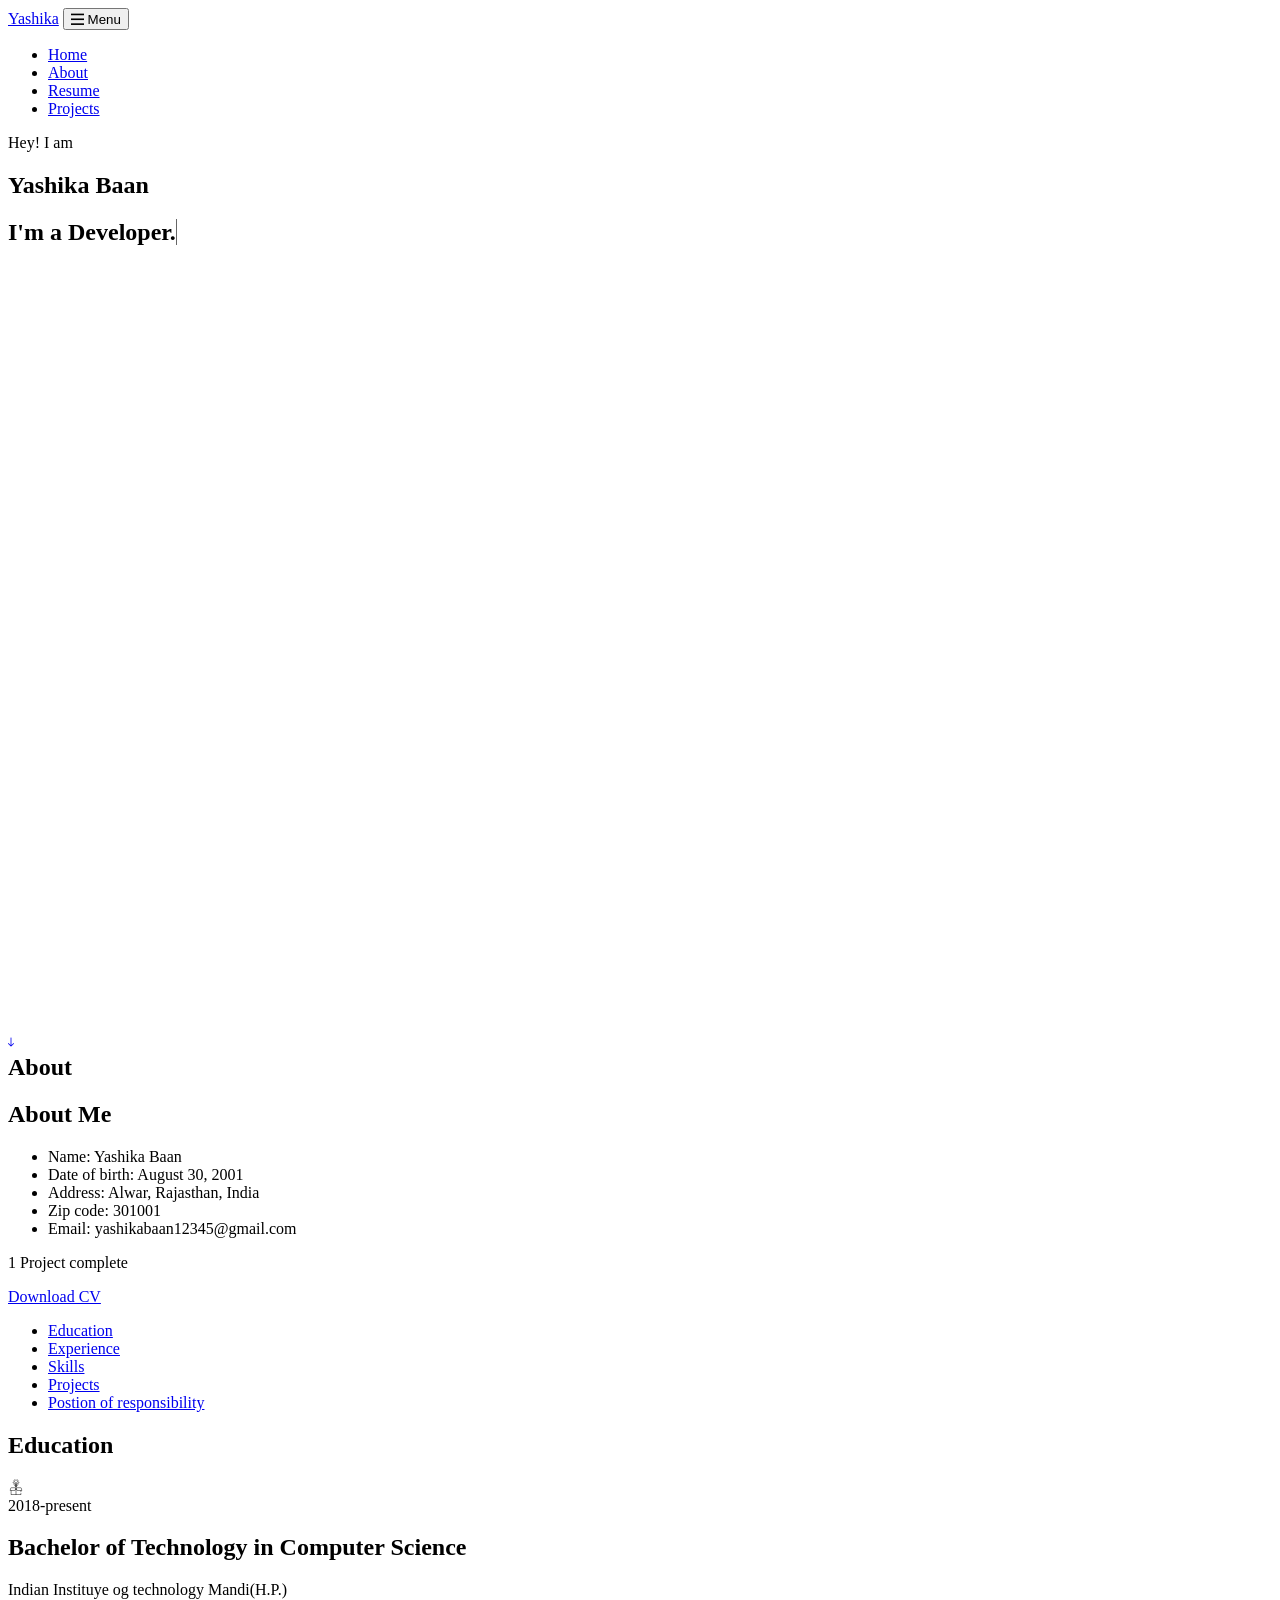
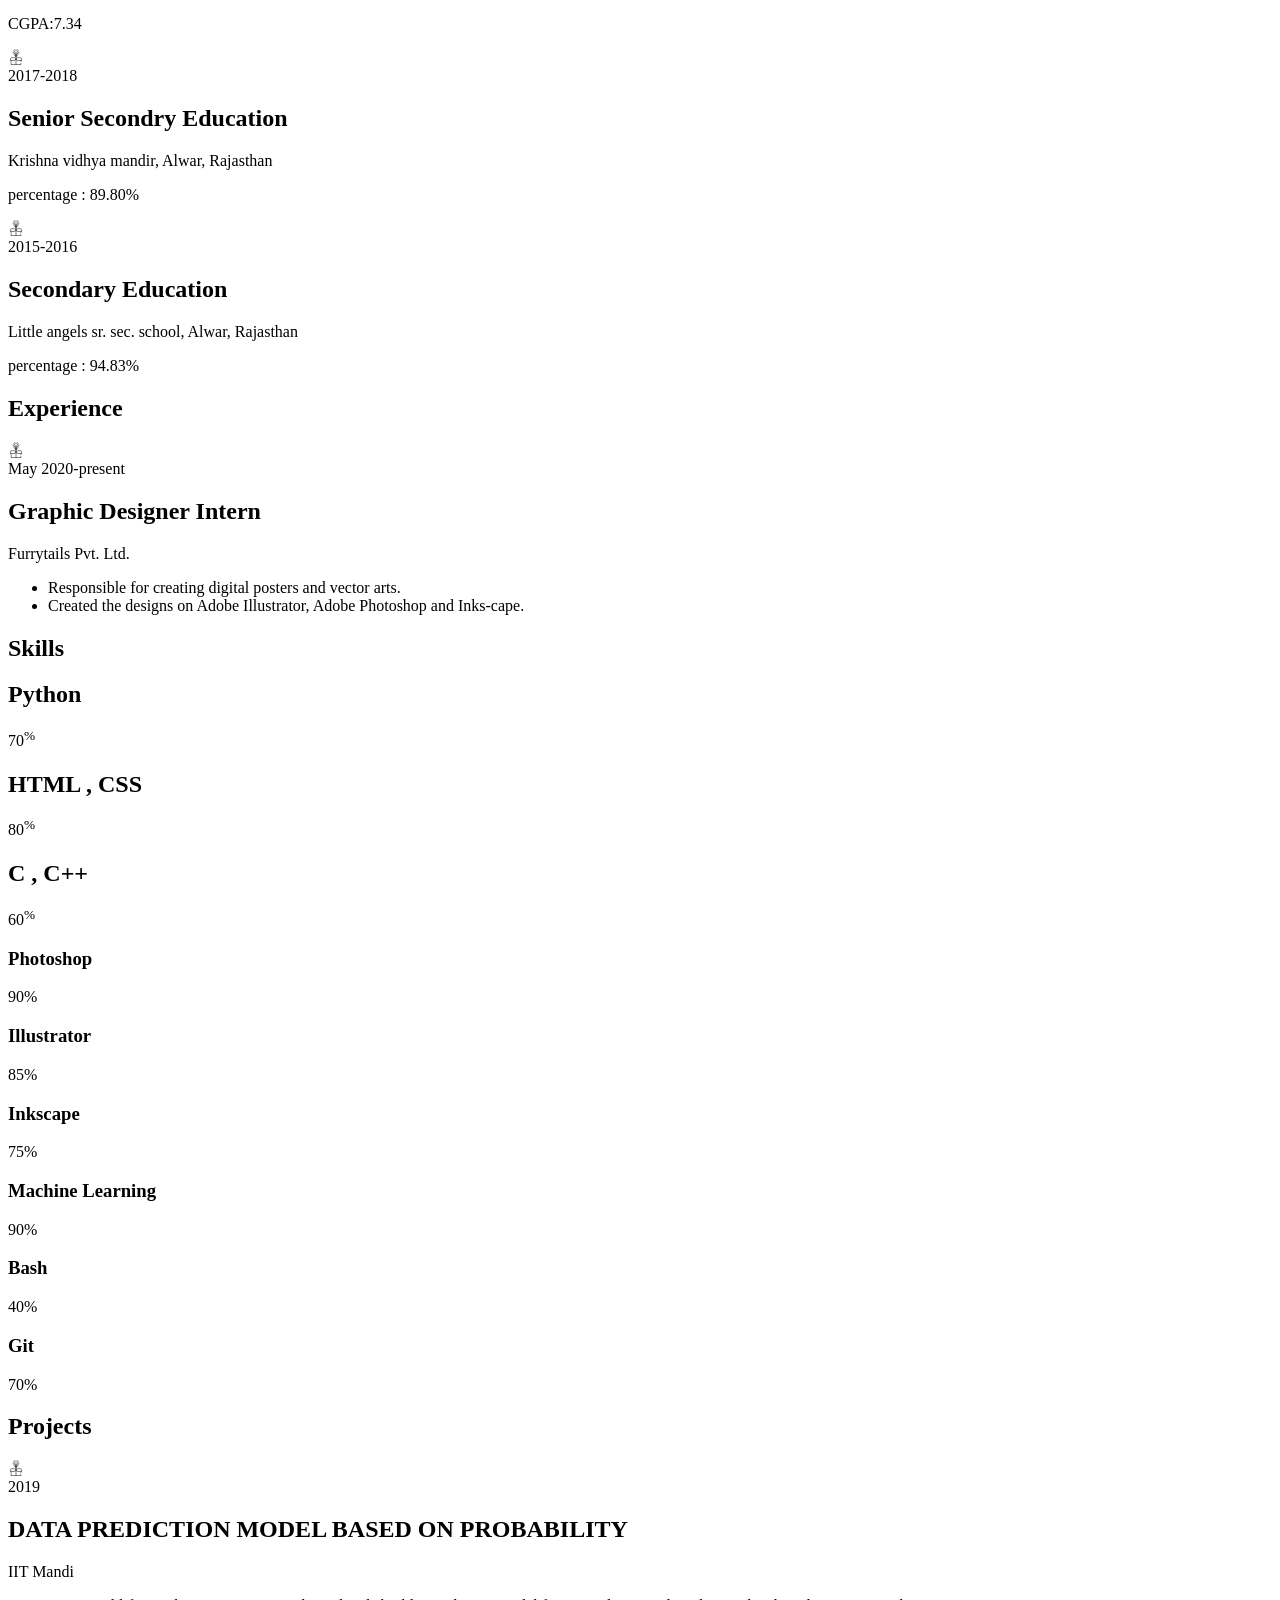
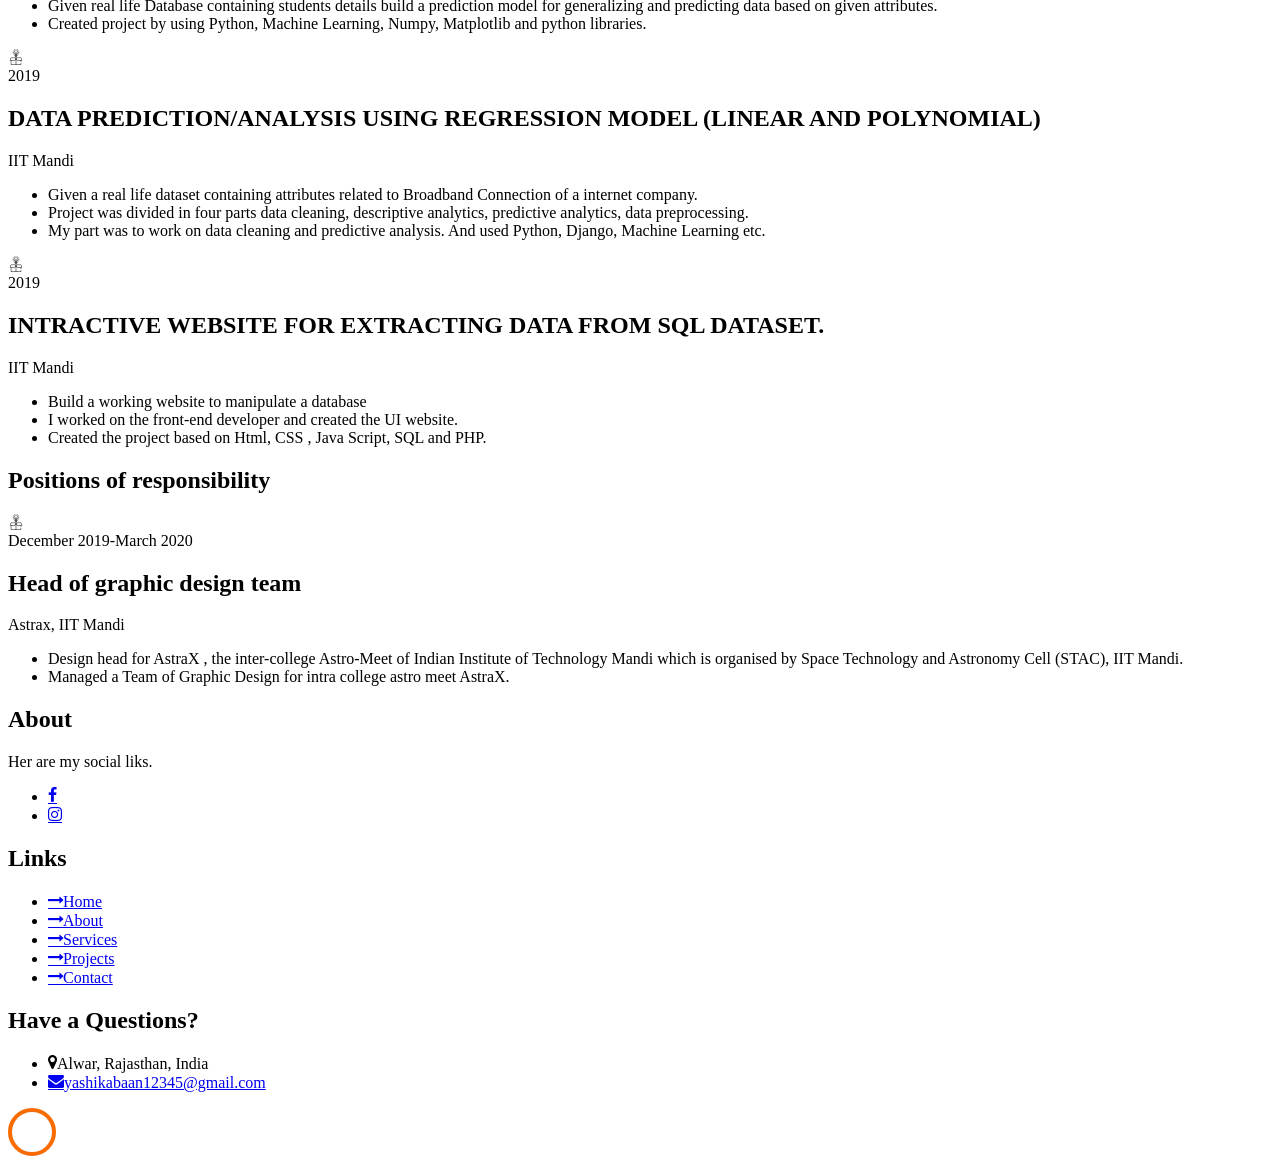
==== index.html @ afa915f3 "changes" ====
<!DOCTYPE html>
<html lang="en">
  <head>
    <title>yashika baan's portfolio</title>
    <meta charset="utf-8">
    <meta name="viewport" content="width=device-width, initial-scale=1, shrink-to-fit=no">
    
    <link href="https://fonts.googleapis.com/css?family=Poppins:100,200,300,400,500,600,700,800,900" rel="stylesheet">

    <link rel="stylesheet" href="css/open-iconic-bootstrap.min.css">
    <link rel="stylesheet" href="css/animate.css">
    
    <link rel="stylesheet" href="css/owl.carousel.min.css">
    <link rel="stylesheet" href="css/owl.theme.default.min.css">
    <link rel="stylesheet" href="css/magnific-popup.css">

    <link rel="stylesheet" href="css/aos.css">

    <link rel="stylesheet" href="css/ionicons.min.css">
    
    <link rel="stylesheet" href="css/flaticon.css">
    <link rel="stylesheet" href="css/icomoon.css">
    <link rel="stylesheet" href="css/style.css">
  </head>
  <body data-spy="scroll" data-target=".site-navbar-target" data-offset="300">
	  
	  
    <nav class="navbar navbar-expand-lg navbar-dark ftco_navbar ftco-navbar-light site-navbar-target" id="ftco-navbar">
	    <div class="container">
	      <a class="navbar-brand" href="index.html"><span>Yashika</span></a>
	      <button class="navbar-toggler js-fh5co-nav-toggle fh5co-nav-toggle" type="button" data-toggle="collapse" data-target="#ftco-nav" aria-controls="ftco-nav" aria-expanded="false" aria-label="Toggle navigation">
	        <span class="oi oi-menu"></span> Menu
	      </button>

	      <div class="collapse navbar-collapse" id="ftco-nav">
	        <ul class="navbar-nav nav ml-auto">
	          <li class="nav-item"><a href="#home-section" class="nav-link"><span>Home</span></a></li>
	          <li class="nav-item"><a href="#about-section" class="nav-link"><span>About</span></a></li>
	          <li class="nav-item"><a href="#images/yashika_baan's_Resume.pdf" class="nav-link"><span>Resume</span></a></li>
	          <li class="nav-item"><a href="#page-4" class="nav-link"><span>Projects</span></a></li>

	        </ul>
	      </div>
	    </div>
	  </nav>
	  <section class="hero-wrap js-fullheight">
      <div class="overlay"></div>
      <div class="container">
        <div class="row no-gutters slider-text js-fullheight justify-content-center align-items-center">
          <div class="col-lg-8 col-md-6 ftco-animate d-flex align-items-center">
          	<div class="text text-center">
          		<span class="subheading">Hey! I am</span>
		  				<h1>Yashika Baan</h1>
			  				<h2>I'm a 
								  <span
								     class="txt-rotate"
								     data-period="2000"
								     data-rotate='[ "Developer.","Graphic Designer.","Freelancer." ]'></span>
								</h2>
							</div>
            </div>
          </div>
        </div>
      </div>
      <div class="mouse">
				<a href="#" class="mouse-icon">
					<div class="mouse-wheel"><span class="ion-ios-arrow-round-down"></span></div>
				</a>
			</div>
    </section>

    <section class="ftco-about img ftco-section ftco-no-pt ftco-no-pb" id="about-section">
    	<div class="container">
    		<div class="row d-flex no-gutters">
    			<div class="col-md-6 col-lg-6 d-flex">
    				<div class="img-about img d-flex align-items-stretch">
    					<div class="overlay"></div>
	    				<div class="img d-flex align-self-stretch align-items-center" style="background-image:url(images/about.jpg);">
	    				</div>
    				</div>
    			</div>
    			<div class="col-md-6 col-lg-6 pl-md-5 py-5">
    				<div class="row justify-content-start pb-3">
		          <div class="col-md-12 heading-section ftco-animate">
		          	<h1 class="big">About</h1>
		            <h2 class="mb-4">About Me</h2>
		            <p></p>
		            <ul class="about-info mt-4 px-md-0 px-2">
		            	<li class="d-flex"><span>Name:</span> <span>Yashika Baan</span></li>
		            	<li class="d-flex"><span>Date of birth:</span> <span>August 30, 2001</span></li>
		            	<li class="d-flex"><span>Address:</span> <span>Alwar, Rajasthan, India</span></li>
		            	<li class="d-flex"><span>Zip code:</span> <span>301001</span></li>
		            	<li class="d-flex"><span>Email:</span> <span>yashikabaan12345@gmail.com</span></li>
		            </ul>
		          </div>
		        </div>
	          <div class="counter-wrap ftco-animate d-flex mt-md-3">
              <div class="text">
              	<p class="mb-4">
	                <span class="number" data-number="3">0</span>
	                <span>Project complete</span>
                </p>
                <p><a href="#" class="btn btn-primary py-3 px-3">Download CV</a></p>
              </div>
	          </div>
	        </div>
        </div>
    	</div>
    </section>

    <section class="ftco-section ftco-no-pb goto-here" id="resume-section">
    	<div class="container">
    		<div class="row">
    			<div class="col-md-3">
				    <nav id="navi">
					    <ul>
					      <li><a href="#page-1">Education</a></li>
					      <li><a href="#page-2">Experience</a></li>
					      <li><a href="#page-3">Skills</a></li>
						  <li><a href="#page-4">Projects</a></li>
						  <li><a href="#page-5">Postion of responsibility</a></li>
					    </ul>
					  </nav>
					</div>
					<div class="col-md-9">
					  <div id="page-1" class= "page one">
					  	<h2 class="heading">Education</h2>
					    <div class="resume-wrap d-flex ftco-animate">
					    	<div class="icon d-flex align-items-center justify-content-center">
					    		<span class="flaticon-ideas"></span>
					    	</div>
					    	<div class="text pl-3">
		    					<span class="date">2018-present</span>
		    					<h2>Bachelor of Technology in Computer Science</h2>
		    					<span class="position">Indian Instituye og technology Mandi(H.P.)</span>
		    					<p>CGPA:7.34</p>
	    					</div>
	    				</div>
	    				<div class="resume-wrap d-flex ftco-animate">
	    					<div class="icon d-flex align-items-center justify-content-center">
					    		<span class="flaticon-ideas"></span>
					    	</div>
					    	<div class="text pl-3">
		    					<span class="date">2017-2018</span>
		    					<h2>Senior Secondry Education</h2>
		    					<span class="position">Krishna vidhya mandir, Alwar, Rajasthan</span>
		    					<p>percentage : 89.80%</p>
		    				</div>
	    				</div>
	    				<div class="resume-wrap d-flex ftco-animate">
	    					<div class="icon d-flex align-items-center justify-content-center">
					    		<span class="flaticon-ideas"></span>
					    	</div>
					    	<div class="text pl-3">
		    					<span class="date">2015-2016</span>
		    					<h2>Secondary Education</h2>
		    					<span class="position">Little angels sr. sec. school, Alwar, Rajasthan</span>
		    					<p>percentage : 94.83%</p>
		    				</div>
	    				</div>

					  <div id="page-2" class= "page two">
					  	<h2 class="heading">Experience</h2>
					    <div class="resume-wrap d-flex ftco-animate">
					    	<div class="icon d-flex align-items-center justify-content-center">
					    		<span class="flaticon-ideas"></span>
					    	</div>
					    	<div class="text pl-3">
		    					<span class="date">May 2020-present</span>
		    					<h2>Graphic Designer Intern</h2>
								<span class="position">Furrytails Pvt. Ltd.</span>
								<ul>
								<li>Responsible for creating digital posters and vector arts.</li>
								<li>Created the designs on Adobe Illustrator, Adobe Photoshop and Inks-cape.</li>
							    </ul>
							</div>
						</div>
					  <div id="page-3" class= "page three">
					  	<h2 class="heading">Skills</h2>
					  	<div class="row progress-circle mb-5">
					  		<div class="col-lg-4 mb-4">
						      <div class="bg-white rounded-lg shadow p-4">
						        <h2 class="h5 font-weight-bold text-center mb-4">Python</h2>

						        <!-- Progress bar 1 -->
						        <div class="progress mx-auto" data-value='90'>
						          <span class="progress-left">
                        <span class="progress-bar border-primary"></span>
						          </span>
						          <span class="progress-right">
                        <span class="progress-bar border-primary"></span>
						          </span>
						          <div class="progress-value w-100 h-100 rounded-circle d-flex align-items-center justify-content-center">
						            <div class="h2 font-weight-bold">70<sup class="small">%</sup></div>
						          </div>
						        </div>
						      </div>
						    </div>

						    <div class="col-lg-4 mb-4">
						      <div class="bg-white rounded-lg shadow p-4">
						        <h2 class="h5 font-weight-bold text-center mb-4">HTML , CSS</h2>

						        <!-- Progress bar 1 -->
						        <div class="progress mx-auto" data-value='80'>
						          <span class="progress-left">
                        <span class="progress-bar border-primary"></span>
						          </span>
						          <span class="progress-right">
                        <span class="progress-bar border-primary"></span>
						          </span>
						          <div class="progress-value w-100 h-100 rounded-circle d-flex align-items-center justify-content-center">
						            <div class="h2 font-weight-bold">80<sup class="small">%</sup></div>
						          </div>
						        </div>
						        <!-- END -->

						      </div>
						    </div>

						    <div class="col-lg-4 mb-4">
						      <div class="bg-white rounded-lg shadow p-4">
						        <h2 class="h5 font-weight-bold text-center mb-4">C , C++</h2>

						        <!-- Progress bar 1 -->
						        <div class="progress mx-auto" data-value='75'>
						          <span class="progress-left">
                        <span class="progress-bar border-primary"></span>
						          </span>
						          <span class="progress-right">
                        <span class="progress-bar border-primary"></span>
						          </span>
						          <div class="progress-value w-100 h-100 rounded-circle d-flex align-items-center justify-content-center">
						            <div class="h2 font-weight-bold">60<sup class="small">%</sup></div>
						          </div>
						        </div>
						        <!-- END -->
						      </div>
						    </div>
						  </div>
						  
					  	<div class="row">
					  		<div class="col-md-6 animate-box">
									<div class="progress-wrap ftco-animate">
										<h3>Photoshop</h3>
										<div class="progress">
										 	<div class="progress-bar color-1" role="progressbar" aria-valuenow="90"
										  	aria-valuemin="0" aria-valuemax="100" style="width:90%">
										    <span>90%</span>
										  	</div>
										</div>
									</div>
								</div>
								<div class="col-md-6 animate-box">
									<div class="progress-wrap ftco-animate">
										<h3>Illustrator</h3>
										<div class="progress">
										 	<div class="progress-bar color-2" role="progressbar" aria-valuenow="85"
										  	aria-valuemin="0" aria-valuemax="100" style="width:85%">
										    <span>85%</span>
										  	</div>
										</div>
									</div>
								</div>
								<div class="col-md-6 animate-box">
									<div class="progress-wrap ftco-animate">
										<h3>Inkscape</h3>
										<div class="progress">
										 	<div class="progress-bar color-3" role="progressbar" aria-valuenow="95"
										  	aria-valuemin="0" aria-valuemax="100" style="width:95%">
										    <span>75%</span>
										  	</div>
										</div>
									</div>
								</div>
								<div class="col-md-6 animate-box">
									<div class="progress-wrap ftco-animate">
										<h3>Machine Learning</h3>
										<div class="progress">
										 	<div class="progress-bar color-4" role="progressbar" aria-valuenow="90"
										  	aria-valuemin="0" aria-valuemax="100" style="width:90%">
										    <span>90%</span>
										  	</div>
										</div>
									</div>
								</div>
								<div class="col-md-6 animate-box">
									<div class="progress-wrap ftco-animate">
										<h3>Bash</h3>
										<div class="progress">
										 	<div class="progress-bar color-5" role="progressbar" aria-valuenow="70"
										  	aria-valuemin="0" aria-valuemax="100" style="width:70%">
										    <span>40%</span>
										  	</div>
										</div>
									</div>
								</div>
								<div class="col-md-6 animate-box">
									<div class="progress-wrap ftco-animate">
										<h3>Git</h3>
										<div class="progress">
										 	<div class="progress-bar color-6" role="progressbar" aria-valuenow="80"
										  	aria-valuemin="0" aria-valuemax="100" style="width:80%">
										    <span>70%</span>
										  	</div>
										</div>
									</div>
								</div>
					  	</div>
					  </div>
					  <div id="page-4" class= "page four">
					    <h2 class="heading">Projects</h2>
					    <div class="resume-wrap d-flex ftco-animate">
					    	<div class="icon d-flex align-items-center justify-content-center">
					    		<span class="flaticon-ideas"></span>
					    	</div>
					    	<div class="text pl-3">
		    					<span class="date">2019</span>
		    					<h2>DATA PREDICTION MODEL BASED ON PROBABILITY</h2>
		    					<span class="position">IIT Mandi</span>
		    					<ul>
									<li>Given real life Database containing students details build a prediction model
										for generalizing and predicting data based on given attributes.</li>
									<li>Created project by using Python, Machine Learning, Numpy, Matplotlib and
										python libraries.</li>
								</ul>
	    					</div>
	    				</div>
	    				<div class="resume-wrap d-flex ftco-animate">
	    					<div class="icon d-flex align-items-center justify-content-center">
					    		<span class="flaticon-ideas"></span>
					    	</div>
					    	<div class="text pl-3">
		    					<span class="date">2019</span>
		    					<h2>DATA PREDICTION/ANALYSIS USING REGRESSION MODEL
									(LINEAR AND POLYNOMIAL)</h2>
		    					<span class="position">IIT Mandi</span>
								<ul>
									<li>Given a real life dataset containing attributes related to Broadband
										Connection of a internet company.</li>
									<li>Project was divided in four parts data cleaning, descriptive analytics,
										predictive analytics, data preprocessing.</li>
									<li>My part was to work on data cleaning and predictive analysis. And used
										Python, Django, Machine Learning etc.</li>
								</ul>
		    				</div>
	    				</div>
	    				<div class="resume-wrap d-flex ftco-animate">
	    					<div class="icon d-flex align-items-center justify-content-center">
					    		<span class="flaticon-ideas"></span>
					    	</div>
					    	<div class="text pl-3">
		    					<span class="date">2019</span>
		    					<h2>INTRACTIVE WEBSITE FOR EXTRACTING DATA FROM SQL DATASET.</h2>
		    					<span class="position">IIT Mandi</span>
								<ul>
									<li>Build a working website to manipulate a database</li>
									<li>I worked on the front-end developer and created the UI website.</li>
									<li>Created the project based on Html, CSS , Java Script, SQL and PHP.</li>
								</ul>
		    				</div>
						</div>
						<div id="page-5" class= "page five">
							<h2 class="heading">Positions of responsibility</h2>
						  <div class="resume-wrap d-flex ftco-animate">
							  <div class="icon d-flex align-items-center justify-content-center">
								  <span class="flaticon-ideas"></span>
							  </div>
							  <div class="text pl-3">
								  <span class="date">December 2019-March 2020</span>
								  <h2>Head of graphic design team</h2>
								  <span class="position">Astrax, IIT Mandi</span>
								  <ul>
								  <li>Design head for AstraX , the inter-college Astro-Meet of Indian Institute of
									Technology Mandi which is organised by Space Technology and Astronomy
									Cell (STAC), IIT Mandi.</li>
								  <li>Managed a Team of Graphic Design for intra college astro meet AstraX.</li>
								  </ul>
							  </div>

						  </div>
						  </div>
					  </div>
					</div>
			  </div>
    	</div>
    </section>

    <footer class="ftco-footer ftco-section">
      <div class="container">
        <div class="row mb-5">
          <div class="col-md">
            <div class="ftco-footer-widget mb-4">
              <h2 class="ftco-heading-2">About</h2>
              <p>Her are my social liks.</p>
              <ul class="ftco-footer-social list-unstyled float-md-left float-lft mt-5">
                <li class="ftco-animate"><a href="https://www.facebook.com/yashika.baan.73"><span class="icon-facebook"></span></a></li>
                <li class="ftco-animate"><a href="https://www.instagram.com/yashika_baan/"><span class="icon-instagram"></span></a></li>
              </ul>
            </div>
          </div>
          <div class="col-md">
            <div class="ftco-footer-widget mb-4 ml-md-4">
              <h2 class="ftco-heading-2">Links</h2>
              <ul class="list-unstyled">
                <li><a href="#"><span class="icon-long-arrow-right mr-2"></span>Home</a></li>
                <li><a href="#"><span class="icon-long-arrow-right mr-2"></span>About</a></li>
                <li><a href="#"><span class="icon-long-arrow-right mr-2"></span>Services</a></li>
                <li><a href="#"><span class="icon-long-arrow-right mr-2"></span>Projects</a></li>
                <li><a href="#"><span class="icon-long-arrow-right mr-2"></span>Contact</a></li>
              </ul>
            </div>
          </div>
          <div class="col-md">
            <div class="ftco-footer-widget mb-4">
            	<h2 class="ftco-heading-2">Have a Questions?</h2>
            	<div class="block-23 mb-3">
	              <ul>
	                <li><span class="icon icon-map-marker"></span><span class="text">Alwar, Rajasthan, India</span></li>
	                <li><a href="#"><span class="icon icon-envelope"></span><span class="text">yashikabaan12345@gmail.com</span></a></li>
	              </ul>
	            </div>
            </div>
          </div>
        </div>
        <div class="row">
          <div class="col-md-12 text-center">
        </div>
        </div>
      </div>
    </footer>
    
  

  <!-- loader -->
  <div id="ftco-loader" class="show fullscreen"><svg class="circular" width="48px" height="48px"><circle class="path-bg" cx="24" cy="24" r="22" fill="none" stroke-width="4" stroke="#eeeeee"/><circle class="path" cx="24" cy="24" r="22" fill="none" stroke-width="4" stroke-miterlimit="10" stroke="#F96D00"/></svg></div>


  <script src="js/jquery.min.js"></script>
  <script src="js/jquery-migrate-3.0.1.min.js"></script>
  <script src="js/popper.min.js"></script>
  <script src="js/bootstrap.min.js"></script>
  <script src="js/jquery.easing.1.3.js"></script>
  <script src="js/jquery.waypoints.min.js"></script>
  <script src="js/jquery.stellar.min.js"></script>
  <script src="js/owl.carousel.min.js"></script>
  <script src="js/jquery.magnific-popup.min.js"></script>
  <script src="js/aos.js"></script>
  <script src="js/jquery.animateNumber.min.js"></script>
  <script src="js/scrollax.min.js"></script>
  
  <script src="js/main.js"></script>
    
  </body>
</html>
---- css/flaticon.css ----
/*
  	Flaticon icon font: Flaticon
  	Creation date: 04/01/2019 13:45
  	*/


@font-face {
  font-family: "Flaticon";
  src: url("../fonts/flaticon/font/Flaticon.eot");
  src: url("../fonts/flaticon/font/Flaticon.eot?#iefix") format("embedded-opentype"),
       url("../fonts/flaticon/font/Flaticon.woff") format("woff"),
       url("../fonts/flaticon/font/Flaticon.ttf") format("truetype"),
       url("../fonts/flaticon/font/Flaticon.svg#Flaticon") format("svg");
  font-weight: normal;
  font-style: normal;
}

@media screen and (-webkit-min-device-pixel-ratio:0) {
  @font-face {
    font-family: "Flaticon";
    src: url("../fonts/flaticon/font/Flaticon.svg#Flaticon") format("svg");
  }
}

[class^="flaticon-"]:before, [class*=" flaticon-"]:before,
[class^="flaticon-"]:after, [class*=" flaticon-"]:after {   
  font-family: Flaticon;
  font-style: normal;
  font-weight: normal;
  font-variant: normal;
  text-transform: none;
  line-height: 1;

  /* Better Font Rendering =========== */
  -webkit-font-smoothing: antialiased;
  -moz-osx-font-smoothing: grayscale;
}

.flaticon-ideas:before { content: "\f100"; }
.flaticon-flasks:before { content: "\f101"; }
.flaticon-analysis:before { content: "\f102"; }
.flaticon-ux-design:before { content: "\f103"; }
.flaticon-web-design:before { content: "\f104"; }
.flaticon-idea:before { content: "\f105"; }
.flaticon-innovation:before { content: "\f106"; }
---- css/icomoon.css ----
@font-face {
  font-family: 'icomoon';
  src:  url('../fonts/icomoon/icomoon.eot?6tt51o');
  src:  url('../fonts/icomoon/icomoon.eot?6tt51o#iefix') format('embedded-opentype'),
    url('../fonts/icomoon/icomoon.ttf?6tt51o') format('truetype'),
    url('../fonts/icomoon/icomoon.woff?6tt51o') format('woff'),
    url('../fonts/icomoon/icomoon.svg?6tt51o#icomoon') format('svg');
  font-weight: normal;
  font-style: normal;
}

[class^="icon-"], [class*=" icon-"] {
  /* use !important to prevent issues with browser extensions that change fonts */
  font-family: 'icomoon' !important;
  speak: none;
  font-style: normal;
  font-weight: normal;
  font-variant: normal;
  text-transform: none;
  line-height: 1;

  /* Better Font Rendering =========== */
  -webkit-font-smoothing: antialiased;
  -moz-osx-font-smoothing: grayscale;
}

.icon-asterisk:before {
  content: "\f069";
}
.icon-plus:before {
  content: "\f067";
}
.icon-question:before {
  content: "\f128";
}
.icon-minus:before {
  content: "\f068";
}
.icon-glass:before {
  content: "\f000";
}
.icon-music:before {
  content: "\f001";
}
.icon-search:before {
  content: "\f002";
}
.icon-envelope-o:before {
  content: "\f003";
}
.icon-heart:before {
  content: "\f004";
}
.icon-star:before {
  content: "\f005";
}
.icon-star-o:before {
  content: "\f006";
}
.icon-user:before {
  content: "\f007";
}
.icon-film:before {
  content: "\f008";
}
.icon-th-large:before {
  content: "\f009";
}
.icon-th:before {
  content: "\f00a";
}
.icon-th-list:before {
  content: "\f00b";
}
.icon-check:before {
  content: "\f00c";
}
.icon-close:before {
  content: "\f00d";
}
.icon-remove:before {
  content: "\f00d";
}
.icon-times:before {
  content: "\f00d";
}
.icon-search-plus:before {
  content: "\f00e";
}
.icon-search-minus:before {
  content: "\f010";
}
.icon-power-off:before {
  content: "\f011";
}
.icon-signal:before {
  content: "\f012";
}
.icon-cog:before {
  content: "\f013";
}
.icon-gear:before {
  content: "\f013";
}
.icon-trash-o:before {
  content: "\f014";
}
.icon-home:before {
  content: "\f015";
}
.icon-file-o:before {
  content: "\f016";
}
.icon-clock-o:before {
  content: "\f017";
}
.icon-road:before {
  content: "\f018";
}
.icon-download:before {
  content: "\f019";
}
.icon-arrow-circle-o-down:before {
  content: "\f01a";
}
.icon-arrow-circle-o-up:before {
  content: "\f01b";
}
.icon-inbox:before {
  content: "\f01c";
}
.icon-play-circle-o:before {
  content: "\f01d";
}
.icon-repeat:before {
  content: "\f01e";
}
.icon-rotate-right:before {
  content: "\f01e";
}
.icon-refresh:before {
  content: "\f021";
}
.icon-list-alt:before {
  content: "\f022";
}
.icon-lock:before {
  content: "\f023";
}
.icon-flag:before {
  content: "\f024";
}
.icon-headphones:before {
  content: "\f025";
}
.icon-volume-off:before {
  content: "\f026";
}
.icon-volume-down:before {
  content: "\f027";
}
.icon-volume-up:before {
  content: "\f028";
}
.icon-qrcode:before {
  content: "\f029";
}
.icon-barcode:before {
  content: "\f02a";
}
.icon-tag:before {
  content: "\f02b";
}
.icon-tags:before {
  content: "\f02c";
}
.icon-book:before {
  content: "\f02d";
}
.icon-bookmark:before {
  content: "\f02e";
}
.icon-print:before {
  content: "\f02f";
}
.icon-camera:before {
  content: "\f030";
}
.icon-font:before {
  content: "\f031";
}
.icon-bold:before {
  content: "\f032";
}
.icon-italic:before {
  content: "\f033";
}
.icon-text-height:before {
  content: "\f034";
}
.icon-text-width:before {
  content: "\f035";
}
.icon-align-left:before {
  content: "\f036";
}
.icon-align-center:before {
  content: "\f037";
}
.icon-align-right:before {
  content: "\f038";
}
.icon-align-justify:before {
  content: "\f039";
}
.icon-list:before {
  content: "\f03a";
}
.icon-dedent:before {
  content: "\f03b";
}
.icon-outdent:before {
  content: "\f03b";
}
.icon-indent:before {
  content: "\f03c";
}
.icon-video-camera:before {
  content: "\f03d";
}
.icon-image:before {
  content: "\f03e";
}
.icon-photo:before {
  content: "\f03e";
}
.icon-picture-o:before {
  content: "\f03e";
}
.icon-pencil:before {
  content: "\f040";
}
.icon-map-marker:before {
  content: "\f041";
}
.icon-adjust:before {
  content: "\f042";
}
.icon-tint:before {
  content: "\f043";
}
.icon-edit:before {
  content: "\f044";
}
.icon-pencil-square-o:before {
  content: "\f044";
}
.icon-share-square-o:before {
  content: "\f045";
}
.icon-check-square-o:before {
  content: "\f046";
}
.icon-arrows:before {
  content: "\f047";
}
.icon-step-backward:before {
  content: "\f048";
}
.icon-fast-backward:before {
  content: "\f049";
}
.icon-backward:before {
  content: "\f04a";
}
.icon-play:before {
  content: "\f04b";
}
.icon-pause:before {
  content: "\f04c";
}
.icon-stop:before {
  content: "\f04d";
}
.icon-forward:before {
  content: "\f04e";
}
.icon-fast-forward:before {
  content: "\f050";
}
.icon-step-forward:before {
  content: "\f051";
}
.icon-eject:before {
  content: "\f052";
}
.icon-chevron-left:before {
  content: "\f053";
}
.icon-chevron-right:before {
  content: "\f054";
}
.icon-plus-circle:before {
  content: "\f055";
}
.icon-minus-circle:before {
  content: "\f056";
}
.icon-times-circle:before {
  content: "\f057";
}
.icon-check-circle:before {
  content: "\f058";
}
.icon-question-circle:before {
  content: "\f059";
}
.icon-info-circle:before {
  content: "\f05a";
}
.icon-crosshairs:before {
  content: "\f05b";
}
.icon-times-circle-o:before {
  content: "\f05c";
}
.icon-check-circle-o:before {
  content: "\f05d";
}
.icon-ban:before {
  content: "\f05e";
}
.icon-arrow-left:before {
  content: "\f060";
}
.icon-arrow-right:before {
  content: "\f061";
}
.icon-arrow-up:before {
  content: "\f062";
}
.icon-arrow-down:before {
  content: "\f063";
}
.icon-mail-forward:before {
  content: "\f064";
}
.icon-share:before {
  content: "\f064";
}
.icon-expand:before {
  content: "\f065";
}
.icon-compress:before {
  content: "\f066";
}
.icon-exclamation-circle:before {
  content: "\f06a";
}
.icon-gift:before {
  content: "\f06b";
}
.icon-leaf:before {
  content: "\f06c";
}
.icon-fire:before {
  content: "\f06d";
}
.icon-eye:before {
  content: "\f06e";
}
.icon-eye-slash:before {
  content: "\f070";
}
.icon-exclamation-triangle:before {
  content: "\f071";
}
.icon-warning:before {
  content: "\f071";
}
.icon-plane:before {
  content: "\f072";
}
.icon-calendar:before {
  content: "\f073";
}
.icon-random:before {
  content: "\f074";
}
.icon-comment:before {
  content: "\f075";
}
.icon-magnet:before {
  content: "\f076";
}
.icon-chevron-up:before {
  content: "\f077";
}
.icon-chevron-down:before {
  content: "\f078";
}
.icon-retweet:before {
  content: "\f079";
}
.icon-shopping-cart:before {
  content: "\f07a";
}
.icon-folder:before {
  content: "\f07b";
}
.icon-folder-open:before {
  content: "\f07c";
}
.icon-arrows-v:before {
  content: "\f07d";
}
.icon-arrows-h:before {
  content: "\f07e";
}
.icon-bar-chart:before {
  content: "\f080";
}
.icon-bar-chart-o:before {
  content: "\f080";
}
.icon-twitter-square:before {
  content: "\f081";
}
.icon-facebook-square:before {
  content: "\f082";
}
.icon-camera-retro:before {
  content: "\f083";
}
.icon-key:before {
  content: "\f084";
}
.icon-cogs:before {
  content: "\f085";
}
.icon-gears:before {
  content: "\f085";
}
.icon-comments:before {
  content: "\f086";
}
.icon-thumbs-o-up:before {
  content: "\f087";
}
.icon-thumbs-o-down:before {
  content: "\f088";
}
.icon-star-half:before {
  content: "\f089";
}
.icon-heart-o:before {
  content: "\f08a";
}
.icon-sign-out:before {
  content: "\f08b";
}
.icon-linkedin-square:before {
  content: "\f08c";
}
.icon-thumb-tack:before {
  content: "\f08d";
}
.icon-external-link:before {
  content: "\f08e";
}
.icon-sign-in:before {
  content: "\f090";
}
.icon-trophy:before {
  content: "\f091";
}
.icon-github-square:before {
  content: "\f092";
}
.icon-upload:before {
  content: "\f093";
}
.icon-lemon-o:before {
  content: "\f094";
}
.icon-phone:before {
  content: "\f095";
}
.icon-square-o:before {
  content: "\f096";
}
.icon-bookmark-o:before {
  content: "\f097";
}
.icon-phone-square:before {
  content: "\f098";
}
.icon-twitter:before {
  content: "\f099";
}
.icon-facebook:before {
  content: "\f09a";
}
.icon-facebook-f:before {
  content: "\f09a";
}
.icon-github:before {
  content: "\f09b";
}
.icon-unlock:before {
  content: "\f09c";
}
.icon-credit-card:before {
  content: "\f09d";
}
.icon-feed:before {
  content: "\f09e";
}
.icon-rss:before {
  content: "\f09e";
}
.icon-hdd-o:before {
  content: "\f0a0";
}
.icon-bullhorn:before {
  content: "\f0a1";
}
.icon-bell-o:before {
  content: "\f0a2";
}
.icon-certificate:before {
  content: "\f0a3";
}
.icon-hand-o-right:before {
  content: "\f0a4";
}
.icon-hand-o-left:before {
  content: "\f0a5";
}
.icon-hand-o-up:before {
  content: "\f0a6";
}
.icon-hand-o-down:before {
  content: "\f0a7";
}
.icon-arrow-circle-left:before {
  content: "\f0a8";
}
.icon-arrow-circle-right:before {
  content: "\f0a9";
}
.icon-arrow-circle-up:before {
  content: "\f0aa";
}
.icon-arrow-circle-down:before {
  content: "\f0ab";
}
.icon-globe:before {
  content: "\f0ac";
}
.icon-wrench:before {
  content: "\f0ad";
}
.icon-tasks:before {
  content: "\f0ae";
}
.icon-filter:before {
  content: "\f0b0";
}
.icon-briefcase:before {
  content: "\f0b1";
}
.icon-arrows-alt:before {
  content: "\f0b2";
}
.icon-group:before {
  content: "\f0c0";
}
.icon-users:before {
  content: "\f0c0";
}
.icon-chain:before {
  content: "\f0c1";
}
.icon-link:before {
  content: "\f0c1";
}
.icon-cloud:before {
  content: "\f0c2";
}
.icon-flask:before {
  content: "\f0c3";
}
.icon-cut:before {
  content: "\f0c4";
}
.icon-scissors:before {
  content: "\f0c4";
}
.icon-copy:before {
  content: "\f0c5";
}
.icon-files-o:before {
  content: "\f0c5";
}
.icon-paperclip:before {
  content: "\f0c6";
}
.icon-floppy-o:before {
  content: "\f0c7";
}
.icon-save:before {
  content: "\f0c7";
}
.icon-square:before {
  content: "\f0c8";
}
.icon-bars:before {
  content: "\f0c9";
}
.icon-navicon:before {
  content: "\f0c9";
}
.icon-reorder:before {
  content: "\f0c9";
}
.icon-list-ul:before {
  content: "\f0ca";
}
.icon-list-ol:before {
  content: "\f0cb";
}
.icon-strikethrough:before {
  content: "\f0cc";
}
.icon-underline:before {
  content: "\f0cd";
}
.icon-table:before {
  content: "\f0ce";
}
.icon-magic:before {
  content: "\f0d0";
}
.icon-truck:before {
  content: "\f0d1";
}
.icon-pinterest:before {
  content: "\f0d2";
}
.icon-pinterest-square:before {
  content: "\f0d3";
}
.icon-google-plus-square:before {
  content: "\f0d4";
}
.icon-google-plus:before {
  content: "\f0d5";
}
.icon-money:before {
  content: "\f0d6";
}
.icon-caret-down:before {
  content: "\f0d7";
}
.icon-caret-up:before {
  content: "\f0d8";
}
.icon-caret-left:before {
  content: "\f0d9";
}
.icon-caret-right:before {
  content: "\f0da";
}
.icon-columns:before {
  content: "\f0db";
}
.icon-sort:before {
  content: "\f0dc";
}
.icon-unsorted:before {
  content: "\f0dc";
}
.icon-sort-desc:before {
  content: "\f0dd";
}
.icon-sort-down:before {
  content: "\f0dd";
}
.icon-sort-asc:before {
  content: "\f0de";
}
.icon-sort-up:before {
  content: "\f0de";
}
.icon-envelope:before {
  content: "\f0e0";
}
.icon-linkedin:before {
  content: "\f0e1";
}
.icon-rotate-left:before {
  content: "\f0e2";
}
.icon-undo:before {
  content: "\f0e2";
}
.icon-gavel:before {
  content: "\f0e3";
}
.icon-legal:before {
  content: "\f0e3";
}
.icon-dashboard:before {
  content: "\f0e4";
}
.icon-tachometer:before {
  content: "\f0e4";
}
.icon-comment-o:before {
  content: "\f0e5";
}
.icon-comments-o:before {
  content: "\f0e6";
}
.icon-bolt:before {
  content: "\f0e7";
}
.icon-flash:before {
  content: "\f0e7";
}
.icon-sitemap:before {
  content: "\f0e8";
}
.icon-umbrella:before {
  content: "\f0e9";
}
.icon-clipboard:before {
  content: "\f0ea";
}
.icon-paste:before {
  content: "\f0ea";
}
.icon-lightbulb-o:before {
  content: "\f0eb";
}
.icon-exchange:before {
  content: "\f0ec";
}
.icon-cloud-download:before {
  content: "\f0ed";
}
.icon-cloud-upload:before {
  content: "\f0ee";
}
.icon-user-md:before {
  content: "\f0f0";
}
.icon-stethoscope:before {
  content: "\f0f1";
}
.icon-suitcase:before {
  content: "\f0f2";
}
.icon-bell:before {
  content: "\f0f3";
}
.icon-coffee:before {
  content: "\f0f4";
}
.icon-cutlery:before {
  content: "\f0f5";
}
.icon-file-text-o:before {
  content: "\f0f6";
}
.icon-building-o:before {
  content: "\f0f7";
}
.icon-hospital-o:before {
  content: "\f0f8";
}
.icon-ambulance:before {
  content: "\f0f9";
}
.icon-medkit:before {
  content: "\f0fa";
}
.icon-fighter-jet:before {
  content: "\f0fb";
}
.icon-beer:before {
  content: "\f0fc";
}
.icon-h-square:before {
  content: "\f0fd";
}
.icon-plus-square:before {
  content: "\f0fe";
}
.icon-angle-double-left:before {
  content: "\f100";
}
.icon-angle-double-right:before {
  content: "\f101";
}
.icon-angle-double-up:before {
  content: "\f102";
}
.icon-angle-double-down:before {
  content: "\f103";
}
.icon-angle-left:before {
  content: "\f104";
}
.icon-angle-right:before {
  content: "\f105";
}
.icon-angle-up:before {
  content: "\f106";
}
.icon-angle-down:before {
  content: "\f107";
}
.icon-desktop:before {
  content: "\f108";
}
.icon-laptop:before {
  content: "\f109";
}
.icon-tablet:before {
  content: "\f10a";
}
.icon-mobile:before {
  content: "\f10b";
}
.icon-mobile-phone:before {
  content: "\f10b";
}
.icon-circle-o:before {
  content: "\f10c";
}
.icon-quote-left:before {
  content: "\f10d";
}
.icon-quote-right:before {
  content: "\f10e";
}
.icon-spinner:before {
  content: "\f110";
}
.icon-circle:before {
  content: "\f111";
}
.icon-mail-reply:before {
  content: "\f112";
}
.icon-reply:before {
  content: "\f112";
}
.icon-github-alt:before {
  content: "\f113";
}
.icon-folder-o:before {
  content: "\f114";
}
.icon-folder-open-o:before {
  content: "\f115";
}
.icon-smile-o:before {
  content: "\f118";
}
.icon-frown-o:before {
  content: "\f119";
}
.icon-meh-o:before {
  content: "\f11a";
}
.icon-gamepad:before {
  content: "\f11b";
}
.icon-keyboard-o:before {
  content: "\f11c";
}
.icon-flag-o:before {
  content: "\f11d";
}
.icon-flag-checkered:before {
  content: "\f11e";
}
.icon-terminal:before {
  content: "\f120";
}
.icon-code:before {
  content: "\f121";
}
.icon-mail-reply-all:before {
  content: "\f122";
}
.icon-reply-all:before {
  content: "\f122";
}
.icon-star-half-empty:before {
  content: "\f123";
}
.icon-star-half-full:before {
  content: "\f123";
}
.icon-star-half-o:before {
  content: "\f123";
}
.icon-location-arrow:before {
  content: "\f124";
}
.icon-crop:before {
  content: "\f125";
}
.icon-code-fork:before {
  content: "\f126";
}
.icon-chain-broken:before {
  content: "\f127";
}
.icon-unlink:before {
  content: "\f127";
}
.icon-info:before {
  content: "\f129";
}
.icon-exclamation:before {
  content: "\f12a";
}
.icon-superscript:before {
  content: "\f12b";
}
.icon-subscript:before {
  content: "\f12c";
}
.icon-eraser:before {
  content: "\f12d";
}
.icon-puzzle-piece:before {
  content: "\f12e";
}
.icon-microphone:before {
  content: "\f130";
}
.icon-microphone-slash:before {
  content: "\f131";
}
.icon-shield:before {
  content: "\f132";
}
.icon-calendar-o:before {
  content: "\f133";
}
.icon-fire-extinguisher:before {
  content: "\f134";
}
.icon-rocket:before {
  content: "\f135";
}
.icon-maxcdn:before {
  content: "\f136";
}
.icon-chevron-circle-left:before {
  content: "\f137";
}
.icon-chevron-circle-right:before {
  content: "\f138";
}
.icon-chevron-circle-up:before {
  content: "\f139";
}
.icon-chevron-circle-down:before {
  content: "\f13a";
}
.icon-html5:before {
  content: "\f13b";
}
.icon-css3:before {
  content: "\f13c";
}
.icon-anchor:before {
  content: "\f13d";
}
.icon-unlock-alt:before {
  content: "\f13e";
}
.icon-bullseye:before {
  content: "\f140";
}
.icon-ellipsis-h:before {
  content: "\f141";
}
.icon-ellipsis-v:before {
  content: "\f142";
}
.icon-rss-square:before {
  content: "\f143";
}
.icon-play-circle:before {
  content: "\f144";
}
.icon-ticket:before {
  content: "\f145";
}
.icon-minus-square:before {
  content: "\f146";
}
.icon-minus-square-o:before {
  content: "\f147";
}
.icon-level-up:before {
  content: "\f148";
}
.icon-level-down:before {
  content: "\f149";
}
.icon-check-square:before {
  content: "\f14a";
}
.icon-pencil-square:before {
  content: "\f14b";
}
.icon-external-link-square:before {
  content: "\f14c";
}
.icon-share-square:before {
  content: "\f14d";
}
.icon-compass:before {
  content: "\f14e";
}
.icon-caret-square-o-down:before {
  content: "\f150";
}
.icon-toggle-down:before {
  content: "\f150";
}
.icon-caret-square-o-up:before {
  content: "\f151";
}
.icon-toggle-up:before {
  content: "\f151";
}
.icon-caret-square-o-right:before {
  content: "\f152";
}
.icon-toggle-right:before {
  content: "\f152";
}
.icon-eur:before {
  content: "\f153";
}
.icon-euro:before {
  content: "\f153";
}
.icon-gbp:before {
  content: "\f154";
}
.icon-dollar:before {
  content: "\f155";
}
.icon-usd:before {
  content: "\f155";
}
.icon-inr:before {
  content: "\f156";
}
.icon-rupee:before {
  content: "\f156";
}
.icon-cny:before {
  content: "\f157";
}
.icon-jpy:before {
  content: "\f157";
}
.icon-rmb:before {
  content: "\f157";
}
.icon-yen:before {
  content: "\f157";
}
.icon-rouble:before {
  content: "\f158";
}
.icon-rub:before {
  content: "\f158";
}
.icon-ruble:before {
  content: "\f158";
}
.icon-krw:before {
  content: "\f159";
}
.icon-won:before {
  content: "\f159";
}
.icon-bitcoin:before {
  content: "\f15a";
}
.icon-btc:before {
  content: "\f15a";
}
.icon-file:before {
  content: "\f15b";
}
.icon-file-text:before {
  content: "\f15c";
}
.icon-sort-alpha-asc:before {
  content: "\f15d";
}
.icon-sort-alpha-desc:before {
  content: "\f15e";
}
.icon-sort-amount-asc:before {
  content: "\f160";
}
.icon-sort-amount-desc:before {
  content: "\f161";
}
.icon-sort-numeric-asc:before {
  content: "\f162";
}
.icon-sort-numeric-desc:before {
  content: "\f163";
}
.icon-thumbs-up:before {
  content: "\f164";
}
.icon-thumbs-down:before {
  content: "\f165";
}
.icon-youtube-square:before {
  content: "\f166";
}
.icon-youtube:before {
  content: "\f167";
}
.icon-xing:before {
  content: "\f168";
}
.icon-xing-square:before {
  content: "\f169";
}
.icon-youtube-play:before {
  content: "\f16a";
}
.icon-dropbox:before {
  content: "\f16b";
}
.icon-stack-overflow:before {
  content: "\f16c";
}
.icon-instagram:before {
  content: "\f16d";
}
.icon-flickr:before {
  content: "\f16e";
}
.icon-adn:before {
  content: "\f170";
}
.icon-bitbucket:before {
  content: "\f171";
}
.icon-bitbucket-square:before {
  content: "\f172";
}
.icon-tumblr:before {
  content: "\f173";
}
.icon-tumblr-square:before {
  content: "\f174";
}
.icon-long-arrow-down:before {
  content: "\f175";
}
.icon-long-arrow-up:before {
  content: "\f176";
}
.icon-long-arrow-left:before {
  content: "\f177";
}
.icon-long-arrow-right:before {
  content: "\f178";
}
.icon-apple:before {
  content: "\f179";
}
.icon-windows:before {
  content: "\f17a";
}
.icon-android:before {
  content: "\f17b";
}
.icon-linux:before {
  content: "\f17c";
}
.icon-dribbble:before {
  content: "\f17d";
}
.icon-skype:before {
  content: "\f17e";
}
.icon-foursquare:before {
  content: "\f180";
}
.icon-trello:before {
  content: "\f181";
}
.icon-female:before {
  content: "\f182";
}
.icon-male:before {
  content: "\f183";
}
.icon-gittip:before {
  content: "\f184";
}
.icon-gratipay:before {
  content: "\f184";
}
.icon-sun-o:before {
  content: "\f185";
}
.icon-moon-o:before {
  content: "\f186";
}
.icon-archive:before {
  content: "\f187";
}
.icon-bug:before {
  content: "\f188";
}
.icon-vk:before {
  content: "\f189";
}
.icon-weibo:before {
  content: "\f18a";
}
.icon-renren:before {
  content: "\f18b";
}
.icon-pagelines:before {
  content: "\f18c";
}
.icon-stack-exchange:before {
  content: "\f18d";
}
.icon-arrow-circle-o-right:before {
  content: "\f18e";
}
.icon-arrow-circle-o-left:before {
  content: "\f190";
}
.icon-caret-square-o-left:before {
  content: "\f191";
}
.icon-toggle-left:before {
  content: "\f191";
}
.icon-dot-circle-o:before {
  content: "\f192";
}
.icon-wheelchair:before {
  content: "\f193";
}
.icon-vimeo-square:before {
  content: "\f194";
}
.icon-try:before {
  content: "\f195";
}
.icon-turkish-lira:before {
  content: "\f195";
}
.icon-plus-square-o:before {
  content: "\f196";
}
.icon-space-shuttle:before {
  content: "\f197";
}
.icon-slack:before {
  content: "\f198";
}
.icon-envelope-square:before {
  content: "\f199";
}
.icon-wordpress:before {
  content: "\f19a";
}
.icon-openid:before {
  content: "\f19b";
}
.icon-bank:before {
  content: "\f19c";
}
.icon-institution:before {
  content: "\f19c";
}
.icon-university:before {
  content: "\f19c";
}
.icon-graduation-cap:before {
  content: "\f19d";
}
.icon-mortar-board:before {
  content: "\f19d";
}
.icon-yahoo:before {
  content: "\f19e";
}
.icon-google:before {
  content: "\f1a0";
}
.icon-reddit:before {
  content: "\f1a1";
}
.icon-reddit-square:before {
  content: "\f1a2";
}
.icon-stumbleupon-circle:before {
  content: "\f1a3";
}
.icon-stumbleupon:before {
  content: "\f1a4";
}
.icon-delicious:before {
  content: "\f1a5";
}
.icon-digg:before {
  content: "\f1a6";
}
.icon-pied-piper-pp:before {
  content: "\f1a7";
}
.icon-pied-piper-alt:before {
  content: "\f1a8";
}
.icon-drupal:before {
  content: "\f1a9";
}
.icon-joomla:before {
  content: "\f1aa";
}
.icon-language:before {
  content: "\f1ab";
}
.icon-fax:before {
  content: "\f1ac";
}
.icon-building:before {
  content: "\f1ad";
}
.icon-child:before {
  content: "\f1ae";
}
.icon-paw:before {
  content: "\f1b0";
}
.icon-spoon:before {
  content: "\f1b1";
}
.icon-cube:before {
  content: "\f1b2";
}
.icon-cubes:before {
  content: "\f1b3";
}
.icon-behance:before {
  content: "\f1b4";
}
.icon-behance-square:before {
  content: "\f1b5";
}
.icon-steam:before {
  content: "\f1b6";
}
.icon-steam-square:before {
  content: "\f1b7";
}
.icon-recycle:before {
  content: "\f1b8";
}
.icon-automobile:before {
  content: "\f1b9";
}
.icon-car:before {
  content: "\f1b9";
}
.icon-cab:before {
  content: "\f1ba";
}
.icon-taxi:before {
  content: "\f1ba";
}
.icon-tree:before {
  content: "\f1bb";
}
.icon-spotify:before {
  content: "\f1bc";
}
.icon-deviantart:before {
  content: "\f1bd";
}
.icon-soundcloud:before {
  content: "\f1be";
}
.icon-database:before {
  content: "\f1c0";
}
.icon-file-pdf-o:before {
  content: "\f1c1";
}
.icon-file-word-o:before {
  content: "\f1c2";
}
.icon-file-excel-o:before {
  content: "\f1c3";
}
.icon-file-powerpoint-o:before {
  content: "\f1c4";
}
.icon-file-image-o:before {
  content: "\f1c5";
}
.icon-file-photo-o:before {
  content: "\f1c5";
}
.icon-file-picture-o:before {
  content: "\f1c5";
}
.icon-file-archive-o:before {
  content: "\f1c6";
}
.icon-file-zip-o:before {
  content: "\f1c6";
}
.icon-file-audio-o:before {
  content: "\f1c7";
}
.icon-file-sound-o:before {
  content: "\f1c7";
}
.icon-file-movie-o:before {
  content: "\f1c8";
}
.icon-file-video-o:before {
  content: "\f1c8";
}
.icon-file-code-o:before {
  content: "\f1c9";
}
.icon-vine:before {
  content: "\f1ca";
}
.icon-codepen:before {
  content: "\f1cb";
}
.icon-jsfiddle:before {
  content: "\f1cc";
}
.icon-life-bouy:before {
  content: "\f1cd";
}
.icon-life-buoy:before {
  content: "\f1cd";
}
.icon-life-ring:before {
  content: "\f1cd";
}
.icon-life-saver:before {
  content: "\f1cd";
}
.icon-support:before {
  content: "\f1cd";
}
.icon-circle-o-notch:before {
  content: "\f1ce";
}
.icon-ra:before {
  content: "\f1d0";
}
.icon-rebel:before {
  content: "\f1d0";
}
.icon-resistance:before {
  content: "\f1d0";
}
.icon-empire:before {
  content: "\f1d1";
}
.icon-ge:before {
  content: "\f1d1";
}
.icon-git-square:before {
  content: "\f1d2";
}
.icon-git:before {
  content: "\f1d3";
}
.icon-hacker-news:before {
  content: "\f1d4";
}
.icon-y-combinator-square:before {
  content: "\f1d4";
}
.icon-yc-square:before {
  content: "\f1d4";
}
.icon-tencent-weibo:before {
  content: "\f1d5";
}
.icon-qq:before {
  content: "\f1d6";
}
.icon-wechat:before {
  content: "\f1d7";
}
.icon-weixin:before {
  content: "\f1d7";
}
.icon-paper-plane:before {
  content: "\f1d8";
}
.icon-send:before {
  content: "\f1d8";
}
.icon-paper-plane-o:before {
  content: "\f1d9";
}
.icon-send-o:before {
  content: "\f1d9";
}
.icon-history:before {
  content: "\f1da";
}
.icon-circle-thin:before {
  content: "\f1db";
}
.icon-header:before {
  content: "\f1dc";
}
.icon-paragraph:before {
  content: "\f1dd";
}
.icon-sliders:before {
  content: "\f1de";
}
.icon-share-alt:before {
  content: "\f1e0";
}
.icon-share-alt-square:before {
  content: "\f1e1";
}
.icon-bomb:before {
  content: "\f1e2";
}
.icon-futbol-o:before {
  content: "\f1e3";
}
.icon-soccer-ball-o:before {
  content: "\f1e3";
}
.icon-tty:before {
  content: "\f1e4";
}
.icon-binoculars:before {
  content: "\f1e5";
}
.icon-plug:before {
  content: "\f1e6";
}
.icon-slideshare:before {
  content: "\f1e7";
}
.icon-twitch:before {
  content: "\f1e8";
}
.icon-yelp:before {
  content: "\f1e9";
}
.icon-newspaper-o:before {
  content: "\f1ea";
}
.icon-wifi:before {
  content: "\f1eb";
}
.icon-calculator:before {
  content: "\f1ec";
}
.icon-paypal:before {
  content: "\f1ed";
}
.icon-google-wallet:before {
  content: "\f1ee";
}
.icon-cc-visa:before {
  content: "\f1f0";
}
.icon-cc-mastercard:before {
  content: "\f1f1";
}
.icon-cc-discover:before {
  content: "\f1f2";
}
.icon-cc-amex:before {
  content: "\f1f3";
}
.icon-cc-paypal:before {
  content: "\f1f4";
}
.icon-cc-stripe:before {
  content: "\f1f5";
}
.icon-bell-slash:before {
  content: "\f1f6";
}
.icon-bell-slash-o:before {
  content: "\f1f7";
}
.icon-trash:before {
  content: "\f1f8";
}
.icon-copyright:before {
  content: "\f1f9";
}
.icon-at:before {
  content: "\f1fa";
}
.icon-eyedropper:before {
  content: "\f1fb";
}
.icon-paint-brush:before {
  content: "\f1fc";
}
.icon-birthday-cake:before {
  content: "\f1fd";
}
.icon-area-chart:before {
  content: "\f1fe";
}
.icon-pie-chart:before {
  content: "\f200";
}
.icon-line-chart:before {
  content: "\f201";
}
.icon-lastfm:before {
  content: "\f202";
}
.icon-lastfm-square:before {
  content: "\f203";
}
.icon-toggle-off:before {
  content: "\f204";
}
.icon-toggle-on:before {
  content: "\f205";
}
.icon-bicycle:before {
  content: "\f206";
}
.icon-bus:before {
  content: "\f207";
}
.icon-ioxhost:before {
  content: "\f208";
}
.icon-angellist:before {
  content: "\f209";
}
.icon-cc:before {
  content: "\f20a";
}
.icon-ils:before {
  content: "\f20b";
}
.icon-shekel:before {
  content: "\f20b";
}
.icon-sheqel:before {
  content: "\f20b";
}
.icon-meanpath:before {
  content: "\f20c";
}
.icon-buysellads:before {
  content: "\f20d";
}
.icon-connectdevelop:before {
  content: "\f20e";
}
.icon-dashcube:before {
  content: "\f210";
}
.icon-forumbee:before {
  content: "\f211";
}
.icon-leanpub:before {
  content: "\f212";
}
.icon-sellsy:before {
  content: "\f213";
}
.icon-shirtsinbulk:before {
  content: "\f214";
}
.icon-simplybuilt:before {
  content: "\f215";
}
.icon-skyatlas:before {
  content: "\f216";
}
.icon-cart-plus:before {
  content: "\f217";
}
.icon-cart-arrow-down:before {
  content: "\f218";
}
.icon-diamond:before {
  content: "\f219";
}
.icon-ship:before {
  content: "\f21a";
}
.icon-user-secret:before {
  content: "\f21b";
}
.icon-motorcycle:before {
  content: "\f21c";
}
.icon-street-view:before {
  content: "\f21d";
}
.icon-heartbeat:before {
  content: "\f21e";
}
.icon-venus:before {
  content: "\f221";
}
.icon-mars:before {
  content: "\f222";
}
.icon-mercury:before {
  content: "\f223";
}
.icon-intersex:before {
  content: "\f224";
}
.icon-transgender:before {
  content: "\f224";
}
.icon-transgender-alt:before {
  content: "\f225";
}
.icon-venus-double:before {
  content: "\f226";
}
.icon-mars-double:before {
  content: "\f227";
}
.icon-venus-mars:before {
  content: "\f228";
}
.icon-mars-stroke:before {
  content: "\f229";
}
.icon-mars-stroke-v:before {
  content: "\f22a";
}
.icon-mars-stroke-h:before {
  content: "\f22b";
}
.icon-neuter:before {
  content: "\f22c";
}
.icon-genderless:before {
  content: "\f22d";
}
.icon-facebook-official:before {
  content: "\f230";
}
.icon-pinterest-p:before {
  content: "\f231";
}
.icon-whatsapp:before {
  content: "\f232";
}
.icon-server:before {
  content: "\f233";
}
.icon-user-plus:before {
  content: "\f234";
}
.icon-user-times:before {
  content: "\f235";
}
.icon-bed:before {
  content: "\f236";
}
.icon-hotel:before {
  content: "\f236";
}
.icon-viacoin:before {
  content: "\f237";
}
.icon-train:before {
  content: "\f238";
}
.icon-subway:before {
  content: "\f239";
}
.icon-medium:before {
  content: "\f23a";
}
.icon-y-combinator:before {
  content: "\f23b";
}
.icon-yc:before {
  content: "\f23b";
}
.icon-optin-monster:before {
  content: "\f23c";
}
.icon-opencart:before {
  content: "\f23d";
}
.icon-expeditedssl:before {
  content: "\f23e";
}
.icon-battery:before {
  content: "\f240";
}
.icon-battery-4:before {
  content: "\f240";
}
.icon-battery-full:before {
  content: "\f240";
}
.icon-battery-3:before {
  content: "\f241";
}
.icon-battery-three-quarters:before {
  content: "\f241";
}
.icon-battery-2:before {
  content: "\f242";
}
.icon-battery-half:before {
  content: "\f242";
}
.icon-battery-1:before {
  content: "\f243";
}
.icon-battery-quarter:before {
  content: "\f243";
}
.icon-battery-0:before {
  content: "\f244";
}
.icon-battery-empty:before {
  content: "\f244";
}
.icon-mouse-pointer:before {
  content: "\f245";
}
.icon-i-cursor:before {
  content: "\f246";
}
.icon-object-group:before {
  content: "\f247";
}
.icon-object-ungroup:before {
  content: "\f248";
}
.icon-sticky-note:before {
  content: "\f249";
}
.icon-sticky-note-o:before {
  content: "\f24a";
}
.icon-cc-jcb:before {
  content: "\f24b";
}
.icon-cc-diners-club:before {
  content: "\f24c";
}
.icon-clone:before {
  content: "\f24d";
}
.icon-balance-scale:before {
  content: "\f24e";
}
.icon-hourglass-o:before {
  content: "\f250";
}
.icon-hourglass-1:before {
  content: "\f251";
}
.icon-hourglass-start:before {
  content: "\f251";
}
.icon-hourglass-2:before {
  content: "\f252";
}
.icon-hourglass-half:before {
  content: "\f252";
}
.icon-hourglass-3:before {
  content: "\f253";
}
.icon-hourglass-end:before {
  content: "\f253";
}
.icon-hourglass:before {
  content: "\f254";
}
.icon-hand-grab-o:before {
  content: "\f255";
}
.icon-hand-rock-o:before {
  content: "\f255";
}
.icon-hand-paper-o:before {
  content: "\f256";
}
.icon-hand-stop-o:before {
  content: "\f256";
}
.icon-hand-scissors-o:before {
  content: "\f257";
}
.icon-hand-lizard-o:before {
  content: "\f258";
}
.icon-hand-spock-o:before {
  content: "\f259";
}
.icon-hand-pointer-o:before {
  content: "\f25a";
}
.icon-hand-peace-o:before {
  content: "\f25b";
}
.icon-trademark:before {
  content: "\f25c";
}
.icon-registered:before {
  content: "\f25d";
}
.icon-creative-commons:before {
  content: "\f25e";
}
.icon-gg:before {
  content: "\f260";
}
.icon-gg-circle:before {
  content: "\f261";
}
.icon-tripadvisor:before {
  content: "\f262";
}
.icon-odnoklassniki:before {
  content: "\f263";
}
.icon-odnoklassniki-square:before {
  content: "\f264";
}
.icon-get-pocket:before {
  content: "\f265";
}
.icon-wikipedia-w:before {
  content: "\f266";
}
.icon-safari:before {
  content: "\f267";
}
.icon-chrome:before {
  content: "\f268";
}
.icon-firefox:before {
  content: "\f269";
}
.icon-opera:before {
  content: "\f26a";
}
.icon-internet-explorer:before {
  content: "\f26b";
}
.icon-television:before {
  content: "\f26c";
}
.icon-tv:before {
  content: "\f26c";
}
.icon-contao:before {
  content: "\f26d";
}
.icon-500px:before {
  content: "\f26e";
}
.icon-amazon:before {
  content: "\f270";
}
.icon-calendar-plus-o:before {
  content: "\f271";
}
.icon-calendar-minus-o:before {
  content: "\f272";
}
.icon-calendar-times-o:before {
  content: "\f273";
}
.icon-calendar-check-o:before {
  content: "\f274";
}
.icon-industry:before {
  content: "\f275";
}
.icon-map-pin:before {
  content: "\f276";
}
.icon-map-signs:before {
  content: "\f277";
}
.icon-map-o:before {
  content: "\f278";
}
.icon-map:before {
  content: "\f279";
}
.icon-commenting:before {
  content: "\f27a";
}
.icon-commenting-o:before {
  content: "\f27b";
}
.icon-houzz:before {
  content: "\f27c";
}
.icon-vimeo:before {
  content: "\f27d";
}
.icon-black-tie:before {
  content: "\f27e";
}
.icon-fonticons:before {
  content: "\f280";
}
.icon-reddit-alien:before {
  content: "\f281";
}
.icon-edge:before {
  content: "\f282";
}
.icon-credit-card-alt:before {
  content: "\f283";
}
.icon-codiepie:before {
  content: "\f284";
}
.icon-modx:before {
  content: "\f285";
}
.icon-fort-awesome:before {
  content: "\f286";
}
.icon-usb:before {
  content: "\f287";
}
.icon-product-hunt:before {
  content: "\f288";
}
.icon-mixcloud:before {
  content: "\f289";
}
.icon-scribd:before {
  content: "\f28a";
}
.icon-pause-circle:before {
  content: "\f28b";
}
.icon-pause-circle-o:before {
  content: "\f28c";
}
.icon-stop-circle:before {
  content: "\f28d";
}
.icon-stop-circle-o:before {
  content: "\f28e";
}
.icon-shopping-bag:before {
  content: "\f290";
}
.icon-shopping-basket:before {
  content: "\f291";
}
.icon-hashtag:before {
  content: "\f292";
}
.icon-bluetooth:before {
  content: "\f293";
}
.icon-bluetooth-b:before {
  content: "\f294";
}
.icon-percent:before {
  content: "\f295";
}
.icon-gitlab:before {
  content: "\f296";
}
.icon-wpbeginner:before {
  content: "\f297";
}
.icon-wpforms:before {
  content: "\f298";
}
.icon-envira:before {
  content: "\f299";
}
.icon-universal-access:before {
  content: "\f29a";
}
.icon-wheelchair-alt:before {
  content: "\f29b";
}
.icon-question-circle-o:before {
  content: "\f29c";
}
.icon-blind:before {
  content: "\f29d";
}
.icon-audio-description:before {
  content: "\f29e";
}
.icon-volume-control-phone:before {
  content: "\f2a0";
}
.icon-braille:before {
  content: "\f2a1";
}
.icon-assistive-listening-systems:before {
  content: "\f2a2";
}
.icon-american-sign-language-interpreting:before {
  content: "\f2a3";
}
.icon-asl-interpreting:before {
  content: "\f2a3";
}
.icon-deaf:before {
  content: "\f2a4";
}
.icon-deafness:before {
  content: "\f2a4";
}
.icon-hard-of-hearing:before {
  content: "\f2a4";
}
.icon-glide:before {
  content: "\f2a5";
}
.icon-glide-g:before {
  content: "\f2a6";
}
.icon-sign-language:before {
  content: "\f2a7";
}
.icon-signing:before {
  content: "\f2a7";
}
.icon-low-vision:before {
  content: "\f2a8";
}
.icon-viadeo:before {
  content: "\f2a9";
}
.icon-viadeo-square:before {
  content: "\f2aa";
}
.icon-snapchat:before {
  content: "\f2ab";
}
.icon-snapchat-ghost:before {
  content: "\f2ac";
}
.icon-snapchat-square:before {
  content: "\f2ad";
}
.icon-pied-piper:before {
  content: "\f2ae";
}
.icon-first-order:before {
  content: "\f2b0";
}
.icon-yoast:before {
  content: "\f2b1";
}
.icon-themeisle:before {
  content: "\f2b2";
}
.icon-google-plus-circle:before {
  content: "\f2b3";
}
.icon-google-plus-official:before {
  content: "\f2b3";
}
.icon-fa:before {
  content: "\f2b4";
}
.icon-font-awesome:before {
  content: "\f2b4";
}
.icon-handshake-o:before {
  content: "\f2b5";
}
.icon-envelope-open:before {
  content: "\f2b6";
}
.icon-envelope-open-o:before {
  content: "\f2b7";
}
.icon-linode:before {
  content: "\f2b8";
}
.icon-address-book:before {
  content: "\f2b9";
}
.icon-address-book-o:before {
  content: "\f2ba";
}
.icon-address-card:before {
  content: "\f2bb";
}
.icon-vcard:before {
  content: "\f2bb";
}
.icon-address-card-o:before {
  content: "\f2bc";
}
.icon-vcard-o:before {
  content: "\f2bc";
}
.icon-user-circle:before {
  content: "\f2bd";
}
.icon-user-circle-o:before {
  content: "\f2be";
}
.icon-user-o:before {
  content: "\f2c0";
}
.icon-id-badge:before {
  content: "\f2c1";
}
.icon-drivers-license:before {
  content: "\f2c2";
}
.icon-id-card:before {
  content: "\f2c2";
}
.icon-drivers-license-o:before {
  content: "\f2c3";
}
.icon-id-card-o:before {
  content: "\f2c3";
}
.icon-quora:before {
  content: "\f2c4";
}
.icon-free-code-camp:before {
  content: "\f2c5";
}
.icon-telegram:before {
  content: "\f2c6";
}
.icon-thermometer:before {
  content: "\f2c7";
}
.icon-thermometer-4:before {
  content: "\f2c7";
}
.icon-thermometer-full:before {
  content: "\f2c7";
}
.icon-thermometer-3:before {
  content: "\f2c8";
}
.icon-thermometer-three-quarters:before {
  content: "\f2c8";
}
.icon-thermometer-2:before {
  content: "\f2c9";
}
.icon-thermometer-half:before {
  content: "\f2c9";
}
.icon-thermometer-1:before {
  content: "\f2ca";
}
.icon-thermometer-quarter:before {
  content: "\f2ca";
}
.icon-thermometer-0:before {
  content: "\f2cb";
}
.icon-thermometer-empty:before {
  content: "\f2cb";
}
.icon-shower:before {
  content: "\f2cc";
}
.icon-bath:before {
  content: "\f2cd";
}
.icon-bathtub:before {
  content: "\f2cd";
}
.icon-s15:before {
  content: "\f2cd";
}
.icon-podcast:before {
  content: "\f2ce";
}
.icon-window-maximize:before {
  content: "\f2d0";
}
.icon-window-minimize:before {
  content: "\f2d1";
}
.icon-window-restore:before {
  content: "\f2d2";
}
.icon-times-rectangle:before {
  content: "\f2d3";
}
.icon-window-close:before {
  content: "\f2d3";
}
.icon-times-rectangle-o:before {
  content: "\f2d4";
}
.icon-window-close-o:before {
  content: "\f2d4";
}
.icon-bandcamp:before {
  content: "\f2d5";
}
.icon-grav:before {
  content: "\f2d6";
}
.icon-etsy:before {
  content: "\f2d7";
}
.icon-imdb:before {
  content: "\f2d8";
}
.icon-ravelry:before {
  content: "\f2d9";
}
.icon-eercast:before {
  content: "\f2da";
}
.icon-microchip:before {
  content: "\f2db";
}
.icon-snowflake-o:before {
  content: "\f2dc";
}
.icon-superpowers:before {
  content: "\f2dd";
}
.icon-wpexplorer:before {
  content: "\f2de";
}
.icon-meetup:before {
  content: "\f2e0";
}
.icon-3d_rotation:before {
  content: "\e84d";
}
.icon-ac_unit:before {
  content: "\eb3b";
}
.icon-alarm:before {
  content: "\e855";
}
.icon-access_alarms:before {
  content: "\e191";
}
.icon-schedule:before {
  content: "\e8b5";
}
.icon-accessibility:before {
  content: "\e84e";
}
.icon-accessible:before {
  content: "\e914";
}
.icon-account_balance:before {
  content: "\e84f";
}
.icon-account_balance_wallet:before {
  content: "\e850";
}
.icon-account_box:before {
  content: "\e851";
}
.icon-account_circle:before {
  content: "\e853";
}
.icon-adb:before {
  content: "\e60e";
}
.icon-add:before {
  content: "\e145";
}
.icon-add_a_photo:before {
  content: "\e439";
}
.icon-alarm_add:before {
  content: "\e856";
}
.icon-add_alert:before {
  content: "\e003";
}
.icon-add_box:before {
  content: "\e146";
}
.icon-add_circle:before {
  content: "\e147";
}
.icon-control_point:before {
  content: "\e3ba";
}
.icon-add_location:before {
  content: "\e567";
}
.icon-add_shopping_cart:before {
  content: "\e854";
}
.icon-queue:before {
  content: "\e03c";
}
.icon-add_to_queue:before {
  content: "\e05c";
}
.icon-adjust2:before {
  content: "\e39e";
}
.icon-airline_seat_flat:before {
  content: "\e630";
}
.icon-airline_seat_flat_angled:before {
  content: "\e631";
}
.icon-airline_seat_individual_suite:before {
  content: "\e632";
}
.icon-airline_seat_legroom_extra:before {
  content: "\e633";
}
.icon-airline_seat_legroom_normal:before {
  content: "\e634";
}
.icon-airline_seat_legroom_reduced:before {
  content: "\e635";
}
.icon-airline_seat_recline_extra:before {
  content: "\e636";
}
.icon-airline_seat_recline_normal:before {
  content: "\e637";
}
.icon-flight:before {
  content: "\e539";
}
.icon-airplanemode_inactive:before {
  content: "\e194";
}
.icon-airplay:before {
  content: "\e055";
}
.icon-airport_shuttle:before {
  content: "\eb3c";
}
.icon-alarm_off:before {
  content: "\e857";
}
.icon-alarm_on:before {
  content: "\e858";
}
.icon-album:before {
  content: "\e019";
}
.icon-all_inclusive:before {
  content: "\eb3d";
}
.icon-all_out:before {
  content: "\e90b";
}
.icon-android2:before {
  content: "\e859";
}
.icon-announcement:before {
  content: "\e85a";
}
.icon-apps:before {
  content: "\e5c3";
}
.icon-archive2:before {
  content: "\e149";
}
.icon-arrow_back:before {
  content: "\e5c4";
}
.icon-arrow_downward:before {
  content: "\e5db";
}
.icon-arrow_drop_down:before {
  content: "\e5c5";
}
.icon-arrow_drop_down_circle:before {
  content: "\e5c6";
}
.icon-arrow_drop_up:before {
  content: "\e5c7";
}
.icon-arrow_forward:before {
  content: "\e5c8";
}
.icon-arrow_upward:before {
  content: "\e5d8";
}
.icon-art_track:before {
  content: "\e060";
}
.icon-aspect_ratio:before {
  content: "\e85b";
}
.icon-poll:before {
  content: "\e801";
}
.icon-assignment:before {
  content: "\e85d";
}
.icon-assignment_ind:before {
  content: "\e85e";
}
.icon-assignment_late:before {
  content: "\e85f";
}
.icon-assignment_return:before {
  content: "\e860";
}
.icon-assignment_returned:before {
  content: "\e861";
}
.icon-assignment_turned_in:before {
  content: "\e862";
}
.icon-assistant:before {
  content: "\e39f";
}
.icon-flag2:before {
  content: "\e153";
}
.icon-attach_file:before {
  content: "\e226";
}
.icon-attach_money:before {
  content: "\e227";
}
.icon-attachment:before {
  content: "\e2bc";
}
.icon-audiotrack:before {
  content: "\e3a1";
}
.icon-autorenew:before {
  content: "\e863";
}
.icon-av_timer:before {
  content: "\e01b";
}
.icon-backspace:before {
  content: "\e14a";
}
.icon-cloud_upload:before {
  content: "\e2c3";
}
.icon-battery_alert:before {
  content: "\e19c";
}
.icon-battery_charging_full:before {
  content: "\e1a3";
}
.icon-battery_std:before {
  content: "\e1a5";
}
.icon-battery_unknown:before {
  content: "\e1a6";
}
.icon-beach_access:before {
  content: "\eb3e";
}
.icon-beenhere:before {
  content: "\e52d";
}
.icon-block:before {
  content: "\e14b";
}
.icon-bluetooth2:before {
  content: "\e1a7";
}
.icon-bluetooth_searching:before {
  content: "\e1aa";
}
.icon-bluetooth_connected:before {
  content: "\e1a8";
}
.icon-bluetooth_disabled:before {
  content: "\e1a9";
}
.icon-blur_circular:before {
  content: "\e3a2";
}
.icon-blur_linear:before {
  content: "\e3a3";
}
.icon-blur_off:before {
  content: "\e3a4";
}
.icon-blur_on:before {
  content: "\e3a5";
}
.icon-class:before {
  content: "\e86e";
}
.icon-turned_in:before {
  content: "\e8e6";
}
.icon-turned_in_not:before {
  content: "\e8e7";
}
.icon-border_all:before {
  content: "\e228";
}
.icon-border_bottom:before {
  content: "\e229";
}
.icon-border_clear:before {
  content: "\e22a";
}
.icon-border_color:before {
  content: "\e22b";
}
.icon-border_horizontal:before {
  content: "\e22c";
}
.icon-border_inner:before {
  content: "\e22d";
}
.icon-border_left:before {
  content: "\e22e";
}
.icon-border_outer:before {
  content: "\e22f";
}
.icon-border_right:before {
  content: "\e230";
}
.icon-border_style:before {
  content: "\e231";
}
.icon-border_top:before {
  content: "\e232";
}
.icon-border_vertical:before {
  content: "\e233";
}
.icon-branding_watermark:before {
  content: "\e06b";
}
.icon-brightness_1:before {
  content: "\e3a6";
}
.icon-brightness_2:before {
  content: "\e3a7";
}
.icon-brightness_3:before {
  content: "\e3a8";
}
.icon-brightness_4:before {
  content: "\e3a9";
}
.icon-brightness_low:before {
  content: "\e1ad";
}
.icon-brightness_medium:before {
  content: "\e1ae";
}
.icon-brightness_high:before {
  content: "\e1ac";
}
.icon-brightness_auto:before {
  content: "\e1ab";
}
.icon-broken_image:before {
  content: "\e3ad";
}
.icon-brush:before {
  content: "\e3ae";
}
.icon-bubble_chart:before {
  content: "\e6dd";
}
.icon-bug_report:before {
  content: "\e868";
}
.icon-build:before {
  content: "\e869";
}
.icon-burst_mode:before {
  content: "\e43c";
}
.icon-domain:before {
  content: "\e7ee";
}
.icon-business_center:before {
  content: "\eb3f";
}
.icon-cached:before {
  content: "\e86a";
}
.icon-cake:before {
  content: "\e7e9";
}
.icon-phone2:before {
  content: "\e0cd";
}
.icon-call_end:before {
  content: "\e0b1";
}
.icon-call_made:before {
  content: "\e0b2";
}
.icon-merge_type:before {
  content: "\e252";
}
.icon-call_missed:before {
  content: "\e0b4";
}
.icon-call_missed_outgoing:before {
  content: "\e0e4";
}
.icon-call_received:before {
  content: "\e0b5";
}
.icon-call_split:before {
  content: "\e0b6";
}
.icon-call_to_action:before {
  content: "\e06c";
}
.icon-camera2:before {
  content: "\e3af";
}
.icon-photo_camera:before {
  content: "\e412";
}
.icon-camera_enhance:before {
  content: "\e8fc";
}
.icon-camera_front:before {
  content: "\e3b1";
}
.icon-camera_rear:before {
  content: "\e3b2";
}
.icon-camera_roll:before {
  content: "\e3b3";
}
.icon-cancel:before {
  content: "\e5c9";
}
.icon-redeem:before {
  content: "\e8b1";
}
.icon-card_membership:before {
  content: "\e8f7";
}
.icon-card_travel:before {
  content: "\e8f8";
}
.icon-casino:before {
  content: "\eb40";
}
.icon-cast:before {
  content: "\e307";
}
.icon-cast_connected:before {
  content: "\e308";
}
.icon-center_focus_strong:before {
  content: "\e3b4";
}
.icon-center_focus_weak:before {
  content: "\e3b5";
}
.icon-change_history:before {
  content: "\e86b";
}
.icon-chat:before {
  content: "\e0b7";
}
.icon-chat_bubble:before {
  content: "\e0ca";
}
.icon-chat_bubble_outline:before {
  content: "\e0cb";
}
.icon-check2:before {
  content: "\e5ca";
}
.icon-check_box:before {
  content: "\e834";
}
.icon-check_box_outline_blank:before {
  content: "\e835";
}
.icon-check_circle:before {
  content: "\e86c";
}
.icon-navigate_before:before {
  content: "\e408";
}
.icon-navigate_next:before {
  content: "\e409";
}
.icon-child_care:before {
  content: "\eb41";
}
.icon-child_friendly:before {
  content: "\eb42";
}
.icon-chrome_reader_mode:before {
  content: "\e86d";
}
.icon-close2:before {
  content: "\e5cd";
}
.icon-clear_all:before {
  content: "\e0b8";
}
.icon-closed_caption:before {
  content: "\e01c";
}
.icon-wb_cloudy:before {
  content: "\e42d";
}
.icon-cloud_circle:before {
  content: "\e2be";
}
.icon-cloud_done:before {
  content: "\e2bf";
}
.icon-cloud_download:before {
  content: "\e2c0";
}
.icon-cloud_off:before {
  content: "\e2c1";
}
.icon-cloud_queue:before {
  content: "\e2c2";
}
.icon-code2:before {
  content: "\e86f";
}
.icon-photo_library:before {
  content: "\e413";
}
.icon-collections_bookmark:before {
  content: "\e431";
}
.icon-palette:before {
  content: "\e40a";
}
.icon-colorize:before {
  content: "\e3b8";
}
.icon-comment2:before {
  content: "\e0b9";
}
.icon-compare:before {
  content: "\e3b9";
}
.icon-compare_arrows:before {
  content: "\e915";
}
.icon-laptop2:before {
  content: "\e31e";
}
.icon-confirmation_number:before {
  content: "\e638";
}
.icon-contact_mail:before {
  content: "\e0d0";
}
.icon-contact_phone:before {
  content: "\e0cf";
}
.icon-contacts:before {
  content: "\e0ba";
}
.icon-content_copy:before {
  content: "\e14d";
}
.icon-content_cut:before {
  content: "\e14e";
}
.icon-content_paste:before {
  content: "\e14f";
}
.icon-control_point_duplicate:before {
  content: "\e3bb";
}
.icon-copyright2:before {
  content: "\e90c";
}
.icon-mode_edit:before {
  content: "\e254";
}
.icon-create_new_folder:before {
  content: "\e2cc";
}
.icon-payment:before {
  content: "\e8a1";
}
.icon-crop2:before {
  content: "\e3be";
}
.icon-crop_16_9:before {
  content: "\e3bc";
}
.icon-crop_3_2:before {
  content: "\e3bd";
}
.icon-crop_landscape:before {
  content: "\e3c3";
}
.icon-crop_7_5:before {
  content: "\e3c0";
}
.icon-crop_din:before {
  content: "\e3c1";
}
.icon-crop_free:before {
  content: "\e3c2";
}
.icon-crop_original:before {
  content: "\e3c4";
}
.icon-crop_portrait:before {
  content: "\e3c5";
}
.icon-crop_rotate:before {
  content: "\e437";
}
.icon-crop_square:before {
  content: "\e3c6";
}
.icon-dashboard2:before {
  content: "\e871";
}
.icon-data_usage:before {
  content: "\e1af";
}
.icon-date_range:before {
  content: "\e916";
}
.icon-dehaze:before {
  content: "\e3c7";
}
.icon-delete:before {
  content: "\e872";
}
.icon-delete_forever:before {
  content: "\e92b";
}
.icon-delete_sweep:before {
  content: "\e16c";
}
.icon-description:before {
  content: "\e873";
}
.icon-desktop_mac:before {
  content: "\e30b";
}
.icon-desktop_windows:before {
  content: "\e30c";
}
.icon-details:before {
  content: "\e3c8";
}
.icon-developer_board:before {
  content: "\e30d";
}
.icon-developer_mode:before {
  content: "\e1b0";
}
.icon-device_hub:before {
  content: "\e335";
}
.icon-phonelink:before {
  content: "\e326";
}
.icon-devices_other:before {
  content: "\e337";
}
.icon-dialer_sip:before {
  content: "\e0bb";
}
.icon-dialpad:before {
  content: "\e0bc";
}
.icon-directions:before {
  content: "\e52e";
}
.icon-directions_bike:before {
  content: "\e52f";
}
.icon-directions_boat:before {
  content: "\e532";
}
.icon-directions_bus:before {
  content: "\e530";
}
.icon-directions_car:before {
  content: "\e531";
}
.icon-directions_railway:before {
  content: "\e534";
}
.icon-directions_run:before {
  content: "\e566";
}
.icon-directions_transit:before {
  content: "\e535";
}
.icon-directions_walk:before {
  content: "\e536";
}
.icon-disc_full:before {
  content: "\e610";
}
.icon-dns:before {
  content: "\e875";
}
.icon-not_interested:before {
  content: "\e033";
}
.icon-do_not_disturb_alt:before {
  content: "\e611";
}
.icon-do_not_disturb_off:before {
  content: "\e643";
}
.icon-remove_circle:before {
  content: "\e15c";
}
.icon-dock:before {
  content: "\e30e";
}
.icon-done:before {
  content: "\e876";
}
.icon-done_all:before {
  content: "\e877";
}
.icon-donut_large:before {
  content: "\e917";
}
.icon-donut_small:before {
  content: "\e918";
}
.icon-drafts:before {
  content: "\e151";
}
.icon-drag_handle:before {
  content: "\e25d";
}
.icon-time_to_leave:before {
  content: "\e62c";
}
.icon-dvr:before {
  content: "\e1b2";
}
.icon-edit_location:before {
  content: "\e568";
}
.icon-eject2:before {
  content: "\e8fb";
}
.icon-markunread:before {
  content: "\e159";
}
.icon-enhanced_encryption:before {
  content: "\e63f";
}
.icon-equalizer:before {
  content: "\e01d";
}
.icon-error:before {
  content: "\e000";
}
.icon-error_outline:before {
  content: "\e001";
}
.icon-euro_symbol:before {
  content: "\e926";
}
.icon-ev_station:before {
  content: "\e56d";
}
.icon-insert_invitation:before {
  content: "\e24f";
}
.icon-event_available:before {
  content: "\e614";
}
.icon-event_busy:before {
  content: "\e615";
}
.icon-event_note:before {
  content: "\e616";
}
.icon-event_seat:before {
  content: "\e903";
}
.icon-exit_to_app:before {
  content: "\e879";
}
.icon-expand_less:before {
  content: "\e5ce";
}
.icon-expand_more:before {
  content: "\e5cf";
}
.icon-explicit:before {
  content: "\e01e";
}
.icon-explore:before {
  content: "\e87a";
}
.icon-exposure:before {
  content: "\e3ca";
}
.icon-exposure_neg_1:before {
  content: "\e3cb";
}
.icon-exposure_neg_2:before {
  content: "\e3cc";
}
.icon-exposure_plus_1:before {
  content: "\e3cd";
}
.icon-exposure_plus_2:before {
  content: "\e3ce";
}
.icon-exposure_zero:before {
  content: "\e3cf";
}
.icon-extension:before {
  content: "\e87b";
}
.icon-face:before {
  content: "\e87c";
}
.icon-fast_forward:before {
  content: "\e01f";
}
.icon-fast_rewind:before {
  content: "\e020";
}
.icon-favorite:before {
  content: "\e87d";
}
.icon-favorite_border:before {
  content: "\e87e";
}
.icon-featured_play_list:before {
  content: "\e06d";
}
.icon-featured_video:before {
  content: "\e06e";
}
.icon-sms_failed:before {
  content: "\e626";
}
.icon-fiber_dvr:before {
  content: "\e05d";
}
.icon-fiber_manual_record:before {
  content: "\e061";
}
.icon-fiber_new:before {
  content: "\e05e";
}
.icon-fiber_pin:before {
  content: "\e06a";
}
.icon-fiber_smart_record:before {
  content: "\e062";
}
.icon-get_app:before {
  content: "\e884";
}
.icon-file_upload:before {
  content: "\e2c6";
}
.icon-filter2:before {
  content: "\e3d3";
}
.icon-filter_1:before {
  content: "\e3d0";
}
.icon-filter_2:before {
  content: "\e3d1";
}
.icon-filter_3:before {
  content: "\e3d2";
}
.icon-filter_4:before {
  content: "\e3d4";
}
.icon-filter_5:before {
  content: "\e3d5";
}
.icon-filter_6:before {
  content: "\e3d6";
}
.icon-filter_7:before {
  content: "\e3d7";
}
.icon-filter_8:before {
  content: "\e3d8";
}
.icon-filter_9:before {
  content: "\e3d9";
}
.icon-filter_9_plus:before {
  content: "\e3da";
}
.icon-filter_b_and_w:before {
  content: "\e3db";
}
.icon-filter_center_focus:before {
  content: "\e3dc";
}
.icon-filter_drama:before {
  content: "\e3dd";
}
.icon-filter_frames:before {
  content: "\e3de";
}
.icon-terrain:before {
  content: "\e564";
}
.icon-filter_list:before {
  content: "\e152";
}
.icon-filter_none:before {
  content: "\e3e0";
}
.icon-filter_tilt_shift:before {
  content: "\e3e2";
}
.icon-filter_vintage:before {
  content: "\e3e3";
}
.icon-find_in_page:before {
  content: "\e880";
}
.icon-find_replace:before {
  content: "\e881";
}
.icon-fingerprint:before {
  content: "\e90d";
}
.icon-first_page:before {
  content: "\e5dc";
}
.icon-fitness_center:before {
  content: "\eb43";
}
.icon-flare:before {
  content: "\e3e4";
}
.icon-flash_auto:before {
  content: "\e3e5";
}
.icon-flash_off:before {
  content: "\e3e6";
}
.icon-flash_on:before {
  content: "\e3e7";
}
.icon-flight_land:before {
  content: "\e904";
}
.icon-flight_takeoff:before {
  content: "\e905";
}
.icon-flip:before {
  content: "\e3e8";
}
.icon-flip_to_back:before {
  content: "\e882";
}
.icon-flip_to_front:before {
  content: "\e883";
}
.icon-folder2:before {
  content: "\e2c7";
}
.icon-folder_open:before {
  content: "\e2c8";
}
.icon-folder_shared:before {
  content: "\e2c9";
}
.icon-folder_special:before {
  content: "\e617";
}
.icon-font_download:before {
  content: "\e167";
}
.icon-format_align_center:before {
  content: "\e234";
}
.icon-format_align_justify:before {
  content: "\e235";
}
.icon-format_align_left:before {
  content: "\e236";
}
.icon-format_align_right:before {
  content: "\e237";
}
.icon-format_bold:before {
  content: "\e238";
}
.icon-format_clear:before {
  content: "\e239";
}
.icon-format_color_fill:before {
  content: "\e23a";
}
.icon-format_color_reset:before {
  content: "\e23b";
}
.icon-format_color_text:before {
  content: "\e23c";
}
.icon-format_indent_decrease:before {
  content: "\e23d";
}
.icon-format_indent_increase:before {
  content: "\e23e";
}
.icon-format_italic:before {
  content: "\e23f";
}
.icon-format_line_spacing:before {
  content: "\e240";
}
.icon-format_list_bulleted:before {
  content: "\e241";
}
.icon-format_list_numbered:before {
  content: "\e242";
}
.icon-format_paint:before {
  content: "\e243";
}
.icon-format_quote:before {
  content: "\e244";
}
.icon-format_shapes:before {
  content: "\e25e";
}
.icon-format_size:before {
  content: "\e245";
}
.icon-format_strikethrough:before {
  content: "\e246";
}
.icon-format_textdirection_l_to_r:before {
  content: "\e247";
}
.icon-format_textdirection_r_to_l:before {
  content: "\e248";
}
.icon-format_underlined:before {
  content: "\e249";
}
.icon-question_answer:before {
  content: "\e8af";
}
.icon-forward2:before {
  content: "\e154";
}
.icon-forward_10:before {
  content: "\e056";
}
.icon-forward_30:before {
  content: "\e057";
}
.icon-forward_5:before {
  content: "\e058";
}
.icon-free_breakfast:before {
  content: "\eb44";
}
.icon-fullscreen:before {
  content: "\e5d0";
}
.icon-fullscreen_exit:before {
  content: "\e5d1";
}
.icon-functions:before {
  content: "\e24a";
}
.icon-g_translate:before {
  content: "\e927";
}
.icon-games:before {
  content: "\e021";
}
.icon-gavel2:before {
  content: "\e90e";
}
.icon-gesture:before {
  content: "\e155";
}
.icon-gif:before {
  content: "\e908";
}
.icon-goat:before {
  content: "\e900";
}
.icon-golf_course:before {
  content: "\eb45";
}
.icon-my_location:before {
  content: "\e55c";
}
.icon-location_searching:before {
  content: "\e1b7";
}
.icon-location_disabled:before {
  content: "\e1b6";
}
.icon-star2:before {
  content: "\e838";
}
.icon-gradient:before {
  content: "\e3e9";
}
.icon-grain:before {
  content: "\e3ea";
}
.icon-graphic_eq:before {
  content: "\e1b8";
}
.icon-grid_off:before {
  content: "\e3eb";
}
.icon-grid_on:before {
  content: "\e3ec";
}
.icon-people:before {
  content: "\e7fb";
}
.icon-group_add:before {
  content: "\e7f0";
}
.icon-group_work:before {
  content: "\e886";
}
.icon-hd:before {
  content: "\e052";
}
.icon-hdr_off:before {
  content: "\e3ed";
}
.icon-hdr_on:before {
  content: "\e3ee";
}
.icon-hdr_strong:before {
  content: "\e3f1";
}
.icon-hdr_weak:before {
  content: "\e3f2";
}
.icon-headset:before {
  content: "\e310";
}
.icon-headset_mic:before {
  content: "\e311";
}
.icon-healing:before {
  content: "\e3f3";
}
.icon-hearing:before {
  content: "\e023";
}
.icon-help:before {
  content: "\e887";
}
.icon-help_outline:before {
  content: "\e8fd";
}
.icon-high_quality:before {
  content: "\e024";
}
.icon-highlight:before {
  content: "\e25f";
}
.icon-highlight_off:before {
  content: "\e888";
}
.icon-restore:before {
  content: "\e8b3";
}
.icon-home2:before {
  content: "\e88a";
}
.icon-hot_tub:before {
  content: "\eb46";
}
.icon-local_hotel:before {
  content: "\e549";
}
.icon-hourglass_empty:before {
  content: "\e88b";
}
.icon-hourglass_full:before {
  content: "\e88c";
}
.icon-http:before {
  content: "\e902";
}
.icon-lock2:before {
  content: "\e897";
}
.icon-photo2:before {
  content: "\e410";
}
.icon-image_aspect_ratio:before {
  content: "\e3f5";
}
.icon-import_contacts:before {
  content: "\e0e0";
}
.icon-import_export:before {
  content: "\e0c3";
}
.icon-important_devices:before {
  content: "\e912";
}
.icon-inbox2:before {
  content: "\e156";
}
.icon-indeterminate_check_box:before {
  content: "\e909";
}
.icon-info2:before {
  content: "\e88e";
}
.icon-info_outline:before {
  content: "\e88f";
}
.icon-input:before {
  content: "\e890";
}
.icon-insert_comment:before {
  content: "\e24c";
}
.icon-insert_drive_file:before {
  content: "\e24d";
}
.icon-tag_faces:before {
  content: "\e420";
}
.icon-link2:before {
  content: "\e157";
}
.icon-invert_colors:before {
  content: "\e891";
}
.icon-invert_colors_off:before {
  content: "\e0c4";
}
.icon-iso:before {
  content: "\e3f6";
}
.icon-keyboard:before {
  content: "\e312";
}
.icon-keyboard_arrow_down:before {
  content: "\e313";
}
.icon-keyboard_arrow_left:before {
  content: "\e314";
}
.icon-keyboard_arrow_right:before {
  content: "\e315";
}
.icon-keyboard_arrow_up:before {
  content: "\e316";
}
.icon-keyboard_backspace:before {
  content: "\e317";
}
.icon-keyboard_capslock:before {
  content: "\e318";
}
.icon-keyboard_hide:before {
  content: "\e31a";
}
.icon-keyboard_return:before {
  content: "\e31b";
}
.icon-keyboard_tab:before {
  content: "\e31c";
}
.icon-keyboard_voice:before {
  content: "\e31d";
}
.icon-kitchen:before {
  content: "\eb47";
}
.icon-label:before {
  content: "\e892";
}
.icon-label_outline:before {
  content: "\e893";
}
.icon-language2:before {
  content: "\e894";
}
.icon-laptop_chromebook:before {
  content: "\e31f";
}
.icon-laptop_mac:before {
  content: "\e320";
}
.icon-laptop_windows:before {
  content: "\e321";
}
.icon-last_page:before {
  content: "\e5dd";
}
.icon-open_in_new:before {
  content: "\e89e";
}
.icon-layers:before {
  content: "\e53b";
}
.icon-layers_clear:before {
  content: "\e53c";
}
.icon-leak_add:before {
  content: "\e3f8";
}
.icon-leak_remove:before {
  content: "\e3f9";
}
.icon-lens:before {
  content: "\e3fa";
}
.icon-library_books:before {
  content: "\e02f";
}
.icon-library_music:before {
  content: "\e030";
}
.icon-lightbulb_outline:before {
  content: "\e90f";
}
.icon-line_style:before {
  content: "\e919";
}
.icon-line_weight:before {
  content: "\e91a";
}
.icon-linear_scale:before {
  content: "\e260";
}
.icon-linked_camera:before {
  content: "\e438";
}
.icon-list2:before {
  content: "\e896";
}
.icon-live_help:before {
  content: "\e0c6";
}
.icon-live_tv:before {
  content: "\e639";
}
.icon-local_play:before {
  content: "\e553";
}
.icon-local_airport:before {
  content: "\e53d";
}
.icon-local_atm:before {
  content: "\e53e";
}
.icon-local_bar:before {
  content: "\e540";
}
.icon-local_cafe:before {
  content: "\e541";
}
.icon-local_car_wash:before {
  content: "\e542";
}
.icon-local_convenience_store:before {
  content: "\e543";
}
.icon-restaurant_menu:before {
  content: "\e561";
}
.icon-local_drink:before {
  content: "\e544";
}
.icon-local_florist:before {
  content: "\e545";
}
.icon-local_gas_station:before {
  content: "\e546";
}
.icon-shopping_cart:before {
  content: "\e8cc";
}
.icon-local_hospital:before {
  content: "\e548";
}
.icon-local_laundry_service:before {
  content: "\e54a";
}
.icon-local_library:before {
  content: "\e54b";
}
.icon-local_mall:before {
  content: "\e54c";
}
.icon-theaters:before {
  content: "\e8da";
}
.icon-local_offer:before {
  content: "\e54e";
}
.icon-local_parking:before {
  content: "\e54f";
}
.icon-local_pharmacy:before {
  content: "\e550";
}
.icon-local_pizza:before {
  content: "\e552";
}
.icon-print2:before {
  content: "\e8ad";
}
.icon-local_shipping:before {
  content: "\e558";
}
.icon-local_taxi:before {
  content: "\e559";
}
.icon-location_city:before {
  content: "\e7f1";
}
.icon-location_off:before {
  content: "\e0c7";
}
.icon-room:before {
  content: "\e8b4";
}
.icon-lock_open:before {
  content: "\e898";
}
.icon-lock_outline:before {
  content: "\e899";
}
.icon-looks:before {
  content: "\e3fc";
}
.icon-looks_3:before {
  content: "\e3fb";
}
.icon-looks_4:before {
  content: "\e3fd";
}
.icon-looks_5:before {
  content: "\e3fe";
}
.icon-looks_6:before {
  content: "\e3ff";
}
.icon-looks_one:before {
  content: "\e400";
}
.icon-looks_two:before {
  content: "\e401";
}
.icon-sync:before {
  content: "\e627";
}
.icon-loupe:before {
  content: "\e402";
}
.icon-low_priority:before {
  content: "\e16d";
}
.icon-loyalty:before {
  content: "\e89a";
}
.icon-mail_outline:before {
  content: "\e0e1";
}
.icon-map2:before {
  content: "\e55b";
}
.icon-markunread_mailbox:before {
  content: "\e89b";
}
.icon-memory:before {
  content: "\e322";
}
.icon-menu:before {
  content: "\e5d2";
}
.icon-message:before {
  content: "\e0c9";
}
.icon-mic:before {
  content: "\e029";
}
.icon-mic_none:before {
  content: "\e02a";
}
.icon-mic_off:before {
  content: "\e02b";
}
.icon-mms:before {
  content: "\e618";
}
.icon-mode_comment:before {
  content: "\e253";
}
.icon-monetization_on:before {
  content: "\e263";
}
.icon-money_off:before {
  content: "\e25c";
}
.icon-monochrome_photos:before {
  content: "\e403";
}
.icon-mood_bad:before {
  content: "\e7f3";
}
.icon-more:before {
  content: "\e619";
}
.icon-more_horiz:before {
  content: "\e5d3";
}
.icon-more_vert:before {
  content: "\e5d4";
}
.icon-motorcycle2:before {
  content: "\e91b";
}
.icon-mouse:before {
  content: "\e323";
}
.icon-move_to_inbox:before {
  content: "\e168";
}
.icon-movie_creation:before {
  content: "\e404";
}
.icon-movie_filter:before {
  content: "\e43a";
}
.icon-multiline_chart:before {
  content: "\e6df";
}
.icon-music_note:before {
  content: "\e405";
}
.icon-music_video:before {
  content: "\e063";
}
.icon-nature:before {
  content: "\e406";
}
.icon-nature_people:before {
  content: "\e407";
}
.icon-navigation:before {
  content: "\e55d";
}
.icon-near_me:before {
  content: "\e569";
}
.icon-network_cell:before {
  content: "\e1b9";
}
.icon-network_check:before {
  content: "\e640";
}
.icon-network_locked:before {
  content: "\e61a";
}
.icon-network_wifi:before {
  content: "\e1ba";
}
.icon-new_releases:before {
  content: "\e031";
}
.icon-next_week:before {
  content: "\e16a";
}
.icon-nfc:before {
  content: "\e1bb";
}
.icon-no_encryption:before {
  content: "\e641";
}
.icon-signal_cellular_no_sim:before {
  content: "\e1ce";
}
.icon-note:before {
  content: "\e06f";
}
.icon-note_add:before {
  content: "\e89c";
}
.icon-notifications:before {
  content: "\e7f4";
}
.icon-notifications_active:before {
  content: "\e7f7";
}
.icon-notifications_none:before {
  content: "\e7f5";
}
.icon-notifications_off:before {
  content: "\e7f6";
}
.icon-notifications_paused:before {
  content: "\e7f8";
}
.icon-offline_pin:before {
  content: "\e90a";
}
.icon-ondemand_video:before {
  content: "\e63a";
}
.icon-opacity:before {
  content: "\e91c";
}
.icon-open_in_browser:before {
  content: "\e89d";
}
.icon-open_with:before {
  content: "\e89f";
}
.icon-pages:before {
  content: "\e7f9";
}
.icon-pageview:before {
  content: "\e8a0";
}
.icon-pan_tool:before {
  content: "\e925";
}
.icon-panorama:before {
  content: "\e40b";
}
.icon-radio_button_unchecked:before {
  content: "\e836";
}
.icon-panorama_horizontal:before {
  content: "\e40d";
}
.icon-panorama_vertical:before {
  content: "\e40e";
}
.icon-panorama_wide_angle:before {
  content: "\e40f";
}
.icon-party_mode:before {
  content: "\e7fa";
}
.icon-pause2:before {
  content: "\e034";
}
.icon-pause_circle_filled:before {
  content: "\e035";
}
.icon-pause_circle_outline:before {
  content: "\e036";
}
.icon-people_outline:before {
  content: "\e7fc";
}
.icon-perm_camera_mic:before {
  content: "\e8a2";
}
.icon-perm_contact_calendar:before {
  content: "\e8a3";
}
.icon-perm_data_setting:before {
  content: "\e8a4";
}
.icon-perm_device_information:before {
  content: "\e8a5";
}
.icon-person_outline:before {
  content: "\e7ff";
}
.icon-perm_media:before {
  content: "\e8a7";
}
.icon-perm_phone_msg:before {
  content: "\e8a8";
}
.icon-perm_scan_wifi:before {
  content: "\e8a9";
}
.icon-person:before {
  content: "\e7fd";
}
.icon-person_add:before {
  content: "\e7fe";
}
.icon-person_pin:before {
  content: "\e55a";
}
.icon-person_pin_circle:before {
  content: "\e56a";
}
.icon-personal_video:before {
  content: "\e63b";
}
.icon-pets:before {
  content: "\e91d";
}
.icon-phone_android:before {
  content: "\e324";
}
.icon-phone_bluetooth_speaker:before {
  content: "\e61b";
}
.icon-phone_forwarded:before {
  content: "\e61c";
}
.icon-phone_in_talk:before {
  content: "\e61d";
}
.icon-phone_iphone:before {
  content: "\e325";
}
.icon-phone_locked:before {
  content: "\e61e";
}
.icon-phone_missed:before {
  content: "\e61f";
}
.icon-phone_paused:before {
  content: "\e620";
}
.icon-phonelink_erase:before {
  content: "\e0db";
}
.icon-phonelink_lock:before {
  content: "\e0dc";
}
.icon-phonelink_off:before {
  content: "\e327";
}
.icon-phonelink_ring:before {
  content: "\e0dd";
}
.icon-phonelink_setup:before {
  content: "\e0de";
}
.icon-photo_album:before {
  content: "\e411";
}
.icon-photo_filter:before {
  content: "\e43b";
}
.icon-photo_size_select_actual:before {
  content: "\e432";
}
.icon-photo_size_select_large:before {
  content: "\e433";
}
.icon-photo_size_select_small:before {
  content: "\e434";
}
.icon-picture_as_pdf:before {
  content: "\e415";
}
.icon-picture_in_picture:before {
  content: "\e8aa";
}
.icon-picture_in_picture_alt:before {
  content: "\e911";
}
.icon-pie_chart:before {
  content: "\e6c4";
}
.icon-pie_chart_outlined:before {
  content: "\e6c5";
}
.icon-pin_drop:before {
  content: "\e55e";
}
.icon-play_arrow:before {
  content: "\e037";
}
.icon-play_circle_filled:before {
  content: "\e038";
}
.icon-play_circle_outline:before {
  content: "\e039";
}
.icon-play_for_work:before {
  content: "\e906";
}
.icon-playlist_add:before {
  content: "\e03b";
}
.icon-playlist_add_check:before {
  content: "\e065";
}
.icon-playlist_play:before {
  content: "\e05f";
}
.icon-plus_one:before {
  content: "\e800";
}
.icon-polymer:before {
  content: "\e8ab";
}
.icon-pool:before {
  content: "\eb48";
}
.icon-portable_wifi_off:before {
  content: "\e0ce";
}
.icon-portrait:before {
  content: "\e416";
}
.icon-power:before {
  content: "\e63c";
}
.icon-power_input:before {
  content: "\e336";
}
.icon-power_settings_new:before {
  content: "\e8ac";
}
.icon-pregnant_woman:before {
  content: "\e91e";
}
.icon-present_to_all:before {
  content: "\e0df";
}
.icon-priority_high:before {
  content: "\e645";
}
.icon-public:before {
  content: "\e80b";
}
.icon-publish:before {
  content: "\e255";
}
.icon-queue_music:before {
  content: "\e03d";
}
.icon-queue_play_next:before {
  content: "\e066";
}
.icon-radio:before {
  content: "\e03e";
}
.icon-radio_button_checked:before {
  content: "\e837";
}
.icon-rate_review:before {
  content: "\e560";
}
.icon-receipt:before {
  content: "\e8b0";
}
.icon-recent_actors:before {
  content: "\e03f";
}
.icon-record_voice_over:before {
  content: "\e91f";
}
.icon-redo:before {
  content: "\e15a";
}
.icon-refresh2:before {
  content: "\e5d5";
}
.icon-remove2:before {
  content: "\e15b";
}
.icon-remove_circle_outline:before {
  content: "\e15d";
}
.icon-remove_from_queue:before {
  content: "\e067";
}
.icon-visibility:before {
  content: "\e8f4";
}
.icon-remove_shopping_cart:before {
  content: "\e928";
}
.icon-reorder2:before {
  content: "\e8fe";
}
.icon-repeat2:before {
  content: "\e040";
}
.icon-repeat_one:before {
  content: "\e041";
}
.icon-replay:before {
  content: "\e042";
}
.icon-replay_10:before {
  content: "\e059";
}
.icon-replay_30:before {
  content: "\e05a";
}
.icon-replay_5:before {
  content: "\e05b";
}
.icon-reply2:before {
  content: "\e15e";
}
.icon-reply_all:before {
  content: "\e15f";
}
.icon-report:before {
  content: "\e160";
}
.icon-warning2:before {
  content: "\e002";
}
.icon-restaurant:before {
  content: "\e56c";
}
.icon-restore_page:before {
  content: "\e929";
}
.icon-ring_volume:before {
  content: "\e0d1";
}
.icon-room_service:before {
  content: "\eb49";
}
.icon-rotate_90_degrees_ccw:before {
  content: "\e418";
}
.icon-rotate_left:before {
  content: "\e419";
}
.icon-rotate_right:before {
  content: "\e41a";
}
.icon-rounded_corner:before {
  content: "\e920";
}
.icon-router:before {
  content: "\e328";
}
.icon-rowing:before {
  content: "\e921";
}
.icon-rss_feed:before {
  content: "\e0e5";
}
.icon-rv_hookup:before {
  content: "\e642";
}
.icon-satellite:before {
  content: "\e562";
}
.icon-save2:before {
  content: "\e161";
}
.icon-scanner:before {
  content: "\e329";
}
.icon-school:before {
  content: "\e80c";
}
.icon-screen_lock_landscape:before {
  content: "\e1be";
}
.icon-screen_lock_portrait:before {
  content: "\e1bf";
}
.icon-screen_lock_rotation:before {
  content: "\e1c0";
}
.icon-screen_rotation:before {
  content: "\e1c1";
}
.icon-screen_share:before {
  content: "\e0e2";
}
.icon-sd_storage:before {
  content: "\e1c2";
}
.icon-search2:before {
  content: "\e8b6";
}
.icon-security:before {
  content: "\e32a";
}
.icon-select_all:before {
  content: "\e162";
}
.icon-send2:before {
  content: "\e163";
}
.icon-sentiment_dissatisfied:before {
  content: "\e811";
}
.icon-sentiment_neutral:before {
  content: "\e812";
}
.icon-sentiment_satisfied:before {
  content: "\e813";
}
.icon-sentiment_very_dissatisfied:before {
  content: "\e814";
}
.icon-sentiment_very_satisfied:before {
  content: "\e815";
}
.icon-settings:before {
  content: "\e8b8";
}
.icon-settings_applications:before {
  content: "\e8b9";
}
.icon-settings_backup_restore:before {
  content: "\e8ba";
}
.icon-settings_bluetooth:before {
  content: "\e8bb";
}
.icon-settings_brightness:before {
  content: "\e8bd";
}
.icon-settings_cell:before {
  content: "\e8bc";
}
.icon-settings_ethernet:before {
  content: "\e8be";
}
.icon-settings_input_antenna:before {
  content: "\e8bf";
}
.icon-settings_input_composite:before {
  content: "\e8c1";
}
.icon-settings_input_hdmi:before {
  content: "\e8c2";
}
.icon-settings_input_svideo:before {
  content: "\e8c3";
}
.icon-settings_overscan:before {
  content: "\e8c4";
}
.icon-settings_phone:before {
  content: "\e8c5";
}
.icon-settings_power:before {
  content: "\e8c6";
}
.icon-settings_remote:before {
  content: "\e8c7";
}
.icon-settings_system_daydream:before {
  content: "\e1c3";
}
.icon-settings_voice:before {
  content: "\e8c8";
}
.icon-share2:before {
  content: "\e80d";
}
.icon-shop:before {
  content: "\e8c9";
}
.icon-shop_two:before {
  content: "\e8ca";
}
.icon-shopping_basket:before {
  content: "\e8cb";
}
.icon-short_text:before {
  content: "\e261";
}
.icon-show_chart:before {
  content: "\e6e1";
}
.icon-shuffle:before {
  content: "\e043";
}
.icon-signal_cellular_4_bar:before {
  content: "\e1c8";
}
.icon-signal_cellular_connected_no_internet_4_bar:before {
  content: "\e1cd";
}
.icon-signal_cellular_null:before {
  content: "\e1cf";
}
.icon-signal_cellular_off:before {
  content: "\e1d0";
}
.icon-signal_wifi_4_bar:before {
  content: "\e1d8";
}
.icon-signal_wifi_4_bar_lock:before {
  content: "\e1d9";
}
.icon-signal_wifi_off:before {
  content: "\e1da";
}
.icon-sim_card:before {
  content: "\e32b";
}
.icon-sim_card_alert:before {
  content: "\e624";
}
.icon-skip_next:before {
  content: "\e044";
}
.icon-skip_previous:before {
  content: "\e045";
}
.icon-slideshow:before {
  content: "\e41b";
}
.icon-slow_motion_video:before {
  content: "\e068";
}
.icon-stay_primary_portrait:before {
  content: "\e0d6";
}
.icon-smoke_free:before {
  content: "\eb4a";
}
.icon-smoking_rooms:before {
  content: "\eb4b";
}
.icon-textsms:before {
  content: "\e0d8";
}
.icon-snooze:before {
  content: "\e046";
}
.icon-sort2:before {
  content: "\e164";
}
.icon-sort_by_alpha:before {
  content: "\e053";
}
.icon-spa:before {
  content: "\eb4c";
}
.icon-space_bar:before {
  content: "\e256";
}
.icon-speaker:before {
  content: "\e32d";
}
.icon-speaker_group:before {
  content: "\e32e";
}
.icon-speaker_notes:before {
  content: "\e8cd";
}
.icon-speaker_notes_off:before {
  content: "\e92a";
}
.icon-speaker_phone:before {
  content: "\e0d2";
}
.icon-spellcheck:before {
  content: "\e8ce";
}
.icon-star_border:before {
  content: "\e83a";
}
.icon-star_half:before {
  content: "\e839";
}
.icon-stars:before {
  content: "\e8d0";
}
.icon-stay_primary_landscape:before {
  content: "\e0d5";
}
.icon-stop2:before {
  content: "\e047";
}
.icon-stop_screen_share:before {
  content: "\e0e3";
}
.icon-storage:before {
  content: "\e1db";
}
.icon-store_mall_directory:before {
  content: "\e563";
}
.icon-straighten:before {
  content: "\e41c";
}
.icon-streetview:before {
  content: "\e56e";
}
.icon-strikethrough_s:before {
  content: "\e257";
}
.icon-style:before {
  content: "\e41d";
}
.icon-subdirectory_arrow_left:before {
  content: "\e5d9";
}
.icon-subdirectory_arrow_right:before {
  content: "\e5da";
}
.icon-subject:before {
  content: "\e8d2";
}
.icon-subscriptions:before {
  content: "\e064";
}
.icon-subtitles:before {
  content: "\e048";
}
.icon-subway2:before {
  content: "\e56f";
}
.icon-supervisor_account:before {
  content: "\e8d3";
}
.icon-surround_sound:before {
  content: "\e049";
}
.icon-swap_calls:before {
  content: "\e0d7";
}
.icon-swap_horiz:before {
  content: "\e8d4";
}
.icon-swap_vert:before {
  content: "\e8d5";
}
.icon-swap_vertical_circle:before {
  content: "\e8d6";
}
.icon-switch_camera:before {
  content: "\e41e";
}
.icon-switch_video:before {
  content: "\e41f";
}
.icon-sync_disabled:before {
  content: "\e628";
}
.icon-sync_problem:before {
  content: "\e629";
}
.icon-system_update:before {
  content: "\e62a";
}
.icon-system_update_alt:before {
  content: "\e8d7";
}
.icon-tab:before {
  content: "\e8d8";
}
.icon-tab_unselected:before {
  content: "\e8d9";
}
.icon-tablet2:before {
  content: "\e32f";
}
.icon-tablet_android:before {
  content: "\e330";
}
.icon-tablet_mac:before {
  content: "\e331";
}
.icon-tap_and_play:before {
  content: "\e62b";
}
.icon-text_fields:before {
  content: "\e262";
}
.icon-text_format:before {
  content: "\e165";
}
.icon-texture:before {
  content: "\e421";
}
.icon-thumb_down:before {
  content: "\e8db";
}
.icon-thumb_up:before {
  content: "\e8dc";
}
.icon-thumbs_up_down:before {
  content: "\e8dd";
}
.icon-timelapse:before {
  content: "\e422";
}
.icon-timeline:before {
  content: "\e922";
}
.icon-timer:before {
  content: "\e425";
}
.icon-timer_10:before {
  content: "\e423";
}
.icon-timer_3:before {
  content: "\e424";
}
.icon-timer_off:before {
  content: "\e426";
}
.icon-title:before {
  content: "\e264";
}
.icon-toc:before {
  content: "\e8de";
}
.icon-today:before {
  content: "\e8df";
}
.icon-toll:before {
  content: "\e8e0";
}
.icon-tonality:before {
  content: "\e427";
}
.icon-touch_app:before {
  content: "\e913";
}
.icon-toys:before {
  content: "\e332";
}
.icon-track_changes:before {
  content: "\e8e1";
}
.icon-traffic:before {
  content: "\e565";
}
.icon-train2:before {
  content: "\e570";
}
.icon-tram:before {
  content: "\e571";
}
.icon-transfer_within_a_station:before {
  content: "\e572";
}
.icon-transform:before {
  content: "\e428";
}
.icon-translate:before {
  content: "\e8e2";
}
.icon-trending_down:before {
  content: "\e8e3";
}
.icon-trending_flat:before {
  content: "\e8e4";
}
.icon-trending_up:before {
  content: "\e8e5";
}
.icon-tune:before {
  content: "\e429";
}
.icon-tv2:before {
  content: "\e333";
}
.icon-unarchive:before {
  content: "\e169";
}
.icon-undo2:before {
  content: "\e166";
}
.icon-unfold_less:before {
  content: "\e5d6";
}
.icon-unfold_more:before {
  content: "\e5d7";
}
.icon-update:before {
  content: "\e923";
}
.icon-usb2:before {
  content: "\e1e0";
}
.icon-verified_user:before {
  content: "\e8e8";
}
.icon-vertical_align_bottom:before {
  content: "\e258";
}
.icon-vertical_align_center:before {
  content: "\e259";
}
.icon-vertical_align_top:before {
  content: "\e25a";
}
.icon-vibration:before {
  content: "\e62d";
}
.icon-video_call:before {
  content: "\e070";
}
.icon-video_label:before {
  content: "\e071";
}
.icon-video_library:before {
  content: "\e04a";
}
.icon-videocam:before {
  content: "\e04b";
}
.icon-videocam_off:before {
  content: "\e04c";
}
.icon-videogame_asset:before {
  content: "\e338";
}
.icon-view_agenda:before {
  content: "\e8e9";
}
.icon-view_array:before {
  content: "\e8ea";
}
.icon-view_carousel:before {
  content: "\e8eb";
}
.icon-view_column:before {
  content: "\e8ec";
}
.icon-view_comfy:before {
  content: "\e42a";
}
.icon-view_compact:before {
  content: "\e42b";
}
.icon-view_day:before {
  content: "\e8ed";
}
.icon-view_headline:before {
  content: "\e8ee";
}
.icon-view_list:before {
  content: "\e8ef";
}
.icon-view_module:before {
  content: "\e8f0";
}
.icon-view_quilt:before {
  content: "\e8f1";
}
.icon-view_stream:before {
  content: "\e8f2";
}
.icon-view_week:before {
  content: "\e8f3";
}
.icon-vignette:before {
  content: "\e435";
}
.icon-visibility_off:before {
  content: "\e8f5";
}
.icon-voice_chat:before {
  content: "\e62e";
}
.icon-voicemail:before {
  content: "\e0d9";
}
.icon-volume_down:before {
  content: "\e04d";
}
.icon-volume_mute:before {
  content: "\e04e";
}
.icon-volume_off:before {
  content: "\e04f";
}
.icon-volume_up:before {
  content: "\e050";
}
.icon-vpn_key:before {
  content: "\e0da";
}
.icon-vpn_lock:before {
  content: "\e62f";
}
.icon-wallpaper:before {
  content: "\e1bc";
}
.icon-watch:before {
  content: "\e334";
}
.icon-watch_later:before {
  content: "\e924";
}
.icon-wb_auto:before {
  content: "\e42c";
}
.icon-wb_incandescent:before {
  content: "\e42e";
}
.icon-wb_iridescent:before {
  content: "\e436";
}
.icon-wb_sunny:before {
  content: "\e430";
}
.icon-wc:before {
  content: "\e63d";
}
.icon-web:before {
  content: "\e051";
}
.icon-web_asset:before {
  content: "\e069";
}
.icon-weekend:before {
  content: "\e16b";
}
.icon-whatshot:before {
  content: "\e80e";
}
.icon-widgets:before {
  content: "\e1bd";
}
.icon-wifi2:before {
  content: "\e63e";
}
.icon-wifi_lock:before {
  content: "\e1e1";
}
.icon-wifi_tethering:before {
  content: "\e1e2";
}
.icon-work:before {
  content: "\e8f9";
}
.icon-wrap_text:before {
  content: "\e25b";
}
.icon-youtube_searched_for:before {
  content: "\e8fa";
}
.icon-zoom_in:before {
  content: "\e8ff";
}
.icon-zoom_out:before {
  content: "\e901";
}
.icon-zoom_out_map:before {
  content: "\e56b";
}
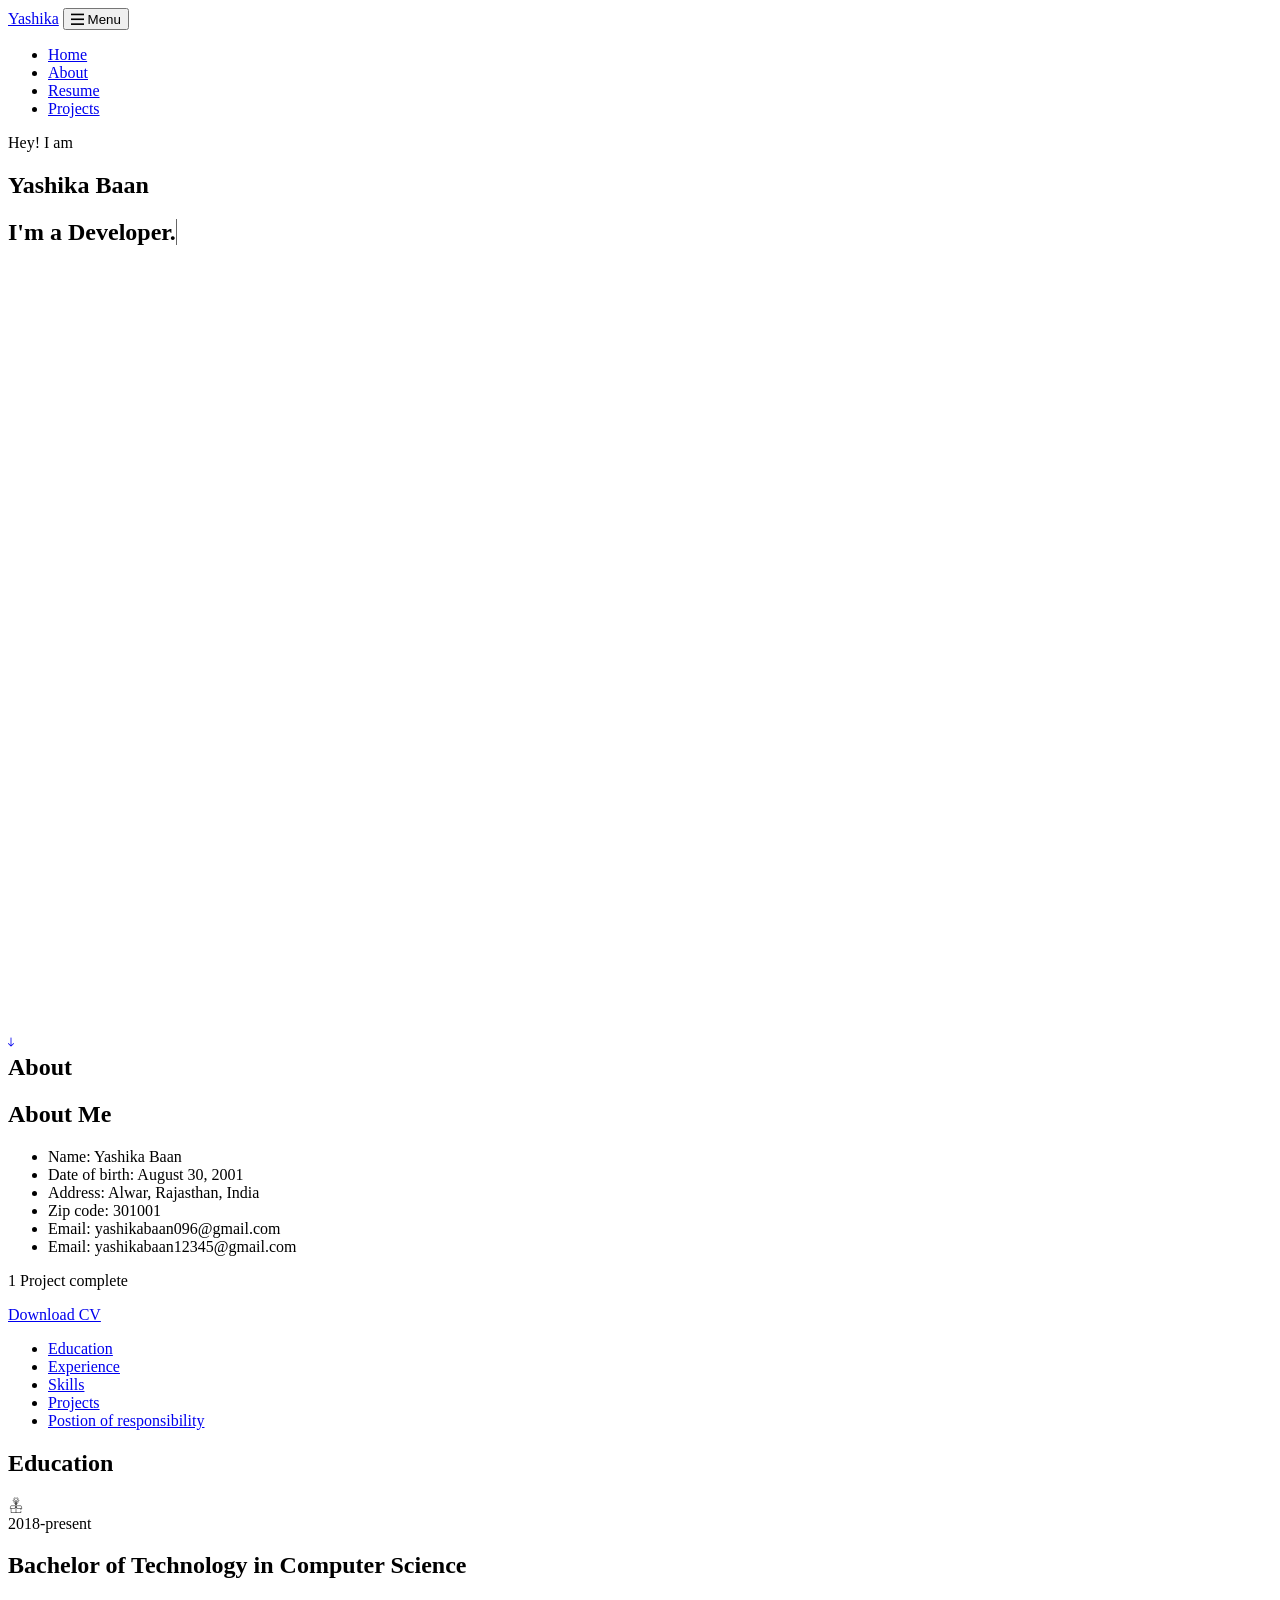
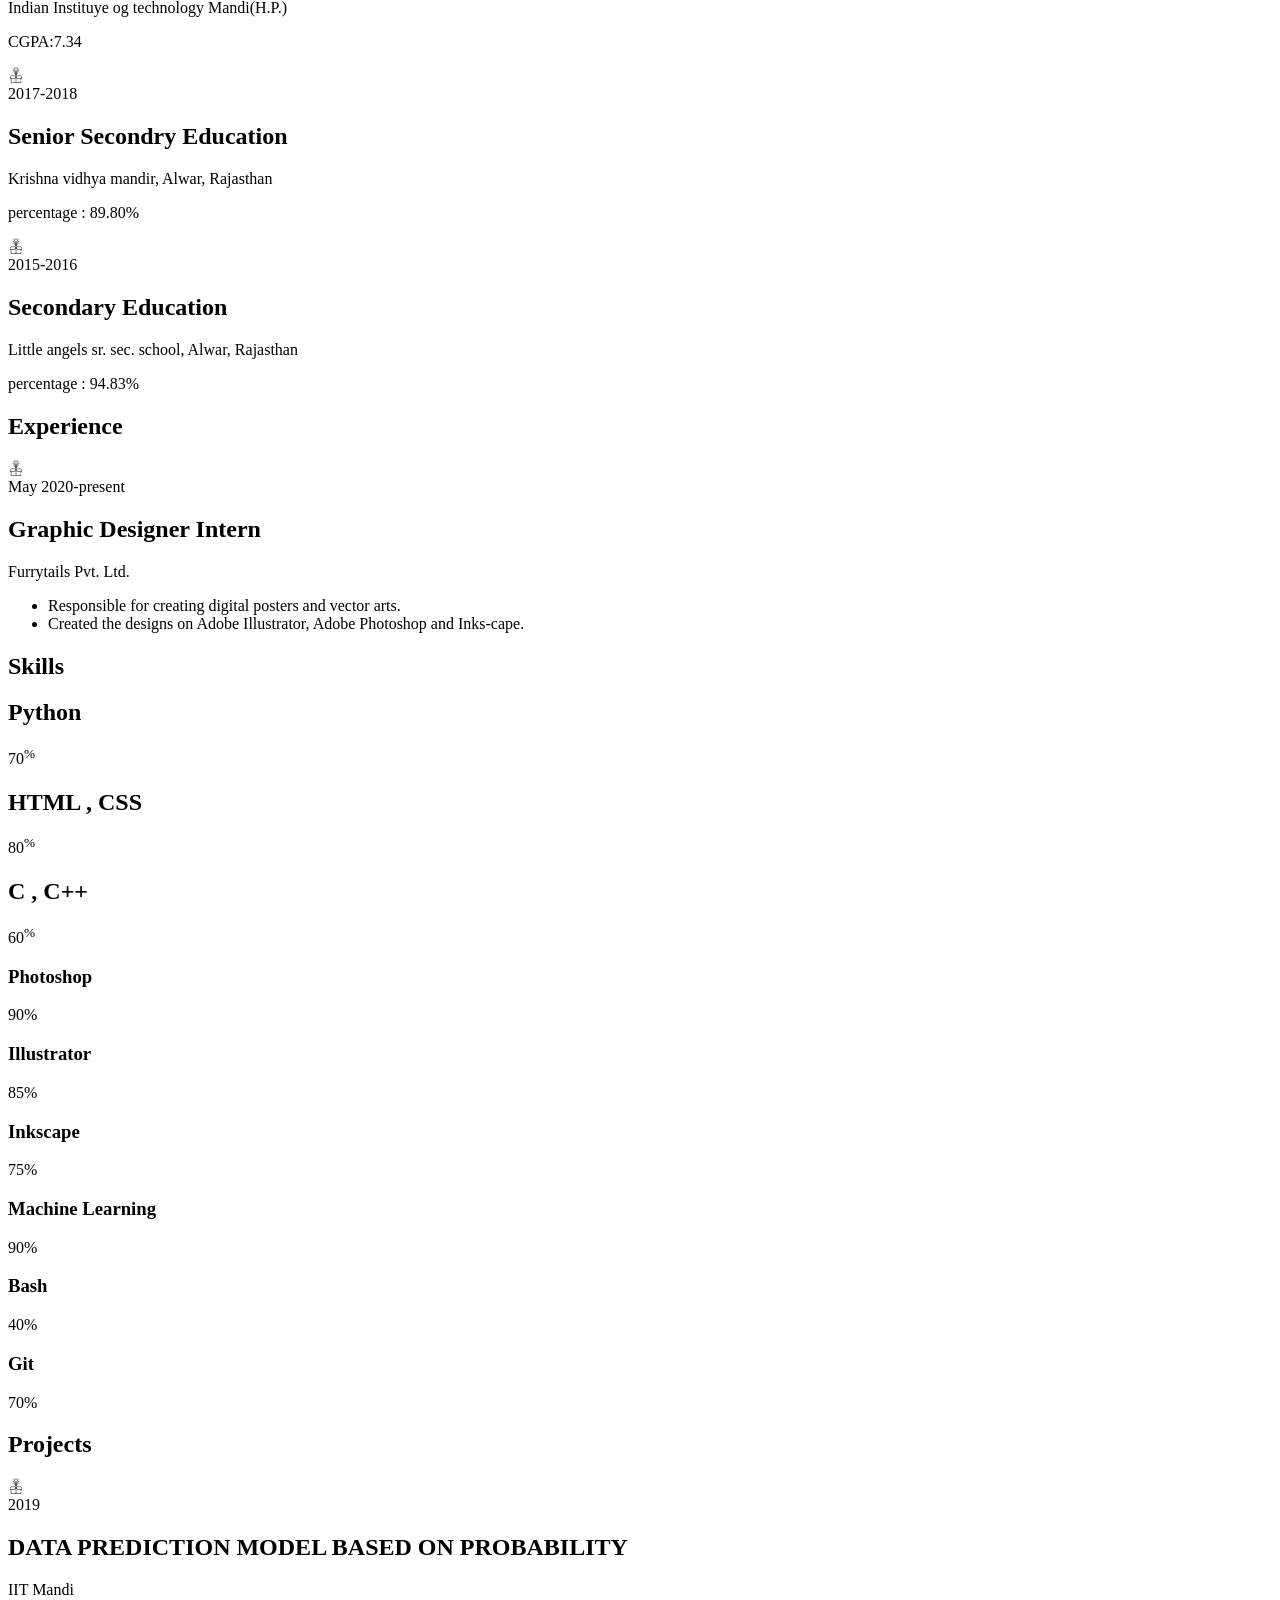
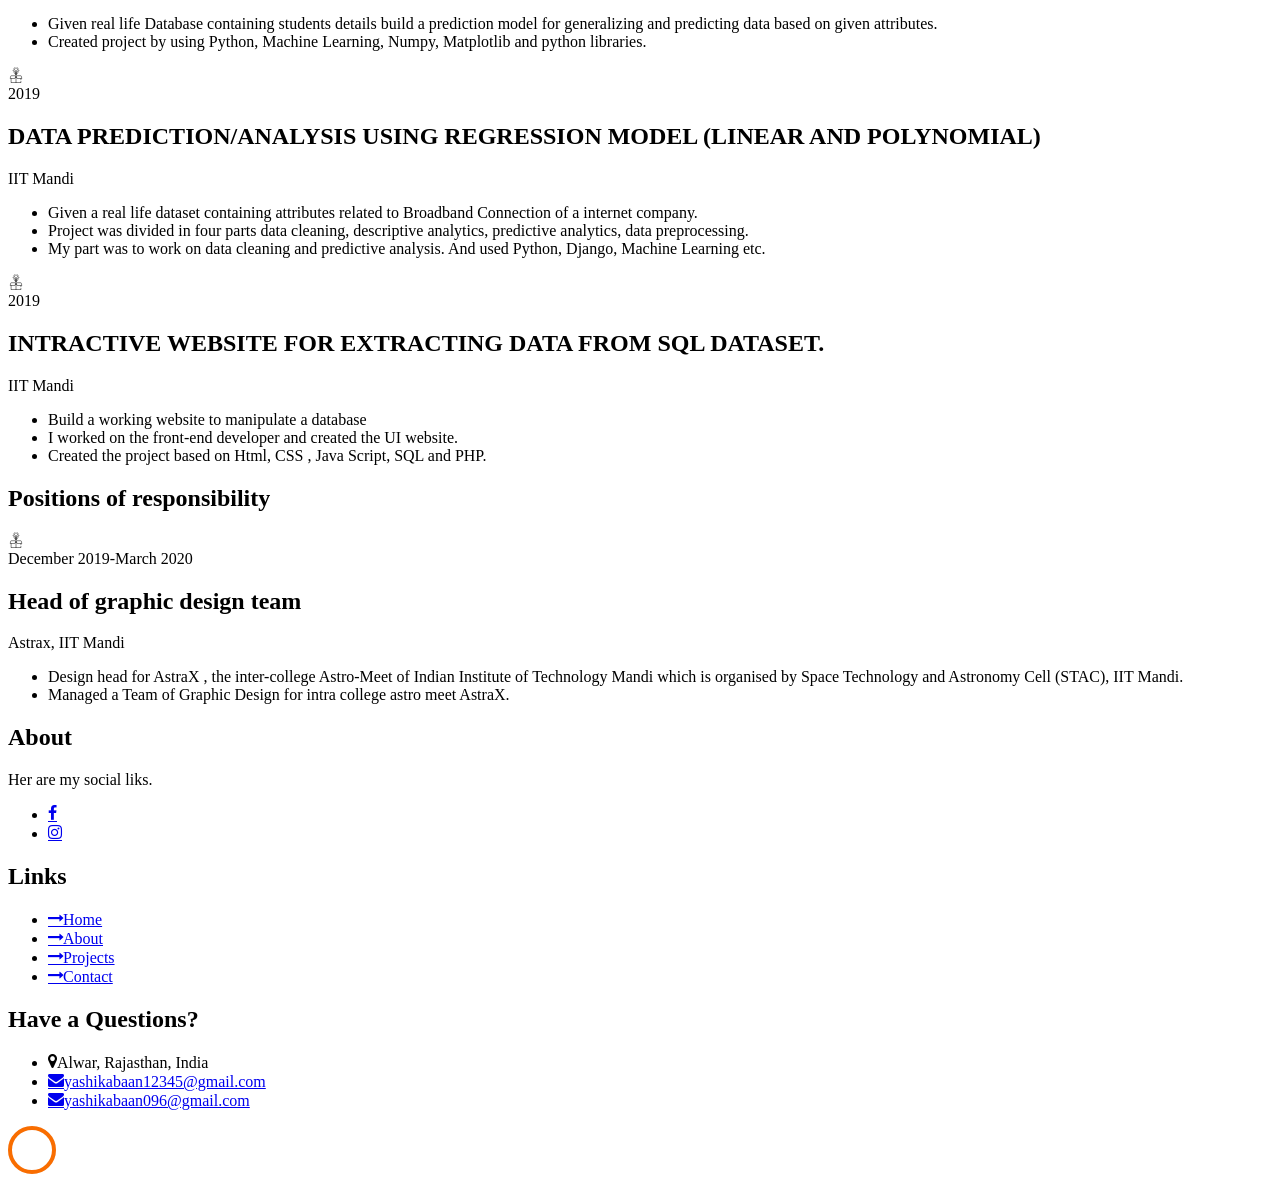
==== commit 7e7db168: "Changes in index.html file" ====
--- a/index.html
+++ b/index.html
@@ -55,7 +55,7 @@
 								  <span
 								     class="txt-rotate"
 								     data-period="2000"
-								     data-rotate='[ "Developer.","Graphic Designer.","Freelancer." ]'></span>
+								     data-rotate='[ "Developer.","Graphic Designer." ]'></span>
 								</h2>
 							</div>
             </div>
@@ -90,7 +90,8 @@
 		            	<li class="d-flex"><span>Date of birth:</span> <span>August 30, 2001</span></li>
 		            	<li class="d-flex"><span>Address:</span> <span>Alwar, Rajasthan, India</span></li>
 		            	<li class="d-flex"><span>Zip code:</span> <span>301001</span></li>
-		            	<li class="d-flex"><span>Email:</span> <span>yashikabaan12345@gmail.com</span></li>
+		            	<li class="d-flex"><span>Email:</span> <span>yashikabaan096@gmail.com</span></li>
+				<li class="d-flex"><span>Email:</span> <span>yashikabaan12345@gmail.com</span></li>
 		            </ul>
 		          </div>
 		        </div>
@@ -405,7 +406,6 @@
               <ul class="list-unstyled">
                 <li><a href="#"><span class="icon-long-arrow-right mr-2"></span>Home</a></li>
                 <li><a href="#"><span class="icon-long-arrow-right mr-2"></span>About</a></li>
-                <li><a href="#"><span class="icon-long-arrow-right mr-2"></span>Services</a></li>
                 <li><a href="#"><span class="icon-long-arrow-right mr-2"></span>Projects</a></li>
                 <li><a href="#"><span class="icon-long-arrow-right mr-2"></span>Contact</a></li>
               </ul>
@@ -418,6 +418,7 @@
 	              <ul>
 	                <li><span class="icon icon-map-marker"></span><span class="text">Alwar, Rajasthan, India</span></li>
 	                <li><a href="#"><span class="icon icon-envelope"></span><span class="text">yashikabaan12345@gmail.com</span></a></li>
+	                <li><a href="#"><span class="icon icon-envelope"></span><span class="text">yashikabaan096@gmail.com</span></a></li>
 	              </ul>
 	            </div>
             </div>
@@ -452,4 +453,4 @@
   <script src="js/main.js"></script>
     
   </body>
-</html>+</html>
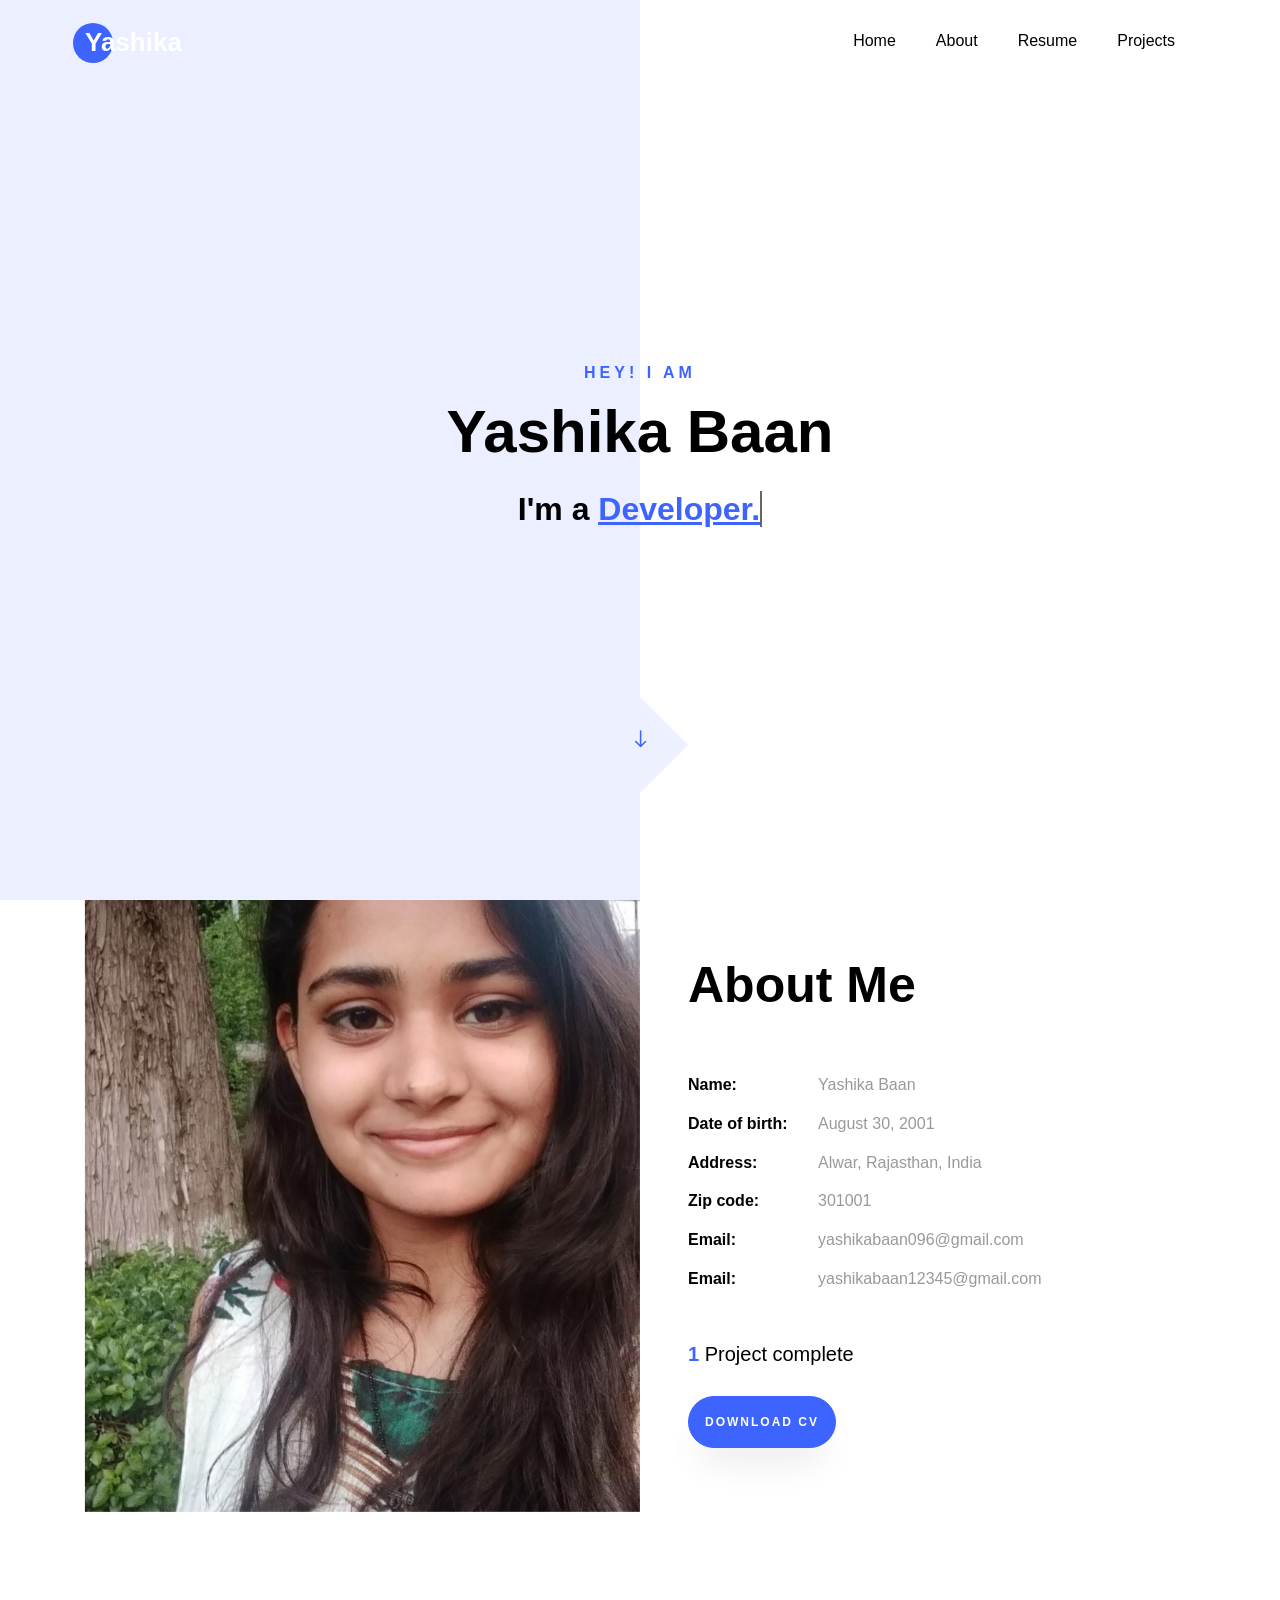
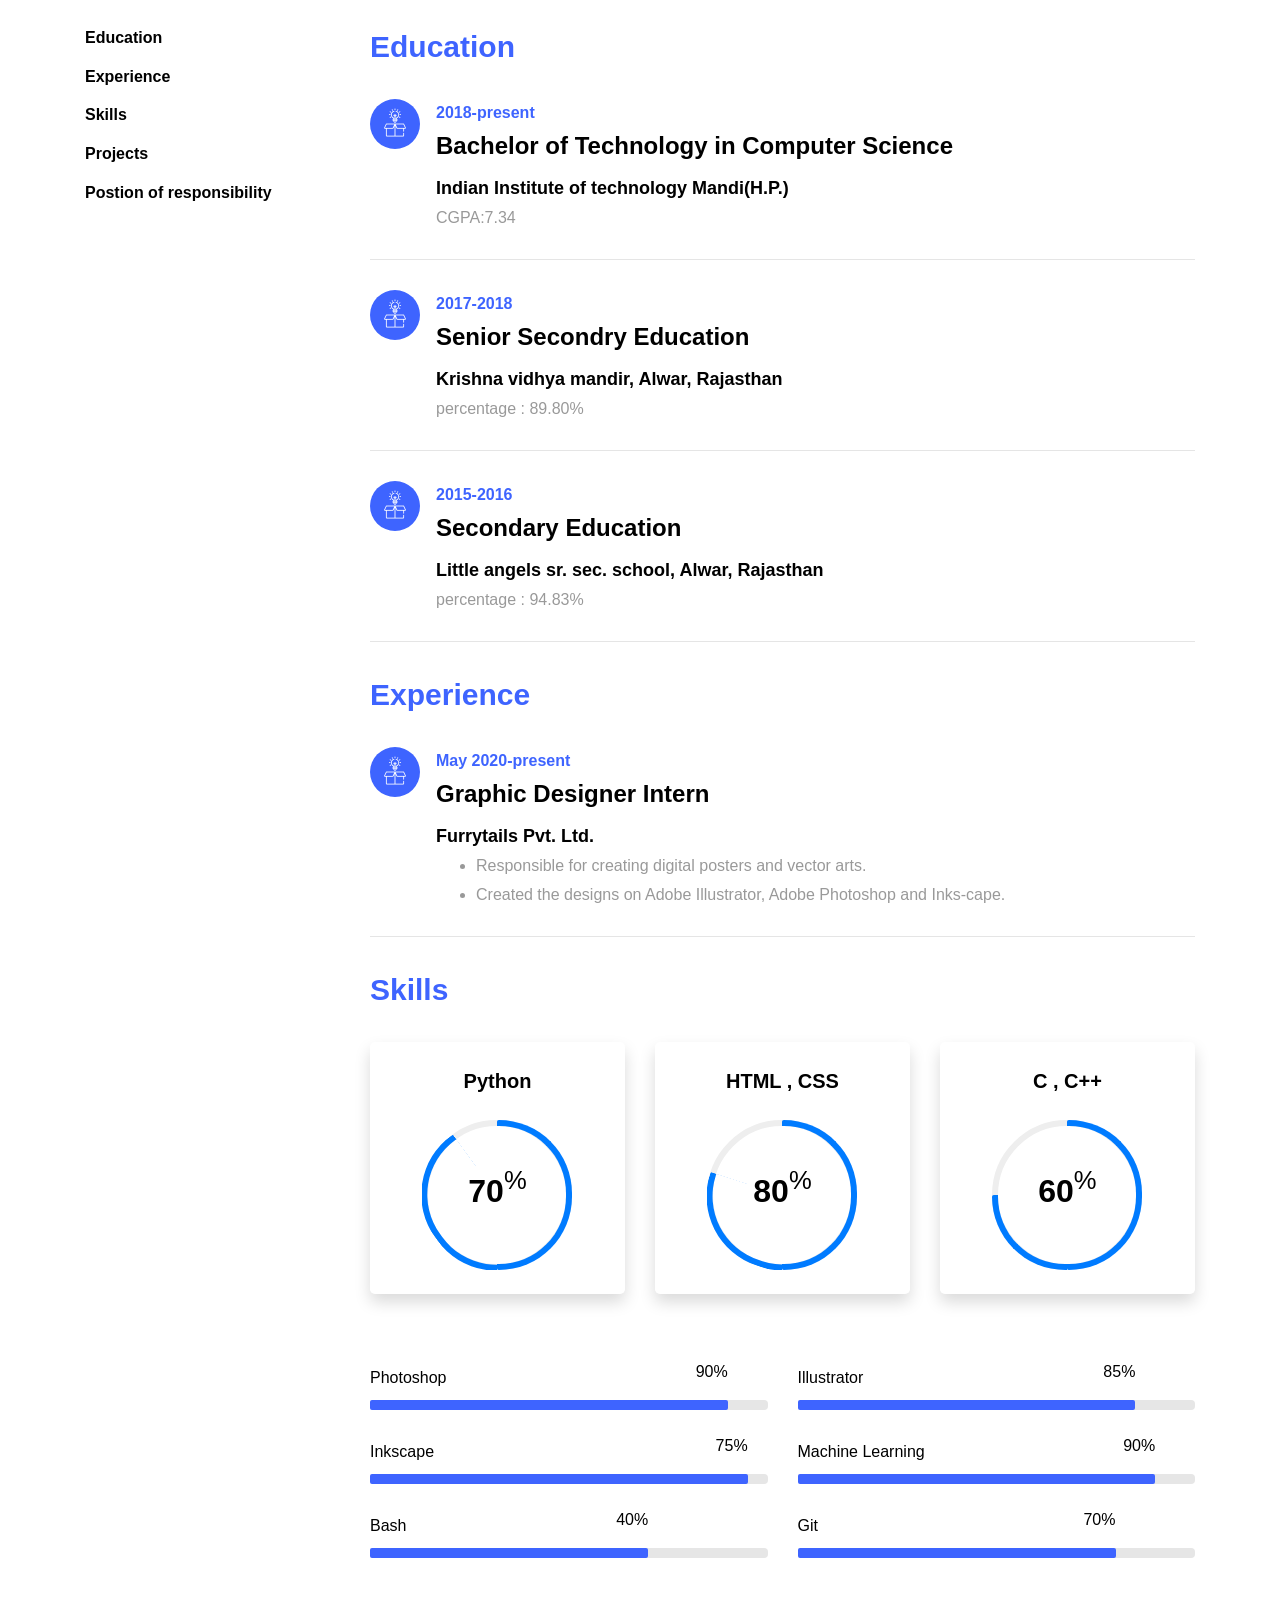
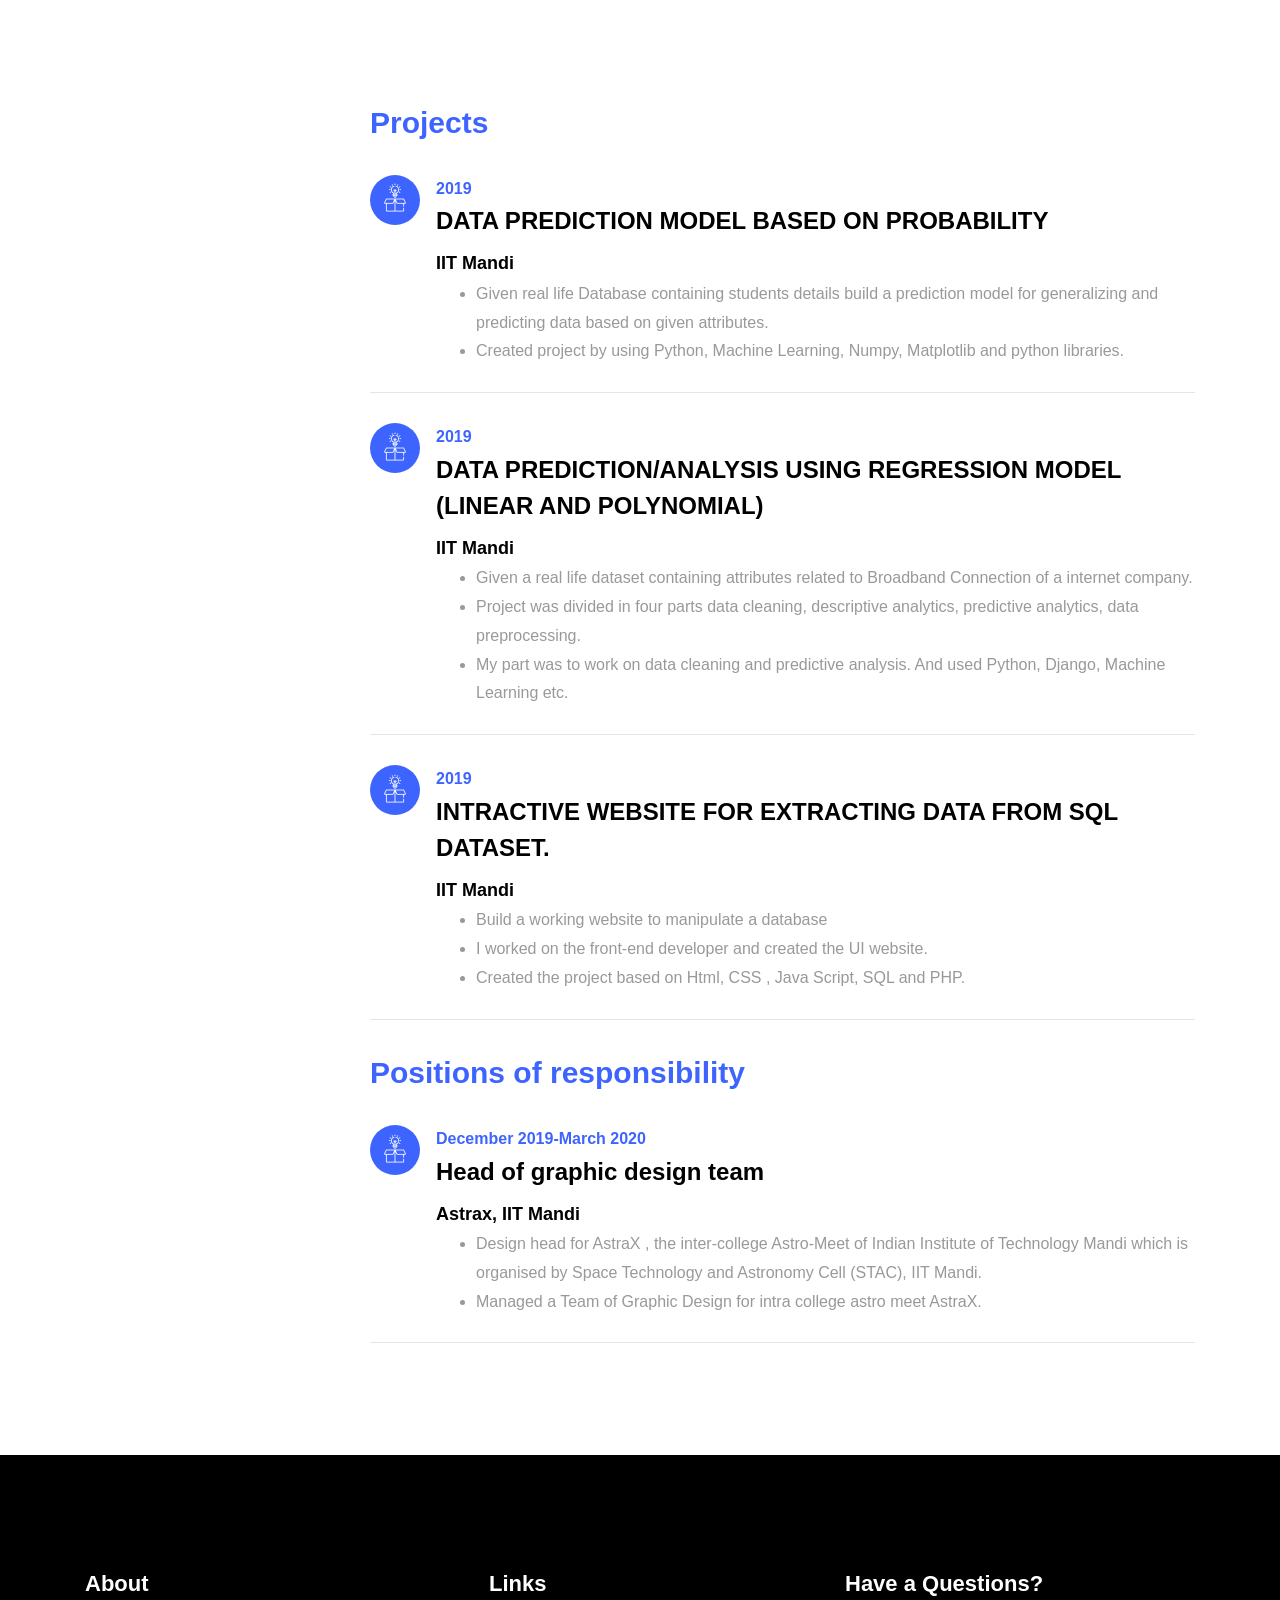
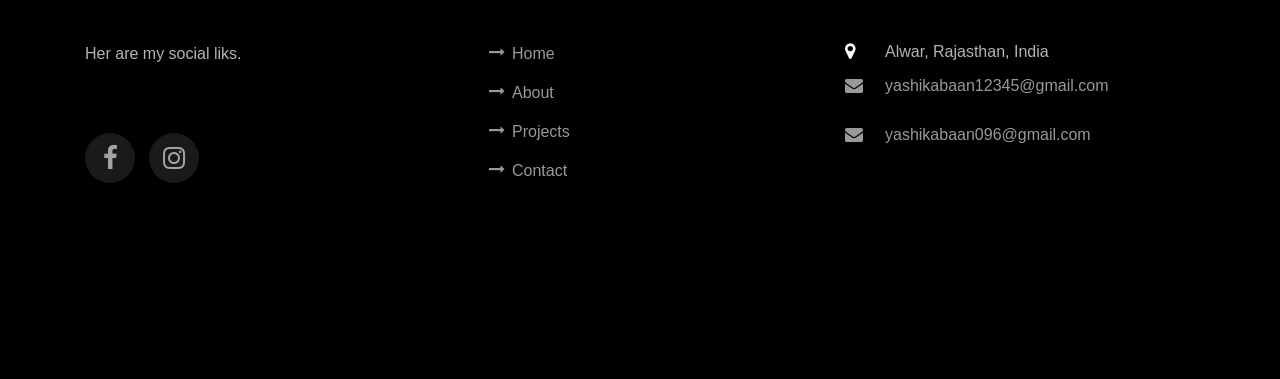
==== commit 0fbe0dca: "Update index.html" ====
--- a/index.html
+++ b/index.html
@@ -133,7 +133,7 @@
 					    	<div class="text pl-3">
 		    					<span class="date">2018-present</span>
 		    					<h2>Bachelor of Technology in Computer Science</h2>
-		    					<span class="position">Indian Instituye og technology Mandi(H.P.)</span>
+		    					<span class="position">Indian Institute of technology Mandi(H.P.)</span>
 		    					<p>CGPA:7.34</p>
 	    					</div>
 	    				</div>
--- a/css/style.css
+++ b/css/style.css
@@ -0,0 +1,9668 @@
+:root {
+  --blue: #007bff;
+  --indigo: #6610f2;
+  --purple: #6f42c1;
+  --pink: #e83e8c;
+  --red: #dc3545;
+  --orange: #fd7e14;
+  --yellow: #ffc107;
+  --green: #28a745;
+  --teal: #20c997;
+  --cyan: #17a2b8;
+  --white: #fff;
+  --gray: #6c757d;
+  --gray-dark: #343a40;
+  --primary: #007bff;
+  --secondary: #6c757d;
+  --success: #28a745;
+  --info: #17a2b8;
+  --warning: #ffc107;
+  --danger: #dc3545;
+  --light: #f8f9fa;
+  --dark: #343a40;
+  --breakpoint-xs: 0;
+  --breakpoint-sm: 576px;
+  --breakpoint-md: 768px;
+  --breakpoint-lg: 992px;
+  --breakpoint-xl: 1200px;
+  --font-family-sans-serif: -apple-system, BlinkMacSystemFont, "Segoe UI", Roboto, "Helvetica Neue", Arial, "Noto Sans", sans-serif, "Apple Color Emoji", "Segoe UI Emoji", "Segoe UI Symbol", "Noto Color Emoji";
+  --font-family-monospace: SFMono-Regular, Menlo, Monaco, Consolas, "Liberation Mono", "Courier New", monospace; }
+
+*,
+*::before,
+*::after {
+  -webkit-box-sizing: border-box;
+  box-sizing: border-box; }
+
+html {
+  font-family: sans-serif;
+  line-height: 1.15;
+  -webkit-text-size-adjust: 100%;
+  -webkit-tap-highlight-color: rgba(0, 0, 0, 0); }
+
+article, aside, figcaption, figure, footer, header, hgroup, main, nav, section {
+  display: block; }
+
+body {
+  margin: 0;
+  font-family: -apple-system, BlinkMacSystemFont, "Segoe UI", Roboto, "Helvetica Neue", Arial, "Noto Sans", sans-serif, "Apple Color Emoji", "Segoe UI Emoji", "Segoe UI Symbol", "Noto Color Emoji";
+  font-size: 1rem;
+  font-weight: 400;
+  line-height: 1.5;
+  color: #212529;
+  text-align: left;
+  background-color: #fff; }
+
+[tabindex="-1"]:focus {
+  outline: 0 !important; }
+
+hr {
+  -webkit-box-sizing: content-box;
+  box-sizing: content-box;
+  height: 0;
+  overflow: visible; }
+
+h1, h2, h3, h4, h5, h6 {
+  margin-top: 0;
+  margin-bottom: 0.5rem; }
+
+p {
+  margin-top: 0;
+  margin-bottom: 1rem; }
+
+abbr[title],
+abbr[data-original-title] {
+  text-decoration: underline;
+  -webkit-text-decoration: underline dotted;
+  text-decoration: underline dotted;
+  cursor: help;
+  border-bottom: 0;
+  text-decoration-skip-ink: none; }
+
+address {
+  margin-bottom: 1rem;
+  font-style: normal;
+  line-height: inherit; }
+
+ol,
+ul,
+dl {
+  margin-top: 0;
+  margin-bottom: 1rem; }
+
+ol ol,
+ul ul,
+ol ul,
+ul ol {
+  margin-bottom: 0; }
+
+dt {
+  font-weight: 700; }
+
+dd {
+  margin-bottom: .5rem;
+  margin-left: 0; }
+
+blockquote {
+  margin: 0 0 1rem; }
+
+b,
+strong {
+  font-weight: bolder; }
+
+small {
+  font-size: 80%; }
+
+sub,
+sup {
+  position: relative;
+  font-size: 75%;
+  line-height: 0;
+  vertical-align: baseline; }
+
+sub {
+  bottom: -.25em; }
+
+sup {
+  top: -.5em; }
+
+a {
+  color: #007bff;
+  text-decoration: none;
+  background-color: transparent; }
+  a:hover {
+    color: #0056b3;
+    text-decoration: underline; }
+
+a:not([href]):not([tabindex]) {
+  color: inherit;
+  text-decoration: none; }
+  a:not([href]):not([tabindex]):hover, a:not([href]):not([tabindex]):focus {
+    color: inherit;
+    text-decoration: none; }
+  a:not([href]):not([tabindex]):focus {
+    outline: 0; }
+
+pre,
+code,
+kbd,
+samp {
+  font-family: SFMono-Regular, Menlo, Monaco, Consolas, "Liberation Mono", "Courier New", monospace;
+  font-size: 1em; }
+
+pre {
+  margin-top: 0;
+  margin-bottom: 1rem;
+  overflow: auto; }
+
+figure {
+  margin: 0 0 1rem; }
+
+img {
+  vertical-align: middle;
+  border-style: none; }
+
+svg {
+  overflow: hidden;
+  vertical-align: middle; }
+
+table {
+  border-collapse: collapse; }
+
+caption {
+  padding-top: 0.75rem;
+  padding-bottom: 0.75rem;
+  color: #6c757d;
+  text-align: left;
+  caption-side: bottom; }
+
+th {
+  text-align: inherit; }
+
+label {
+  display: inline-block;
+  margin-bottom: 0.5rem; }
+
+button {
+  border-radius: 0; }
+
+button:focus {
+  outline: 1px dotted;
+  outline: 5px auto -webkit-focus-ring-color; }
+
+input,
+button,
+select,
+optgroup,
+textarea {
+  margin: 0;
+  font-family: inherit;
+  font-size: inherit;
+  line-height: inherit; }
+
+button,
+input {
+  overflow: visible; }
+
+button,
+select {
+  text-transform: none; }
+
+select {
+  word-wrap: normal; }
+
+button,
+[type="button"],
+[type="reset"],
+[type="submit"] {
+  -webkit-appearance: button; }
+
+button:not(:disabled),
+[type="button"]:not(:disabled),
+[type="reset"]:not(:disabled),
+[type="submit"]:not(:disabled) {
+  cursor: pointer; }
+
+button::-moz-focus-inner,
+[type="button"]::-moz-focus-inner,
+[type="reset"]::-moz-focus-inner,
+[type="submit"]::-moz-focus-inner {
+  padding: 0;
+  border-style: none; }
+
+input[type="radio"],
+input[type="checkbox"] {
+  -webkit-box-sizing: border-box;
+  box-sizing: border-box;
+  padding: 0; }
+
+input[type="date"],
+input[type="time"],
+input[type="datetime-local"],
+input[type="month"] {
+  -webkit-appearance: listbox; }
+
+textarea {
+  overflow: auto;
+  resize: vertical; }
+
+fieldset {
+  min-width: 0;
+  padding: 0;
+  margin: 0;
+  border: 0; }
+
+legend {
+  display: block;
+  width: 100%;
+  max-width: 100%;
+  padding: 0;
+  margin-bottom: .5rem;
+  font-size: 1.5rem;
+  line-height: inherit;
+  color: inherit;
+  white-space: normal; }
+
+progress {
+  vertical-align: baseline; }
+
+[type="number"]::-webkit-inner-spin-button,
+[type="number"]::-webkit-outer-spin-button {
+  height: auto; }
+
+[type="search"] {
+  outline-offset: -2px;
+  -webkit-appearance: none; }
+
+[type="search"]::-webkit-search-decoration {
+  -webkit-appearance: none; }
+
+::-webkit-file-upload-button {
+  font: inherit;
+  -webkit-appearance: button; }
+
+output {
+  display: inline-block; }
+
+summary {
+  display: list-item;
+  cursor: pointer; }
+
+template {
+  display: none; }
+
+[hidden] {
+  display: none !important; }
+
+h1, h2, h3, h4, h5, h6,
+.h1, .h2, .h3, .h4, .h5, .h6 {
+  margin-bottom: 0.5rem;
+  font-weight: 500;
+  line-height: 1.2; }
+
+h1, .h1 {
+  font-size: 2.5rem; }
+
+h2, .h2 {
+  font-size: 2rem; }
+
+h3, .h3 {
+  font-size: 1.75rem; }
+
+h4, .h4 {
+  font-size: 1.5rem; }
+
+h5, .h5 {
+  font-size: 1.25rem; }
+
+h6, .h6 {
+  font-size: 1rem; }
+
+.lead {
+  font-size: 1.25rem;
+  font-weight: 300; }
+
+.display-1 {
+  font-size: 6rem;
+  font-weight: 300;
+  line-height: 1.2; }
+
+.display-2 {
+  font-size: 5.5rem;
+  font-weight: 300;
+  line-height: 1.2; }
+
+.display-3 {
+  font-size: 4.5rem;
+  font-weight: 300;
+  line-height: 1.2; }
+
+.display-4 {
+  font-size: 3.5rem;
+  font-weight: 300;
+  line-height: 1.2; }
+
+hr {
+  margin-top: 1rem;
+  margin-bottom: 1rem;
+  border: 0;
+  border-top: 1px solid rgba(0, 0, 0, 0.1); }
+
+small,
+.small {
+  font-size: 80%;
+  font-weight: 400; }
+
+mark,
+.mark {
+  padding: 0.2em;
+  background-color: #fcf8e3; }
+
+.list-unstyled {
+  padding-left: 0;
+  list-style: none; }
+
+.list-inline {
+  padding-left: 0;
+  list-style: none; }
+
+.list-inline-item {
+  display: inline-block; }
+  .list-inline-item:not(:last-child) {
+    margin-right: 0.5rem; }
+
+.initialism {
+  font-size: 90%;
+  text-transform: uppercase; }
+
+.blockquote {
+  margin-bottom: 1rem;
+  font-size: 1.25rem; }
+
+.blockquote-footer {
+  display: block;
+  font-size: 80%;
+  color: #6c757d; }
+  .blockquote-footer::before {
+    content: "\2014\00A0"; }
+
+.img-fluid {
+  max-width: 100%;
+  height: auto; }
+
+.img-thumbnail {
+  padding: 0.25rem;
+  background-color: #fff;
+  border: 1px solid #dee2e6;
+  border-radius: 0.25rem;
+  max-width: 100%;
+  height: auto; }
+
+.figure {
+  display: inline-block; }
+
+.figure-img {
+  margin-bottom: 0.5rem;
+  line-height: 1; }
+
+.figure-caption {
+  font-size: 90%;
+  color: #6c757d; }
+
+code {
+  font-size: 87.5%;
+  color: #e83e8c;
+  word-break: break-word; }
+  a > code {
+    color: inherit; }
+
+kbd {
+  padding: 0.2rem 0.4rem;
+  font-size: 87.5%;
+  color: #fff;
+  background-color: #212529;
+  border-radius: 0.2rem; }
+  kbd kbd {
+    padding: 0;
+    font-size: 100%;
+    font-weight: 700; }
+
+pre {
+  display: block;
+  font-size: 87.5%;
+  color: #212529; }
+  pre code {
+    font-size: inherit;
+    color: inherit;
+    word-break: normal; }
+
+.pre-scrollable {
+  max-height: 340px;
+  overflow-y: scroll; }
+
+.container {
+  width: 100%;
+  padding-right: 15px;
+  padding-left: 15px;
+  margin-right: auto;
+  margin-left: auto; }
+  @media (min-width: 576px) {
+    .container {
+      max-width: 540px; } }
+  @media (min-width: 768px) {
+    .container {
+      max-width: 720px; } }
+  @media (min-width: 992px) {
+    .container {
+      max-width: 960px; } }
+  @media (min-width: 1200px) {
+    .container {
+      max-width: 1140px; } }
+
+.container-fluid {
+  width: 100%;
+  padding-right: 15px;
+  padding-left: 15px;
+  margin-right: auto;
+  margin-left: auto; }
+
+.row {
+  display: -webkit-box;
+  display: -ms-flexbox;
+  display: flex;
+  -ms-flex-wrap: wrap;
+  flex-wrap: wrap;
+  margin-right: -15px;
+  margin-left: -15px; }
+
+.no-gutters {
+  margin-right: 0;
+  margin-left: 0; }
+  .no-gutters > .col,
+  .no-gutters > [class*="col-"] {
+    padding-right: 0;
+    padding-left: 0; }
+
+.col-1, .col-2, .col-3, .col-4, .col-5, .col-6, .col-7, .col-8, .col-9, .col-10, .col-11, .col-12, .col,
+.col-auto, .col-sm-1, .col-sm-2, .col-sm-3, .col-sm-4, .col-sm-5, .col-sm-6, .col-sm-7, .col-sm-8, .col-sm-9, .col-sm-10, .col-sm-11, .col-sm-12, .col-sm,
+.col-sm-auto, .col-md-1, .col-md-2, .col-md-3, .col-md-4, .col-md-5, .col-md-6, .col-md-7, .col-md-8, .col-md-9, .col-md-10, .col-md-11, .col-md-12, .col-md,
+.col-md-auto, .col-lg-1, .col-lg-2, .col-lg-3, .col-lg-4, .col-lg-5, .col-lg-6, .col-lg-7, .col-lg-8, .col-lg-9, .col-lg-10, .col-lg-11, .col-lg-12, .col-lg,
+.col-lg-auto, .col-xl-1, .col-xl-2, .col-xl-3, .col-xl-4, .col-xl-5, .col-xl-6, .col-xl-7, .col-xl-8, .col-xl-9, .col-xl-10, .col-xl-11, .col-xl-12, .col-xl,
+.col-xl-auto {
+  position: relative;
+  width: 100%;
+  padding-right: 15px;
+  padding-left: 15px; }
+
+.col {
+  -ms-flex-preferred-size: 0;
+  flex-basis: 0;
+  -webkit-box-flex: 1;
+  -ms-flex-positive: 1;
+  flex-grow: 1;
+  max-width: 100%; }
+
+.col-auto {
+  -webkit-box-flex: 0;
+  -ms-flex: 0 0 auto;
+  flex: 0 0 auto;
+  width: auto;
+  max-width: 100%; }
+
+.col-1 {
+  -webkit-box-flex: 0;
+  -ms-flex: 0 0 8.33333%;
+  flex: 0 0 8.33333%;
+  max-width: 8.33333%; }
+
+.col-2 {
+  -webkit-box-flex: 0;
+  -ms-flex: 0 0 16.66667%;
+  flex: 0 0 16.66667%;
+  max-width: 16.66667%; }
+
+.col-3 {
+  -webkit-box-flex: 0;
+  -ms-flex: 0 0 25%;
+  flex: 0 0 25%;
+  max-width: 25%; }
+
+.col-4 {
+  -webkit-box-flex: 0;
+  -ms-flex: 0 0 33.33333%;
+  flex: 0 0 33.33333%;
+  max-width: 33.33333%; }
+
+.col-5 {
+  -webkit-box-flex: 0;
+  -ms-flex: 0 0 41.66667%;
+  flex: 0 0 41.66667%;
+  max-width: 41.66667%; }
+
+.col-6 {
+  -webkit-box-flex: 0;
+  -ms-flex: 0 0 50%;
+  flex: 0 0 50%;
+  max-width: 50%; }
+
+.col-7 {
+  -webkit-box-flex: 0;
+  -ms-flex: 0 0 58.33333%;
+  flex: 0 0 58.33333%;
+  max-width: 58.33333%; }
+
+.col-8 {
+  -webkit-box-flex: 0;
+  -ms-flex: 0 0 66.66667%;
+  flex: 0 0 66.66667%;
+  max-width: 66.66667%; }
+
+.col-9 {
+  -webkit-box-flex: 0;
+  -ms-flex: 0 0 75%;
+  flex: 0 0 75%;
+  max-width: 75%; }
+
+.col-10 {
+  -webkit-box-flex: 0;
+  -ms-flex: 0 0 83.33333%;
+  flex: 0 0 83.33333%;
+  max-width: 83.33333%; }
+
+.col-11 {
+  -webkit-box-flex: 0;
+  -ms-flex: 0 0 91.66667%;
+  flex: 0 0 91.66667%;
+  max-width: 91.66667%; }
+
+.col-12 {
+  -webkit-box-flex: 0;
+  -ms-flex: 0 0 100%;
+  flex: 0 0 100%;
+  max-width: 100%; }
+
+.order-first {
+  -webkit-box-ordinal-group: 0;
+  -ms-flex-order: -1;
+  order: -1; }
+
+.order-last {
+  -webkit-box-ordinal-group: 14;
+  -ms-flex-order: 13;
+  order: 13; }
+
+.order-0 {
+  -webkit-box-ordinal-group: 1;
+  -ms-flex-order: 0;
+  order: 0; }
+
+.order-1 {
+  -webkit-box-ordinal-group: 2;
+  -ms-flex-order: 1;
+  order: 1; }
+
+.order-2 {
+  -webkit-box-ordinal-group: 3;
+  -ms-flex-order: 2;
+  order: 2; }
+
+.order-3 {
+  -webkit-box-ordinal-group: 4;
+  -ms-flex-order: 3;
+  order: 3; }
+
+.order-4 {
+  -webkit-box-ordinal-group: 5;
+  -ms-flex-order: 4;
+  order: 4; }
+
+.order-5 {
+  -webkit-box-ordinal-group: 6;
+  -ms-flex-order: 5;
+  order: 5; }
+
+.order-6 {
+  -webkit-box-ordinal-group: 7;
+  -ms-flex-order: 6;
+  order: 6; }
+
+.order-7 {
+  -webkit-box-ordinal-group: 8;
+  -ms-flex-order: 7;
+  order: 7; }
+
+.order-8 {
+  -webkit-box-ordinal-group: 9;
+  -ms-flex-order: 8;
+  order: 8; }
+
+.order-9 {
+  -webkit-box-ordinal-group: 10;
+  -ms-flex-order: 9;
+  order: 9; }
+
+.order-10 {
+  -webkit-box-ordinal-group: 11;
+  -ms-flex-order: 10;
+  order: 10; }
+
+.order-11 {
+  -webkit-box-ordinal-group: 12;
+  -ms-flex-order: 11;
+  order: 11; }
+
+.order-12 {
+  -webkit-box-ordinal-group: 13;
+  -ms-flex-order: 12;
+  order: 12; }
+
+.offset-1 {
+  margin-left: 8.33333%; }
+
+.offset-2 {
+  margin-left: 16.66667%; }
+
+.offset-3 {
+  margin-left: 25%; }
+
+.offset-4 {
+  margin-left: 33.33333%; }
+
+.offset-5 {
+  margin-left: 41.66667%; }
+
+.offset-6 {
+  margin-left: 50%; }
+
+.offset-7 {
+  margin-left: 58.33333%; }
+
+.offset-8 {
+  margin-left: 66.66667%; }
+
+.offset-9 {
+  margin-left: 75%; }
+
+.offset-10 {
+  margin-left: 83.33333%; }
+
+.offset-11 {
+  margin-left: 91.66667%; }
+
+@media (min-width: 576px) {
+  .col-sm {
+    -ms-flex-preferred-size: 0;
+    flex-basis: 0;
+    -webkit-box-flex: 1;
+    -ms-flex-positive: 1;
+    flex-grow: 1;
+    max-width: 100%; }
+  .col-sm-auto {
+    -webkit-box-flex: 0;
+    -ms-flex: 0 0 auto;
+    flex: 0 0 auto;
+    width: auto;
+    max-width: 100%; }
+  .col-sm-1 {
+    -webkit-box-flex: 0;
+    -ms-flex: 0 0 8.33333%;
+    flex: 0 0 8.33333%;
+    max-width: 8.33333%; }
+  .col-sm-2 {
+    -webkit-box-flex: 0;
+    -ms-flex: 0 0 16.66667%;
+    flex: 0 0 16.66667%;
+    max-width: 16.66667%; }
+  .col-sm-3 {
+    -webkit-box-flex: 0;
+    -ms-flex: 0 0 25%;
+    flex: 0 0 25%;
+    max-width: 25%; }
+  .col-sm-4 {
+    -webkit-box-flex: 0;
+    -ms-flex: 0 0 33.33333%;
+    flex: 0 0 33.33333%;
+    max-width: 33.33333%; }
+  .col-sm-5 {
+    -webkit-box-flex: 0;
+    -ms-flex: 0 0 41.66667%;
+    flex: 0 0 41.66667%;
+    max-width: 41.66667%; }
+  .col-sm-6 {
+    -webkit-box-flex: 0;
+    -ms-flex: 0 0 50%;
+    flex: 0 0 50%;
+    max-width: 50%; }
+  .col-sm-7 {
+    -webkit-box-flex: 0;
+    -ms-flex: 0 0 58.33333%;
+    flex: 0 0 58.33333%;
+    max-width: 58.33333%; }
+  .col-sm-8 {
+    -webkit-box-flex: 0;
+    -ms-flex: 0 0 66.66667%;
+    flex: 0 0 66.66667%;
+    max-width: 66.66667%; }
+  .col-sm-9 {
+    -webkit-box-flex: 0;
+    -ms-flex: 0 0 75%;
+    flex: 0 0 75%;
+    max-width: 75%; }
+  .col-sm-10 {
+    -webkit-box-flex: 0;
+    -ms-flex: 0 0 83.33333%;
+    flex: 0 0 83.33333%;
+    max-width: 83.33333%; }
+  .col-sm-11 {
+    -webkit-box-flex: 0;
+    -ms-flex: 0 0 91.66667%;
+    flex: 0 0 91.66667%;
+    max-width: 91.66667%; }
+  .col-sm-12 {
+    -webkit-box-flex: 0;
+    -ms-flex: 0 0 100%;
+    flex: 0 0 100%;
+    max-width: 100%; }
+  .order-sm-first {
+    -webkit-box-ordinal-group: 0;
+    -ms-flex-order: -1;
+    order: -1; }
+  .order-sm-last {
+    -webkit-box-ordinal-group: 14;
+    -ms-flex-order: 13;
+    order: 13; }
+  .order-sm-0 {
+    -webkit-box-ordinal-group: 1;
+    -ms-flex-order: 0;
+    order: 0; }
+  .order-sm-1 {
+    -webkit-box-ordinal-group: 2;
+    -ms-flex-order: 1;
+    order: 1; }
+  .order-sm-2 {
+    -webkit-box-ordinal-group: 3;
+    -ms-flex-order: 2;
+    order: 2; }
+  .order-sm-3 {
+    -webkit-box-ordinal-group: 4;
+    -ms-flex-order: 3;
+    order: 3; }
+  .order-sm-4 {
+    -webkit-box-ordinal-group: 5;
+    -ms-flex-order: 4;
+    order: 4; }
+  .order-sm-5 {
+    -webkit-box-ordinal-group: 6;
+    -ms-flex-order: 5;
+    order: 5; }
+  .order-sm-6 {
+    -webkit-box-ordinal-group: 7;
+    -ms-flex-order: 6;
+    order: 6; }
+  .order-sm-7 {
+    -webkit-box-ordinal-group: 8;
+    -ms-flex-order: 7;
+    order: 7; }
+  .order-sm-8 {
+    -webkit-box-ordinal-group: 9;
+    -ms-flex-order: 8;
+    order: 8; }
+  .order-sm-9 {
+    -webkit-box-ordinal-group: 10;
+    -ms-flex-order: 9;
+    order: 9; }
+  .order-sm-10 {
+    -webkit-box-ordinal-group: 11;
+    -ms-flex-order: 10;
+    order: 10; }
+  .order-sm-11 {
+    -webkit-box-ordinal-group: 12;
+    -ms-flex-order: 11;
+    order: 11; }
+  .order-sm-12 {
+    -webkit-box-ordinal-group: 13;
+    -ms-flex-order: 12;
+    order: 12; }
+  .offset-sm-0 {
+    margin-left: 0; }
+  .offset-sm-1 {
+    margin-left: 8.33333%; }
+  .offset-sm-2 {
+    margin-left: 16.66667%; }
+  .offset-sm-3 {
+    margin-left: 25%; }
+  .offset-sm-4 {
+    margin-left: 33.33333%; }
+  .offset-sm-5 {
+    margin-left: 41.66667%; }
+  .offset-sm-6 {
+    margin-left: 50%; }
+  .offset-sm-7 {
+    margin-left: 58.33333%; }
+  .offset-sm-8 {
+    margin-left: 66.66667%; }
+  .offset-sm-9 {
+    margin-left: 75%; }
+  .offset-sm-10 {
+    margin-left: 83.33333%; }
+  .offset-sm-11 {
+    margin-left: 91.66667%; } }
+
+@media (min-width: 768px) {
+  .col-md {
+    -ms-flex-preferred-size: 0;
+    flex-basis: 0;
+    -webkit-box-flex: 1;
+    -ms-flex-positive: 1;
+    flex-grow: 1;
+    max-width: 100%; }
+  .col-md-auto {
+    -webkit-box-flex: 0;
+    -ms-flex: 0 0 auto;
+    flex: 0 0 auto;
+    width: auto;
+    max-width: 100%; }
+  .col-md-1 {
+    -webkit-box-flex: 0;
+    -ms-flex: 0 0 8.33333%;
+    flex: 0 0 8.33333%;
+    max-width: 8.33333%; }
+  .col-md-2 {
+    -webkit-box-flex: 0;
+    -ms-flex: 0 0 16.66667%;
+    flex: 0 0 16.66667%;
+    max-width: 16.66667%; }
+  .col-md-3 {
+    -webkit-box-flex: 0;
+    -ms-flex: 0 0 25%;
+    flex: 0 0 25%;
+    max-width: 25%; }
+  .col-md-4 {
+    -webkit-box-flex: 0;
+    -ms-flex: 0 0 33.33333%;
+    flex: 0 0 33.33333%;
+    max-width: 33.33333%; }
+  .col-md-5 {
+    -webkit-box-flex: 0;
+    -ms-flex: 0 0 41.66667%;
+    flex: 0 0 41.66667%;
+    max-width: 41.66667%; }
+  .col-md-6 {
+    -webkit-box-flex: 0;
+    -ms-flex: 0 0 50%;
+    flex: 0 0 50%;
+    max-width: 50%; }
+  .col-md-7 {
+    -webkit-box-flex: 0;
+    -ms-flex: 0 0 58.33333%;
+    flex: 0 0 58.33333%;
+    max-width: 58.33333%; }
+  .col-md-8 {
+    -webkit-box-flex: 0;
+    -ms-flex: 0 0 66.66667%;
+    flex: 0 0 66.66667%;
+    max-width: 66.66667%; }
+  .col-md-9 {
+    -webkit-box-flex: 0;
+    -ms-flex: 0 0 75%;
+    flex: 0 0 75%;
+    max-width: 75%; }
+  .col-md-10 {
+    -webkit-box-flex: 0;
+    -ms-flex: 0 0 83.33333%;
+    flex: 0 0 83.33333%;
+    max-width: 83.33333%; }
+  .col-md-11 {
+    -webkit-box-flex: 0;
+    -ms-flex: 0 0 91.66667%;
+    flex: 0 0 91.66667%;
+    max-width: 91.66667%; }
+  .col-md-12 {
+    -webkit-box-flex: 0;
+    -ms-flex: 0 0 100%;
+    flex: 0 0 100%;
+    max-width: 100%; }
+  .order-md-first {
+    -webkit-box-ordinal-group: 0;
+    -ms-flex-order: -1;
+    order: -1; }
+  .order-md-last {
+    -webkit-box-ordinal-group: 14;
+    -ms-flex-order: 13;
+    order: 13; }
+  .order-md-0 {
+    -webkit-box-ordinal-group: 1;
+    -ms-flex-order: 0;
+    order: 0; }
+  .order-md-1 {
+    -webkit-box-ordinal-group: 2;
+    -ms-flex-order: 1;
+    order: 1; }
+  .order-md-2 {
+    -webkit-box-ordinal-group: 3;
+    -ms-flex-order: 2;
+    order: 2; }
+  .order-md-3 {
+    -webkit-box-ordinal-group: 4;
+    -ms-flex-order: 3;
+    order: 3; }
+  .order-md-4 {
+    -webkit-box-ordinal-group: 5;
+    -ms-flex-order: 4;
+    order: 4; }
+  .order-md-5 {
+    -webkit-box-ordinal-group: 6;
+    -ms-flex-order: 5;
+    order: 5; }
+  .order-md-6 {
+    -webkit-box-ordinal-group: 7;
+    -ms-flex-order: 6;
+    order: 6; }
+  .order-md-7 {
+    -webkit-box-ordinal-group: 8;
+    -ms-flex-order: 7;
+    order: 7; }
+  .order-md-8 {
+    -webkit-box-ordinal-group: 9;
+    -ms-flex-order: 8;
+    order: 8; }
+  .order-md-9 {
+    -webkit-box-ordinal-group: 10;
+    -ms-flex-order: 9;
+    order: 9; }
+  .order-md-10 {
+    -webkit-box-ordinal-group: 11;
+    -ms-flex-order: 10;
+    order: 10; }
+  .order-md-11 {
+    -webkit-box-ordinal-group: 12;
+    -ms-flex-order: 11;
+    order: 11; }
+  .order-md-12 {
+    -webkit-box-ordinal-group: 13;
+    -ms-flex-order: 12;
+    order: 12; }
+  .offset-md-0 {
+    margin-left: 0; }
+  .offset-md-1 {
+    margin-left: 8.33333%; }
+  .offset-md-2 {
+    margin-left: 16.66667%; }
+  .offset-md-3 {
+    margin-left: 25%; }
+  .offset-md-4 {
+    margin-left: 33.33333%; }
+  .offset-md-5 {
+    margin-left: 41.66667%; }
+  .offset-md-6 {
+    margin-left: 50%; }
+  .offset-md-7 {
+    margin-left: 58.33333%; }
+  .offset-md-8 {
+    margin-left: 66.66667%; }
+  .offset-md-9 {
+    margin-left: 75%; }
+  .offset-md-10 {
+    margin-left: 83.33333%; }
+  .offset-md-11 {
+    margin-left: 91.66667%; } }
+
+@media (min-width: 992px) {
+  .col-lg {
+    -ms-flex-preferred-size: 0;
+    flex-basis: 0;
+    -webkit-box-flex: 1;
+    -ms-flex-positive: 1;
+    flex-grow: 1;
+    max-width: 100%; }
+  .col-lg-auto {
+    -webkit-box-flex: 0;
+    -ms-flex: 0 0 auto;
+    flex: 0 0 auto;
+    width: auto;
+    max-width: 100%; }
+  .col-lg-1 {
+    -webkit-box-flex: 0;
+    -ms-flex: 0 0 8.33333%;
+    flex: 0 0 8.33333%;
+    max-width: 8.33333%; }
+  .col-lg-2 {
+    -webkit-box-flex: 0;
+    -ms-flex: 0 0 16.66667%;
+    flex: 0 0 16.66667%;
+    max-width: 16.66667%; }
+  .col-lg-3 {
+    -webkit-box-flex: 0;
+    -ms-flex: 0 0 25%;
+    flex: 0 0 25%;
+    max-width: 25%; }
+  .col-lg-4 {
+    -webkit-box-flex: 0;
+    -ms-flex: 0 0 33.33333%;
+    flex: 0 0 33.33333%;
+    max-width: 33.33333%; }
+  .col-lg-5 {
+    -webkit-box-flex: 0;
+    -ms-flex: 0 0 41.66667%;
+    flex: 0 0 41.66667%;
+    max-width: 41.66667%; }
+  .col-lg-6 {
+    -webkit-box-flex: 0;
+    -ms-flex: 0 0 50%;
+    flex: 0 0 50%;
+    max-width: 50%; }
+  .col-lg-7 {
+    -webkit-box-flex: 0;
+    -ms-flex: 0 0 58.33333%;
+    flex: 0 0 58.33333%;
+    max-width: 58.33333%; }
+  .col-lg-8 {
+    -webkit-box-flex: 0;
+    -ms-flex: 0 0 66.66667%;
+    flex: 0 0 66.66667%;
+    max-width: 66.66667%; }
+  .col-lg-9 {
+    -webkit-box-flex: 0;
+    -ms-flex: 0 0 75%;
+    flex: 0 0 75%;
+    max-width: 75%; }
+  .col-lg-10 {
+    -webkit-box-flex: 0;
+    -ms-flex: 0 0 83.33333%;
+    flex: 0 0 83.33333%;
+    max-width: 83.33333%; }
+  .col-lg-11 {
+    -webkit-box-flex: 0;
+    -ms-flex: 0 0 91.66667%;
+    flex: 0 0 91.66667%;
+    max-width: 91.66667%; }
+  .col-lg-12 {
+    -webkit-box-flex: 0;
+    -ms-flex: 0 0 100%;
+    flex: 0 0 100%;
+    max-width: 100%; }
+  .order-lg-first {
+    -webkit-box-ordinal-group: 0;
+    -ms-flex-order: -1;
+    order: -1; }
+  .order-lg-last {
+    -webkit-box-ordinal-group: 14;
+    -ms-flex-order: 13;
+    order: 13; }
+  .order-lg-0 {
+    -webkit-box-ordinal-group: 1;
+    -ms-flex-order: 0;
+    order: 0; }
+  .order-lg-1 {
+    -webkit-box-ordinal-group: 2;
+    -ms-flex-order: 1;
+    order: 1; }
+  .order-lg-2 {
+    -webkit-box-ordinal-group: 3;
+    -ms-flex-order: 2;
+    order: 2; }
+  .order-lg-3 {
+    -webkit-box-ordinal-group: 4;
+    -ms-flex-order: 3;
+    order: 3; }
+  .order-lg-4 {
+    -webkit-box-ordinal-group: 5;
+    -ms-flex-order: 4;
+    order: 4; }
+  .order-lg-5 {
+    -webkit-box-ordinal-group: 6;
+    -ms-flex-order: 5;
+    order: 5; }
+  .order-lg-6 {
+    -webkit-box-ordinal-group: 7;
+    -ms-flex-order: 6;
+    order: 6; }
+  .order-lg-7 {
+    -webkit-box-ordinal-group: 8;
+    -ms-flex-order: 7;
+    order: 7; }
+  .order-lg-8 {
+    -webkit-box-ordinal-group: 9;
+    -ms-flex-order: 8;
+    order: 8; }
+  .order-lg-9 {
+    -webkit-box-ordinal-group: 10;
+    -ms-flex-order: 9;
+    order: 9; }
+  .order-lg-10 {
+    -webkit-box-ordinal-group: 11;
+    -ms-flex-order: 10;
+    order: 10; }
+  .order-lg-11 {
+    -webkit-box-ordinal-group: 12;
+    -ms-flex-order: 11;
+    order: 11; }
+  .order-lg-12 {
+    -webkit-box-ordinal-group: 13;
+    -ms-flex-order: 12;
+    order: 12; }
+  .offset-lg-0 {
+    margin-left: 0; }
+  .offset-lg-1 {
+    margin-left: 8.33333%; }
+  .offset-lg-2 {
+    margin-left: 16.66667%; }
+  .offset-lg-3 {
+    margin-left: 25%; }
+  .offset-lg-4 {
+    margin-left: 33.33333%; }
+  .offset-lg-5 {
+    margin-left: 41.66667%; }
+  .offset-lg-6 {
+    margin-left: 50%; }
+  .offset-lg-7 {
+    margin-left: 58.33333%; }
+  .offset-lg-8 {
+    margin-left: 66.66667%; }
+  .offset-lg-9 {
+    margin-left: 75%; }
+  .offset-lg-10 {
+    margin-left: 83.33333%; }
+  .offset-lg-11 {
+    margin-left: 91.66667%; } }
+
+@media (min-width: 1200px) {
+  .col-xl {
+    -ms-flex-preferred-size: 0;
+    flex-basis: 0;
+    -webkit-box-flex: 1;
+    -ms-flex-positive: 1;
+    flex-grow: 1;
+    max-width: 100%; }
+  .col-xl-auto {
+    -webkit-box-flex: 0;
+    -ms-flex: 0 0 auto;
+    flex: 0 0 auto;
+    width: auto;
+    max-width: 100%; }
+  .col-xl-1 {
+    -webkit-box-flex: 0;
+    -ms-flex: 0 0 8.33333%;
+    flex: 0 0 8.33333%;
+    max-width: 8.33333%; }
+  .col-xl-2 {
+    -webkit-box-flex: 0;
+    -ms-flex: 0 0 16.66667%;
+    flex: 0 0 16.66667%;
+    max-width: 16.66667%; }
+  .col-xl-3 {
+    -webkit-box-flex: 0;
+    -ms-flex: 0 0 25%;
+    flex: 0 0 25%;
+    max-width: 25%; }
+  .col-xl-4 {
+    -webkit-box-flex: 0;
+    -ms-flex: 0 0 33.33333%;
+    flex: 0 0 33.33333%;
+    max-width: 33.33333%; }
+  .col-xl-5 {
+    -webkit-box-flex: 0;
+    -ms-flex: 0 0 41.66667%;
+    flex: 0 0 41.66667%;
+    max-width: 41.66667%; }
+  .col-xl-6 {
+    -webkit-box-flex: 0;
+    -ms-flex: 0 0 50%;
+    flex: 0 0 50%;
+    max-width: 50%; }
+  .col-xl-7 {
+    -webkit-box-flex: 0;
+    -ms-flex: 0 0 58.33333%;
+    flex: 0 0 58.33333%;
+    max-width: 58.33333%; }
+  .col-xl-8 {
+    -webkit-box-flex: 0;
+    -ms-flex: 0 0 66.66667%;
+    flex: 0 0 66.66667%;
+    max-width: 66.66667%; }
+  .col-xl-9 {
+    -webkit-box-flex: 0;
+    -ms-flex: 0 0 75%;
+    flex: 0 0 75%;
+    max-width: 75%; }
+  .col-xl-10 {
+    -webkit-box-flex: 0;
+    -ms-flex: 0 0 83.33333%;
+    flex: 0 0 83.33333%;
+    max-width: 83.33333%; }
+  .col-xl-11 {
+    -webkit-box-flex: 0;
+    -ms-flex: 0 0 91.66667%;
+    flex: 0 0 91.66667%;
+    max-width: 91.66667%; }
+  .col-xl-12 {
+    -webkit-box-flex: 0;
+    -ms-flex: 0 0 100%;
+    flex: 0 0 100%;
+    max-width: 100%; }
+  .order-xl-first {
+    -webkit-box-ordinal-group: 0;
+    -ms-flex-order: -1;
+    order: -1; }
+  .order-xl-last {
+    -webkit-box-ordinal-group: 14;
+    -ms-flex-order: 13;
+    order: 13; }
+  .order-xl-0 {
+    -webkit-box-ordinal-group: 1;
+    -ms-flex-order: 0;
+    order: 0; }
+  .order-xl-1 {
+    -webkit-box-ordinal-group: 2;
+    -ms-flex-order: 1;
+    order: 1; }
+  .order-xl-2 {
+    -webkit-box-ordinal-group: 3;
+    -ms-flex-order: 2;
+    order: 2; }
+  .order-xl-3 {
+    -webkit-box-ordinal-group: 4;
+    -ms-flex-order: 3;
+    order: 3; }
+  .order-xl-4 {
+    -webkit-box-ordinal-group: 5;
+    -ms-flex-order: 4;
+    order: 4; }
+  .order-xl-5 {
+    -webkit-box-ordinal-group: 6;
+    -ms-flex-order: 5;
+    order: 5; }
+  .order-xl-6 {
+    -webkit-box-ordinal-group: 7;
+    -ms-flex-order: 6;
+    order: 6; }
+  .order-xl-7 {
+    -webkit-box-ordinal-group: 8;
+    -ms-flex-order: 7;
+    order: 7; }
+  .order-xl-8 {
+    -webkit-box-ordinal-group: 9;
+    -ms-flex-order: 8;
+    order: 8; }
+  .order-xl-9 {
+    -webkit-box-ordinal-group: 10;
+    -ms-flex-order: 9;
+    order: 9; }
+  .order-xl-10 {
+    -webkit-box-ordinal-group: 11;
+    -ms-flex-order: 10;
+    order: 10; }
+  .order-xl-11 {
+    -webkit-box-ordinal-group: 12;
+    -ms-flex-order: 11;
+    order: 11; }
+  .order-xl-12 {
+    -webkit-box-ordinal-group: 13;
+    -ms-flex-order: 12;
+    order: 12; }
+  .offset-xl-0 {
+    margin-left: 0; }
+  .offset-xl-1 {
+    margin-left: 8.33333%; }
+  .offset-xl-2 {
+    margin-left: 16.66667%; }
+  .offset-xl-3 {
+    margin-left: 25%; }
+  .offset-xl-4 {
+    margin-left: 33.33333%; }
+  .offset-xl-5 {
+    margin-left: 41.66667%; }
+  .offset-xl-6 {
+    margin-left: 50%; }
+  .offset-xl-7 {
+    margin-left: 58.33333%; }
+  .offset-xl-8 {
+    margin-left: 66.66667%; }
+  .offset-xl-9 {
+    margin-left: 75%; }
+  .offset-xl-10 {
+    margin-left: 83.33333%; }
+  .offset-xl-11 {
+    margin-left: 91.66667%; } }
+
+.table {
+  width: 100%;
+  margin-bottom: 1rem;
+  color: #212529; }
+  .table th,
+  .table td {
+    padding: 0.75rem;
+    vertical-align: top;
+    border-top: 1px solid #dee2e6; }
+  .table thead th {
+    vertical-align: bottom;
+    border-bottom: 2px solid #dee2e6; }
+  .table tbody + tbody {
+    border-top: 2px solid #dee2e6; }
+
+.table-sm th,
+.table-sm td {
+  padding: 0.3rem; }
+
+.table-bordered {
+  border: 1px solid #dee2e6; }
+  .table-bordered th,
+  .table-bordered td {
+    border: 1px solid #dee2e6; }
+  .table-bordered thead th,
+  .table-bordered thead td {
+    border-bottom-width: 2px; }
+
+.table-borderless th,
+.table-borderless td,
+.table-borderless thead th,
+.table-borderless tbody + tbody {
+  border: 0; }
+
+.table-striped tbody tr:nth-of-type(odd) {
+  background-color: rgba(0, 0, 0, 0.05); }
+
+.table-hover tbody tr:hover {
+  color: #212529;
+  background-color: rgba(0, 0, 0, 0.075); }
+
+.table-primary,
+.table-primary > th,
+.table-primary > td {
+  background-color: #b8daff; }
+
+.table-primary th,
+.table-primary td,
+.table-primary thead th,
+.table-primary tbody + tbody {
+  border-color: #7abaff; }
+
+.table-hover .table-primary:hover {
+  background-color: #9fcdff; }
+  .table-hover .table-primary:hover > td,
+  .table-hover .table-primary:hover > th {
+    background-color: #9fcdff; }
+
+.table-secondary,
+.table-secondary > th,
+.table-secondary > td {
+  background-color: #d6d8db; }
+
+.table-secondary th,
+.table-secondary td,
+.table-secondary thead th,
+.table-secondary tbody + tbody {
+  border-color: #b3b7bb; }
+
+.table-hover .table-secondary:hover {
+  background-color: #c8cbcf; }
+  .table-hover .table-secondary:hover > td,
+  .table-hover .table-secondary:hover > th {
+    background-color: #c8cbcf; }
+
+.table-success,
+.table-success > th,
+.table-success > td {
+  background-color: #c3e6cb; }
+
+.table-success th,
+.table-success td,
+.table-success thead th,
+.table-success tbody + tbody {
+  border-color: #8fd19e; }
+
+.table-hover .table-success:hover {
+  background-color: #b1dfbb; }
+  .table-hover .table-success:hover > td,
+  .table-hover .table-success:hover > th {
+    background-color: #b1dfbb; }
+
+.table-info,
+.table-info > th,
+.table-info > td {
+  background-color: #bee5eb; }
+
+.table-info th,
+.table-info td,
+.table-info thead th,
+.table-info tbody + tbody {
+  border-color: #86cfda; }
+
+.table-hover .table-info:hover {
+  background-color: #abdde5; }
+  .table-hover .table-info:hover > td,
+  .table-hover .table-info:hover > th {
+    background-color: #abdde5; }
+
+.table-warning,
+.table-warning > th,
+.table-warning > td {
+  background-color: #ffeeba; }
+
+.table-warning th,
+.table-warning td,
+.table-warning thead th,
+.table-warning tbody + tbody {
+  border-color: #ffdf7e; }
+
+.table-hover .table-warning:hover {
+  background-color: #ffe8a1; }
+  .table-hover .table-warning:hover > td,
+  .table-hover .table-warning:hover > th {
+    background-color: #ffe8a1; }
+
+.table-danger,
+.table-danger > th,
+.table-danger > td {
+  background-color: #f5c6cb; }
+
+.table-danger th,
+.table-danger td,
+.table-danger thead th,
+.table-danger tbody + tbody {
+  border-color: #ed969e; }
+
+.table-hover .table-danger:hover {
+  background-color: #f1b0b7; }
+  .table-hover .table-danger:hover > td,
+  .table-hover .table-danger:hover > th {
+    background-color: #f1b0b7; }
+
+.table-light,
+.table-light > th,
+.table-light > td {
+  background-color: #fdfdfe; }
+
+.table-light th,
+.table-light td,
+.table-light thead th,
+.table-light tbody + tbody {
+  border-color: #fbfcfc; }
+
+.table-hover .table-light:hover {
+  background-color: #ececf6; }
+  .table-hover .table-light:hover > td,
+  .table-hover .table-light:hover > th {
+    background-color: #ececf6; }
+
+.table-dark,
+.table-dark > th,
+.table-dark > td {
+  background-color: #c6c8ca; }
+
+.table-dark th,
+.table-dark td,
+.table-dark thead th,
+.table-dark tbody + tbody {
+  border-color: #95999c; }
+
+.table-hover .table-dark:hover {
+  background-color: #b9bbbe; }
+  .table-hover .table-dark:hover > td,
+  .table-hover .table-dark:hover > th {
+    background-color: #b9bbbe; }
+
+.table-active,
+.table-active > th,
+.table-active > td {
+  background-color: rgba(0, 0, 0, 0.075); }
+
+.table-hover .table-active:hover {
+  background-color: rgba(0, 0, 0, 0.075); }
+  .table-hover .table-active:hover > td,
+  .table-hover .table-active:hover > th {
+    background-color: rgba(0, 0, 0, 0.075); }
+
+.table .thead-dark th {
+  color: #fff;
+  background-color: #343a40;
+  border-color: #454d55; }
+
+.table .thead-light th {
+  color: #495057;
+  background-color: #e9ecef;
+  border-color: #dee2e6; }
+
+.table-dark {
+  color: #fff;
+  background-color: #343a40; }
+  .table-dark th,
+  .table-dark td,
+  .table-dark thead th {
+    border-color: #454d55; }
+  .table-dark.table-bordered {
+    border: 0; }
+  .table-dark.table-striped tbody tr:nth-of-type(odd) {
+    background-color: rgba(255, 255, 255, 0.05); }
+  .table-dark.table-hover tbody tr:hover {
+    color: #fff;
+    background-color: rgba(255, 255, 255, 0.075); }
+
+@media (max-width: 575.98px) {
+  .table-responsive-sm {
+    display: block;
+    width: 100%;
+    overflow-x: auto;
+    -webkit-overflow-scrolling: touch; }
+    .table-responsive-sm > .table-bordered {
+      border: 0; } }
+
+@media (max-width: 767.98px) {
+  .table-responsive-md {
+    display: block;
+    width: 100%;
+    overflow-x: auto;
+    -webkit-overflow-scrolling: touch; }
+    .table-responsive-md > .table-bordered {
+      border: 0; } }
+
+@media (max-width: 991.98px) {
+  .table-responsive-lg {
+    display: block;
+    width: 100%;
+    overflow-x: auto;
+    -webkit-overflow-scrolling: touch; }
+    .table-responsive-lg > .table-bordered {
+      border: 0; } }
+
+@media (max-width: 1199.98px) {
+  .table-responsive-xl {
+    display: block;
+    width: 100%;
+    overflow-x: auto;
+    -webkit-overflow-scrolling: touch; }
+    .table-responsive-xl > .table-bordered {
+      border: 0; } }
+
+.table-responsive {
+  display: block;
+  width: 100%;
+  overflow-x: auto;
+  -webkit-overflow-scrolling: touch; }
+  .table-responsive > .table-bordered {
+    border: 0; }
+
+.form-control {
+  display: block;
+  width: 100%;
+  height: calc(1.5em + 0.75rem + 2px);
+  padding: 0.375rem 0.75rem;
+  font-size: 1rem;
+  font-weight: 400;
+  line-height: 1.5;
+  color: #495057;
+  background-color: #fff;
+  background-clip: padding-box;
+  border: 1px solid #ced4da;
+  border-radius: 0.25rem;
+  -webkit-transition: border-color 0.15s ease-in-out, -webkit-box-shadow 0.15s ease-in-out;
+  transition: border-color 0.15s ease-in-out, -webkit-box-shadow 0.15s ease-in-out;
+  -o-transition: border-color 0.15s ease-in-out, box-shadow 0.15s ease-in-out;
+  transition: border-color 0.15s ease-in-out, box-shadow 0.15s ease-in-out;
+  transition: border-color 0.15s ease-in-out, box-shadow 0.15s ease-in-out, -webkit-box-shadow 0.15s ease-in-out; }
+  @media (prefers-reduced-motion: reduce) {
+    .form-control {
+      -webkit-transition: none;
+      -o-transition: none;
+      transition: none; } }
+  .form-control::-ms-expand {
+    background-color: transparent;
+    border: 0; }
+  .form-control:focus {
+    color: #495057;
+    background-color: #fff;
+    border-color: #80bdff;
+    outline: 0;
+    -webkit-box-shadow: 0 0 0 0.2rem rgba(0, 123, 255, 0.25);
+    box-shadow: 0 0 0 0.2rem rgba(0, 123, 255, 0.25); }
+  .form-control::-webkit-input-placeholder {
+    color: #6c757d;
+    opacity: 1; }
+  .form-control:-ms-input-placeholder {
+    color: #6c757d;
+    opacity: 1; }
+  .form-control::-ms-input-placeholder {
+    color: #6c757d;
+    opacity: 1; }
+  .form-control::placeholder {
+    color: #6c757d;
+    opacity: 1; }
+  .form-control:disabled, .form-control[readonly] {
+    background-color: #e9ecef;
+    opacity: 1; }
+
+select.form-control:focus::-ms-value {
+  color: #495057;
+  background-color: #fff; }
+
+.form-control-file,
+.form-control-range {
+  display: block;
+  width: 100%; }
+
+.col-form-label {
+  padding-top: calc(0.375rem + 1px);
+  padding-bottom: calc(0.375rem + 1px);
+  margin-bottom: 0;
+  font-size: inherit;
+  line-height: 1.5; }
+
+.col-form-label-lg {
+  padding-top: calc(0.5rem + 1px);
+  padding-bottom: calc(0.5rem + 1px);
+  font-size: 1.25rem;
+  line-height: 1.5; }
+
+.col-form-label-sm {
+  padding-top: calc(0.25rem + 1px);
+  padding-bottom: calc(0.25rem + 1px);
+  font-size: 0.875rem;
+  line-height: 1.5; }
+
+.form-control-plaintext {
+  display: block;
+  width: 100%;
+  padding-top: 0.375rem;
+  padding-bottom: 0.375rem;
+  margin-bottom: 0;
+  line-height: 1.5;
+  color: #212529;
+  background-color: transparent;
+  border: solid transparent;
+  border-width: 1px 0; }
+  .form-control-plaintext.form-control-sm, .form-control-plaintext.form-control-lg {
+    padding-right: 0;
+    padding-left: 0; }
+
+.form-control-sm {
+  height: calc(1.5em + 0.5rem + 2px);
+  padding: 0.25rem 0.5rem;
+  font-size: 0.875rem;
+  line-height: 1.5;
+  border-radius: 0.2rem; }
+
+.form-control-lg {
+  height: calc(1.5em + 1rem + 2px);
+  padding: 0.5rem 1rem;
+  font-size: 1.25rem;
+  line-height: 1.5;
+  border-radius: 0.3rem; }
+
+select.form-control[size], select.form-control[multiple] {
+  height: auto; }
+
+textarea.form-control {
+  height: auto; }
+
+.form-group {
+  margin-bottom: 1rem; }
+
+.form-text {
+  display: block;
+  margin-top: 0.25rem; }
+
+.form-row {
+  display: -webkit-box;
+  display: -ms-flexbox;
+  display: flex;
+  -ms-flex-wrap: wrap;
+  flex-wrap: wrap;
+  margin-right: -5px;
+  margin-left: -5px; }
+  .form-row > .col,
+  .form-row > [class*="col-"] {
+    padding-right: 5px;
+    padding-left: 5px; }
+
+.form-check {
+  position: relative;
+  display: block;
+  padding-left: 1.25rem; }
+
+.form-check-input {
+  position: absolute;
+  margin-top: 0.3rem;
+  margin-left: -1.25rem; }
+  .form-check-input:disabled ~ .form-check-label {
+    color: #6c757d; }
+
+.form-check-label {
+  margin-bottom: 0; }
+
+.form-check-inline {
+  display: -webkit-inline-box;
+  display: -ms-inline-flexbox;
+  display: inline-flex;
+  -webkit-box-align: center;
+  -ms-flex-align: center;
+  align-items: center;
+  padding-left: 0;
+  margin-right: 0.75rem; }
+  .form-check-inline .form-check-input {
+    position: static;
+    margin-top: 0;
+    margin-right: 0.3125rem;
+    margin-left: 0; }
+
+.valid-feedback {
+  display: none;
+  width: 100%;
+  margin-top: 0.25rem;
+  font-size: 80%;
+  color: #28a745; }
+
+.valid-tooltip {
+  position: absolute;
+  top: 100%;
+  z-index: 5;
+  display: none;
+  max-width: 100%;
+  padding: 0.25rem 0.5rem;
+  margin-top: .1rem;
+  font-size: 0.875rem;
+  line-height: 1.5;
+  color: #fff;
+  background-color: rgba(40, 167, 69, 0.9);
+  border-radius: 0.25rem; }
+
+.was-validated .form-control:valid, .form-control.is-valid {
+  border-color: #28a745;
+  padding-right: calc(1.5em + 0.75rem);
+  background-image: url("data:image/svg+xml,%3csvg xmlns='http://www.w3.org/2000/svg' viewBox='0 0 8 8'%3e%3cpath fill='%2328a745' d='M2.3 6.73L.6 4.53c-.4-1.04.46-1.4 1.1-.8l1.1 1.4 3.4-3.8c.6-.63 1.6-.27 1.2.7l-4 4.6c-.43.5-.8.4-1.1.1z'/%3e%3c/svg%3e");
+  background-repeat: no-repeat;
+  background-position: center right calc(0.375em + 0.1875rem);
+  background-size: calc(0.75em + 0.375rem) calc(0.75em + 0.375rem); }
+  .was-validated .form-control:valid:focus, .form-control.is-valid:focus {
+    border-color: #28a745;
+    -webkit-box-shadow: 0 0 0 0.2rem rgba(40, 167, 69, 0.25);
+    box-shadow: 0 0 0 0.2rem rgba(40, 167, 69, 0.25); }
+  .was-validated .form-control:valid ~ .valid-feedback,
+  .was-validated .form-control:valid ~ .valid-tooltip, .form-control.is-valid ~ .valid-feedback,
+  .form-control.is-valid ~ .valid-tooltip {
+    display: block; }
+
+.was-validated textarea.form-control:valid, textarea.form-control.is-valid {
+  padding-right: calc(1.5em + 0.75rem);
+  background-position: top calc(0.375em + 0.1875rem) right calc(0.375em + 0.1875rem); }
+
+.was-validated .custom-select:valid, .custom-select.is-valid {
+  border-color: #28a745;
+  padding-right: calc((1em + 0.75rem) * 3 / 4 + 1.75rem);
+  background: url("data:image/svg+xml,%3csvg xmlns='http://www.w3.org/2000/svg' viewBox='0 0 4 5'%3e%3cpath fill='%23343a40' d='M2 0L0 2h4zm0 5L0 3h4z'/%3e%3c/svg%3e") no-repeat right 0.75rem center/8px 10px, url("data:image/svg+xml,%3csvg xmlns='http://www.w3.org/2000/svg' viewBox='0 0 8 8'%3e%3cpath fill='%2328a745' d='M2.3 6.73L.6 4.53c-.4-1.04.46-1.4 1.1-.8l1.1 1.4 3.4-3.8c.6-.63 1.6-.27 1.2.7l-4 4.6c-.43.5-.8.4-1.1.1z'/%3e%3c/svg%3e") #fff no-repeat center right 1.75rem/calc(0.75em + 0.375rem) calc(0.75em + 0.375rem); }
+  .was-validated .custom-select:valid:focus, .custom-select.is-valid:focus {
+    border-color: #28a745;
+    -webkit-box-shadow: 0 0 0 0.2rem rgba(40, 167, 69, 0.25);
+    box-shadow: 0 0 0 0.2rem rgba(40, 167, 69, 0.25); }
+  .was-validated .custom-select:valid ~ .valid-feedback,
+  .was-validated .custom-select:valid ~ .valid-tooltip, .custom-select.is-valid ~ .valid-feedback,
+  .custom-select.is-valid ~ .valid-tooltip {
+    display: block; }
+
+.was-validated .form-control-file:valid ~ .valid-feedback,
+.was-validated .form-control-file:valid ~ .valid-tooltip, .form-control-file.is-valid ~ .valid-feedback,
+.form-control-file.is-valid ~ .valid-tooltip {
+  display: block; }
+
+.was-validated .form-check-input:valid ~ .form-check-label, .form-check-input.is-valid ~ .form-check-label {
+  color: #28a745; }
+
+.was-validated .form-check-input:valid ~ .valid-feedback,
+.was-validated .form-check-input:valid ~ .valid-tooltip, .form-check-input.is-valid ~ .valid-feedback,
+.form-check-input.is-valid ~ .valid-tooltip {
+  display: block; }
+
+.was-validated .custom-control-input:valid ~ .custom-control-label, .custom-control-input.is-valid ~ .custom-control-label {
+  color: #28a745; }
+  .was-validated .custom-control-input:valid ~ .custom-control-label::before, .custom-control-input.is-valid ~ .custom-control-label::before {
+    border-color: #28a745; }
+
+.was-validated .custom-control-input:valid ~ .valid-feedback,
+.was-validated .custom-control-input:valid ~ .valid-tooltip, .custom-control-input.is-valid ~ .valid-feedback,
+.custom-control-input.is-valid ~ .valid-tooltip {
+  display: block; }
+
+.was-validated .custom-control-input:valid:checked ~ .custom-control-label::before, .custom-control-input.is-valid:checked ~ .custom-control-label::before {
+  border-color: #34ce57;
+  background-color: #34ce57; }
+
+.was-validated .custom-control-input:valid:focus ~ .custom-control-label::before, .custom-control-input.is-valid:focus ~ .custom-control-label::before {
+  -webkit-box-shadow: 0 0 0 0.2rem rgba(40, 167, 69, 0.25);
+  box-shadow: 0 0 0 0.2rem rgba(40, 167, 69, 0.25); }
+
+.was-validated .custom-control-input:valid:focus:not(:checked) ~ .custom-control-label::before, .custom-control-input.is-valid:focus:not(:checked) ~ .custom-control-label::before {
+  border-color: #28a745; }
+
+.was-validated .custom-file-input:valid ~ .custom-file-label, .custom-file-input.is-valid ~ .custom-file-label {
+  border-color: #28a745; }
+
+.was-validated .custom-file-input:valid ~ .valid-feedback,
+.was-validated .custom-file-input:valid ~ .valid-tooltip, .custom-file-input.is-valid ~ .valid-feedback,
+.custom-file-input.is-valid ~ .valid-tooltip {
+  display: block; }
+
+.was-validated .custom-file-input:valid:focus ~ .custom-file-label, .custom-file-input.is-valid:focus ~ .custom-file-label {
+  border-color: #28a745;
+  -webkit-box-shadow: 0 0 0 0.2rem rgba(40, 167, 69, 0.25);
+  box-shadow: 0 0 0 0.2rem rgba(40, 167, 69, 0.25); }
+
+.invalid-feedback {
+  display: none;
+  width: 100%;
+  margin-top: 0.25rem;
+  font-size: 80%;
+  color: #dc3545; }
+
+.invalid-tooltip {
+  position: absolute;
+  top: 100%;
+  z-index: 5;
+  display: none;
+  max-width: 100%;
+  padding: 0.25rem 0.5rem;
+  margin-top: .1rem;
+  font-size: 0.875rem;
+  line-height: 1.5;
+  color: #fff;
+  background-color: rgba(220, 53, 69, 0.9);
+  border-radius: 0.25rem; }
+
+.was-validated .form-control:invalid, .form-control.is-invalid {
+  border-color: #dc3545;
+  padding-right: calc(1.5em + 0.75rem);
+  background-image: url("data:image/svg+xml,%3csvg xmlns='http://www.w3.org/2000/svg' fill='%23dc3545' viewBox='-2 -2 7 7'%3e%3cpath stroke='%23dc3545' d='M0 0l3 3m0-3L0 3'/%3e%3ccircle r='.5'/%3e%3ccircle cx='3' r='.5'/%3e%3ccircle cy='3' r='.5'/%3e%3ccircle cx='3' cy='3' r='.5'/%3e%3c/svg%3E");
+  background-repeat: no-repeat;
+  background-position: center right calc(0.375em + 0.1875rem);
+  background-size: calc(0.75em + 0.375rem) calc(0.75em + 0.375rem); }
+  .was-validated .form-control:invalid:focus, .form-control.is-invalid:focus {
+    border-color: #dc3545;
+    -webkit-box-shadow: 0 0 0 0.2rem rgba(220, 53, 69, 0.25);
+    box-shadow: 0 0 0 0.2rem rgba(220, 53, 69, 0.25); }
+  .was-validated .form-control:invalid ~ .invalid-feedback,
+  .was-validated .form-control:invalid ~ .invalid-tooltip, .form-control.is-invalid ~ .invalid-feedback,
+  .form-control.is-invalid ~ .invalid-tooltip {
+    display: block; }
+
+.was-validated textarea.form-control:invalid, textarea.form-control.is-invalid {
+  padding-right: calc(1.5em + 0.75rem);
+  background-position: top calc(0.375em + 0.1875rem) right calc(0.375em + 0.1875rem); }
+
+.was-validated .custom-select:invalid, .custom-select.is-invalid {
+  border-color: #dc3545;
+  padding-right: calc((1em + 0.75rem) * 3 / 4 + 1.75rem);
+  background: url("data:image/svg+xml,%3csvg xmlns='http://www.w3.org/2000/svg' viewBox='0 0 4 5'%3e%3cpath fill='%23343a40' d='M2 0L0 2h4zm0 5L0 3h4z'/%3e%3c/svg%3e") no-repeat right 0.75rem center/8px 10px, url("data:image/svg+xml,%3csvg xmlns='http://www.w3.org/2000/svg' fill='%23dc3545' viewBox='-2 -2 7 7'%3e%3cpath stroke='%23dc3545' d='M0 0l3 3m0-3L0 3'/%3e%3ccircle r='.5'/%3e%3ccircle cx='3' r='.5'/%3e%3ccircle cy='3' r='.5'/%3e%3ccircle cx='3' cy='3' r='.5'/%3e%3c/svg%3E") #fff no-repeat center right 1.75rem/calc(0.75em + 0.375rem) calc(0.75em + 0.375rem); }
+  .was-validated .custom-select:invalid:focus, .custom-select.is-invalid:focus {
+    border-color: #dc3545;
+    -webkit-box-shadow: 0 0 0 0.2rem rgba(220, 53, 69, 0.25);
+    box-shadow: 0 0 0 0.2rem rgba(220, 53, 69, 0.25); }
+  .was-validated .custom-select:invalid ~ .invalid-feedback,
+  .was-validated .custom-select:invalid ~ .invalid-tooltip, .custom-select.is-invalid ~ .invalid-feedback,
+  .custom-select.is-invalid ~ .invalid-tooltip {
+    display: block; }
+
+.was-validated .form-control-file:invalid ~ .invalid-feedback,
+.was-validated .form-control-file:invalid ~ .invalid-tooltip, .form-control-file.is-invalid ~ .invalid-feedback,
+.form-control-file.is-invalid ~ .invalid-tooltip {
+  display: block; }
+
+.was-validated .form-check-input:invalid ~ .form-check-label, .form-check-input.is-invalid ~ .form-check-label {
+  color: #dc3545; }
+
+.was-validated .form-check-input:invalid ~ .invalid-feedback,
+.was-validated .form-check-input:invalid ~ .invalid-tooltip, .form-check-input.is-invalid ~ .invalid-feedback,
+.form-check-input.is-invalid ~ .invalid-tooltip {
+  display: block; }
+
+.was-validated .custom-control-input:invalid ~ .custom-control-label, .custom-control-input.is-invalid ~ .custom-control-label {
+  color: #dc3545; }
+  .was-validated .custom-control-input:invalid ~ .custom-control-label::before, .custom-control-input.is-invalid ~ .custom-control-label::before {
+    border-color: #dc3545; }
+
+.was-validated .custom-control-input:invalid ~ .invalid-feedback,
+.was-validated .custom-control-input:invalid ~ .invalid-tooltip, .custom-control-input.is-invalid ~ .invalid-feedback,
+.custom-control-input.is-invalid ~ .invalid-tooltip {
+  display: block; }
+
+.was-validated .custom-control-input:invalid:checked ~ .custom-control-label::before, .custom-control-input.is-invalid:checked ~ .custom-control-label::before {
+  border-color: #e4606d;
+  background-color: #e4606d; }
+
+.was-validated .custom-control-input:invalid:focus ~ .custom-control-label::before, .custom-control-input.is-invalid:focus ~ .custom-control-label::before {
+  -webkit-box-shadow: 0 0 0 0.2rem rgba(220, 53, 69, 0.25);
+  box-shadow: 0 0 0 0.2rem rgba(220, 53, 69, 0.25); }
+
+.was-validated .custom-control-input:invalid:focus:not(:checked) ~ .custom-control-label::before, .custom-control-input.is-invalid:focus:not(:checked) ~ .custom-control-label::before {
+  border-color: #dc3545; }
+
+.was-validated .custom-file-input:invalid ~ .custom-file-label, .custom-file-input.is-invalid ~ .custom-file-label {
+  border-color: #dc3545; }
+
+.was-validated .custom-file-input:invalid ~ .invalid-feedback,
+.was-validated .custom-file-input:invalid ~ .invalid-tooltip, .custom-file-input.is-invalid ~ .invalid-feedback,
+.custom-file-input.is-invalid ~ .invalid-tooltip {
+  display: block; }
+
+.was-validated .custom-file-input:invalid:focus ~ .custom-file-label, .custom-file-input.is-invalid:focus ~ .custom-file-label {
+  border-color: #dc3545;
+  -webkit-box-shadow: 0 0 0 0.2rem rgba(220, 53, 69, 0.25);
+  box-shadow: 0 0 0 0.2rem rgba(220, 53, 69, 0.25); }
+
+.form-inline {
+  display: -webkit-box;
+  display: -ms-flexbox;
+  display: flex;
+  -webkit-box-orient: horizontal;
+  -webkit-box-direction: normal;
+  -ms-flex-flow: row wrap;
+  flex-flow: row wrap;
+  -webkit-box-align: center;
+  -ms-flex-align: center;
+  align-items: center; }
+  .form-inline .form-check {
+    width: 100%; }
+  @media (min-width: 576px) {
+    .form-inline label {
+      display: -webkit-box;
+      display: -ms-flexbox;
+      display: flex;
+      -webkit-box-align: center;
+      -ms-flex-align: center;
+      align-items: center;
+      -webkit-box-pack: center;
+      -ms-flex-pack: center;
+      justify-content: center;
+      margin-bottom: 0; }
+    .form-inline .form-group {
+      display: -webkit-box;
+      display: -ms-flexbox;
+      display: flex;
+      -webkit-box-flex: 0;
+      -ms-flex: 0 0 auto;
+      flex: 0 0 auto;
+      -webkit-box-orient: horizontal;
+      -webkit-box-direction: normal;
+      -ms-flex-flow: row wrap;
+      flex-flow: row wrap;
+      -webkit-box-align: center;
+      -ms-flex-align: center;
+      align-items: center;
+      margin-bottom: 0; }
+    .form-inline .form-control {
+      display: inline-block;
+      width: auto;
+      vertical-align: middle; }
+    .form-inline .form-control-plaintext {
+      display: inline-block; }
+    .form-inline .input-group,
+    .form-inline .custom-select {
+      width: auto; }
+    .form-inline .form-check {
+      display: -webkit-box;
+      display: -ms-flexbox;
+      display: flex;
+      -webkit-box-align: center;
+      -ms-flex-align: center;
+      align-items: center;
+      -webkit-box-pack: center;
+      -ms-flex-pack: center;
+      justify-content: center;
+      width: auto;
+      padding-left: 0; }
+    .form-inline .form-check-input {
+      position: relative;
+      -ms-flex-negative: 0;
+      flex-shrink: 0;
+      margin-top: 0;
+      margin-right: 0.25rem;
+      margin-left: 0; }
+    .form-inline .custom-control {
+      -webkit-box-align: center;
+      -ms-flex-align: center;
+      align-items: center;
+      -webkit-box-pack: center;
+      -ms-flex-pack: center;
+      justify-content: center; }
+    .form-inline .custom-control-label {
+      margin-bottom: 0; } }
+
+.btn {
+  display: inline-block;
+  font-weight: 400;
+  color: #212529;
+  text-align: center;
+  vertical-align: middle;
+  -webkit-user-select: none;
+  -moz-user-select: none;
+  -ms-user-select: none;
+  user-select: none;
+  background-color: transparent;
+  border: 1px solid transparent;
+  padding: 0.375rem 0.75rem;
+  font-size: 1rem;
+  line-height: 1.5;
+  border-radius: 0.25rem;
+  -webkit-transition: color 0.15s ease-in-out, background-color 0.15s ease-in-out, border-color 0.15s ease-in-out, -webkit-box-shadow 0.15s ease-in-out;
+  transition: color 0.15s ease-in-out, background-color 0.15s ease-in-out, border-color 0.15s ease-in-out, -webkit-box-shadow 0.15s ease-in-out;
+  -o-transition: color 0.15s ease-in-out, background-color 0.15s ease-in-out, border-color 0.15s ease-in-out, box-shadow 0.15s ease-in-out;
+  transition: color 0.15s ease-in-out, background-color 0.15s ease-in-out, border-color 0.15s ease-in-out, box-shadow 0.15s ease-in-out;
+  transition: color 0.15s ease-in-out, background-color 0.15s ease-in-out, border-color 0.15s ease-in-out, box-shadow 0.15s ease-in-out, -webkit-box-shadow 0.15s ease-in-out; }
+  @media (prefers-reduced-motion: reduce) {
+    .btn {
+      -webkit-transition: none;
+      -o-transition: none;
+      transition: none; } }
+  .btn:hover {
+    color: #212529;
+    text-decoration: none; }
+  .btn:focus, .btn.focus {
+    outline: 0;
+    -webkit-box-shadow: 0 0 0 0.2rem rgba(0, 123, 255, 0.25);
+    box-shadow: 0 0 0 0.2rem rgba(0, 123, 255, 0.25); }
+  .btn.disabled, .btn:disabled {
+    opacity: 0.65; }
+
+a.btn.disabled,
+fieldset:disabled a.btn {
+  pointer-events: none; }
+
+.btn-primary {
+  color: #fff;
+  background-color: #007bff;
+  border-color: #007bff; }
+  .btn-primary:hover {
+    color: #fff;
+    background-color: #0069d9;
+    border-color: #0062cc; }
+  .btn-primary:focus, .btn-primary.focus {
+    -webkit-box-shadow: 0 0 0 0.2rem rgba(38, 143, 255, 0.5);
+    box-shadow: 0 0 0 0.2rem rgba(38, 143, 255, 0.5); }
+  .btn-primary.disabled, .btn-primary:disabled {
+    color: #fff;
+    background-color: #007bff;
+    border-color: #007bff; }
+  .btn-primary:not(:disabled):not(.disabled):active, .btn-primary:not(:disabled):not(.disabled).active,
+  .show > .btn-primary.dropdown-toggle {
+    color: #fff;
+    background-color: #0062cc;
+    border-color: #005cbf; }
+    .btn-primary:not(:disabled):not(.disabled):active:focus, .btn-primary:not(:disabled):not(.disabled).active:focus,
+    .show > .btn-primary.dropdown-toggle:focus {
+      -webkit-box-shadow: 0 0 0 0.2rem rgba(38, 143, 255, 0.5);
+      box-shadow: 0 0 0 0.2rem rgba(38, 143, 255, 0.5); }
+
+.btn-secondary {
+  color: #fff;
+  background-color: #6c757d;
+  border-color: #6c757d; }
+  .btn-secondary:hover {
+    color: #fff;
+    background-color: #5a6268;
+    border-color: #545b62; }
+  .btn-secondary:focus, .btn-secondary.focus {
+    -webkit-box-shadow: 0 0 0 0.2rem rgba(130, 138, 145, 0.5);
+    box-shadow: 0 0 0 0.2rem rgba(130, 138, 145, 0.5); }
+  .btn-secondary.disabled, .btn-secondary:disabled {
+    color: #fff;
+    background-color: #6c757d;
+    border-color: #6c757d; }
+  .btn-secondary:not(:disabled):not(.disabled):active, .btn-secondary:not(:disabled):not(.disabled).active,
+  .show > .btn-secondary.dropdown-toggle {
+    color: #fff;
+    background-color: #545b62;
+    border-color: #4e555b; }
+    .btn-secondary:not(:disabled):not(.disabled):active:focus, .btn-secondary:not(:disabled):not(.disabled).active:focus,
+    .show > .btn-secondary.dropdown-toggle:focus {
+      -webkit-box-shadow: 0 0 0 0.2rem rgba(130, 138, 145, 0.5);
+      box-shadow: 0 0 0 0.2rem rgba(130, 138, 145, 0.5); }
+
+.btn-success {
+  color: #fff;
+  background-color: #28a745;
+  border-color: #28a745; }
+  .btn-success:hover {
+    color: #fff;
+    background-color: #218838;
+    border-color: #1e7e34; }
+  .btn-success:focus, .btn-success.focus {
+    -webkit-box-shadow: 0 0 0 0.2rem rgba(72, 180, 97, 0.5);
+    box-shadow: 0 0 0 0.2rem rgba(72, 180, 97, 0.5); }
+  .btn-success.disabled, .btn-success:disabled {
+    color: #fff;
+    background-color: #28a745;
+    border-color: #28a745; }
+  .btn-success:not(:disabled):not(.disabled):active, .btn-success:not(:disabled):not(.disabled).active,
+  .show > .btn-success.dropdown-toggle {
+    color: #fff;
+    background-color: #1e7e34;
+    border-color: #1c7430; }
+    .btn-success:not(:disabled):not(.disabled):active:focus, .btn-success:not(:disabled):not(.disabled).active:focus,
+    .show > .btn-success.dropdown-toggle:focus {
+      -webkit-box-shadow: 0 0 0 0.2rem rgba(72, 180, 97, 0.5);
+      box-shadow: 0 0 0 0.2rem rgba(72, 180, 97, 0.5); }
+
+.btn-info {
+  color: #fff;
+  background-color: #17a2b8;
+  border-color: #17a2b8; }
+  .btn-info:hover {
+    color: #fff;
+    background-color: #138496;
+    border-color: #117a8b; }
+  .btn-info:focus, .btn-info.focus {
+    -webkit-box-shadow: 0 0 0 0.2rem rgba(58, 176, 195, 0.5);
+    box-shadow: 0 0 0 0.2rem rgba(58, 176, 195, 0.5); }
+  .btn-info.disabled, .btn-info:disabled {
+    color: #fff;
+    background-color: #17a2b8;
+    border-color: #17a2b8; }
+  .btn-info:not(:disabled):not(.disabled):active, .btn-info:not(:disabled):not(.disabled).active,
+  .show > .btn-info.dropdown-toggle {
+    color: #fff;
+    background-color: #117a8b;
+    border-color: #10707f; }
+    .btn-info:not(:disabled):not(.disabled):active:focus, .btn-info:not(:disabled):not(.disabled).active:focus,
+    .show > .btn-info.dropdown-toggle:focus {
+      -webkit-box-shadow: 0 0 0 0.2rem rgba(58, 176, 195, 0.5);
+      box-shadow: 0 0 0 0.2rem rgba(58, 176, 195, 0.5); }
+
+.btn-warning {
+  color: #212529;
+  background-color: #ffc107;
+  border-color: #ffc107; }
+  .btn-warning:hover {
+    color: #212529;
+    background-color: #e0a800;
+    border-color: #d39e00; }
+  .btn-warning:focus, .btn-warning.focus {
+    -webkit-box-shadow: 0 0 0 0.2rem rgba(222, 170, 12, 0.5);
+    box-shadow: 0 0 0 0.2rem rgba(222, 170, 12, 0.5); }
+  .btn-warning.disabled, .btn-warning:disabled {
+    color: #212529;
+    background-color: #ffc107;
+    border-color: #ffc107; }
+  .btn-warning:not(:disabled):not(.disabled):active, .btn-warning:not(:disabled):not(.disabled).active,
+  .show > .btn-warning.dropdown-toggle {
+    color: #212529;
+    background-color: #d39e00;
+    border-color: #c69500; }
+    .btn-warning:not(:disabled):not(.disabled):active:focus, .btn-warning:not(:disabled):not(.disabled).active:focus,
+    .show > .btn-warning.dropdown-toggle:focus {
+      -webkit-box-shadow: 0 0 0 0.2rem rgba(222, 170, 12, 0.5);
+      box-shadow: 0 0 0 0.2rem rgba(222, 170, 12, 0.5); }
+
+.btn-danger {
+  color: #fff;
+  background-color: #dc3545;
+  border-color: #dc3545; }
+  .btn-danger:hover {
+    color: #fff;
+    background-color: #c82333;
+    border-color: #bd2130; }
+  .btn-danger:focus, .btn-danger.focus {
+    -webkit-box-shadow: 0 0 0 0.2rem rgba(225, 83, 97, 0.5);
+    box-shadow: 0 0 0 0.2rem rgba(225, 83, 97, 0.5); }
+  .btn-danger.disabled, .btn-danger:disabled {
+    color: #fff;
+    background-color: #dc3545;
+    border-color: #dc3545; }
+  .btn-danger:not(:disabled):not(.disabled):active, .btn-danger:not(:disabled):not(.disabled).active,
+  .show > .btn-danger.dropdown-toggle {
+    color: #fff;
+    background-color: #bd2130;
+    border-color: #b21f2d; }
+    .btn-danger:not(:disabled):not(.disabled):active:focus, .btn-danger:not(:disabled):not(.disabled).active:focus,
+    .show > .btn-danger.dropdown-toggle:focus {
+      -webkit-box-shadow: 0 0 0 0.2rem rgba(225, 83, 97, 0.5);
+      box-shadow: 0 0 0 0.2rem rgba(225, 83, 97, 0.5); }
+
+.btn-light {
+  color: #212529;
+  background-color: #f8f9fa;
+  border-color: #f8f9fa; }
+  .btn-light:hover {
+    color: #212529;
+    background-color: #e2e6ea;
+    border-color: #dae0e5; }
+  .btn-light:focus, .btn-light.focus {
+    -webkit-box-shadow: 0 0 0 0.2rem rgba(216, 217, 219, 0.5);
+    box-shadow: 0 0 0 0.2rem rgba(216, 217, 219, 0.5); }
+  .btn-light.disabled, .btn-light:disabled {
+    color: #212529;
+    background-color: #f8f9fa;
+    border-color: #f8f9fa; }
+  .btn-light:not(:disabled):not(.disabled):active, .btn-light:not(:disabled):not(.disabled).active,
+  .show > .btn-light.dropdown-toggle {
+    color: #212529;
+    background-color: #dae0e5;
+    border-color: #d3d9df; }
+    .btn-light:not(:disabled):not(.disabled):active:focus, .btn-light:not(:disabled):not(.disabled).active:focus,
+    .show > .btn-light.dropdown-toggle:focus {
+      -webkit-box-shadow: 0 0 0 0.2rem rgba(216, 217, 219, 0.5);
+      box-shadow: 0 0 0 0.2rem rgba(216, 217, 219, 0.5); }
+
+.btn-dark {
+  color: #fff;
+  background-color: #343a40;
+  border-color: #343a40; }
+  .btn-dark:hover {
+    color: #fff;
+    background-color: #23272b;
+    border-color: #1d2124; }
+  .btn-dark:focus, .btn-dark.focus {
+    -webkit-box-shadow: 0 0 0 0.2rem rgba(82, 88, 93, 0.5);
+    box-shadow: 0 0 0 0.2rem rgba(82, 88, 93, 0.5); }
+  .btn-dark.disabled, .btn-dark:disabled {
+    color: #fff;
+    background-color: #343a40;
+    border-color: #343a40; }
+  .btn-dark:not(:disabled):not(.disabled):active, .btn-dark:not(:disabled):not(.disabled).active,
+  .show > .btn-dark.dropdown-toggle {
+    color: #fff;
+    background-color: #1d2124;
+    border-color: #171a1d; }
+    .btn-dark:not(:disabled):not(.disabled):active:focus, .btn-dark:not(:disabled):not(.disabled).active:focus,
+    .show > .btn-dark.dropdown-toggle:focus {
+      -webkit-box-shadow: 0 0 0 0.2rem rgba(82, 88, 93, 0.5);
+      box-shadow: 0 0 0 0.2rem rgba(82, 88, 93, 0.5); }
+
+.btn-outline-primary {
+  color: #007bff;
+  border-color: #007bff; }
+  .btn-outline-primary:hover {
+    color: #fff;
+    background-color: #007bff;
+    border-color: #007bff; }
+  .btn-outline-primary:focus, .btn-outline-primary.focus {
+    -webkit-box-shadow: 0 0 0 0.2rem rgba(0, 123, 255, 0.5);
+    box-shadow: 0 0 0 0.2rem rgba(0, 123, 255, 0.5); }
+  .btn-outline-primary.disabled, .btn-outline-primary:disabled {
+    color: #007bff;
+    background-color: transparent; }
+  .btn-outline-primary:not(:disabled):not(.disabled):active, .btn-outline-primary:not(:disabled):not(.disabled).active,
+  .show > .btn-outline-primary.dropdown-toggle {
+    color: #fff;
+    background-color: #007bff;
+    border-color: #007bff; }
+    .btn-outline-primary:not(:disabled):not(.disabled):active:focus, .btn-outline-primary:not(:disabled):not(.disabled).active:focus,
+    .show > .btn-outline-primary.dropdown-toggle:focus {
+      -webkit-box-shadow: 0 0 0 0.2rem rgba(0, 123, 255, 0.5);
+      box-shadow: 0 0 0 0.2rem rgba(0, 123, 255, 0.5); }
+
+.btn-outline-secondary {
+  color: #6c757d;
+  border-color: #6c757d; }
+  .btn-outline-secondary:hover {
+    color: #fff;
+    background-color: #6c757d;
+    border-color: #6c757d; }
+  .btn-outline-secondary:focus, .btn-outline-secondary.focus {
+    -webkit-box-shadow: 0 0 0 0.2rem rgba(108, 117, 125, 0.5);
+    box-shadow: 0 0 0 0.2rem rgba(108, 117, 125, 0.5); }
+  .btn-outline-secondary.disabled, .btn-outline-secondary:disabled {
+    color: #6c757d;
+    background-color: transparent; }
+  .btn-outline-secondary:not(:disabled):not(.disabled):active, .btn-outline-secondary:not(:disabled):not(.disabled).active,
+  .show > .btn-outline-secondary.dropdown-toggle {
+    color: #fff;
+    background-color: #6c757d;
+    border-color: #6c757d; }
+    .btn-outline-secondary:not(:disabled):not(.disabled):active:focus, .btn-outline-secondary:not(:disabled):not(.disabled).active:focus,
+    .show > .btn-outline-secondary.dropdown-toggle:focus {
+      -webkit-box-shadow: 0 0 0 0.2rem rgba(108, 117, 125, 0.5);
+      box-shadow: 0 0 0 0.2rem rgba(108, 117, 125, 0.5); }
+
+.btn-outline-success {
+  color: #28a745;
+  border-color: #28a745; }
+  .btn-outline-success:hover {
+    color: #fff;
+    background-color: #28a745;
+    border-color: #28a745; }
+  .btn-outline-success:focus, .btn-outline-success.focus {
+    -webkit-box-shadow: 0 0 0 0.2rem rgba(40, 167, 69, 0.5);
+    box-shadow: 0 0 0 0.2rem rgba(40, 167, 69, 0.5); }
+  .btn-outline-success.disabled, .btn-outline-success:disabled {
+    color: #28a745;
+    background-color: transparent; }
+  .btn-outline-success:not(:disabled):not(.disabled):active, .btn-outline-success:not(:disabled):not(.disabled).active,
+  .show > .btn-outline-success.dropdown-toggle {
+    color: #fff;
+    background-color: #28a745;
+    border-color: #28a745; }
+    .btn-outline-success:not(:disabled):not(.disabled):active:focus, .btn-outline-success:not(:disabled):not(.disabled).active:focus,
+    .show > .btn-outline-success.dropdown-toggle:focus {
+      -webkit-box-shadow: 0 0 0 0.2rem rgba(40, 167, 69, 0.5);
+      box-shadow: 0 0 0 0.2rem rgba(40, 167, 69, 0.5); }
+
+.btn-outline-info {
+  color: #17a2b8;
+  border-color: #17a2b8; }
+  .btn-outline-info:hover {
+    color: #fff;
+    background-color: #17a2b8;
+    border-color: #17a2b8; }
+  .btn-outline-info:focus, .btn-outline-info.focus {
+    -webkit-box-shadow: 0 0 0 0.2rem rgba(23, 162, 184, 0.5);
+    box-shadow: 0 0 0 0.2rem rgba(23, 162, 184, 0.5); }
+  .btn-outline-info.disabled, .btn-outline-info:disabled {
+    color: #17a2b8;
+    background-color: transparent; }
+  .btn-outline-info:not(:disabled):not(.disabled):active, .btn-outline-info:not(:disabled):not(.disabled).active,
+  .show > .btn-outline-info.dropdown-toggle {
+    color: #fff;
+    background-color: #17a2b8;
+    border-color: #17a2b8; }
+    .btn-outline-info:not(:disabled):not(.disabled):active:focus, .btn-outline-info:not(:disabled):not(.disabled).active:focus,
+    .show > .btn-outline-info.dropdown-toggle:focus {
+      -webkit-box-shadow: 0 0 0 0.2rem rgba(23, 162, 184, 0.5);
+      box-shadow: 0 0 0 0.2rem rgba(23, 162, 184, 0.5); }
+
+.btn-outline-warning {
+  color: #ffc107;
+  border-color: #ffc107; }
+  .btn-outline-warning:hover {
+    color: #212529;
+    background-color: #ffc107;
+    border-color: #ffc107; }
+  .btn-outline-warning:focus, .btn-outline-warning.focus {
+    -webkit-box-shadow: 0 0 0 0.2rem rgba(255, 193, 7, 0.5);
+    box-shadow: 0 0 0 0.2rem rgba(255, 193, 7, 0.5); }
+  .btn-outline-warning.disabled, .btn-outline-warning:disabled {
+    color: #ffc107;
+    background-color: transparent; }
+  .btn-outline-warning:not(:disabled):not(.disabled):active, .btn-outline-warning:not(:disabled):not(.disabled).active,
+  .show > .btn-outline-warning.dropdown-toggle {
+    color: #212529;
+    background-color: #ffc107;
+    border-color: #ffc107; }
+    .btn-outline-warning:not(:disabled):not(.disabled):active:focus, .btn-outline-warning:not(:disabled):not(.disabled).active:focus,
+    .show > .btn-outline-warning.dropdown-toggle:focus {
+      -webkit-box-shadow: 0 0 0 0.2rem rgba(255, 193, 7, 0.5);
+      box-shadow: 0 0 0 0.2rem rgba(255, 193, 7, 0.5); }
+
+.btn-outline-danger {
+  color: #dc3545;
+  border-color: #dc3545; }
+  .btn-outline-danger:hover {
+    color: #fff;
+    background-color: #dc3545;
+    border-color: #dc3545; }
+  .btn-outline-danger:focus, .btn-outline-danger.focus {
+    -webkit-box-shadow: 0 0 0 0.2rem rgba(220, 53, 69, 0.5);
+    box-shadow: 0 0 0 0.2rem rgba(220, 53, 69, 0.5); }
+  .btn-outline-danger.disabled, .btn-outline-danger:disabled {
+    color: #dc3545;
+    background-color: transparent; }
+  .btn-outline-danger:not(:disabled):not(.disabled):active, .btn-outline-danger:not(:disabled):not(.disabled).active,
+  .show > .btn-outline-danger.dropdown-toggle {
+    color: #fff;
+    background-color: #dc3545;
+    border-color: #dc3545; }
+    .btn-outline-danger:not(:disabled):not(.disabled):active:focus, .btn-outline-danger:not(:disabled):not(.disabled).active:focus,
+    .show > .btn-outline-danger.dropdown-toggle:focus {
+      -webkit-box-shadow: 0 0 0 0.2rem rgba(220, 53, 69, 0.5);
+      box-shadow: 0 0 0 0.2rem rgba(220, 53, 69, 0.5); }
+
+.btn-outline-light {
+  color: #f8f9fa;
+  border-color: #f8f9fa; }
+  .btn-outline-light:hover {
+    color: #212529;
+    background-color: #f8f9fa;
+    border-color: #f8f9fa; }
+  .btn-outline-light:focus, .btn-outline-light.focus {
+    -webkit-box-shadow: 0 0 0 0.2rem rgba(248, 249, 250, 0.5);
+    box-shadow: 0 0 0 0.2rem rgba(248, 249, 250, 0.5); }
+  .btn-outline-light.disabled, .btn-outline-light:disabled {
+    color: #f8f9fa;
+    background-color: transparent; }
+  .btn-outline-light:not(:disabled):not(.disabled):active, .btn-outline-light:not(:disabled):not(.disabled).active,
+  .show > .btn-outline-light.dropdown-toggle {
+    color: #212529;
+    background-color: #f8f9fa;
+    border-color: #f8f9fa; }
+    .btn-outline-light:not(:disabled):not(.disabled):active:focus, .btn-outline-light:not(:disabled):not(.disabled).active:focus,
+    .show > .btn-outline-light.dropdown-toggle:focus {
+      -webkit-box-shadow: 0 0 0 0.2rem rgba(248, 249, 250, 0.5);
+      box-shadow: 0 0 0 0.2rem rgba(248, 249, 250, 0.5); }
+
+.btn-outline-dark {
+  color: #343a40;
+  border-color: #343a40; }
+  .btn-outline-dark:hover {
+    color: #fff;
+    background-color: #343a40;
+    border-color: #343a40; }
+  .btn-outline-dark:focus, .btn-outline-dark.focus {
+    -webkit-box-shadow: 0 0 0 0.2rem rgba(52, 58, 64, 0.5);
+    box-shadow: 0 0 0 0.2rem rgba(52, 58, 64, 0.5); }
+  .btn-outline-dark.disabled, .btn-outline-dark:disabled {
+    color: #343a40;
+    background-color: transparent; }
+  .btn-outline-dark:not(:disabled):not(.disabled):active, .btn-outline-dark:not(:disabled):not(.disabled).active,
+  .show > .btn-outline-dark.dropdown-toggle {
+    color: #fff;
+    background-color: #343a40;
+    border-color: #343a40; }
+    .btn-outline-dark:not(:disabled):not(.disabled):active:focus, .btn-outline-dark:not(:disabled):not(.disabled).active:focus,
+    .show > .btn-outline-dark.dropdown-toggle:focus {
+      -webkit-box-shadow: 0 0 0 0.2rem rgba(52, 58, 64, 0.5);
+      box-shadow: 0 0 0 0.2rem rgba(52, 58, 64, 0.5); }
+
+.btn-link {
+  font-weight: 400;
+  color: #007bff;
+  text-decoration: none; }
+  .btn-link:hover {
+    color: #0056b3;
+    text-decoration: underline; }
+  .btn-link:focus, .btn-link.focus {
+    text-decoration: underline;
+    -webkit-box-shadow: none;
+    box-shadow: none; }
+  .btn-link:disabled, .btn-link.disabled {
+    color: #6c757d;
+    pointer-events: none; }
+
+.btn-lg, .btn-group-lg > .btn {
+  padding: 0.5rem 1rem;
+  font-size: 1.25rem;
+  line-height: 1.5;
+  border-radius: 0.3rem; }
+
+.btn-sm, .btn-group-sm > .btn {
+  padding: 0.25rem 0.5rem;
+  font-size: 0.875rem;
+  line-height: 1.5;
+  border-radius: 0.2rem; }
+
+.btn-block {
+  display: block;
+  width: 100%; }
+  .btn-block + .btn-block {
+    margin-top: 0.5rem; }
+
+input[type="submit"].btn-block,
+input[type="reset"].btn-block,
+input[type="button"].btn-block {
+  width: 100%; }
+
+.fade {
+  -webkit-transition: opacity 0.15s linear;
+  -o-transition: opacity 0.15s linear;
+  transition: opacity 0.15s linear; }
+  @media (prefers-reduced-motion: reduce) {
+    .fade {
+      -webkit-transition: none;
+      -o-transition: none;
+      transition: none; } }
+  .fade:not(.show) {
+    opacity: 0; }
+
+.collapse:not(.show) {
+  display: none; }
+
+.collapsing {
+  position: relative;
+  height: 0;
+  overflow: hidden;
+  -webkit-transition: height 0.35s ease;
+  -o-transition: height 0.35s ease;
+  transition: height 0.35s ease; }
+  @media (prefers-reduced-motion: reduce) {
+    .collapsing {
+      -webkit-transition: none;
+      -o-transition: none;
+      transition: none; } }
+
+.dropup,
+.dropright,
+.dropdown,
+.dropleft {
+  position: relative; }
+
+.dropdown-toggle {
+  white-space: nowrap; }
+  .dropdown-toggle::after {
+    display: inline-block;
+    margin-left: 0.255em;
+    vertical-align: 0.255em;
+    content: "";
+    border-top: 0.3em solid;
+    border-right: 0.3em solid transparent;
+    border-bottom: 0;
+    border-left: 0.3em solid transparent; }
+  .dropdown-toggle:empty::after {
+    margin-left: 0; }
+
+.dropdown-menu {
+  position: absolute;
+  top: 100%;
+  left: 0;
+  z-index: 1000;
+  display: none;
+  float: left;
+  min-width: 10rem;
+  padding: 0.5rem 0;
+  margin: 0.125rem 0 0;
+  font-size: 1rem;
+  color: #212529;
+  text-align: left;
+  list-style: none;
+  background-color: #fff;
+  background-clip: padding-box;
+  border: 1px solid rgba(0, 0, 0, 0.15);
+  border-radius: 0.25rem; }
+
+.dropdown-menu-left {
+  right: auto;
+  left: 0; }
+
+.dropdown-menu-right {
+  right: 0;
+  left: auto; }
+
+@media (min-width: 576px) {
+  .dropdown-menu-sm-left {
+    right: auto;
+    left: 0; }
+  .dropdown-menu-sm-right {
+    right: 0;
+    left: auto; } }
+
+@media (min-width: 768px) {
+  .dropdown-menu-md-left {
+    right: auto;
+    left: 0; }
+  .dropdown-menu-md-right {
+    right: 0;
+    left: auto; } }
+
+@media (min-width: 992px) {
+  .dropdown-menu-lg-left {
+    right: auto;
+    left: 0; }
+  .dropdown-menu-lg-right {
+    right: 0;
+    left: auto; } }
+
+@media (min-width: 1200px) {
+  .dropdown-menu-xl-left {
+    right: auto;
+    left: 0; }
+  .dropdown-menu-xl-right {
+    right: 0;
+    left: auto; } }
+
+.dropup .dropdown-menu {
+  top: auto;
+  bottom: 100%;
+  margin-top: 0;
+  margin-bottom: 0.125rem; }
+
+.dropup .dropdown-toggle::after {
+  display: inline-block;
+  margin-left: 0.255em;
+  vertical-align: 0.255em;
+  content: "";
+  border-top: 0;
+  border-right: 0.3em solid transparent;
+  border-bottom: 0.3em solid;
+  border-left: 0.3em solid transparent; }
+
+.dropup .dropdown-toggle:empty::after {
+  margin-left: 0; }
+
+.dropright .dropdown-menu {
+  top: 0;
+  right: auto;
+  left: 100%;
+  margin-top: 0;
+  margin-left: 0.125rem; }
+
+.dropright .dropdown-toggle::after {
+  display: inline-block;
+  margin-left: 0.255em;
+  vertical-align: 0.255em;
+  content: "";
+  border-top: 0.3em solid transparent;
+  border-right: 0;
+  border-bottom: 0.3em solid transparent;
+  border-left: 0.3em solid; }
+
+.dropright .dropdown-toggle:empty::after {
+  margin-left: 0; }
+
+.dropright .dropdown-toggle::after {
+  vertical-align: 0; }
+
+.dropleft .dropdown-menu {
+  top: 0;
+  right: 100%;
+  left: auto;
+  margin-top: 0;
+  margin-right: 0.125rem; }
+
+.dropleft .dropdown-toggle::after {
+  display: inline-block;
+  margin-left: 0.255em;
+  vertical-align: 0.255em;
+  content: ""; }
+
+.dropleft .dropdown-toggle::after {
+  display: none; }
+
+.dropleft .dropdown-toggle::before {
+  display: inline-block;
+  margin-right: 0.255em;
+  vertical-align: 0.255em;
+  content: "";
+  border-top: 0.3em solid transparent;
+  border-right: 0.3em solid;
+  border-bottom: 0.3em solid transparent; }
+
+.dropleft .dropdown-toggle:empty::after {
+  margin-left: 0; }
+
+.dropleft .dropdown-toggle::before {
+  vertical-align: 0; }
+
+.dropdown-menu[x-placement^="top"], .dropdown-menu[x-placement^="right"], .dropdown-menu[x-placement^="bottom"], .dropdown-menu[x-placement^="left"] {
+  right: auto;
+  bottom: auto; }
+
+.dropdown-divider {
+  height: 0;
+  margin: 0.5rem 0;
+  overflow: hidden;
+  border-top: 1px solid #e9ecef; }
+
+.dropdown-item {
+  display: block;
+  width: 100%;
+  padding: 0.25rem 1.5rem;
+  clear: both;
+  font-weight: 400;
+  color: #212529;
+  text-align: inherit;
+  white-space: nowrap;
+  background-color: transparent;
+  border: 0; }
+  .dropdown-item:hover, .dropdown-item:focus {
+    color: #16181b;
+    text-decoration: none;
+    background-color: #f8f9fa; }
+  .dropdown-item.active, .dropdown-item:active {
+    color: #fff;
+    text-decoration: none;
+    background-color: #007bff; }
+  .dropdown-item.disabled, .dropdown-item:disabled {
+    color: #6c757d;
+    pointer-events: none;
+    background-color: transparent; }
+
+.dropdown-menu.show {
+  display: block; }
+
+.dropdown-header {
+  display: block;
+  padding: 0.5rem 1.5rem;
+  margin-bottom: 0;
+  font-size: 0.875rem;
+  color: #6c757d;
+  white-space: nowrap; }
+
+.dropdown-item-text {
+  display: block;
+  padding: 0.25rem 1.5rem;
+  color: #212529; }
+
+.btn-group,
+.btn-group-vertical {
+  position: relative;
+  display: -webkit-inline-box;
+  display: -ms-inline-flexbox;
+  display: inline-flex;
+  vertical-align: middle; }
+  .btn-group > .btn,
+  .btn-group-vertical > .btn {
+    position: relative;
+    -webkit-box-flex: 1;
+    -ms-flex: 1 1 auto;
+    flex: 1 1 auto; }
+    .btn-group > .btn:hover,
+    .btn-group-vertical > .btn:hover {
+      z-index: 1; }
+    .btn-group > .btn:focus, .btn-group > .btn:active, .btn-group > .btn.active,
+    .btn-group-vertical > .btn:focus,
+    .btn-group-vertical > .btn:active,
+    .btn-group-vertical > .btn.active {
+      z-index: 1; }
+
+.btn-toolbar {
+  display: -webkit-box;
+  display: -ms-flexbox;
+  display: flex;
+  -ms-flex-wrap: wrap;
+  flex-wrap: wrap;
+  -webkit-box-pack: start;
+  -ms-flex-pack: start;
+  justify-content: flex-start; }
+  .btn-toolbar .input-group {
+    width: auto; }
+
+.btn-group > .btn:not(:first-child),
+.btn-group > .btn-group:not(:first-child) {
+  margin-left: -1px; }
+
+.btn-group > .btn:not(:last-child):not(.dropdown-toggle),
+.btn-group > .btn-group:not(:last-child) > .btn {
+  border-top-right-radius: 0;
+  border-bottom-right-radius: 0; }
+
+.btn-group > .btn:not(:first-child),
+.btn-group > .btn-group:not(:first-child) > .btn {
+  border-top-left-radius: 0;
+  border-bottom-left-radius: 0; }
+
+.dropdown-toggle-split {
+  padding-right: 0.5625rem;
+  padding-left: 0.5625rem; }
+  .dropdown-toggle-split::after,
+  .dropup .dropdown-toggle-split::after,
+  .dropright .dropdown-toggle-split::after {
+    margin-left: 0; }
+  .dropleft .dropdown-toggle-split::before {
+    margin-right: 0; }
+
+.btn-sm + .dropdown-toggle-split, .btn-group-sm > .btn + .dropdown-toggle-split {
+  padding-right: 0.375rem;
+  padding-left: 0.375rem; }
+
+.btn-lg + .dropdown-toggle-split, .btn-group-lg > .btn + .dropdown-toggle-split {
+  padding-right: 0.75rem;
+  padding-left: 0.75rem; }
+
+.btn-group-vertical {
+  -webkit-box-orient: vertical;
+  -webkit-box-direction: normal;
+  -ms-flex-direction: column;
+  flex-direction: column;
+  -webkit-box-align: start;
+  -ms-flex-align: start;
+  align-items: flex-start;
+  -webkit-box-pack: center;
+  -ms-flex-pack: center;
+  justify-content: center; }
+  .btn-group-vertical > .btn,
+  .btn-group-vertical > .btn-group {
+    width: 100%; }
+  .btn-group-vertical > .btn:not(:first-child),
+  .btn-group-vertical > .btn-group:not(:first-child) {
+    margin-top: -1px; }
+  .btn-group-vertical > .btn:not(:last-child):not(.dropdown-toggle),
+  .btn-group-vertical > .btn-group:not(:last-child) > .btn {
+    border-bottom-right-radius: 0;
+    border-bottom-left-radius: 0; }
+  .btn-group-vertical > .btn:not(:first-child),
+  .btn-group-vertical > .btn-group:not(:first-child) > .btn {
+    border-top-left-radius: 0;
+    border-top-right-radius: 0; }
+
+.btn-group-toggle > .btn,
+.btn-group-toggle > .btn-group > .btn {
+  margin-bottom: 0; }
+  .btn-group-toggle > .btn input[type="radio"],
+  .btn-group-toggle > .btn input[type="checkbox"],
+  .btn-group-toggle > .btn-group > .btn input[type="radio"],
+  .btn-group-toggle > .btn-group > .btn input[type="checkbox"] {
+    position: absolute;
+    clip: rect(0, 0, 0, 0);
+    pointer-events: none; }
+
+.input-group {
+  position: relative;
+  display: -webkit-box;
+  display: -ms-flexbox;
+  display: flex;
+  -ms-flex-wrap: wrap;
+  flex-wrap: wrap;
+  -webkit-box-align: stretch;
+  -ms-flex-align: stretch;
+  align-items: stretch;
+  width: 100%; }
+  .input-group > .form-control,
+  .input-group > .form-control-plaintext,
+  .input-group > .custom-select,
+  .input-group > .custom-file {
+    position: relative;
+    -webkit-box-flex: 1;
+    -ms-flex: 1 1 auto;
+    flex: 1 1 auto;
+    width: 1%;
+    margin-bottom: 0; }
+    .input-group > .form-control + .form-control,
+    .input-group > .form-control + .custom-select,
+    .input-group > .form-control + .custom-file,
+    .input-group > .form-control-plaintext + .form-control,
+    .input-group > .form-control-plaintext + .custom-select,
+    .input-group > .form-control-plaintext + .custom-file,
+    .input-group > .custom-select + .form-control,
+    .input-group > .custom-select + .custom-select,
+    .input-group > .custom-select + .custom-file,
+    .input-group > .custom-file + .form-control,
+    .input-group > .custom-file + .custom-select,
+    .input-group > .custom-file + .custom-file {
+      margin-left: -1px; }
+  .input-group > .form-control:focus,
+  .input-group > .custom-select:focus,
+  .input-group > .custom-file .custom-file-input:focus ~ .custom-file-label {
+    z-index: 3; }
+  .input-group > .custom-file .custom-file-input:focus {
+    z-index: 4; }
+  .input-group > .form-control:not(:last-child),
+  .input-group > .custom-select:not(:last-child) {
+    border-top-right-radius: 0;
+    border-bottom-right-radius: 0; }
+  .input-group > .form-control:not(:first-child),
+  .input-group > .custom-select:not(:first-child) {
+    border-top-left-radius: 0;
+    border-bottom-left-radius: 0; }
+  .input-group > .custom-file {
+    display: -webkit-box;
+    display: -ms-flexbox;
+    display: flex;
+    -webkit-box-align: center;
+    -ms-flex-align: center;
+    align-items: center; }
+    .input-group > .custom-file:not(:last-child) .custom-file-label,
+    .input-group > .custom-file:not(:last-child) .custom-file-label::after {
+      border-top-right-radius: 0;
+      border-bottom-right-radius: 0; }
+    .input-group > .custom-file:not(:first-child) .custom-file-label {
+      border-top-left-radius: 0;
+      border-bottom-left-radius: 0; }
+
+.input-group-prepend,
+.input-group-append {
+  display: -webkit-box;
+  display: -ms-flexbox;
+  display: flex; }
+  .input-group-prepend .btn,
+  .input-group-append .btn {
+    position: relative;
+    z-index: 2; }
+    .input-group-prepend .btn:focus,
+    .input-group-append .btn:focus {
+      z-index: 3; }
+  .input-group-prepend .btn + .btn,
+  .input-group-prepend .btn + .input-group-text,
+  .input-group-prepend .input-group-text + .input-group-text,
+  .input-group-prepend .input-group-text + .btn,
+  .input-group-append .btn + .btn,
+  .input-group-append .btn + .input-group-text,
+  .input-group-append .input-group-text + .input-group-text,
+  .input-group-append .input-group-text + .btn {
+    margin-left: -1px; }
+
+.input-group-prepend {
+  margin-right: -1px; }
+
+.input-group-append {
+  margin-left: -1px; }
+
+.input-group-text {
+  display: -webkit-box;
+  display: -ms-flexbox;
+  display: flex;
+  -webkit-box-align: center;
+  -ms-flex-align: center;
+  align-items: center;
+  padding: 0.375rem 0.75rem;
+  margin-bottom: 0;
+  font-size: 1rem;
+  font-weight: 400;
+  line-height: 1.5;
+  color: #495057;
+  text-align: center;
+  white-space: nowrap;
+  background-color: #e9ecef;
+  border: 1px solid #ced4da;
+  border-radius: 0.25rem; }
+  .input-group-text input[type="radio"],
+  .input-group-text input[type="checkbox"] {
+    margin-top: 0; }
+
+.input-group-lg > .form-control:not(textarea),
+.input-group-lg > .custom-select {
+  height: calc(1.5em + 1rem + 2px); }
+
+.input-group-lg > .form-control,
+.input-group-lg > .custom-select,
+.input-group-lg > .input-group-prepend > .input-group-text,
+.input-group-lg > .input-group-append > .input-group-text,
+.input-group-lg > .input-group-prepend > .btn,
+.input-group-lg > .input-group-append > .btn {
+  padding: 0.5rem 1rem;
+  font-size: 1.25rem;
+  line-height: 1.5;
+  border-radius: 0.3rem; }
+
+.input-group-sm > .form-control:not(textarea),
+.input-group-sm > .custom-select {
+  height: calc(1.5em + 0.5rem + 2px); }
+
+.input-group-sm > .form-control,
+.input-group-sm > .custom-select,
+.input-group-sm > .input-group-prepend > .input-group-text,
+.input-group-sm > .input-group-append > .input-group-text,
+.input-group-sm > .input-group-prepend > .btn,
+.input-group-sm > .input-group-append > .btn {
+  padding: 0.25rem 0.5rem;
+  font-size: 0.875rem;
+  line-height: 1.5;
+  border-radius: 0.2rem; }
+
+.input-group-lg > .custom-select,
+.input-group-sm > .custom-select {
+  padding-right: 1.75rem; }
+
+.input-group > .input-group-prepend > .btn,
+.input-group > .input-group-prepend > .input-group-text,
+.input-group > .input-group-append:not(:last-child) > .btn,
+.input-group > .input-group-append:not(:last-child) > .input-group-text,
+.input-group > .input-group-append:last-child > .btn:not(:last-child):not(.dropdown-toggle),
+.input-group > .input-group-append:last-child > .input-group-text:not(:last-child) {
+  border-top-right-radius: 0;
+  border-bottom-right-radius: 0; }
+
+.input-group > .input-group-append > .btn,
+.input-group > .input-group-append > .input-group-text,
+.input-group > .input-group-prepend:not(:first-child) > .btn,
+.input-group > .input-group-prepend:not(:first-child) > .input-group-text,
+.input-group > .input-group-prepend:first-child > .btn:not(:first-child),
+.input-group > .input-group-prepend:first-child > .input-group-text:not(:first-child) {
+  border-top-left-radius: 0;
+  border-bottom-left-radius: 0; }
+
+.custom-control {
+  position: relative;
+  display: block;
+  min-height: 1.5rem;
+  padding-left: 1.5rem; }
+
+.custom-control-inline {
+  display: -webkit-inline-box;
+  display: -ms-inline-flexbox;
+  display: inline-flex;
+  margin-right: 1rem; }
+
+.custom-control-input {
+  position: absolute;
+  z-index: -1;
+  opacity: 0; }
+  .custom-control-input:checked ~ .custom-control-label::before {
+    color: #fff;
+    border-color: #007bff;
+    background-color: #007bff; }
+  .custom-control-input:focus ~ .custom-control-label::before {
+    -webkit-box-shadow: 0 0 0 0.2rem rgba(0, 123, 255, 0.25);
+    box-shadow: 0 0 0 0.2rem rgba(0, 123, 255, 0.25); }
+  .custom-control-input:focus:not(:checked) ~ .custom-control-label::before {
+    border-color: #80bdff; }
+  .custom-control-input:not(:disabled):active ~ .custom-control-label::before {
+    color: #fff;
+    background-color: #b3d7ff;
+    border-color: #b3d7ff; }
+  .custom-control-input:disabled ~ .custom-control-label {
+    color: #6c757d; }
+    .custom-control-input:disabled ~ .custom-control-label::before {
+      background-color: #e9ecef; }
+
+.custom-control-label {
+  position: relative;
+  margin-bottom: 0;
+  vertical-align: top; }
+  .custom-control-label::before {
+    position: absolute;
+    top: 0.25rem;
+    left: -1.5rem;
+    display: block;
+    width: 1rem;
+    height: 1rem;
+    pointer-events: none;
+    content: "";
+    background-color: #fff;
+    border: #adb5bd solid 1px; }
+  .custom-control-label::after {
+    position: absolute;
+    top: 0.25rem;
+    left: -1.5rem;
+    display: block;
+    width: 1rem;
+    height: 1rem;
+    content: "";
+    background: no-repeat 50% / 50% 50%; }
+
+.custom-checkbox .custom-control-label::before {
+  border-radius: 0.25rem; }
+
+.custom-checkbox .custom-control-input:checked ~ .custom-control-label::after {
+  background-image: url("data:image/svg+xml,%3csvg xmlns='http://www.w3.org/2000/svg' viewBox='0 0 8 8'%3e%3cpath fill='%23fff' d='M6.564.75l-3.59 3.612-1.538-1.55L0 4.26 2.974 7.25 8 2.193z'/%3e%3c/svg%3e"); }
+
+.custom-checkbox .custom-control-input:indeterminate ~ .custom-control-label::before {
+  border-color: #007bff;
+  background-color: #007bff; }
+
+.custom-checkbox .custom-control-input:indeterminate ~ .custom-control-label::after {
+  background-image: url("data:image/svg+xml,%3csvg xmlns='http://www.w3.org/2000/svg' viewBox='0 0 4 4'%3e%3cpath stroke='%23fff' d='M0 2h4'/%3e%3c/svg%3e"); }
+
+.custom-checkbox .custom-control-input:disabled:checked ~ .custom-control-label::before {
+  background-color: rgba(0, 123, 255, 0.5); }
+
+.custom-checkbox .custom-control-input:disabled:indeterminate ~ .custom-control-label::before {
+  background-color: rgba(0, 123, 255, 0.5); }
+
+.custom-radio .custom-control-label::before {
+  border-radius: 50%; }
+
+.custom-radio .custom-control-input:checked ~ .custom-control-label::after {
+  background-image: url("data:image/svg+xml,%3csvg xmlns='http://www.w3.org/2000/svg' viewBox='-4 -4 8 8'%3e%3ccircle r='3' fill='%23fff'/%3e%3c/svg%3e"); }
+
+.custom-radio .custom-control-input:disabled:checked ~ .custom-control-label::before {
+  background-color: rgba(0, 123, 255, 0.5); }
+
+.custom-switch {
+  padding-left: 2.25rem; }
+  .custom-switch .custom-control-label::before {
+    left: -2.25rem;
+    width: 1.75rem;
+    pointer-events: all;
+    border-radius: 0.5rem; }
+  .custom-switch .custom-control-label::after {
+    top: calc(0.25rem + 2px);
+    left: calc(-2.25rem + 2px);
+    width: calc(1rem - 4px);
+    height: calc(1rem - 4px);
+    background-color: #adb5bd;
+    border-radius: 0.5rem;
+    -webkit-transition: background-color 0.15s ease-in-out, border-color 0.15s ease-in-out, -webkit-transform 0.15s ease-in-out, -webkit-box-shadow 0.15s ease-in-out;
+    transition: background-color 0.15s ease-in-out, border-color 0.15s ease-in-out, -webkit-transform 0.15s ease-in-out, -webkit-box-shadow 0.15s ease-in-out;
+    -o-transition: transform 0.15s ease-in-out, background-color 0.15s ease-in-out, border-color 0.15s ease-in-out, box-shadow 0.15s ease-in-out;
+    transition: transform 0.15s ease-in-out, background-color 0.15s ease-in-out, border-color 0.15s ease-in-out, box-shadow 0.15s ease-in-out;
+    transition: transform 0.15s ease-in-out, background-color 0.15s ease-in-out, border-color 0.15s ease-in-out, box-shadow 0.15s ease-in-out, -webkit-transform 0.15s ease-in-out, -webkit-box-shadow 0.15s ease-in-out; }
+    @media (prefers-reduced-motion: reduce) {
+      .custom-switch .custom-control-label::after {
+        -webkit-transition: none;
+        -o-transition: none;
+        transition: none; } }
+  .custom-switch .custom-control-input:checked ~ .custom-control-label::after {
+    background-color: #fff;
+    -webkit-transform: translateX(0.75rem);
+    -ms-transform: translateX(0.75rem);
+    transform: translateX(0.75rem); }
+  .custom-switch .custom-control-input:disabled:checked ~ .custom-control-label::before {
+    background-color: rgba(0, 123, 255, 0.5); }
+
+.custom-select {
+  display: inline-block;
+  width: 100%;
+  height: calc(1.5em + 0.75rem + 2px);
+  padding: 0.375rem 1.75rem 0.375rem 0.75rem;
+  font-size: 1rem;
+  font-weight: 400;
+  line-height: 1.5;
+  color: #495057;
+  vertical-align: middle;
+  background: url("data:image/svg+xml,%3csvg xmlns='http://www.w3.org/2000/svg' viewBox='0 0 4 5'%3e%3cpath fill='%23343a40' d='M2 0L0 2h4zm0 5L0 3h4z'/%3e%3c/svg%3e") no-repeat right 0.75rem center/8px 10px;
+  background-color: #fff;
+  border: 1px solid #ced4da;
+  border-radius: 0.25rem;
+  -webkit-appearance: none;
+  -moz-appearance: none;
+  appearance: none; }
+  .custom-select:focus {
+    border-color: #80bdff;
+    outline: 0;
+    -webkit-box-shadow: 0 0 0 0.2rem rgba(0, 123, 255, 0.25);
+    box-shadow: 0 0 0 0.2rem rgba(0, 123, 255, 0.25); }
+    .custom-select:focus::-ms-value {
+      color: #495057;
+      background-color: #fff; }
+  .custom-select[multiple], .custom-select[size]:not([size="1"]) {
+    height: auto;
+    padding-right: 0.75rem;
+    background-image: none; }
+  .custom-select:disabled {
+    color: #6c757d;
+    background-color: #e9ecef; }
+  .custom-select::-ms-expand {
+    display: none; }
+
+.custom-select-sm {
+  height: calc(1.5em + 0.5rem + 2px);
+  padding-top: 0.25rem;
+  padding-bottom: 0.25rem;
+  padding-left: 0.5rem;
+  font-size: 0.875rem; }
+
+.custom-select-lg {
+  height: calc(1.5em + 1rem + 2px);
+  padding-top: 0.5rem;
+  padding-bottom: 0.5rem;
+  padding-left: 1rem;
+  font-size: 1.25rem; }
+
+.custom-file {
+  position: relative;
+  display: inline-block;
+  width: 100%;
+  height: calc(1.5em + 0.75rem + 2px);
+  margin-bottom: 0; }
+
+.custom-file-input {
+  position: relative;
+  z-index: 2;
+  width: 100%;
+  height: calc(1.5em + 0.75rem + 2px);
+  margin: 0;
+  opacity: 0; }
+  .custom-file-input:focus ~ .custom-file-label {
+    border-color: #80bdff;
+    -webkit-box-shadow: 0 0 0 0.2rem rgba(0, 123, 255, 0.25);
+    box-shadow: 0 0 0 0.2rem rgba(0, 123, 255, 0.25); }
+  .custom-file-input:disabled ~ .custom-file-label {
+    background-color: #e9ecef; }
+  .custom-file-input:lang(en) ~ .custom-file-label::after {
+    content: "Browse"; }
+  .custom-file-input ~ .custom-file-label[data-browse]::after {
+    content: attr(data-browse); }
+
+.custom-file-label {
+  position: absolute;
+  top: 0;
+  right: 0;
+  left: 0;
+  z-index: 1;
+  height: calc(1.5em + 0.75rem + 2px);
+  padding: 0.375rem 0.75rem;
+  font-weight: 400;
+  line-height: 1.5;
+  color: #495057;
+  background-color: #fff;
+  border: 1px solid #ced4da;
+  border-radius: 0.25rem; }
+  .custom-file-label::after {
+    position: absolute;
+    top: 0;
+    right: 0;
+    bottom: 0;
+    z-index: 3;
+    display: block;
+    height: calc(1.5em + 0.75rem);
+    padding: 0.375rem 0.75rem;
+    line-height: 1.5;
+    color: #495057;
+    content: "Browse";
+    background-color: #e9ecef;
+    border-left: inherit;
+    border-radius: 0 0.25rem 0.25rem 0; }
+
+.custom-range {
+  width: 100%;
+  height: calc(1rem + 0.4rem);
+  padding: 0;
+  background-color: transparent;
+  -webkit-appearance: none;
+  -moz-appearance: none;
+  appearance: none; }
+  .custom-range:focus {
+    outline: none; }
+    .custom-range:focus::-webkit-slider-thumb {
+      -webkit-box-shadow: 0 0 0 1px #fff, 0 0 0 0.2rem rgba(0, 123, 255, 0.25);
+      box-shadow: 0 0 0 1px #fff, 0 0 0 0.2rem rgba(0, 123, 255, 0.25); }
+    .custom-range:focus::-moz-range-thumb {
+      box-shadow: 0 0 0 1px #fff, 0 0 0 0.2rem rgba(0, 123, 255, 0.25); }
+    .custom-range:focus::-ms-thumb {
+      box-shadow: 0 0 0 1px #fff, 0 0 0 0.2rem rgba(0, 123, 255, 0.25); }
+  .custom-range::-moz-focus-outer {
+    border: 0; }
+  .custom-range::-webkit-slider-thumb {
+    width: 1rem;
+    height: 1rem;
+    margin-top: -0.25rem;
+    background-color: #007bff;
+    border: 0;
+    border-radius: 1rem;
+    -webkit-transition: background-color 0.15s ease-in-out, border-color 0.15s ease-in-out, -webkit-box-shadow 0.15s ease-in-out;
+    transition: background-color 0.15s ease-in-out, border-color 0.15s ease-in-out, -webkit-box-shadow 0.15s ease-in-out;
+    -o-transition: background-color 0.15s ease-in-out, border-color 0.15s ease-in-out, box-shadow 0.15s ease-in-out;
+    transition: background-color 0.15s ease-in-out, border-color 0.15s ease-in-out, box-shadow 0.15s ease-in-out;
+    transition: background-color 0.15s ease-in-out, border-color 0.15s ease-in-out, box-shadow 0.15s ease-in-out, -webkit-box-shadow 0.15s ease-in-out;
+    -webkit-appearance: none;
+    appearance: none; }
+    @media (prefers-reduced-motion: reduce) {
+      .custom-range::-webkit-slider-thumb {
+        -webkit-transition: none;
+        -o-transition: none;
+        transition: none; } }
+    .custom-range::-webkit-slider-thumb:active {
+      background-color: #b3d7ff; }
+  .custom-range::-webkit-slider-runnable-track {
+    width: 100%;
+    height: 0.5rem;
+    color: transparent;
+    cursor: pointer;
+    background-color: #dee2e6;
+    border-color: transparent;
+    border-radius: 1rem; }
+  .custom-range::-moz-range-thumb {
+    width: 1rem;
+    height: 1rem;
+    background-color: #007bff;
+    border: 0;
+    border-radius: 1rem;
+    -webkit-transition: background-color 0.15s ease-in-out, border-color 0.15s ease-in-out, -webkit-box-shadow 0.15s ease-in-out;
+    transition: background-color 0.15s ease-in-out, border-color 0.15s ease-in-out, -webkit-box-shadow 0.15s ease-in-out;
+    -o-transition: background-color 0.15s ease-in-out, border-color 0.15s ease-in-out, box-shadow 0.15s ease-in-out;
+    transition: background-color 0.15s ease-in-out, border-color 0.15s ease-in-out, box-shadow 0.15s ease-in-out;
+    transition: background-color 0.15s ease-in-out, border-color 0.15s ease-in-out, box-shadow 0.15s ease-in-out, -webkit-box-shadow 0.15s ease-in-out;
+    -moz-appearance: none;
+    appearance: none; }
+    @media (prefers-reduced-motion: reduce) {
+      .custom-range::-moz-range-thumb {
+        -webkit-transition: none;
+        -o-transition: none;
+        transition: none; } }
+    .custom-range::-moz-range-thumb:active {
+      background-color: #b3d7ff; }
+  .custom-range::-moz-range-track {
+    width: 100%;
+    height: 0.5rem;
+    color: transparent;
+    cursor: pointer;
+    background-color: #dee2e6;
+    border-color: transparent;
+    border-radius: 1rem; }
+  .custom-range::-ms-thumb {
+    width: 1rem;
+    height: 1rem;
+    margin-top: 0;
+    margin-right: 0.2rem;
+    margin-left: 0.2rem;
+    background-color: #007bff;
+    border: 0;
+    border-radius: 1rem;
+    -webkit-transition: background-color 0.15s ease-in-out, border-color 0.15s ease-in-out, -webkit-box-shadow 0.15s ease-in-out;
+    transition: background-color 0.15s ease-in-out, border-color 0.15s ease-in-out, -webkit-box-shadow 0.15s ease-in-out;
+    -o-transition: background-color 0.15s ease-in-out, border-color 0.15s ease-in-out, box-shadow 0.15s ease-in-out;
+    transition: background-color 0.15s ease-in-out, border-color 0.15s ease-in-out, box-shadow 0.15s ease-in-out;
+    transition: background-color 0.15s ease-in-out, border-color 0.15s ease-in-out, box-shadow 0.15s ease-in-out, -webkit-box-shadow 0.15s ease-in-out;
+    appearance: none; }
+    @media (prefers-reduced-motion: reduce) {
+      .custom-range::-ms-thumb {
+        -webkit-transition: none;
+        -o-transition: none;
+        transition: none; } }
+    .custom-range::-ms-thumb:active {
+      background-color: #b3d7ff; }
+  .custom-range::-ms-track {
+    width: 100%;
+    height: 0.5rem;
+    color: transparent;
+    cursor: pointer;
+    background-color: transparent;
+    border-color: transparent;
+    border-width: 0.5rem; }
+  .custom-range::-ms-fill-lower {
+    background-color: #dee2e6;
+    border-radius: 1rem; }
+  .custom-range::-ms-fill-upper {
+    margin-right: 15px;
+    background-color: #dee2e6;
+    border-radius: 1rem; }
+  .custom-range:disabled::-webkit-slider-thumb {
+    background-color: #adb5bd; }
+  .custom-range:disabled::-webkit-slider-runnable-track {
+    cursor: default; }
+  .custom-range:disabled::-moz-range-thumb {
+    background-color: #adb5bd; }
+  .custom-range:disabled::-moz-range-track {
+    cursor: default; }
+  .custom-range:disabled::-ms-thumb {
+    background-color: #adb5bd; }
+
+.custom-control-label::before,
+.custom-file-label,
+.custom-select {
+  -webkit-transition: background-color 0.15s ease-in-out, border-color 0.15s ease-in-out, -webkit-box-shadow 0.15s ease-in-out;
+  transition: background-color 0.15s ease-in-out, border-color 0.15s ease-in-out, -webkit-box-shadow 0.15s ease-in-out;
+  -o-transition: background-color 0.15s ease-in-out, border-color 0.15s ease-in-out, box-shadow 0.15s ease-in-out;
+  transition: background-color 0.15s ease-in-out, border-color 0.15s ease-in-out, box-shadow 0.15s ease-in-out;
+  transition: background-color 0.15s ease-in-out, border-color 0.15s ease-in-out, box-shadow 0.15s ease-in-out, -webkit-box-shadow 0.15s ease-in-out; }
+  @media (prefers-reduced-motion: reduce) {
+    .custom-control-label::before,
+    .custom-file-label,
+    .custom-select {
+      -webkit-transition: none;
+      -o-transition: none;
+      transition: none; } }
+
+.nav {
+  display: -webkit-box;
+  display: -ms-flexbox;
+  display: flex;
+  -ms-flex-wrap: wrap;
+  flex-wrap: wrap;
+  padding-left: 0;
+  margin-bottom: 0;
+  list-style: none; }
+
+.nav-link {
+  display: block;
+  padding: 0.5rem 1rem; }
+  .nav-link:hover, .nav-link:focus {
+    text-decoration: none; }
+  .nav-link.disabled {
+    color: #6c757d;
+    pointer-events: none;
+    cursor: default; }
+
+.nav-tabs {
+  border-bottom: 1px solid #dee2e6; }
+  .nav-tabs .nav-item {
+    margin-bottom: -1px; }
+  .nav-tabs .nav-link {
+    border: 1px solid transparent;
+    border-top-left-radius: 0.25rem;
+    border-top-right-radius: 0.25rem; }
+    .nav-tabs .nav-link:hover, .nav-tabs .nav-link:focus {
+      border-color: #e9ecef #e9ecef #dee2e6; }
+    .nav-tabs .nav-link.disabled {
+      color: #6c757d;
+      background-color: transparent;
+      border-color: transparent; }
+  .nav-tabs .nav-link.active,
+  .nav-tabs .nav-item.show .nav-link {
+    color: #495057;
+    background-color: #fff;
+    border-color: #dee2e6 #dee2e6 #fff; }
+  .nav-tabs .dropdown-menu {
+    margin-top: -1px;
+    border-top-left-radius: 0;
+    border-top-right-radius: 0; }
+
+.nav-pills .nav-link {
+  border-radius: 0.25rem; }
+
+.nav-pills .nav-link.active,
+.nav-pills .show > .nav-link {
+  color: #fff;
+  background-color: #007bff; }
+
+.nav-fill .nav-item {
+  -webkit-box-flex: 1;
+  -ms-flex: 1 1 auto;
+  flex: 1 1 auto;
+  text-align: center; }
+
+.nav-justified .nav-item {
+  -ms-flex-preferred-size: 0;
+  flex-basis: 0;
+  -webkit-box-flex: 1;
+  -ms-flex-positive: 1;
+  flex-grow: 1;
+  text-align: center; }
+
+.tab-content > .tab-pane {
+  display: none; }
+
+.tab-content > .active {
+  display: block; }
+
+.navbar {
+  position: relative;
+  display: -webkit-box;
+  display: -ms-flexbox;
+  display: flex;
+  -ms-flex-wrap: wrap;
+  flex-wrap: wrap;
+  -webkit-box-align: center;
+  -ms-flex-align: center;
+  align-items: center;
+  -webkit-box-pack: justify;
+  -ms-flex-pack: justify;
+  justify-content: space-between;
+  padding: 0.5rem 1rem; }
+  .navbar > .container,
+  .navbar > .container-fluid {
+    display: -webkit-box;
+    display: -ms-flexbox;
+    display: flex;
+    -ms-flex-wrap: wrap;
+    flex-wrap: wrap;
+    -webkit-box-align: center;
+    -ms-flex-align: center;
+    align-items: center;
+    -webkit-box-pack: justify;
+    -ms-flex-pack: justify;
+    justify-content: space-between; }
+
+.navbar-brand {
+  display: inline-block;
+  padding-top: 0.3125rem;
+  padding-bottom: 0.3125rem;
+  margin-right: 1rem;
+  font-size: 1.25rem;
+  line-height: inherit;
+  white-space: nowrap; }
+  .navbar-brand:hover, .navbar-brand:focus {
+    text-decoration: none; }
+
+.navbar-nav {
+  display: -webkit-box;
+  display: -ms-flexbox;
+  display: flex;
+  -webkit-box-orient: vertical;
+  -webkit-box-direction: normal;
+  -ms-flex-direction: column;
+  flex-direction: column;
+  padding-left: 0;
+  margin-bottom: 0;
+  list-style: none; }
+  .navbar-nav .nav-link {
+    padding-right: 0;
+    padding-left: 0; }
+  .navbar-nav .dropdown-menu {
+    position: static;
+    float: none; }
+
+.navbar-text {
+  display: inline-block;
+  padding-top: 0.5rem;
+  padding-bottom: 0.5rem; }
+
+.navbar-collapse {
+  -ms-flex-preferred-size: 100%;
+  flex-basis: 100%;
+  -webkit-box-flex: 1;
+  -ms-flex-positive: 1;
+  flex-grow: 1;
+  -webkit-box-align: center;
+  -ms-flex-align: center;
+  align-items: center; }
+
+.navbar-toggler {
+  padding: 0.25rem 0.75rem;
+  font-size: 1.25rem;
+  line-height: 1;
+  background-color: transparent;
+  border: 1px solid transparent;
+  border-radius: 0.25rem; }
+  .navbar-toggler:hover, .navbar-toggler:focus {
+    text-decoration: none; }
+
+.navbar-toggler-icon {
+  display: inline-block;
+  width: 1.5em;
+  height: 1.5em;
+  vertical-align: middle;
+  content: "";
+  background: no-repeat center center;
+  background-size: 100% 100%; }
+
+@media (max-width: 575.98px) {
+  .navbar-expand-sm > .container,
+  .navbar-expand-sm > .container-fluid {
+    padding-right: 0;
+    padding-left: 0; } }
+
+@media (min-width: 576px) {
+  .navbar-expand-sm {
+    -webkit-box-orient: horizontal;
+    -webkit-box-direction: normal;
+    -ms-flex-flow: row nowrap;
+    flex-flow: row nowrap;
+    -webkit-box-pack: start;
+    -ms-flex-pack: start;
+    justify-content: flex-start; }
+    .navbar-expand-sm .navbar-nav {
+      -webkit-box-orient: horizontal;
+      -webkit-box-direction: normal;
+      -ms-flex-direction: row;
+      flex-direction: row; }
+      .navbar-expand-sm .navbar-nav .dropdown-menu {
+        position: absolute; }
+      .navbar-expand-sm .navbar-nav .nav-link {
+        padding-right: 0.5rem;
+        padding-left: 0.5rem; }
+    .navbar-expand-sm > .container,
+    .navbar-expand-sm > .container-fluid {
+      -ms-flex-wrap: nowrap;
+      flex-wrap: nowrap; }
+    .navbar-expand-sm .navbar-collapse {
+      display: -webkit-box !important;
+      display: -ms-flexbox !important;
+      display: flex !important;
+      -ms-flex-preferred-size: auto;
+      flex-basis: auto; }
+    .navbar-expand-sm .navbar-toggler {
+      display: none; } }
+
+@media (max-width: 767.98px) {
+  .navbar-expand-md > .container,
+  .navbar-expand-md > .container-fluid {
+    padding-right: 0;
+    padding-left: 0; } }
+
+@media (min-width: 768px) {
+  .navbar-expand-md {
+    -webkit-box-orient: horizontal;
+    -webkit-box-direction: normal;
+    -ms-flex-flow: row nowrap;
+    flex-flow: row nowrap;
+    -webkit-box-pack: start;
+    -ms-flex-pack: start;
+    justify-content: flex-start; }
+    .navbar-expand-md .navbar-nav {
+      -webkit-box-orient: horizontal;
+      -webkit-box-direction: normal;
+      -ms-flex-direction: row;
+      flex-direction: row; }
+      .navbar-expand-md .navbar-nav .dropdown-menu {
+        position: absolute; }
+      .navbar-expand-md .navbar-nav .nav-link {
+        padding-right: 0.5rem;
+        padding-left: 0.5rem; }
+    .navbar-expand-md > .container,
+    .navbar-expand-md > .container-fluid {
+      -ms-flex-wrap: nowrap;
+      flex-wrap: nowrap; }
+    .navbar-expand-md .navbar-collapse {
+      display: -webkit-box !important;
+      display: -ms-flexbox !important;
+      display: flex !important;
+      -ms-flex-preferred-size: auto;
+      flex-basis: auto; }
+    .navbar-expand-md .navbar-toggler {
+      display: none; } }
+
+@media (max-width: 991.98px) {
+  .navbar-expand-lg > .container,
+  .navbar-expand-lg > .container-fluid {
+    padding-right: 0;
+    padding-left: 0; } }
+
+@media (min-width: 992px) {
+  .navbar-expand-lg {
+    -webkit-box-orient: horizontal;
+    -webkit-box-direction: normal;
+    -ms-flex-flow: row nowrap;
+    flex-flow: row nowrap;
+    -webkit-box-pack: start;
+    -ms-flex-pack: start;
+    justify-content: flex-start; }
+    .navbar-expand-lg .navbar-nav {
+      -webkit-box-orient: horizontal;
+      -webkit-box-direction: normal;
+      -ms-flex-direction: row;
+      flex-direction: row; }
+      .navbar-expand-lg .navbar-nav .dropdown-menu {
+        position: absolute; }
+      .navbar-expand-lg .navbar-nav .nav-link {
+        padding-right: 0.5rem;
+        padding-left: 0.5rem; }
+    .navbar-expand-lg > .container,
+    .navbar-expand-lg > .container-fluid {
+      -ms-flex-wrap: nowrap;
+      flex-wrap: nowrap; }
+    .navbar-expand-lg .navbar-collapse {
+      display: -webkit-box !important;
+      display: -ms-flexbox !important;
+      display: flex !important;
+      -ms-flex-preferred-size: auto;
+      flex-basis: auto; }
+    .navbar-expand-lg .navbar-toggler {
+      display: none; } }
+
+@media (max-width: 1199.98px) {
+  .navbar-expand-xl > .container,
+  .navbar-expand-xl > .container-fluid {
+    padding-right: 0;
+    padding-left: 0; } }
+
+@media (min-width: 1200px) {
+  .navbar-expand-xl {
+    -webkit-box-orient: horizontal;
+    -webkit-box-direction: normal;
+    -ms-flex-flow: row nowrap;
+    flex-flow: row nowrap;
+    -webkit-box-pack: start;
+    -ms-flex-pack: start;
+    justify-content: flex-start; }
+    .navbar-expand-xl .navbar-nav {
+      -webkit-box-orient: horizontal;
+      -webkit-box-direction: normal;
+      -ms-flex-direction: row;
+      flex-direction: row; }
+      .navbar-expand-xl .navbar-nav .dropdown-menu {
+        position: absolute; }
+      .navbar-expand-xl .navbar-nav .nav-link {
+        padding-right: 0.5rem;
+        padding-left: 0.5rem; }
+    .navbar-expand-xl > .container,
+    .navbar-expand-xl > .container-fluid {
+      -ms-flex-wrap: nowrap;
+      flex-wrap: nowrap; }
+    .navbar-expand-xl .navbar-collapse {
+      display: -webkit-box !important;
+      display: -ms-flexbox !important;
+      display: flex !important;
+      -ms-flex-preferred-size: auto;
+      flex-basis: auto; }
+    .navbar-expand-xl .navbar-toggler {
+      display: none; } }
+
+.navbar-expand {
+  -webkit-box-orient: horizontal;
+  -webkit-box-direction: normal;
+  -ms-flex-flow: row nowrap;
+  flex-flow: row nowrap;
+  -webkit-box-pack: start;
+  -ms-flex-pack: start;
+  justify-content: flex-start; }
+  .navbar-expand > .container,
+  .navbar-expand > .container-fluid {
+    padding-right: 0;
+    padding-left: 0; }
+  .navbar-expand .navbar-nav {
+    -webkit-box-orient: horizontal;
+    -webkit-box-direction: normal;
+    -ms-flex-direction: row;
+    flex-direction: row; }
+    .navbar-expand .navbar-nav .dropdown-menu {
+      position: absolute; }
+    .navbar-expand .navbar-nav .nav-link {
+      padding-right: 0.5rem;
+      padding-left: 0.5rem; }
+  .navbar-expand > .container,
+  .navbar-expand > .container-fluid {
+    -ms-flex-wrap: nowrap;
+    flex-wrap: nowrap; }
+  .navbar-expand .navbar-collapse {
+    display: -webkit-box !important;
+    display: -ms-flexbox !important;
+    display: flex !important;
+    -ms-flex-preferred-size: auto;
+    flex-basis: auto; }
+  .navbar-expand .navbar-toggler {
+    display: none; }
+
+.navbar-light .navbar-brand {
+  color: rgba(0, 0, 0, 0.9); }
+  .navbar-light .navbar-brand:hover, .navbar-light .navbar-brand:focus {
+    color: rgba(0, 0, 0, 0.9); }
+
+.navbar-light .navbar-nav .nav-link {
+  color: rgba(0, 0, 0, 0.5); }
+  .navbar-light .navbar-nav .nav-link:hover, .navbar-light .navbar-nav .nav-link:focus {
+    color: rgba(0, 0, 0, 0.7); }
+  .navbar-light .navbar-nav .nav-link.disabled {
+    color: rgba(0, 0, 0, 0.3); }
+
+.navbar-light .navbar-nav .show > .nav-link,
+.navbar-light .navbar-nav .active > .nav-link,
+.navbar-light .navbar-nav .nav-link.show,
+.navbar-light .navbar-nav .nav-link.active {
+  color: rgba(0, 0, 0, 0.9); }
+
+.navbar-light .navbar-toggler {
+  color: rgba(0, 0, 0, 0.5);
+  border-color: rgba(0, 0, 0, 0.1); }
+
+.navbar-light .navbar-toggler-icon {
+  background-image: url("data:image/svg+xml,%3csvg viewBox='0 0 30 30' xmlns='http://www.w3.org/2000/svg'%3e%3cpath stroke='rgba(0, 0, 0, 0.5)' stroke-width='2' stroke-linecap='round' stroke-miterlimit='10' d='M4 7h22M4 15h22M4 23h22'/%3e%3c/svg%3e"); }
+
+.navbar-light .navbar-text {
+  color: rgba(0, 0, 0, 0.5); }
+  .navbar-light .navbar-text a {
+    color: rgba(0, 0, 0, 0.9); }
+    .navbar-light .navbar-text a:hover, .navbar-light .navbar-text a:focus {
+      color: rgba(0, 0, 0, 0.9); }
+
+.navbar-dark .navbar-brand {
+  color: #fff; }
+  .navbar-dark .navbar-brand:hover, .navbar-dark .navbar-brand:focus {
+    color: #fff; }
+
+.navbar-dark .navbar-nav .nav-link {
+  color: rgba(255, 255, 255, 0.5); }
+  .navbar-dark .navbar-nav .nav-link:hover, .navbar-dark .navbar-nav .nav-link:focus {
+    color: rgba(255, 255, 255, 0.75); }
+  .navbar-dark .navbar-nav .nav-link.disabled {
+    color: rgba(255, 255, 255, 0.25); }
+
+.navbar-dark .navbar-nav .show > .nav-link,
+.navbar-dark .navbar-nav .active > .nav-link,
+.navbar-dark .navbar-nav .nav-link.show,
+.navbar-dark .navbar-nav .nav-link.active {
+  color: #fff; }
+
+.navbar-dark .navbar-toggler {
+  color: rgba(255, 255, 255, 0.5);
+  border-color: rgba(255, 255, 255, 0.1); }
+
+.navbar-dark .navbar-toggler-icon {
+  background-image: url("data:image/svg+xml,%3csvg viewBox='0 0 30 30' xmlns='http://www.w3.org/2000/svg'%3e%3cpath stroke='rgba(255, 255, 255, 0.5)' stroke-width='2' stroke-linecap='round' stroke-miterlimit='10' d='M4 7h22M4 15h22M4 23h22'/%3e%3c/svg%3e"); }
+
+.navbar-dark .navbar-text {
+  color: rgba(255, 255, 255, 0.5); }
+  .navbar-dark .navbar-text a {
+    color: #fff; }
+    .navbar-dark .navbar-text a:hover, .navbar-dark .navbar-text a:focus {
+      color: #fff; }
+
+.card {
+  position: relative;
+  display: -webkit-box;
+  display: -ms-flexbox;
+  display: flex;
+  -webkit-box-orient: vertical;
+  -webkit-box-direction: normal;
+  -ms-flex-direction: column;
+  flex-direction: column;
+  min-width: 0;
+  word-wrap: break-word;
+  background-color: #fff;
+  background-clip: border-box;
+  border: 1px solid rgba(0, 0, 0, 0.125);
+  border-radius: 0.25rem; }
+  .card > hr {
+    margin-right: 0;
+    margin-left: 0; }
+  .card > .list-group:first-child .list-group-item:first-child {
+    border-top-left-radius: 0.25rem;
+    border-top-right-radius: 0.25rem; }
+  .card > .list-group:last-child .list-group-item:last-child {
+    border-bottom-right-radius: 0.25rem;
+    border-bottom-left-radius: 0.25rem; }
+
+.card-body {
+  -webkit-box-flex: 1;
+  -ms-flex: 1 1 auto;
+  flex: 1 1 auto;
+  padding: 1.25rem; }
+
+.card-title {
+  margin-bottom: 0.75rem; }
+
+.card-subtitle {
+  margin-top: -0.375rem;
+  margin-bottom: 0; }
+
+.card-text:last-child {
+  margin-bottom: 0; }
+
+.card-link:hover {
+  text-decoration: none; }
+
+.card-link + .card-link {
+  margin-left: 1.25rem; }
+
+.card-header {
+  padding: 0.75rem 1.25rem;
+  margin-bottom: 0;
+  background-color: rgba(0, 0, 0, 0.03);
+  border-bottom: 1px solid rgba(0, 0, 0, 0.125); }
+  .card-header:first-child {
+    border-radius: calc(0.25rem - 1px) calc(0.25rem - 1px) 0 0; }
+  .card-header + .list-group .list-group-item:first-child {
+    border-top: 0; }
+
+.card-footer {
+  padding: 0.75rem 1.25rem;
+  background-color: rgba(0, 0, 0, 0.03);
+  border-top: 1px solid rgba(0, 0, 0, 0.125); }
+  .card-footer:last-child {
+    border-radius: 0 0 calc(0.25rem - 1px) calc(0.25rem - 1px); }
+
+.card-header-tabs {
+  margin-right: -0.625rem;
+  margin-bottom: -0.75rem;
+  margin-left: -0.625rem;
+  border-bottom: 0; }
+
+.card-header-pills {
+  margin-right: -0.625rem;
+  margin-left: -0.625rem; }
+
+.card-img-overlay {
+  position: absolute;
+  top: 0;
+  right: 0;
+  bottom: 0;
+  left: 0;
+  padding: 1.25rem; }
+
+.card-img {
+  width: 100%;
+  border-radius: calc(0.25rem - 1px); }
+
+.card-img-top {
+  width: 100%;
+  border-top-left-radius: calc(0.25rem - 1px);
+  border-top-right-radius: calc(0.25rem - 1px); }
+
+.card-img-bottom {
+  width: 100%;
+  border-bottom-right-radius: calc(0.25rem - 1px);
+  border-bottom-left-radius: calc(0.25rem - 1px); }
+
+.card-deck {
+  display: -webkit-box;
+  display: -ms-flexbox;
+  display: flex;
+  -webkit-box-orient: vertical;
+  -webkit-box-direction: normal;
+  -ms-flex-direction: column;
+  flex-direction: column; }
+  .card-deck .card {
+    margin-bottom: 15px; }
+  @media (min-width: 576px) {
+    .card-deck {
+      -webkit-box-orient: horizontal;
+      -webkit-box-direction: normal;
+      -ms-flex-flow: row wrap;
+      flex-flow: row wrap;
+      margin-right: -15px;
+      margin-left: -15px; }
+      .card-deck .card {
+        display: -webkit-box;
+        display: -ms-flexbox;
+        display: flex;
+        -webkit-box-flex: 1;
+        -ms-flex: 1 0 0%;
+        flex: 1 0 0%;
+        -webkit-box-orient: vertical;
+        -webkit-box-direction: normal;
+        -ms-flex-direction: column;
+        flex-direction: column;
+        margin-right: 15px;
+        margin-bottom: 0;
+        margin-left: 15px; } }
+
+.card-group {
+  display: -webkit-box;
+  display: -ms-flexbox;
+  display: flex;
+  -webkit-box-orient: vertical;
+  -webkit-box-direction: normal;
+  -ms-flex-direction: column;
+  flex-direction: column; }
+  .card-group > .card {
+    margin-bottom: 15px; }
+  @media (min-width: 576px) {
+    .card-group {
+      -webkit-box-orient: horizontal;
+      -webkit-box-direction: normal;
+      -ms-flex-flow: row wrap;
+      flex-flow: row wrap; }
+      .card-group > .card {
+        -webkit-box-flex: 1;
+        -ms-flex: 1 0 0%;
+        flex: 1 0 0%;
+        margin-bottom: 0; }
+        .card-group > .card + .card {
+          margin-left: 0;
+          border-left: 0; }
+        .card-group > .card:not(:last-child) {
+          border-top-right-radius: 0;
+          border-bottom-right-radius: 0; }
+          .card-group > .card:not(:last-child) .card-img-top,
+          .card-group > .card:not(:last-child) .card-header {
+            border-top-right-radius: 0; }
+          .card-group > .card:not(:last-child) .card-img-bottom,
+          .card-group > .card:not(:last-child) .card-footer {
+            border-bottom-right-radius: 0; }
+        .card-group > .card:not(:first-child) {
+          border-top-left-radius: 0;
+          border-bottom-left-radius: 0; }
+          .card-group > .card:not(:first-child) .card-img-top,
+          .card-group > .card:not(:first-child) .card-header {
+            border-top-left-radius: 0; }
+          .card-group > .card:not(:first-child) .card-img-bottom,
+          .card-group > .card:not(:first-child) .card-footer {
+            border-bottom-left-radius: 0; } }
+
+.card-columns .card {
+  margin-bottom: 0.75rem; }
+
+@media (min-width: 576px) {
+  .card-columns {
+    -webkit-column-count: 3;
+    column-count: 3;
+    -webkit-column-gap: 1.25rem;
+    column-gap: 1.25rem;
+    orphans: 1;
+    widows: 1; }
+    .card-columns .card {
+      display: inline-block;
+      width: 100%; } }
+
+.accordion > .card {
+  overflow: hidden; }
+  .accordion > .card:not(:first-of-type) .card-header:first-child {
+    border-radius: 0; }
+  .accordion > .card:not(:first-of-type):not(:last-of-type) {
+    border-bottom: 0;
+    border-radius: 0; }
+  .accordion > .card:first-of-type {
+    border-bottom: 0;
+    border-bottom-right-radius: 0;
+    border-bottom-left-radius: 0; }
+  .accordion > .card:last-of-type {
+    border-top-left-radius: 0;
+    border-top-right-radius: 0; }
+  .accordion > .card .card-header {
+    margin-bottom: -1px; }
+
+.breadcrumb {
+  display: -webkit-box;
+  display: -ms-flexbox;
+  display: flex;
+  -ms-flex-wrap: wrap;
+  flex-wrap: wrap;
+  padding: 0.75rem 1rem;
+  margin-bottom: 1rem;
+  list-style: none;
+  background-color: #e9ecef;
+  border-radius: 0.25rem; }
+
+.breadcrumb-item + .breadcrumb-item {
+  padding-left: 0.5rem; }
+  .breadcrumb-item + .breadcrumb-item::before {
+    display: inline-block;
+    padding-right: 0.5rem;
+    color: #6c757d;
+    content: "/"; }
+
+.breadcrumb-item + .breadcrumb-item:hover::before {
+  text-decoration: underline; }
+
+.breadcrumb-item + .breadcrumb-item:hover::before {
+  text-decoration: none; }
+
+.breadcrumb-item.active {
+  color: #6c757d; }
+
+.pagination {
+  display: -webkit-box;
+  display: -ms-flexbox;
+  display: flex;
+  padding-left: 0;
+  list-style: none;
+  border-radius: 0.25rem; }
+
+.page-link {
+  position: relative;
+  display: block;
+  padding: 0.5rem 0.75rem;
+  margin-left: -1px;
+  line-height: 1.25;
+  color: #007bff;
+  background-color: #fff;
+  border: 1px solid #dee2e6; }
+  .page-link:hover {
+    z-index: 2;
+    color: #0056b3;
+    text-decoration: none;
+    background-color: #e9ecef;
+    border-color: #dee2e6; }
+  .page-link:focus {
+    z-index: 2;
+    outline: 0;
+    -webkit-box-shadow: 0 0 0 0.2rem rgba(0, 123, 255, 0.25);
+    box-shadow: 0 0 0 0.2rem rgba(0, 123, 255, 0.25); }
+
+.page-item:first-child .page-link {
+  margin-left: 0;
+  border-top-left-radius: 0.25rem;
+  border-bottom-left-radius: 0.25rem; }
+
+.page-item:last-child .page-link {
+  border-top-right-radius: 0.25rem;
+  border-bottom-right-radius: 0.25rem; }
+
+.page-item.active .page-link {
+  z-index: 1;
+  color: #fff;
+  background-color: #007bff;
+  border-color: #007bff; }
+
+.page-item.disabled .page-link {
+  color: #6c757d;
+  pointer-events: none;
+  cursor: auto;
+  background-color: #fff;
+  border-color: #dee2e6; }
+
+.pagination-lg .page-link {
+  padding: 0.75rem 1.5rem;
+  font-size: 1.25rem;
+  line-height: 1.5; }
+
+.pagination-lg .page-item:first-child .page-link {
+  border-top-left-radius: 0.3rem;
+  border-bottom-left-radius: 0.3rem; }
+
+.pagination-lg .page-item:last-child .page-link {
+  border-top-right-radius: 0.3rem;
+  border-bottom-right-radius: 0.3rem; }
+
+.pagination-sm .page-link {
+  padding: 0.25rem 0.5rem;
+  font-size: 0.875rem;
+  line-height: 1.5; }
+
+.pagination-sm .page-item:first-child .page-link {
+  border-top-left-radius: 0.2rem;
+  border-bottom-left-radius: 0.2rem; }
+
+.pagination-sm .page-item:last-child .page-link {
+  border-top-right-radius: 0.2rem;
+  border-bottom-right-radius: 0.2rem; }
+
+.badge {
+  display: inline-block;
+  padding: 0.25em 0.4em;
+  font-size: 75%;
+  font-weight: 700;
+  line-height: 1;
+  text-align: center;
+  white-space: nowrap;
+  vertical-align: baseline;
+  border-radius: 0.25rem;
+  -webkit-transition: color 0.15s ease-in-out, background-color 0.15s ease-in-out, border-color 0.15s ease-in-out, -webkit-box-shadow 0.15s ease-in-out;
+  transition: color 0.15s ease-in-out, background-color 0.15s ease-in-out, border-color 0.15s ease-in-out, -webkit-box-shadow 0.15s ease-in-out;
+  -o-transition: color 0.15s ease-in-out, background-color 0.15s ease-in-out, border-color 0.15s ease-in-out, box-shadow 0.15s ease-in-out;
+  transition: color 0.15s ease-in-out, background-color 0.15s ease-in-out, border-color 0.15s ease-in-out, box-shadow 0.15s ease-in-out;
+  transition: color 0.15s ease-in-out, background-color 0.15s ease-in-out, border-color 0.15s ease-in-out, box-shadow 0.15s ease-in-out, -webkit-box-shadow 0.15s ease-in-out; }
+  @media (prefers-reduced-motion: reduce) {
+    .badge {
+      -webkit-transition: none;
+      -o-transition: none;
+      transition: none; } }
+  a.badge:hover, a.badge:focus {
+    text-decoration: none; }
+  .badge:empty {
+    display: none; }
+
+.btn .badge {
+  position: relative;
+  top: -1px; }
+
+.badge-pill {
+  padding-right: 0.6em;
+  padding-left: 0.6em;
+  border-radius: 10rem; }
+
+.badge-primary {
+  color: #fff;
+  background-color: #007bff; }
+  a.badge-primary:hover, a.badge-primary:focus {
+    color: #fff;
+    background-color: #0062cc; }
+  a.badge-primary:focus, a.badge-primary.focus {
+    outline: 0;
+    -webkit-box-shadow: 0 0 0 0.2rem rgba(0, 123, 255, 0.5);
+    box-shadow: 0 0 0 0.2rem rgba(0, 123, 255, 0.5); }
+
+.badge-secondary {
+  color: #fff;
+  background-color: #6c757d; }
+  a.badge-secondary:hover, a.badge-secondary:focus {
+    color: #fff;
+    background-color: #545b62; }
+  a.badge-secondary:focus, a.badge-secondary.focus {
+    outline: 0;
+    -webkit-box-shadow: 0 0 0 0.2rem rgba(108, 117, 125, 0.5);
+    box-shadow: 0 0 0 0.2rem rgba(108, 117, 125, 0.5); }
+
+.badge-success {
+  color: #fff;
+  background-color: #28a745; }
+  a.badge-success:hover, a.badge-success:focus {
+    color: #fff;
+    background-color: #1e7e34; }
+  a.badge-success:focus, a.badge-success.focus {
+    outline: 0;
+    -webkit-box-shadow: 0 0 0 0.2rem rgba(40, 167, 69, 0.5);
+    box-shadow: 0 0 0 0.2rem rgba(40, 167, 69, 0.5); }
+
+.badge-info {
+  color: #fff;
+  background-color: #17a2b8; }
+  a.badge-info:hover, a.badge-info:focus {
+    color: #fff;
+    background-color: #117a8b; }
+  a.badge-info:focus, a.badge-info.focus {
+    outline: 0;
+    -webkit-box-shadow: 0 0 0 0.2rem rgba(23, 162, 184, 0.5);
+    box-shadow: 0 0 0 0.2rem rgba(23, 162, 184, 0.5); }
+
+.badge-warning {
+  color: #212529;
+  background-color: #ffc107; }
+  a.badge-warning:hover, a.badge-warning:focus {
+    color: #212529;
+    background-color: #d39e00; }
+  a.badge-warning:focus, a.badge-warning.focus {
+    outline: 0;
+    -webkit-box-shadow: 0 0 0 0.2rem rgba(255, 193, 7, 0.5);
+    box-shadow: 0 0 0 0.2rem rgba(255, 193, 7, 0.5); }
+
+.badge-danger {
+  color: #fff;
+  background-color: #dc3545; }
+  a.badge-danger:hover, a.badge-danger:focus {
+    color: #fff;
+    background-color: #bd2130; }
+  a.badge-danger:focus, a.badge-danger.focus {
+    outline: 0;
+    -webkit-box-shadow: 0 0 0 0.2rem rgba(220, 53, 69, 0.5);
+    box-shadow: 0 0 0 0.2rem rgba(220, 53, 69, 0.5); }
+
+.badge-light {
+  color: #212529;
+  background-color: #f8f9fa; }
+  a.badge-light:hover, a.badge-light:focus {
+    color: #212529;
+    background-color: #dae0e5; }
+  a.badge-light:focus, a.badge-light.focus {
+    outline: 0;
+    -webkit-box-shadow: 0 0 0 0.2rem rgba(248, 249, 250, 0.5);
+    box-shadow: 0 0 0 0.2rem rgba(248, 249, 250, 0.5); }
+
+.badge-dark {
+  color: #fff;
+  background-color: #343a40; }
+  a.badge-dark:hover, a.badge-dark:focus {
+    color: #fff;
+    background-color: #1d2124; }
+  a.badge-dark:focus, a.badge-dark.focus {
+    outline: 0;
+    -webkit-box-shadow: 0 0 0 0.2rem rgba(52, 58, 64, 0.5);
+    box-shadow: 0 0 0 0.2rem rgba(52, 58, 64, 0.5); }
+
+.jumbotron {
+  padding: 2rem 1rem;
+  margin-bottom: 2rem;
+  background-color: #e9ecef;
+  border-radius: 0.3rem; }
+  @media (min-width: 576px) {
+    .jumbotron {
+      padding: 4rem 2rem; } }
+
+.jumbotron-fluid {
+  padding-right: 0;
+  padding-left: 0;
+  border-radius: 0; }
+
+.alert {
+  position: relative;
+  padding: 0.75rem 1.25rem;
+  margin-bottom: 1rem;
+  border: 1px solid transparent;
+  border-radius: 0.25rem; }
+
+.alert-heading {
+  color: inherit; }
+
+.alert-link {
+  font-weight: 700; }
+
+.alert-dismissible {
+  padding-right: 4rem; }
+  .alert-dismissible .close {
+    position: absolute;
+    top: 0;
+    right: 0;
+    padding: 0.75rem 1.25rem;
+    color: inherit; }
+
+.alert-primary {
+  color: #004085;
+  background-color: #cce5ff;
+  border-color: #b8daff; }
+  .alert-primary hr {
+    border-top-color: #9fcdff; }
+  .alert-primary .alert-link {
+    color: #002752; }
+
+.alert-secondary {
+  color: #383d41;
+  background-color: #e2e3e5;
+  border-color: #d6d8db; }
+  .alert-secondary hr {
+    border-top-color: #c8cbcf; }
+  .alert-secondary .alert-link {
+    color: #202326; }
+
+.alert-success {
+  color: #155724;
+  background-color: #d4edda;
+  border-color: #c3e6cb; }
+  .alert-success hr {
+    border-top-color: #b1dfbb; }
+  .alert-success .alert-link {
+    color: #0b2e13; }
+
+.alert-info {
+  color: #0c5460;
+  background-color: #d1ecf1;
+  border-color: #bee5eb; }
+  .alert-info hr {
+    border-top-color: #abdde5; }
+  .alert-info .alert-link {
+    color: #062c33; }
+
+.alert-warning {
+  color: #856404;
+  background-color: #fff3cd;
+  border-color: #ffeeba; }
+  .alert-warning hr {
+    border-top-color: #ffe8a1; }
+  .alert-warning .alert-link {
+    color: #533f03; }
+
+.alert-danger {
+  color: #721c24;
+  background-color: #f8d7da;
+  border-color: #f5c6cb; }
+  .alert-danger hr {
+    border-top-color: #f1b0b7; }
+  .alert-danger .alert-link {
+    color: #491217; }
+
+.alert-light {
+  color: #818182;
+  background-color: #fefefe;
+  border-color: #fdfdfe; }
+  .alert-light hr {
+    border-top-color: #ececf6; }
+  .alert-light .alert-link {
+    color: #686868; }
+
+.alert-dark {
+  color: #1b1e21;
+  background-color: #d6d8d9;
+  border-color: #c6c8ca; }
+  .alert-dark hr {
+    border-top-color: #b9bbbe; }
+  .alert-dark .alert-link {
+    color: #040505; }
+
+@-webkit-keyframes progress-bar-stripes {
+  from {
+    background-position: 1rem 0; }
+  to {
+    background-position: 0 0; } }
+
+@keyframes progress-bar-stripes {
+  from {
+    background-position: 1rem 0; }
+  to {
+    background-position: 0 0; } }
+
+.progress {
+  display: -webkit-box;
+  display: -ms-flexbox;
+  display: flex;
+  height: 1rem;
+  overflow: hidden;
+  font-size: 0.75rem;
+  background-color: #e9ecef;
+  border-radius: 0.25rem; }
+
+.progress-bar {
+  display: -webkit-box;
+  display: -ms-flexbox;
+  display: flex;
+  -webkit-box-orient: vertical;
+  -webkit-box-direction: normal;
+  -ms-flex-direction: column;
+  flex-direction: column;
+  -webkit-box-pack: center;
+  -ms-flex-pack: center;
+  justify-content: center;
+  color: #fff;
+  text-align: center;
+  white-space: nowrap;
+  background-color: #007bff;
+  -webkit-transition: width 0.6s ease;
+  -o-transition: width 0.6s ease;
+  transition: width 0.6s ease; }
+  @media (prefers-reduced-motion: reduce) {
+    .progress-bar {
+      -webkit-transition: none;
+      -o-transition: none;
+      transition: none; } }
+
+.progress-bar-striped {
+  background-image: -webkit-linear-gradient(45deg, rgba(255, 255, 255, 0.15) 25%, transparent 25%, transparent 50%, rgba(255, 255, 255, 0.15) 50%, rgba(255, 255, 255, 0.15) 75%, transparent 75%, transparent);
+  background-image: -o-linear-gradient(45deg, rgba(255, 255, 255, 0.15) 25%, transparent 25%, transparent 50%, rgba(255, 255, 255, 0.15) 50%, rgba(255, 255, 255, 0.15) 75%, transparent 75%, transparent);
+  background-image: linear-gradient(45deg, rgba(255, 255, 255, 0.15) 25%, transparent 25%, transparent 50%, rgba(255, 255, 255, 0.15) 50%, rgba(255, 255, 255, 0.15) 75%, transparent 75%, transparent);
+  background-size: 1rem 1rem; }
+
+.progress-bar-animated {
+  -webkit-animation: progress-bar-stripes 1s linear infinite;
+  animation: progress-bar-stripes 1s linear infinite; }
+  @media (prefers-reduced-motion: reduce) {
+    .progress-bar-animated {
+      -webkit-animation: none;
+      animation: none; } }
+
+.media {
+  display: -webkit-box;
+  display: -ms-flexbox;
+  display: flex;
+  -webkit-box-align: start;
+  -ms-flex-align: start;
+  align-items: flex-start; }
+
+.media-body {
+  -webkit-box-flex: 1;
+  -ms-flex: 1;
+  flex: 1; }
+
+.list-group {
+  display: -webkit-box;
+  display: -ms-flexbox;
+  display: flex;
+  -webkit-box-orient: vertical;
+  -webkit-box-direction: normal;
+  -ms-flex-direction: column;
+  flex-direction: column;
+  padding-left: 0;
+  margin-bottom: 0; }
+
+.list-group-item-action {
+  width: 100%;
+  color: #495057;
+  text-align: inherit; }
+  .list-group-item-action:hover, .list-group-item-action:focus {
+    z-index: 1;
+    color: #495057;
+    text-decoration: none;
+    background-color: #f8f9fa; }
+  .list-group-item-action:active {
+    color: #212529;
+    background-color: #e9ecef; }
+
+.list-group-item {
+  position: relative;
+  display: block;
+  padding: 0.75rem 1.25rem;
+  margin-bottom: -1px;
+  background-color: #fff;
+  border: 1px solid rgba(0, 0, 0, 0.125); }
+  .list-group-item:first-child {
+    border-top-left-radius: 0.25rem;
+    border-top-right-radius: 0.25rem; }
+  .list-group-item:last-child {
+    margin-bottom: 0;
+    border-bottom-right-radius: 0.25rem;
+    border-bottom-left-radius: 0.25rem; }
+  .list-group-item.disabled, .list-group-item:disabled {
+    color: #6c757d;
+    pointer-events: none;
+    background-color: #fff; }
+  .list-group-item.active {
+    z-index: 2;
+    color: #fff;
+    background-color: #007bff;
+    border-color: #007bff; }
+
+.list-group-horizontal {
+  -webkit-box-orient: horizontal;
+  -webkit-box-direction: normal;
+  -ms-flex-direction: row;
+  flex-direction: row; }
+  .list-group-horizontal .list-group-item {
+    margin-right: -1px;
+    margin-bottom: 0; }
+    .list-group-horizontal .list-group-item:first-child {
+      border-top-left-radius: 0.25rem;
+      border-bottom-left-radius: 0.25rem;
+      border-top-right-radius: 0; }
+    .list-group-horizontal .list-group-item:last-child {
+      margin-right: 0;
+      border-top-right-radius: 0.25rem;
+      border-bottom-right-radius: 0.25rem;
+      border-bottom-left-radius: 0; }
+
+@media (min-width: 576px) {
+  .list-group-horizontal-sm {
+    -webkit-box-orient: horizontal;
+    -webkit-box-direction: normal;
+    -ms-flex-direction: row;
+    flex-direction: row; }
+    .list-group-horizontal-sm .list-group-item {
+      margin-right: -1px;
+      margin-bottom: 0; }
+      .list-group-horizontal-sm .list-group-item:first-child {
+        border-top-left-radius: 0.25rem;
+        border-bottom-left-radius: 0.25rem;
+        border-top-right-radius: 0; }
+      .list-group-horizontal-sm .list-group-item:last-child {
+        margin-right: 0;
+        border-top-right-radius: 0.25rem;
+        border-bottom-right-radius: 0.25rem;
+        border-bottom-left-radius: 0; } }
+
+@media (min-width: 768px) {
+  .list-group-horizontal-md {
+    -webkit-box-orient: horizontal;
+    -webkit-box-direction: normal;
+    -ms-flex-direction: row;
+    flex-direction: row; }
+    .list-group-horizontal-md .list-group-item {
+      margin-right: -1px;
+      margin-bottom: 0; }
+      .list-group-horizontal-md .list-group-item:first-child {
+        border-top-left-radius: 0.25rem;
+        border-bottom-left-radius: 0.25rem;
+        border-top-right-radius: 0; }
+      .list-group-horizontal-md .list-group-item:last-child {
+        margin-right: 0;
+        border-top-right-radius: 0.25rem;
+        border-bottom-right-radius: 0.25rem;
+        border-bottom-left-radius: 0; } }
+
+@media (min-width: 992px) {
+  .list-group-horizontal-lg {
+    -webkit-box-orient: horizontal;
+    -webkit-box-direction: normal;
+    -ms-flex-direction: row;
+    flex-direction: row; }
+    .list-group-horizontal-lg .list-group-item {
+      margin-right: -1px;
+      margin-bottom: 0; }
+      .list-group-horizontal-lg .list-group-item:first-child {
+        border-top-left-radius: 0.25rem;
+        border-bottom-left-radius: 0.25rem;
+        border-top-right-radius: 0; }
+      .list-group-horizontal-lg .list-group-item:last-child {
+        margin-right: 0;
+        border-top-right-radius: 0.25rem;
+        border-bottom-right-radius: 0.25rem;
+        border-bottom-left-radius: 0; } }
+
+@media (min-width: 1200px) {
+  .list-group-horizontal-xl {
+    -webkit-box-orient: horizontal;
+    -webkit-box-direction: normal;
+    -ms-flex-direction: row;
+    flex-direction: row; }
+    .list-group-horizontal-xl .list-group-item {
+      margin-right: -1px;
+      margin-bottom: 0; }
+      .list-group-horizontal-xl .list-group-item:first-child {
+        border-top-left-radius: 0.25rem;
+        border-bottom-left-radius: 0.25rem;
+        border-top-right-radius: 0; }
+      .list-group-horizontal-xl .list-group-item:last-child {
+        margin-right: 0;
+        border-top-right-radius: 0.25rem;
+        border-bottom-right-radius: 0.25rem;
+        border-bottom-left-radius: 0; } }
+
+.list-group-flush .list-group-item {
+  border-right: 0;
+  border-left: 0;
+  border-radius: 0; }
+  .list-group-flush .list-group-item:last-child {
+    margin-bottom: -1px; }
+
+.list-group-flush:first-child .list-group-item:first-child {
+  border-top: 0; }
+
+.list-group-flush:last-child .list-group-item:last-child {
+  margin-bottom: 0;
+  border-bottom: 0; }
+
+.list-group-item-primary {
+  color: #004085;
+  background-color: #b8daff; }
+  .list-group-item-primary.list-group-item-action:hover, .list-group-item-primary.list-group-item-action:focus {
+    color: #004085;
+    background-color: #9fcdff; }
+  .list-group-item-primary.list-group-item-action.active {
+    color: #fff;
+    background-color: #004085;
+    border-color: #004085; }
+
+.list-group-item-secondary {
+  color: #383d41;
+  background-color: #d6d8db; }
+  .list-group-item-secondary.list-group-item-action:hover, .list-group-item-secondary.list-group-item-action:focus {
+    color: #383d41;
+    background-color: #c8cbcf; }
+  .list-group-item-secondary.list-group-item-action.active {
+    color: #fff;
+    background-color: #383d41;
+    border-color: #383d41; }
+
+.list-group-item-success {
+  color: #155724;
+  background-color: #c3e6cb; }
+  .list-group-item-success.list-group-item-action:hover, .list-group-item-success.list-group-item-action:focus {
+    color: #155724;
+    background-color: #b1dfbb; }
+  .list-group-item-success.list-group-item-action.active {
+    color: #fff;
+    background-color: #155724;
+    border-color: #155724; }
+
+.list-group-item-info {
+  color: #0c5460;
+  background-color: #bee5eb; }
+  .list-group-item-info.list-group-item-action:hover, .list-group-item-info.list-group-item-action:focus {
+    color: #0c5460;
+    background-color: #abdde5; }
+  .list-group-item-info.list-group-item-action.active {
+    color: #fff;
+    background-color: #0c5460;
+    border-color: #0c5460; }
+
+.list-group-item-warning {
+  color: #856404;
+  background-color: #ffeeba; }
+  .list-group-item-warning.list-group-item-action:hover, .list-group-item-warning.list-group-item-action:focus {
+    color: #856404;
+    background-color: #ffe8a1; }
+  .list-group-item-warning.list-group-item-action.active {
+    color: #fff;
+    background-color: #856404;
+    border-color: #856404; }
+
+.list-group-item-danger {
+  color: #721c24;
+  background-color: #f5c6cb; }
+  .list-group-item-danger.list-group-item-action:hover, .list-group-item-danger.list-group-item-action:focus {
+    color: #721c24;
+    background-color: #f1b0b7; }
+  .list-group-item-danger.list-group-item-action.active {
+    color: #fff;
+    background-color: #721c24;
+    border-color: #721c24; }
+
+.list-group-item-light {
+  color: #818182;
+  background-color: #fdfdfe; }
+  .list-group-item-light.list-group-item-action:hover, .list-group-item-light.list-group-item-action:focus {
+    color: #818182;
+    background-color: #ececf6; }
+  .list-group-item-light.list-group-item-action.active {
+    color: #fff;
+    background-color: #818182;
+    border-color: #818182; }
+
+.list-group-item-dark {
+  color: #1b1e21;
+  background-color: #c6c8ca; }
+  .list-group-item-dark.list-group-item-action:hover, .list-group-item-dark.list-group-item-action:focus {
+    color: #1b1e21;
+    background-color: #b9bbbe; }
+  .list-group-item-dark.list-group-item-action.active {
+    color: #fff;
+    background-color: #1b1e21;
+    border-color: #1b1e21; }
+
+.close {
+  float: right;
+  font-size: 1.5rem;
+  font-weight: 700;
+  line-height: 1;
+  color: #000;
+  text-shadow: 0 1px 0 #fff;
+  opacity: .5; }
+  .close:hover {
+    color: #000;
+    text-decoration: none; }
+  .close:not(:disabled):not(.disabled):hover, .close:not(:disabled):not(.disabled):focus {
+    opacity: .75; }
+
+button.close {
+  padding: 0;
+  background-color: transparent;
+  border: 0;
+  -webkit-appearance: none;
+  -moz-appearance: none;
+  appearance: none; }
+
+a.close.disabled {
+  pointer-events: none; }
+
+.toast {
+  max-width: 350px;
+  overflow: hidden;
+  font-size: 0.875rem;
+  background-color: rgba(255, 255, 255, 0.85);
+  background-clip: padding-box;
+  border: 1px solid rgba(0, 0, 0, 0.1);
+  -webkit-box-shadow: 0 0.25rem 0.75rem rgba(0, 0, 0, 0.1);
+  box-shadow: 0 0.25rem 0.75rem rgba(0, 0, 0, 0.1);
+  -webkit-backdrop-filter: blur(10px);
+  backdrop-filter: blur(10px);
+  opacity: 0;
+  border-radius: 0.25rem; }
+  .toast:not(:last-child) {
+    margin-bottom: 0.75rem; }
+  .toast.showing {
+    opacity: 1; }
+  .toast.show {
+    display: block;
+    opacity: 1; }
+  .toast.hide {
+    display: none; }
+
+.toast-header {
+  display: -webkit-box;
+  display: -ms-flexbox;
+  display: flex;
+  -webkit-box-align: center;
+  -ms-flex-align: center;
+  align-items: center;
+  padding: 0.25rem 0.75rem;
+  color: #6c757d;
+  background-color: rgba(255, 255, 255, 0.85);
+  background-clip: padding-box;
+  border-bottom: 1px solid rgba(0, 0, 0, 0.05); }
+
+.toast-body {
+  padding: 0.75rem; }
+
+.modal-open {
+  overflow: hidden; }
+  .modal-open .modal {
+    overflow-x: hidden;
+    overflow-y: auto; }
+
+.modal {
+  position: fixed;
+  top: 0;
+  left: 0;
+  z-index: 1050;
+  display: none;
+  width: 100%;
+  height: 100%;
+  overflow: hidden;
+  outline: 0; }
+
+.modal-dialog {
+  position: relative;
+  width: auto;
+  margin: 0.5rem;
+  pointer-events: none; }
+  .modal.fade .modal-dialog {
+    -webkit-transition: -webkit-transform 0.3s ease-out;
+    transition: -webkit-transform 0.3s ease-out;
+    -o-transition: transform 0.3s ease-out;
+    transition: transform 0.3s ease-out;
+    transition: transform 0.3s ease-out, -webkit-transform 0.3s ease-out;
+    -webkit-transform: translate(0, -50px);
+    -ms-transform: translate(0, -50px);
+    transform: translate(0, -50px); }
+    @media (prefers-reduced-motion: reduce) {
+      .modal.fade .modal-dialog {
+        -webkit-transition: none;
+        -o-transition: none;
+        transition: none; } }
+  .modal.show .modal-dialog {
+    -webkit-transform: none;
+    -ms-transform: none;
+    transform: none; }
+
+.modal-dialog-scrollable {
+  display: -webkit-box;
+  display: -ms-flexbox;
+  display: flex;
+  max-height: calc(100% - 1rem); }
+  .modal-dialog-scrollable .modal-content {
+    max-height: calc(100vh - 1rem);
+    overflow: hidden; }
+  .modal-dialog-scrollable .modal-header,
+  .modal-dialog-scrollable .modal-footer {
+    -ms-flex-negative: 0;
+    flex-shrink: 0; }
+  .modal-dialog-scrollable .modal-body {
+    overflow-y: auto; }
+
+.modal-dialog-centered {
+  display: -webkit-box;
+  display: -ms-flexbox;
+  display: flex;
+  -webkit-box-align: center;
+  -ms-flex-align: center;
+  align-items: center;
+  min-height: calc(100% - 1rem); }
+  .modal-dialog-centered::before {
+    display: block;
+    height: calc(100vh - 1rem);
+    content: ""; }
+  .modal-dialog-centered.modal-dialog-scrollable {
+    -webkit-box-orient: vertical;
+    -webkit-box-direction: normal;
+    -ms-flex-direction: column;
+    flex-direction: column;
+    -webkit-box-pack: center;
+    -ms-flex-pack: center;
+    justify-content: center;
+    height: 100%; }
+    .modal-dialog-centered.modal-dialog-scrollable .modal-content {
+      max-height: none; }
+    .modal-dialog-centered.modal-dialog-scrollable::before {
+      content: none; }
+
+.modal-content {
+  position: relative;
+  display: -webkit-box;
+  display: -ms-flexbox;
+  display: flex;
+  -webkit-box-orient: vertical;
+  -webkit-box-direction: normal;
+  -ms-flex-direction: column;
+  flex-direction: column;
+  width: 100%;
+  pointer-events: auto;
+  background-color: #fff;
+  background-clip: padding-box;
+  border: 1px solid rgba(0, 0, 0, 0.2);
+  border-radius: 0.3rem;
+  outline: 0; }
+
+.modal-backdrop {
+  position: fixed;
+  top: 0;
+  left: 0;
+  z-index: 1040;
+  width: 100vw;
+  height: 100vh;
+  background-color: #000; }
+  .modal-backdrop.fade {
+    opacity: 0; }
+  .modal-backdrop.show {
+    opacity: 0.5; }
+
+.modal-header {
+  display: -webkit-box;
+  display: -ms-flexbox;
+  display: flex;
+  -webkit-box-align: start;
+  -ms-flex-align: start;
+  align-items: flex-start;
+  -webkit-box-pack: justify;
+  -ms-flex-pack: justify;
+  justify-content: space-between;
+  padding: 1rem 1rem;
+  border-bottom: 1px solid #dee2e6;
+  border-top-left-radius: 0.3rem;
+  border-top-right-radius: 0.3rem; }
+  .modal-header .close {
+    padding: 1rem 1rem;
+    margin: -1rem -1rem -1rem auto; }
+
+.modal-title {
+  margin-bottom: 0;
+  line-height: 1.5; }
+
+.modal-body {
+  position: relative;
+  -webkit-box-flex: 1;
+  -ms-flex: 1 1 auto;
+  flex: 1 1 auto;
+  padding: 1rem; }
+
+.modal-footer {
+  display: -webkit-box;
+  display: -ms-flexbox;
+  display: flex;
+  -webkit-box-align: center;
+  -ms-flex-align: center;
+  align-items: center;
+  -webkit-box-pack: end;
+  -ms-flex-pack: end;
+  justify-content: flex-end;
+  padding: 1rem;
+  border-top: 1px solid #dee2e6;
+  border-bottom-right-radius: 0.3rem;
+  border-bottom-left-radius: 0.3rem; }
+  .modal-footer > :not(:first-child) {
+    margin-left: .25rem; }
+  .modal-footer > :not(:last-child) {
+    margin-right: .25rem; }
+
+.modal-scrollbar-measure {
+  position: absolute;
+  top: -9999px;
+  width: 50px;
+  height: 50px;
+  overflow: scroll; }
+
+@media (min-width: 576px) {
+  .modal-dialog {
+    max-width: 500px;
+    margin: 1.75rem auto; }
+  .modal-dialog-scrollable {
+    max-height: calc(100% - 3.5rem); }
+    .modal-dialog-scrollable .modal-content {
+      max-height: calc(100vh - 3.5rem); }
+  .modal-dialog-centered {
+    min-height: calc(100% - 3.5rem); }
+    .modal-dialog-centered::before {
+      height: calc(100vh - 3.5rem); }
+  .modal-sm {
+    max-width: 300px; } }
+
+@media (min-width: 992px) {
+  .modal-lg,
+  .modal-xl {
+    max-width: 800px; } }
+
+@media (min-width: 1200px) {
+  .modal-xl {
+    max-width: 1140px; } }
+
+.tooltip {
+  position: absolute;
+  z-index: 1070;
+  display: block;
+  margin: 0;
+  font-family: -apple-system, BlinkMacSystemFont, "Segoe UI", Roboto, "Helvetica Neue", Arial, "Noto Sans", sans-serif, "Apple Color Emoji", "Segoe UI Emoji", "Segoe UI Symbol", "Noto Color Emoji";
+  font-style: normal;
+  font-weight: 400;
+  line-height: 1.5;
+  text-align: left;
+  text-align: start;
+  text-decoration: none;
+  text-shadow: none;
+  text-transform: none;
+  letter-spacing: normal;
+  word-break: normal;
+  word-spacing: normal;
+  white-space: normal;
+  line-break: auto;
+  font-size: 0.875rem;
+  word-wrap: break-word;
+  opacity: 0; }
+  .tooltip.show {
+    opacity: 0.9; }
+  .tooltip .arrow {
+    position: absolute;
+    display: block;
+    width: 0.8rem;
+    height: 0.4rem; }
+    .tooltip .arrow::before {
+      position: absolute;
+      content: "";
+      border-color: transparent;
+      border-style: solid; }
+
+.bs-tooltip-top, .bs-tooltip-auto[x-placement^="top"] {
+  padding: 0.4rem 0; }
+  .bs-tooltip-top .arrow, .bs-tooltip-auto[x-placement^="top"] .arrow {
+    bottom: 0; }
+    .bs-tooltip-top .arrow::before, .bs-tooltip-auto[x-placement^="top"] .arrow::before {
+      top: 0;
+      border-width: 0.4rem 0.4rem 0;
+      border-top-color: #000; }
+
+.bs-tooltip-right, .bs-tooltip-auto[x-placement^="right"] {
+  padding: 0 0.4rem; }
+  .bs-tooltip-right .arrow, .bs-tooltip-auto[x-placement^="right"] .arrow {
+    left: 0;
+    width: 0.4rem;
+    height: 0.8rem; }
+    .bs-tooltip-right .arrow::before, .bs-tooltip-auto[x-placement^="right"] .arrow::before {
+      right: 0;
+      border-width: 0.4rem 0.4rem 0.4rem 0;
+      border-right-color: #000; }
+
+.bs-tooltip-bottom, .bs-tooltip-auto[x-placement^="bottom"] {
+  padding: 0.4rem 0; }
+  .bs-tooltip-bottom .arrow, .bs-tooltip-auto[x-placement^="bottom"] .arrow {
+    top: 0; }
+    .bs-tooltip-bottom .arrow::before, .bs-tooltip-auto[x-placement^="bottom"] .arrow::before {
+      bottom: 0;
+      border-width: 0 0.4rem 0.4rem;
+      border-bottom-color: #000; }
+
+.bs-tooltip-left, .bs-tooltip-auto[x-placement^="left"] {
+  padding: 0 0.4rem; }
+  .bs-tooltip-left .arrow, .bs-tooltip-auto[x-placement^="left"] .arrow {
+    right: 0;
+    width: 0.4rem;
+    height: 0.8rem; }
+    .bs-tooltip-left .arrow::before, .bs-tooltip-auto[x-placement^="left"] .arrow::before {
+      left: 0;
+      border-width: 0.4rem 0 0.4rem 0.4rem;
+      border-left-color: #000; }
+
+.tooltip-inner {
+  max-width: 200px;
+  padding: 0.25rem 0.5rem;
+  color: #fff;
+  text-align: center;
+  background-color: #000;
+  border-radius: 0.25rem; }
+
+.popover {
+  position: absolute;
+  top: 0;
+  left: 0;
+  z-index: 1060;
+  display: block;
+  max-width: 276px;
+  font-family: -apple-system, BlinkMacSystemFont, "Segoe UI", Roboto, "Helvetica Neue", Arial, "Noto Sans", sans-serif, "Apple Color Emoji", "Segoe UI Emoji", "Segoe UI Symbol", "Noto Color Emoji";
+  font-style: normal;
+  font-weight: 400;
+  line-height: 1.5;
+  text-align: left;
+  text-align: start;
+  text-decoration: none;
+  text-shadow: none;
+  text-transform: none;
+  letter-spacing: normal;
+  word-break: normal;
+  word-spacing: normal;
+  white-space: normal;
+  line-break: auto;
+  font-size: 0.875rem;
+  word-wrap: break-word;
+  background-color: #fff;
+  background-clip: padding-box;
+  border: 1px solid rgba(0, 0, 0, 0.2);
+  border-radius: 0.3rem; }
+  .popover .arrow {
+    position: absolute;
+    display: block;
+    width: 1rem;
+    height: 0.5rem;
+    margin: 0 0.3rem; }
+    .popover .arrow::before, .popover .arrow::after {
+      position: absolute;
+      display: block;
+      content: "";
+      border-color: transparent;
+      border-style: solid; }
+
+.bs-popover-top, .bs-popover-auto[x-placement^="top"] {
+  margin-bottom: 0.5rem; }
+  .bs-popover-top > .arrow, .bs-popover-auto[x-placement^="top"] > .arrow {
+    bottom: calc((0.5rem + 1px) * -1); }
+    .bs-popover-top > .arrow::before, .bs-popover-auto[x-placement^="top"] > .arrow::before {
+      bottom: 0;
+      border-width: 0.5rem 0.5rem 0;
+      border-top-color: rgba(0, 0, 0, 0.25); }
+    .bs-popover-top > .arrow::after, .bs-popover-auto[x-placement^="top"] > .arrow::after {
+      bottom: 1px;
+      border-width: 0.5rem 0.5rem 0;
+      border-top-color: #fff; }
+
+.bs-popover-right, .bs-popover-auto[x-placement^="right"] {
+  margin-left: 0.5rem; }
+  .bs-popover-right > .arrow, .bs-popover-auto[x-placement^="right"] > .arrow {
+    left: calc((0.5rem + 1px) * -1);
+    width: 0.5rem;
+    height: 1rem;
+    margin: 0.3rem 0; }
+    .bs-popover-right > .arrow::before, .bs-popover-auto[x-placement^="right"] > .arrow::before {
+      left: 0;
+      border-width: 0.5rem 0.5rem 0.5rem 0;
+      border-right-color: rgba(0, 0, 0, 0.25); }
+    .bs-popover-right > .arrow::after, .bs-popover-auto[x-placement^="right"] > .arrow::after {
+      left: 1px;
+      border-width: 0.5rem 0.5rem 0.5rem 0;
+      border-right-color: #fff; }
+
+.bs-popover-bottom, .bs-popover-auto[x-placement^="bottom"] {
+  margin-top: 0.5rem; }
+  .bs-popover-bottom > .arrow, .bs-popover-auto[x-placement^="bottom"] > .arrow {
+    top: calc((0.5rem + 1px) * -1); }
+    .bs-popover-bottom > .arrow::before, .bs-popover-auto[x-placement^="bottom"] > .arrow::before {
+      top: 0;
+      border-width: 0 0.5rem 0.5rem 0.5rem;
+      border-bottom-color: rgba(0, 0, 0, 0.25); }
+    .bs-popover-bottom > .arrow::after, .bs-popover-auto[x-placement^="bottom"] > .arrow::after {
+      top: 1px;
+      border-width: 0 0.5rem 0.5rem 0.5rem;
+      border-bottom-color: #fff; }
+  .bs-popover-bottom .popover-header::before, .bs-popover-auto[x-placement^="bottom"] .popover-header::before {
+    position: absolute;
+    top: 0;
+    left: 50%;
+    display: block;
+    width: 1rem;
+    margin-left: -0.5rem;
+    content: "";
+    border-bottom: 1px solid #f7f7f7; }
+
+.bs-popover-left, .bs-popover-auto[x-placement^="left"] {
+  margin-right: 0.5rem; }
+  .bs-popover-left > .arrow, .bs-popover-auto[x-placement^="left"] > .arrow {
+    right: calc((0.5rem + 1px) * -1);
+    width: 0.5rem;
+    height: 1rem;
+    margin: 0.3rem 0; }
+    .bs-popover-left > .arrow::before, .bs-popover-auto[x-placement^="left"] > .arrow::before {
+      right: 0;
+      border-width: 0.5rem 0 0.5rem 0.5rem;
+      border-left-color: rgba(0, 0, 0, 0.25); }
+    .bs-popover-left > .arrow::after, .bs-popover-auto[x-placement^="left"] > .arrow::after {
+      right: 1px;
+      border-width: 0.5rem 0 0.5rem 0.5rem;
+      border-left-color: #fff; }
+
+.popover-header {
+  padding: 0.5rem 0.75rem;
+  margin-bottom: 0;
+  font-size: 1rem;
+  background-color: #f7f7f7;
+  border-bottom: 1px solid #ebebeb;
+  border-top-left-radius: calc(0.3rem - 1px);
+  border-top-right-radius: calc(0.3rem - 1px); }
+  .popover-header:empty {
+    display: none; }
+
+.popover-body {
+  padding: 0.5rem 0.75rem;
+  color: #212529; }
+
+.carousel {
+  position: relative; }
+
+.carousel.pointer-event {
+  -ms-touch-action: pan-y;
+  touch-action: pan-y; }
+
+.carousel-inner {
+  position: relative;
+  width: 100%;
+  overflow: hidden; }
+  .carousel-inner::after {
+    display: block;
+    clear: both;
+    content: ""; }
+
+.carousel-item {
+  position: relative;
+  display: none;
+  float: left;
+  width: 100%;
+  margin-right: -100%;
+  -webkit-backface-visibility: hidden;
+  backface-visibility: hidden;
+  -webkit-transition: -webkit-transform 0.6s ease-in-out;
+  transition: -webkit-transform 0.6s ease-in-out;
+  -o-transition: transform 0.6s ease-in-out;
+  transition: transform 0.6s ease-in-out;
+  transition: transform 0.6s ease-in-out, -webkit-transform 0.6s ease-in-out; }
+  @media (prefers-reduced-motion: reduce) {
+    .carousel-item {
+      -webkit-transition: none;
+      -o-transition: none;
+      transition: none; } }
+
+.carousel-item.active,
+.carousel-item-next,
+.carousel-item-prev {
+  display: block; }
+
+.carousel-item-next:not(.carousel-item-left),
+.active.carousel-item-right {
+  -webkit-transform: translateX(100%);
+  -ms-transform: translateX(100%);
+  transform: translateX(100%); }
+
+.carousel-item-prev:not(.carousel-item-right),
+.active.carousel-item-left {
+  -webkit-transform: translateX(-100%);
+  -ms-transform: translateX(-100%);
+  transform: translateX(-100%); }
+
+.carousel-fade .carousel-item {
+  opacity: 0;
+  -webkit-transition-property: opacity;
+  -o-transition-property: opacity;
+  transition-property: opacity;
+  -webkit-transform: none;
+  -ms-transform: none;
+  transform: none; }
+
+.carousel-fade .carousel-item.active,
+.carousel-fade .carousel-item-next.carousel-item-left,
+.carousel-fade .carousel-item-prev.carousel-item-right {
+  z-index: 1;
+  opacity: 1; }
+
+.carousel-fade .active.carousel-item-left,
+.carousel-fade .active.carousel-item-right {
+  z-index: 0;
+  opacity: 0;
+  -webkit-transition: 0s 0.6s opacity;
+  -o-transition: 0s 0.6s opacity;
+  transition: 0s 0.6s opacity; }
+  @media (prefers-reduced-motion: reduce) {
+    .carousel-fade .active.carousel-item-left,
+    .carousel-fade .active.carousel-item-right {
+      -webkit-transition: none;
+      -o-transition: none;
+      transition: none; } }
+
+.carousel-control-prev,
+.carousel-control-next {
+  position: absolute;
+  top: 0;
+  bottom: 0;
+  z-index: 1;
+  display: -webkit-box;
+  display: -ms-flexbox;
+  display: flex;
+  -webkit-box-align: center;
+  -ms-flex-align: center;
+  align-items: center;
+  -webkit-box-pack: center;
+  -ms-flex-pack: center;
+  justify-content: center;
+  width: 15%;
+  color: #fff;
+  text-align: center;
+  opacity: 0.5;
+  -webkit-transition: opacity 0.15s ease;
+  -o-transition: opacity 0.15s ease;
+  transition: opacity 0.15s ease; }
+  @media (prefers-reduced-motion: reduce) {
+    .carousel-control-prev,
+    .carousel-control-next {
+      -webkit-transition: none;
+      -o-transition: none;
+      transition: none; } }
+  .carousel-control-prev:hover, .carousel-control-prev:focus,
+  .carousel-control-next:hover,
+  .carousel-control-next:focus {
+    color: #fff;
+    text-decoration: none;
+    outline: 0;
+    opacity: 0.9; }
+
+.carousel-control-prev {
+  left: 0; }
+
+.carousel-control-next {
+  right: 0; }
+
+.carousel-control-prev-icon,
+.carousel-control-next-icon {
+  display: inline-block;
+  width: 20px;
+  height: 20px;
+  background: no-repeat 50% / 100% 100%; }
+
+.carousel-control-prev-icon {
+  background-image: url("data:image/svg+xml,%3csvg xmlns='http://www.w3.org/2000/svg' fill='%23fff' viewBox='0 0 8 8'%3e%3cpath d='M5.25 0l-4 4 4 4 1.5-1.5-2.5-2.5 2.5-2.5-1.5-1.5z'/%3e%3c/svg%3e"); }
+
+.carousel-control-next-icon {
+  background-image: url("data:image/svg+xml,%3csvg xmlns='http://www.w3.org/2000/svg' fill='%23fff' viewBox='0 0 8 8'%3e%3cpath d='M2.75 0l-1.5 1.5 2.5 2.5-2.5 2.5 1.5 1.5 4-4-4-4z'/%3e%3c/svg%3e"); }
+
+.carousel-indicators {
+  position: absolute;
+  right: 0;
+  bottom: 0;
+  left: 0;
+  z-index: 15;
+  display: -webkit-box;
+  display: -ms-flexbox;
+  display: flex;
+  -webkit-box-pack: center;
+  -ms-flex-pack: center;
+  justify-content: center;
+  padding-left: 0;
+  margin-right: 15%;
+  margin-left: 15%;
+  list-style: none; }
+  .carousel-indicators li {
+    -webkit-box-sizing: content-box;
+    box-sizing: content-box;
+    -webkit-box-flex: 0;
+    -ms-flex: 0 1 auto;
+    flex: 0 1 auto;
+    width: 30px;
+    height: 3px;
+    margin-right: 3px;
+    margin-left: 3px;
+    text-indent: -999px;
+    cursor: pointer;
+    background-color: #fff;
+    background-clip: padding-box;
+    border-top: 10px solid transparent;
+    border-bottom: 10px solid transparent;
+    opacity: .5;
+    -webkit-transition: opacity 0.6s ease;
+    -o-transition: opacity 0.6s ease;
+    transition: opacity 0.6s ease; }
+    @media (prefers-reduced-motion: reduce) {
+      .carousel-indicators li {
+        -webkit-transition: none;
+        -o-transition: none;
+        transition: none; } }
+  .carousel-indicators .active {
+    opacity: 1; }
+
+.carousel-caption {
+  position: absolute;
+  right: 15%;
+  bottom: 20px;
+  left: 15%;
+  z-index: 10;
+  padding-top: 20px;
+  padding-bottom: 20px;
+  color: #fff;
+  text-align: center; }
+
+@-webkit-keyframes spinner-border {
+  to {
+    -webkit-transform: rotate(360deg);
+    transform: rotate(360deg); } }
+
+@keyframes spinner-border {
+  to {
+    -webkit-transform: rotate(360deg);
+    transform: rotate(360deg); } }
+
+.spinner-border {
+  display: inline-block;
+  width: 2rem;
+  height: 2rem;
+  vertical-align: text-bottom;
+  border: 0.25em solid currentColor;
+  border-right-color: transparent;
+  border-radius: 50%;
+  -webkit-animation: spinner-border .75s linear infinite;
+  animation: spinner-border .75s linear infinite; }
+
+.spinner-border-sm {
+  width: 1rem;
+  height: 1rem;
+  border-width: 0.2em; }
+
+@-webkit-keyframes spinner-grow {
+  0% {
+    -webkit-transform: scale(0);
+    transform: scale(0); }
+  50% {
+    opacity: 1; } }
+
+@keyframes spinner-grow {
+  0% {
+    -webkit-transform: scale(0);
+    transform: scale(0); }
+  50% {
+    opacity: 1; } }
+
+.spinner-grow {
+  display: inline-block;
+  width: 2rem;
+  height: 2rem;
+  vertical-align: text-bottom;
+  background-color: currentColor;
+  border-radius: 50%;
+  opacity: 0;
+  -webkit-animation: spinner-grow .75s linear infinite;
+  animation: spinner-grow .75s linear infinite; }
+
+.spinner-grow-sm {
+  width: 1rem;
+  height: 1rem; }
+
+.align-baseline {
+  vertical-align: baseline !important; }
+
+.align-top {
+  vertical-align: top !important; }
+
+.align-middle {
+  vertical-align: middle !important; }
+
+.align-bottom {
+  vertical-align: bottom !important; }
+
+.align-text-bottom {
+  vertical-align: text-bottom !important; }
+
+.align-text-top {
+  vertical-align: text-top !important; }
+
+.bg-primary {
+  background-color: #007bff !important; }
+
+a.bg-primary:hover, a.bg-primary:focus,
+button.bg-primary:hover,
+button.bg-primary:focus {
+  background-color: #0062cc !important; }
+
+.bg-secondary {
+  background-color: #6c757d !important; }
+
+a.bg-secondary:hover, a.bg-secondary:focus,
+button.bg-secondary:hover,
+button.bg-secondary:focus {
+  background-color: #545b62 !important; }
+
+.bg-success {
+  background-color: #28a745 !important; }
+
+a.bg-success:hover, a.bg-success:focus,
+button.bg-success:hover,
+button.bg-success:focus {
+  background-color: #1e7e34 !important; }
+
+.bg-info {
+  background-color: #17a2b8 !important; }
+
+a.bg-info:hover, a.bg-info:focus,
+button.bg-info:hover,
+button.bg-info:focus {
+  background-color: #117a8b !important; }
+
+.bg-warning {
+  background-color: #ffc107 !important; }
+
+a.bg-warning:hover, a.bg-warning:focus,
+button.bg-warning:hover,
+button.bg-warning:focus {
+  background-color: #d39e00 !important; }
+
+.bg-danger {
+  background-color: #dc3545 !important; }
+
+a.bg-danger:hover, a.bg-danger:focus,
+button.bg-danger:hover,
+button.bg-danger:focus {
+  background-color: #bd2130 !important; }
+
+.bg-light {
+  background-color: #f8f9fa !important; }
+
+a.bg-light:hover, a.bg-light:focus,
+button.bg-light:hover,
+button.bg-light:focus {
+  background-color: #dae0e5 !important; }
+
+.bg-dark {
+  background-color: #343a40 !important; }
+
+a.bg-dark:hover, a.bg-dark:focus,
+button.bg-dark:hover,
+button.bg-dark:focus {
+  background-color: #1d2124 !important; }
+
+.bg-white {
+  background-color: #fff !important; }
+
+.bg-transparent {
+  background-color: transparent !important; }
+
+.border {
+  border: 1px solid #dee2e6 !important; }
+
+.border-top {
+  border-top: 1px solid #dee2e6 !important; }
+
+.border-right {
+  border-right: 1px solid #dee2e6 !important; }
+
+.border-bottom {
+  border-bottom: 1px solid #dee2e6 !important; }
+
+.border-left {
+  border-left: 1px solid #dee2e6 !important; }
+
+.border-0 {
+  border: 0 !important; }
+
+.border-top-0 {
+  border-top: 0 !important; }
+
+.border-right-0 {
+  border-right: 0 !important; }
+
+.border-bottom-0 {
+  border-bottom: 0 !important; }
+
+.border-left-0 {
+  border-left: 0 !important; }
+
+.border-primary {
+  border-color: #007bff !important; }
+
+.border-secondary {
+  border-color: #6c757d !important; }
+
+.border-success {
+  border-color: #28a745 !important; }
+
+.border-info {
+  border-color: #17a2b8 !important; }
+
+.border-warning {
+  border-color: #ffc107 !important; }
+
+.border-danger {
+  border-color: #dc3545 !important; }
+
+.border-light {
+  border-color: #f8f9fa !important; }
+
+.border-dark {
+  border-color: #343a40 !important; }
+
+.border-white {
+  border-color: #fff !important; }
+
+.rounded-sm {
+  border-radius: 0.2rem !important; }
+
+.rounded {
+  border-radius: 0.25rem !important; }
+
+.rounded-top {
+  border-top-left-radius: 0.25rem !important;
+  border-top-right-radius: 0.25rem !important; }
+
+.rounded-right {
+  border-top-right-radius: 0.25rem !important;
+  border-bottom-right-radius: 0.25rem !important; }
+
+.rounded-bottom {
+  border-bottom-right-radius: 0.25rem !important;
+  border-bottom-left-radius: 0.25rem !important; }
+
+.rounded-left {
+  border-top-left-radius: 0.25rem !important;
+  border-bottom-left-radius: 0.25rem !important; }
+
+.rounded-lg {
+  border-radius: 0.3rem !important; }
+
+.rounded-circle {
+  border-radius: 50% !important; }
+
+.rounded-pill {
+  border-radius: 50rem !important; }
+
+.rounded-0 {
+  border-radius: 0 !important; }
+
+.clearfix::after {
+  display: block;
+  clear: both;
+  content: ""; }
+
+.d-none {
+  display: none !important; }
+
+.d-inline {
+  display: inline !important; }
+
+.d-inline-block {
+  display: inline-block !important; }
+
+.d-block {
+  display: block !important; }
+
+.d-table {
+  display: table !important; }
+
+.d-table-row {
+  display: table-row !important; }
+
+.d-table-cell {
+  display: table-cell !important; }
+
+.d-flex {
+  display: -webkit-box !important;
+  display: -ms-flexbox !important;
+  display: flex !important; }
+
+.d-inline-flex {
+  display: -webkit-inline-box !important;
+  display: -ms-inline-flexbox !important;
+  display: inline-flex !important; }
+
+@media (min-width: 576px) {
+  .d-sm-none {
+    display: none !important; }
+  .d-sm-inline {
+    display: inline !important; }
+  .d-sm-inline-block {
+    display: inline-block !important; }
+  .d-sm-block {
+    display: block !important; }
+  .d-sm-table {
+    display: table !important; }
+  .d-sm-table-row {
+    display: table-row !important; }
+  .d-sm-table-cell {
+    display: table-cell !important; }
+  .d-sm-flex {
+    display: -webkit-box !important;
+    display: -ms-flexbox !important;
+    display: flex !important; }
+  .d-sm-inline-flex {
+    display: -webkit-inline-box !important;
+    display: -ms-inline-flexbox !important;
+    display: inline-flex !important; } }
+
+@media (min-width: 768px) {
+  .d-md-none {
+    display: none !important; }
+  .d-md-inline {
+    display: inline !important; }
+  .d-md-inline-block {
+    display: inline-block !important; }
+  .d-md-block {
+    display: block !important; }
+  .d-md-table {
+    display: table !important; }
+  .d-md-table-row {
+    display: table-row !important; }
+  .d-md-table-cell {
+    display: table-cell !important; }
+  .d-md-flex {
+    display: -webkit-box !important;
+    display: -ms-flexbox !important;
+    display: flex !important; }
+  .d-md-inline-flex {
+    display: -webkit-inline-box !important;
+    display: -ms-inline-flexbox !important;
+    display: inline-flex !important; } }
+
+@media (min-width: 992px) {
+  .d-lg-none {
+    display: none !important; }
+  .d-lg-inline {
+    display: inline !important; }
+  .d-lg-inline-block {
+    display: inline-block !important; }
+  .d-lg-block {
+    display: block !important; }
+  .d-lg-table {
+    display: table !important; }
+  .d-lg-table-row {
+    display: table-row !important; }
+  .d-lg-table-cell {
+    display: table-cell !important; }
+  .d-lg-flex {
+    display: -webkit-box !important;
+    display: -ms-flexbox !important;
+    display: flex !important; }
+  .d-lg-inline-flex {
+    display: -webkit-inline-box !important;
+    display: -ms-inline-flexbox !important;
+    display: inline-flex !important; } }
+
+@media (min-width: 1200px) {
+  .d-xl-none {
+    display: none !important; }
+  .d-xl-inline {
+    display: inline !important; }
+  .d-xl-inline-block {
+    display: inline-block !important; }
+  .d-xl-block {
+    display: block !important; }
+  .d-xl-table {
+    display: table !important; }
+  .d-xl-table-row {
+    display: table-row !important; }
+  .d-xl-table-cell {
+    display: table-cell !important; }
+  .d-xl-flex {
+    display: -webkit-box !important;
+    display: -ms-flexbox !important;
+    display: flex !important; }
+  .d-xl-inline-flex {
+    display: -webkit-inline-box !important;
+    display: -ms-inline-flexbox !important;
+    display: inline-flex !important; } }
+
+@media print {
+  .d-print-none {
+    display: none !important; }
+  .d-print-inline {
+    display: inline !important; }
+  .d-print-inline-block {
+    display: inline-block !important; }
+  .d-print-block {
+    display: block !important; }
+  .d-print-table {
+    display: table !important; }
+  .d-print-table-row {
+    display: table-row !important; }
+  .d-print-table-cell {
+    display: table-cell !important; }
+  .d-print-flex {
+    display: -webkit-box !important;
+    display: -ms-flexbox !important;
+    display: flex !important; }
+  .d-print-inline-flex {
+    display: -webkit-inline-box !important;
+    display: -ms-inline-flexbox !important;
+    display: inline-flex !important; } }
+
+.embed-responsive {
+  position: relative;
+  display: block;
+  width: 100%;
+  padding: 0;
+  overflow: hidden; }
+  .embed-responsive::before {
+    display: block;
+    content: ""; }
+  .embed-responsive .embed-responsive-item,
+  .embed-responsive iframe,
+  .embed-responsive embed,
+  .embed-responsive object,
+  .embed-responsive video {
+    position: absolute;
+    top: 0;
+    bottom: 0;
+    left: 0;
+    width: 100%;
+    height: 100%;
+    border: 0; }
+
+.embed-responsive-21by9::before {
+  padding-top: 42.85714%; }
+
+.embed-responsive-16by9::before {
+  padding-top: 56.25%; }
+
+.embed-responsive-4by3::before {
+  padding-top: 75%; }
+
+.embed-responsive-1by1::before {
+  padding-top: 100%; }
+
+.flex-row {
+  -webkit-box-orient: horizontal !important;
+  -webkit-box-direction: normal !important;
+  -ms-flex-direction: row !important;
+  flex-direction: row !important; }
+
+.flex-column {
+  -webkit-box-orient: vertical !important;
+  -webkit-box-direction: normal !important;
+  -ms-flex-direction: column !important;
+  flex-direction: column !important; }
+
+.flex-row-reverse {
+  -webkit-box-orient: horizontal !important;
+  -webkit-box-direction: reverse !important;
+  -ms-flex-direction: row-reverse !important;
+  flex-direction: row-reverse !important; }
+
+.flex-column-reverse {
+  -webkit-box-orient: vertical !important;
+  -webkit-box-direction: reverse !important;
+  -ms-flex-direction: column-reverse !important;
+  flex-direction: column-reverse !important; }
+
+.flex-wrap {
+  -ms-flex-wrap: wrap !important;
+  flex-wrap: wrap !important; }
+
+.flex-nowrap {
+  -ms-flex-wrap: nowrap !important;
+  flex-wrap: nowrap !important; }
+
+.flex-wrap-reverse {
+  -ms-flex-wrap: wrap-reverse !important;
+  flex-wrap: wrap-reverse !important; }
+
+.flex-fill {
+  -webkit-box-flex: 1 !important;
+  -ms-flex: 1 1 auto !important;
+  flex: 1 1 auto !important; }
+
+.flex-grow-0 {
+  -webkit-box-flex: 0 !important;
+  -ms-flex-positive: 0 !important;
+  flex-grow: 0 !important; }
+
+.flex-grow-1 {
+  -webkit-box-flex: 1 !important;
+  -ms-flex-positive: 1 !important;
+  flex-grow: 1 !important; }
+
+.flex-shrink-0 {
+  -ms-flex-negative: 0 !important;
+  flex-shrink: 0 !important; }
+
+.flex-shrink-1 {
+  -ms-flex-negative: 1 !important;
+  flex-shrink: 1 !important; }
+
+.justify-content-start {
+  -webkit-box-pack: start !important;
+  -ms-flex-pack: start !important;
+  justify-content: flex-start !important; }
+
+.justify-content-end {
+  -webkit-box-pack: end !important;
+  -ms-flex-pack: end !important;
+  justify-content: flex-end !important; }
+
+.justify-content-center {
+  -webkit-box-pack: center !important;
+  -ms-flex-pack: center !important;
+  justify-content: center !important; }
+
+.justify-content-between {
+  -webkit-box-pack: justify !important;
+  -ms-flex-pack: justify !important;
+  justify-content: space-between !important; }
+
+.justify-content-around {
+  -ms-flex-pack: distribute !important;
+  justify-content: space-around !important; }
+
+.align-items-start {
+  -webkit-box-align: start !important;
+  -ms-flex-align: start !important;
+  align-items: flex-start !important; }
+
+.align-items-end {
+  -webkit-box-align: end !important;
+  -ms-flex-align: end !important;
+  align-items: flex-end !important; }
+
+.align-items-center {
+  -webkit-box-align: center !important;
+  -ms-flex-align: center !important;
+  align-items: center !important; }
+
+.align-items-baseline {
+  -webkit-box-align: baseline !important;
+  -ms-flex-align: baseline !important;
+  align-items: baseline !important; }
+
+.align-items-stretch {
+  -webkit-box-align: stretch !important;
+  -ms-flex-align: stretch !important;
+  align-items: stretch !important; }
+
+.align-content-start {
+  -ms-flex-line-pack: start !important;
+  align-content: flex-start !important; }
+
+.align-content-end {
+  -ms-flex-line-pack: end !important;
+  align-content: flex-end !important; }
+
+.align-content-center {
+  -ms-flex-line-pack: center !important;
+  align-content: center !important; }
+
+.align-content-between {
+  -ms-flex-line-pack: justify !important;
+  align-content: space-between !important; }
+
+.align-content-around {
+  -ms-flex-line-pack: distribute !important;
+  align-content: space-around !important; }
+
+.align-content-stretch {
+  -ms-flex-line-pack: stretch !important;
+  align-content: stretch !important; }
+
+.align-self-auto {
+  -ms-flex-item-align: auto !important;
+  -ms-grid-row-align: auto !important;
+  align-self: auto !important; }
+
+.align-self-start {
+  -ms-flex-item-align: start !important;
+  align-self: flex-start !important; }
+
+.align-self-end {
+  -ms-flex-item-align: end !important;
+  align-self: flex-end !important; }
+
+.align-self-center {
+  -ms-flex-item-align: center !important;
+  -ms-grid-row-align: center !important;
+  align-self: center !important; }
+
+.align-self-baseline {
+  -ms-flex-item-align: baseline !important;
+  align-self: baseline !important; }
+
+.align-self-stretch {
+  -ms-flex-item-align: stretch !important;
+  -ms-grid-row-align: stretch !important;
+  align-self: stretch !important; }
+
+@media (min-width: 576px) {
+  .flex-sm-row {
+    -webkit-box-orient: horizontal !important;
+    -webkit-box-direction: normal !important;
+    -ms-flex-direction: row !important;
+    flex-direction: row !important; }
+  .flex-sm-column {
+    -webkit-box-orient: vertical !important;
+    -webkit-box-direction: normal !important;
+    -ms-flex-direction: column !important;
+    flex-direction: column !important; }
+  .flex-sm-row-reverse {
+    -webkit-box-orient: horizontal !important;
+    -webkit-box-direction: reverse !important;
+    -ms-flex-direction: row-reverse !important;
+    flex-direction: row-reverse !important; }
+  .flex-sm-column-reverse {
+    -webkit-box-orient: vertical !important;
+    -webkit-box-direction: reverse !important;
+    -ms-flex-direction: column-reverse !important;
+    flex-direction: column-reverse !important; }
+  .flex-sm-wrap {
+    -ms-flex-wrap: wrap !important;
+    flex-wrap: wrap !important; }
+  .flex-sm-nowrap {
+    -ms-flex-wrap: nowrap !important;
+    flex-wrap: nowrap !important; }
+  .flex-sm-wrap-reverse {
+    -ms-flex-wrap: wrap-reverse !important;
+    flex-wrap: wrap-reverse !important; }
+  .flex-sm-fill {
+    -webkit-box-flex: 1 !important;
+    -ms-flex: 1 1 auto !important;
+    flex: 1 1 auto !important; }
+  .flex-sm-grow-0 {
+    -webkit-box-flex: 0 !important;
+    -ms-flex-positive: 0 !important;
+    flex-grow: 0 !important; }
+  .flex-sm-grow-1 {
+    -webkit-box-flex: 1 !important;
+    -ms-flex-positive: 1 !important;
+    flex-grow: 1 !important; }
+  .flex-sm-shrink-0 {
+    -ms-flex-negative: 0 !important;
+    flex-shrink: 0 !important; }
+  .flex-sm-shrink-1 {
+    -ms-flex-negative: 1 !important;
+    flex-shrink: 1 !important; }
+  .justify-content-sm-start {
+    -webkit-box-pack: start !important;
+    -ms-flex-pack: start !important;
+    justify-content: flex-start !important; }
+  .justify-content-sm-end {
+    -webkit-box-pack: end !important;
+    -ms-flex-pack: end !important;
+    justify-content: flex-end !important; }
+  .justify-content-sm-center {
+    -webkit-box-pack: center !important;
+    -ms-flex-pack: center !important;
+    justify-content: center !important; }
+  .justify-content-sm-between {
+    -webkit-box-pack: justify !important;
+    -ms-flex-pack: justify !important;
+    justify-content: space-between !important; }
+  .justify-content-sm-around {
+    -ms-flex-pack: distribute !important;
+    justify-content: space-around !important; }
+  .align-items-sm-start {
+    -webkit-box-align: start !important;
+    -ms-flex-align: start !important;
+    align-items: flex-start !important; }
+  .align-items-sm-end {
+    -webkit-box-align: end !important;
+    -ms-flex-align: end !important;
+    align-items: flex-end !important; }
+  .align-items-sm-center {
+    -webkit-box-align: center !important;
+    -ms-flex-align: center !important;
+    align-items: center !important; }
+  .align-items-sm-baseline {
+    -webkit-box-align: baseline !important;
+    -ms-flex-align: baseline !important;
+    align-items: baseline !important; }
+  .align-items-sm-stretch {
+    -webkit-box-align: stretch !important;
+    -ms-flex-align: stretch !important;
+    align-items: stretch !important; }
+  .align-content-sm-start {
+    -ms-flex-line-pack: start !important;
+    align-content: flex-start !important; }
+  .align-content-sm-end {
+    -ms-flex-line-pack: end !important;
+    align-content: flex-end !important; }
+  .align-content-sm-center {
+    -ms-flex-line-pack: center !important;
+    align-content: center !important; }
+  .align-content-sm-between {
+    -ms-flex-line-pack: justify !important;
+    align-content: space-between !important; }
+  .align-content-sm-around {
+    -ms-flex-line-pack: distribute !important;
+    align-content: space-around !important; }
+  .align-content-sm-stretch {
+    -ms-flex-line-pack: stretch !important;
+    align-content: stretch !important; }
+  .align-self-sm-auto {
+    -ms-flex-item-align: auto !important;
+    -ms-grid-row-align: auto !important;
+    align-self: auto !important; }
+  .align-self-sm-start {
+    -ms-flex-item-align: start !important;
+    align-self: flex-start !important; }
+  .align-self-sm-end {
+    -ms-flex-item-align: end !important;
+    align-self: flex-end !important; }
+  .align-self-sm-center {
+    -ms-flex-item-align: center !important;
+    -ms-grid-row-align: center !important;
+    align-self: center !important; }
+  .align-self-sm-baseline {
+    -ms-flex-item-align: baseline !important;
+    align-self: baseline !important; }
+  .align-self-sm-stretch {
+    -ms-flex-item-align: stretch !important;
+    -ms-grid-row-align: stretch !important;
+    align-self: stretch !important; } }
+
+@media (min-width: 768px) {
+  .flex-md-row {
+    -webkit-box-orient: horizontal !important;
+    -webkit-box-direction: normal !important;
+    -ms-flex-direction: row !important;
+    flex-direction: row !important; }
+  .flex-md-column {
+    -webkit-box-orient: vertical !important;
+    -webkit-box-direction: normal !important;
+    -ms-flex-direction: column !important;
+    flex-direction: column !important; }
+  .flex-md-row-reverse {
+    -webkit-box-orient: horizontal !important;
+    -webkit-box-direction: reverse !important;
+    -ms-flex-direction: row-reverse !important;
+    flex-direction: row-reverse !important; }
+  .flex-md-column-reverse {
+    -webkit-box-orient: vertical !important;
+    -webkit-box-direction: reverse !important;
+    -ms-flex-direction: column-reverse !important;
+    flex-direction: column-reverse !important; }
+  .flex-md-wrap {
+    -ms-flex-wrap: wrap !important;
+    flex-wrap: wrap !important; }
+  .flex-md-nowrap {
+    -ms-flex-wrap: nowrap !important;
+    flex-wrap: nowrap !important; }
+  .flex-md-wrap-reverse {
+    -ms-flex-wrap: wrap-reverse !important;
+    flex-wrap: wrap-reverse !important; }
+  .flex-md-fill {
+    -webkit-box-flex: 1 !important;
+    -ms-flex: 1 1 auto !important;
+    flex: 1 1 auto !important; }
+  .flex-md-grow-0 {
+    -webkit-box-flex: 0 !important;
+    -ms-flex-positive: 0 !important;
+    flex-grow: 0 !important; }
+  .flex-md-grow-1 {
+    -webkit-box-flex: 1 !important;
+    -ms-flex-positive: 1 !important;
+    flex-grow: 1 !important; }
+  .flex-md-shrink-0 {
+    -ms-flex-negative: 0 !important;
+    flex-shrink: 0 !important; }
+  .flex-md-shrink-1 {
+    -ms-flex-negative: 1 !important;
+    flex-shrink: 1 !important; }
+  .justify-content-md-start {
+    -webkit-box-pack: start !important;
+    -ms-flex-pack: start !important;
+    justify-content: flex-start !important; }
+  .justify-content-md-end {
+    -webkit-box-pack: end !important;
+    -ms-flex-pack: end !important;
+    justify-content: flex-end !important; }
+  .justify-content-md-center {
+    -webkit-box-pack: center !important;
+    -ms-flex-pack: center !important;
+    justify-content: center !important; }
+  .justify-content-md-between {
+    -webkit-box-pack: justify !important;
+    -ms-flex-pack: justify !important;
+    justify-content: space-between !important; }
+  .justify-content-md-around {
+    -ms-flex-pack: distribute !important;
+    justify-content: space-around !important; }
+  .align-items-md-start {
+    -webkit-box-align: start !important;
+    -ms-flex-align: start !important;
+    align-items: flex-start !important; }
+  .align-items-md-end {
+    -webkit-box-align: end !important;
+    -ms-flex-align: end !important;
+    align-items: flex-end !important; }
+  .align-items-md-center {
+    -webkit-box-align: center !important;
+    -ms-flex-align: center !important;
+    align-items: center !important; }
+  .align-items-md-baseline {
+    -webkit-box-align: baseline !important;
+    -ms-flex-align: baseline !important;
+    align-items: baseline !important; }
+  .align-items-md-stretch {
+    -webkit-box-align: stretch !important;
+    -ms-flex-align: stretch !important;
+    align-items: stretch !important; }
+  .align-content-md-start {
+    -ms-flex-line-pack: start !important;
+    align-content: flex-start !important; }
+  .align-content-md-end {
+    -ms-flex-line-pack: end !important;
+    align-content: flex-end !important; }
+  .align-content-md-center {
+    -ms-flex-line-pack: center !important;
+    align-content: center !important; }
+  .align-content-md-between {
+    -ms-flex-line-pack: justify !important;
+    align-content: space-between !important; }
+  .align-content-md-around {
+    -ms-flex-line-pack: distribute !important;
+    align-content: space-around !important; }
+  .align-content-md-stretch {
+    -ms-flex-line-pack: stretch !important;
+    align-content: stretch !important; }
+  .align-self-md-auto {
+    -ms-flex-item-align: auto !important;
+    -ms-grid-row-align: auto !important;
+    align-self: auto !important; }
+  .align-self-md-start {
+    -ms-flex-item-align: start !important;
+    align-self: flex-start !important; }
+  .align-self-md-end {
+    -ms-flex-item-align: end !important;
+    align-self: flex-end !important; }
+  .align-self-md-center {
+    -ms-flex-item-align: center !important;
+    -ms-grid-row-align: center !important;
+    align-self: center !important; }
+  .align-self-md-baseline {
+    -ms-flex-item-align: baseline !important;
+    align-self: baseline !important; }
+  .align-self-md-stretch {
+    -ms-flex-item-align: stretch !important;
+    -ms-grid-row-align: stretch !important;
+    align-self: stretch !important; } }
+
+@media (min-width: 992px) {
+  .flex-lg-row {
+    -webkit-box-orient: horizontal !important;
+    -webkit-box-direction: normal !important;
+    -ms-flex-direction: row !important;
+    flex-direction: row !important; }
+  .flex-lg-column {
+    -webkit-box-orient: vertical !important;
+    -webkit-box-direction: normal !important;
+    -ms-flex-direction: column !important;
+    flex-direction: column !important; }
+  .flex-lg-row-reverse {
+    -webkit-box-orient: horizontal !important;
+    -webkit-box-direction: reverse !important;
+    -ms-flex-direction: row-reverse !important;
+    flex-direction: row-reverse !important; }
+  .flex-lg-column-reverse {
+    -webkit-box-orient: vertical !important;
+    -webkit-box-direction: reverse !important;
+    -ms-flex-direction: column-reverse !important;
+    flex-direction: column-reverse !important; }
+  .flex-lg-wrap {
+    -ms-flex-wrap: wrap !important;
+    flex-wrap: wrap !important; }
+  .flex-lg-nowrap {
+    -ms-flex-wrap: nowrap !important;
+    flex-wrap: nowrap !important; }
+  .flex-lg-wrap-reverse {
+    -ms-flex-wrap: wrap-reverse !important;
+    flex-wrap: wrap-reverse !important; }
+  .flex-lg-fill {
+    -webkit-box-flex: 1 !important;
+    -ms-flex: 1 1 auto !important;
+    flex: 1 1 auto !important; }
+  .flex-lg-grow-0 {
+    -webkit-box-flex: 0 !important;
+    -ms-flex-positive: 0 !important;
+    flex-grow: 0 !important; }
+  .flex-lg-grow-1 {
+    -webkit-box-flex: 1 !important;
+    -ms-flex-positive: 1 !important;
+    flex-grow: 1 !important; }
+  .flex-lg-shrink-0 {
+    -ms-flex-negative: 0 !important;
+    flex-shrink: 0 !important; }
+  .flex-lg-shrink-1 {
+    -ms-flex-negative: 1 !important;
+    flex-shrink: 1 !important; }
+  .justify-content-lg-start {
+    -webkit-box-pack: start !important;
+    -ms-flex-pack: start !important;
+    justify-content: flex-start !important; }
+  .justify-content-lg-end {
+    -webkit-box-pack: end !important;
+    -ms-flex-pack: end !important;
+    justify-content: flex-end !important; }
+  .justify-content-lg-center {
+    -webkit-box-pack: center !important;
+    -ms-flex-pack: center !important;
+    justify-content: center !important; }
+  .justify-content-lg-between {
+    -webkit-box-pack: justify !important;
+    -ms-flex-pack: justify !important;
+    justify-content: space-between !important; }
+  .justify-content-lg-around {
+    -ms-flex-pack: distribute !important;
+    justify-content: space-around !important; }
+  .align-items-lg-start {
+    -webkit-box-align: start !important;
+    -ms-flex-align: start !important;
+    align-items: flex-start !important; }
+  .align-items-lg-end {
+    -webkit-box-align: end !important;
+    -ms-flex-align: end !important;
+    align-items: flex-end !important; }
+  .align-items-lg-center {
+    -webkit-box-align: center !important;
+    -ms-flex-align: center !important;
+    align-items: center !important; }
+  .align-items-lg-baseline {
+    -webkit-box-align: baseline !important;
+    -ms-flex-align: baseline !important;
+    align-items: baseline !important; }
+  .align-items-lg-stretch {
+    -webkit-box-align: stretch !important;
+    -ms-flex-align: stretch !important;
+    align-items: stretch !important; }
+  .align-content-lg-start {
+    -ms-flex-line-pack: start !important;
+    align-content: flex-start !important; }
+  .align-content-lg-end {
+    -ms-flex-line-pack: end !important;
+    align-content: flex-end !important; }
+  .align-content-lg-center {
+    -ms-flex-line-pack: center !important;
+    align-content: center !important; }
+  .align-content-lg-between {
+    -ms-flex-line-pack: justify !important;
+    align-content: space-between !important; }
+  .align-content-lg-around {
+    -ms-flex-line-pack: distribute !important;
+    align-content: space-around !important; }
+  .align-content-lg-stretch {
+    -ms-flex-line-pack: stretch !important;
+    align-content: stretch !important; }
+  .align-self-lg-auto {
+    -ms-flex-item-align: auto !important;
+    -ms-grid-row-align: auto !important;
+    align-self: auto !important; }
+  .align-self-lg-start {
+    -ms-flex-item-align: start !important;
+    align-self: flex-start !important; }
+  .align-self-lg-end {
+    -ms-flex-item-align: end !important;
+    align-self: flex-end !important; }
+  .align-self-lg-center {
+    -ms-flex-item-align: center !important;
+    -ms-grid-row-align: center !important;
+    align-self: center !important; }
+  .align-self-lg-baseline {
+    -ms-flex-item-align: baseline !important;
+    align-self: baseline !important; }
+  .align-self-lg-stretch {
+    -ms-flex-item-align: stretch !important;
+    -ms-grid-row-align: stretch !important;
+    align-self: stretch !important; } }
+
+@media (min-width: 1200px) {
+  .flex-xl-row {
+    -webkit-box-orient: horizontal !important;
+    -webkit-box-direction: normal !important;
+    -ms-flex-direction: row !important;
+    flex-direction: row !important; }
+  .flex-xl-column {
+    -webkit-box-orient: vertical !important;
+    -webkit-box-direction: normal !important;
+    -ms-flex-direction: column !important;
+    flex-direction: column !important; }
+  .flex-xl-row-reverse {
+    -webkit-box-orient: horizontal !important;
+    -webkit-box-direction: reverse !important;
+    -ms-flex-direction: row-reverse !important;
+    flex-direction: row-reverse !important; }
+  .flex-xl-column-reverse {
+    -webkit-box-orient: vertical !important;
+    -webkit-box-direction: reverse !important;
+    -ms-flex-direction: column-reverse !important;
+    flex-direction: column-reverse !important; }
+  .flex-xl-wrap {
+    -ms-flex-wrap: wrap !important;
+    flex-wrap: wrap !important; }
+  .flex-xl-nowrap {
+    -ms-flex-wrap: nowrap !important;
+    flex-wrap: nowrap !important; }
+  .flex-xl-wrap-reverse {
+    -ms-flex-wrap: wrap-reverse !important;
+    flex-wrap: wrap-reverse !important; }
+  .flex-xl-fill {
+    -webkit-box-flex: 1 !important;
+    -ms-flex: 1 1 auto !important;
+    flex: 1 1 auto !important; }
+  .flex-xl-grow-0 {
+    -webkit-box-flex: 0 !important;
+    -ms-flex-positive: 0 !important;
+    flex-grow: 0 !important; }
+  .flex-xl-grow-1 {
+    -webkit-box-flex: 1 !important;
+    -ms-flex-positive: 1 !important;
+    flex-grow: 1 !important; }
+  .flex-xl-shrink-0 {
+    -ms-flex-negative: 0 !important;
+    flex-shrink: 0 !important; }
+  .flex-xl-shrink-1 {
+    -ms-flex-negative: 1 !important;
+    flex-shrink: 1 !important; }
+  .justify-content-xl-start {
+    -webkit-box-pack: start !important;
+    -ms-flex-pack: start !important;
+    justify-content: flex-start !important; }
+  .justify-content-xl-end {
+    -webkit-box-pack: end !important;
+    -ms-flex-pack: end !important;
+    justify-content: flex-end !important; }
+  .justify-content-xl-center {
+    -webkit-box-pack: center !important;
+    -ms-flex-pack: center !important;
+    justify-content: center !important; }
+  .justify-content-xl-between {
+    -webkit-box-pack: justify !important;
+    -ms-flex-pack: justify !important;
+    justify-content: space-between !important; }
+  .justify-content-xl-around {
+    -ms-flex-pack: distribute !important;
+    justify-content: space-around !important; }
+  .align-items-xl-start {
+    -webkit-box-align: start !important;
+    -ms-flex-align: start !important;
+    align-items: flex-start !important; }
+  .align-items-xl-end {
+    -webkit-box-align: end !important;
+    -ms-flex-align: end !important;
+    align-items: flex-end !important; }
+  .align-items-xl-center {
+    -webkit-box-align: center !important;
+    -ms-flex-align: center !important;
+    align-items: center !important; }
+  .align-items-xl-baseline {
+    -webkit-box-align: baseline !important;
+    -ms-flex-align: baseline !important;
+    align-items: baseline !important; }
+  .align-items-xl-stretch {
+    -webkit-box-align: stretch !important;
+    -ms-flex-align: stretch !important;
+    align-items: stretch !important; }
+  .align-content-xl-start {
+    -ms-flex-line-pack: start !important;
+    align-content: flex-start !important; }
+  .align-content-xl-end {
+    -ms-flex-line-pack: end !important;
+    align-content: flex-end !important; }
+  .align-content-xl-center {
+    -ms-flex-line-pack: center !important;
+    align-content: center !important; }
+  .align-content-xl-between {
+    -ms-flex-line-pack: justify !important;
+    align-content: space-between !important; }
+  .align-content-xl-around {
+    -ms-flex-line-pack: distribute !important;
+    align-content: space-around !important; }
+  .align-content-xl-stretch {
+    -ms-flex-line-pack: stretch !important;
+    align-content: stretch !important; }
+  .align-self-xl-auto {
+    -ms-flex-item-align: auto !important;
+    -ms-grid-row-align: auto !important;
+    align-self: auto !important; }
+  .align-self-xl-start {
+    -ms-flex-item-align: start !important;
+    align-self: flex-start !important; }
+  .align-self-xl-end {
+    -ms-flex-item-align: end !important;
+    align-self: flex-end !important; }
+  .align-self-xl-center {
+    -ms-flex-item-align: center !important;
+    -ms-grid-row-align: center !important;
+    align-self: center !important; }
+  .align-self-xl-baseline {
+    -ms-flex-item-align: baseline !important;
+    align-self: baseline !important; }
+  .align-self-xl-stretch {
+    -ms-flex-item-align: stretch !important;
+    -ms-grid-row-align: stretch !important;
+    align-self: stretch !important; } }
+
+.float-left {
+  float: left !important; }
+
+.float-right {
+  float: right !important; }
+
+.float-none {
+  float: none !important; }
+
+@media (min-width: 576px) {
+  .float-sm-left {
+    float: left !important; }
+  .float-sm-right {
+    float: right !important; }
+  .float-sm-none {
+    float: none !important; } }
+
+@media (min-width: 768px) {
+  .float-md-left {
+    float: left !important; }
+  .float-md-right {
+    float: right !important; }
+  .float-md-none {
+    float: none !important; } }
+
+@media (min-width: 992px) {
+  .float-lg-left {
+    float: left !important; }
+  .float-lg-right {
+    float: right !important; }
+  .float-lg-none {
+    float: none !important; } }
+
+@media (min-width: 1200px) {
+  .float-xl-left {
+    float: left !important; }
+  .float-xl-right {
+    float: right !important; }
+  .float-xl-none {
+    float: none !important; } }
+
+.overflow-auto {
+  overflow: auto !important; }
+
+.overflow-hidden {
+  overflow: hidden !important; }
+
+.position-static {
+  position: static !important; }
+
+.position-relative {
+  position: relative !important; }
+
+.position-absolute {
+  position: absolute !important; }
+
+.position-fixed {
+  position: fixed !important; }
+
+.position-sticky {
+  position: -webkit-sticky !important;
+  position: sticky !important; }
+
+.fixed-top {
+  position: fixed;
+  top: 0;
+  right: 0;
+  left: 0;
+  z-index: 1030; }
+
+.fixed-bottom {
+  position: fixed;
+  right: 0;
+  bottom: 0;
+  left: 0;
+  z-index: 1030; }
+
+@supports ((position: -webkit-sticky) or (position: sticky)) {
+  .sticky-top {
+    position: -webkit-sticky;
+    position: sticky;
+    top: 0;
+    z-index: 1020; } }
+
+.sr-only {
+  position: absolute;
+  width: 1px;
+  height: 1px;
+  padding: 0;
+  overflow: hidden;
+  clip: rect(0, 0, 0, 0);
+  white-space: nowrap;
+  border: 0; }
+
+.sr-only-focusable:active, .sr-only-focusable:focus {
+  position: static;
+  width: auto;
+  height: auto;
+  overflow: visible;
+  clip: auto;
+  white-space: normal; }
+
+.shadow-sm {
+  -webkit-box-shadow: 0 0.125rem 0.25rem rgba(0, 0, 0, 0.075) !important;
+  box-shadow: 0 0.125rem 0.25rem rgba(0, 0, 0, 0.075) !important; }
+
+.shadow {
+  -webkit-box-shadow: 0 0.5rem 1rem rgba(0, 0, 0, 0.15) !important;
+  box-shadow: 0 0.5rem 1rem rgba(0, 0, 0, 0.15) !important; }
+
+.shadow-lg {
+  -webkit-box-shadow: 0 1rem 3rem rgba(0, 0, 0, 0.175) !important;
+  box-shadow: 0 1rem 3rem rgba(0, 0, 0, 0.175) !important; }
+
+.shadow-none {
+  -webkit-box-shadow: none !important;
+  box-shadow: none !important; }
+
+.w-25 {
+  width: 25% !important; }
+
+.w-50 {
+  width: 50% !important; }
+
+.w-75 {
+  width: 75% !important; }
+
+.w-100 {
+  width: 100% !important; }
+
+.w-auto {
+  width: auto !important; }
+
+.h-25 {
+  height: 25% !important; }
+
+.h-50 {
+  height: 50% !important; }
+
+.h-75 {
+  height: 75% !important; }
+
+.h-100 {
+  height: 100% !important; }
+
+.h-auto {
+  height: auto !important; }
+
+.mw-100 {
+  max-width: 100% !important; }
+
+.mh-100 {
+  max-height: 100% !important; }
+
+.min-vw-100 {
+  min-width: 100vw !important; }
+
+.min-vh-100 {
+  min-height: 100vh !important; }
+
+.vw-100 {
+  width: 100vw !important; }
+
+.vh-100 {
+  height: 100vh !important; }
+
+.stretched-link::after {
+  position: absolute;
+  top: 0;
+  right: 0;
+  bottom: 0;
+  left: 0;
+  z-index: 1;
+  pointer-events: auto;
+  content: "";
+  background-color: rgba(0, 0, 0, 0); }
+
+.m-0 {
+  margin: 0 !important; }
+
+.mt-0,
+.my-0 {
+  margin-top: 0 !important; }
+
+.mr-0,
+.mx-0 {
+  margin-right: 0 !important; }
+
+.mb-0,
+.my-0 {
+  margin-bottom: 0 !important; }
+
+.ml-0,
+.mx-0 {
+  margin-left: 0 !important; }
+
+.m-1 {
+  margin: 0.25rem !important; }
+
+.mt-1,
+.my-1 {
+  margin-top: 0.25rem !important; }
+
+.mr-1,
+.mx-1 {
+  margin-right: 0.25rem !important; }
+
+.mb-1,
+.my-1 {
+  margin-bottom: 0.25rem !important; }
+
+.ml-1,
+.mx-1 {
+  margin-left: 0.25rem !important; }
+
+.m-2 {
+  margin: 0.5rem !important; }
+
+.mt-2,
+.my-2 {
+  margin-top: 0.5rem !important; }
+
+.mr-2,
+.mx-2 {
+  margin-right: 0.5rem !important; }
+
+.mb-2,
+.my-2 {
+  margin-bottom: 0.5rem !important; }
+
+.ml-2,
+.mx-2 {
+  margin-left: 0.5rem !important; }
+
+.m-3 {
+  margin: 1rem !important; }
+
+.mt-3,
+.my-3 {
+  margin-top: 1rem !important; }
+
+.mr-3,
+.mx-3 {
+  margin-right: 1rem !important; }
+
+.mb-3,
+.my-3 {
+  margin-bottom: 1rem !important; }
+
+.ml-3,
+.mx-3 {
+  margin-left: 1rem !important; }
+
+.m-4 {
+  margin: 1.5rem !important; }
+
+.mt-4,
+.my-4 {
+  margin-top: 1.5rem !important; }
+
+.mr-4,
+.mx-4 {
+  margin-right: 1.5rem !important; }
+
+.mb-4,
+.my-4 {
+  margin-bottom: 1.5rem !important; }
+
+.ml-4,
+.mx-4 {
+  margin-left: 1.5rem !important; }
+
+.m-5 {
+  margin: 3rem !important; }
+
+.mt-5,
+.my-5 {
+  margin-top: 3rem !important; }
+
+.mr-5,
+.mx-5 {
+  margin-right: 3rem !important; }
+
+.mb-5,
+.my-5 {
+  margin-bottom: 3rem !important; }
+
+.ml-5,
+.mx-5 {
+  margin-left: 3rem !important; }
+
+.p-0 {
+  padding: 0 !important; }
+
+.pt-0,
+.py-0 {
+  padding-top: 0 !important; }
+
+.pr-0,
+.px-0 {
+  padding-right: 0 !important; }
+
+.pb-0,
+.py-0 {
+  padding-bottom: 0 !important; }
+
+.pl-0,
+.px-0 {
+  padding-left: 0 !important; }
+
+.p-1 {
+  padding: 0.25rem !important; }
+
+.pt-1,
+.py-1 {
+  padding-top: 0.25rem !important; }
+
+.pr-1,
+.px-1 {
+  padding-right: 0.25rem !important; }
+
+.pb-1,
+.py-1 {
+  padding-bottom: 0.25rem !important; }
+
+.pl-1,
+.px-1 {
+  padding-left: 0.25rem !important; }
+
+.p-2 {
+  padding: 0.5rem !important; }
+
+.pt-2,
+.py-2 {
+  padding-top: 0.5rem !important; }
+
+.pr-2,
+.px-2 {
+  padding-right: 0.5rem !important; }
+
+.pb-2,
+.py-2 {
+  padding-bottom: 0.5rem !important; }
+
+.pl-2,
+.px-2 {
+  padding-left: 0.5rem !important; }
+
+.p-3 {
+  padding: 1rem !important; }
+
+.pt-3,
+.py-3 {
+  padding-top: 1rem !important; }
+
+.pr-3,
+.px-3 {
+  padding-right: 1rem !important; }
+
+.pb-3,
+.py-3 {
+  padding-bottom: 1rem !important; }
+
+.pl-3,
+.px-3 {
+  padding-left: 1rem !important; }
+
+.p-4 {
+  padding: 1.5rem !important; }
+
+.pt-4,
+.py-4 {
+  padding-top: 1.5rem !important; }
+
+.pr-4,
+.px-4 {
+  padding-right: 1.5rem !important; }
+
+.pb-4,
+.py-4 {
+  padding-bottom: 1.5rem !important; }
+
+.pl-4,
+.px-4 {
+  padding-left: 1.5rem !important; }
+
+.p-5 {
+  padding: 3rem !important; }
+
+.pt-5,
+.py-5 {
+  padding-top: 3rem !important; }
+
+.pr-5,
+.px-5 {
+  padding-right: 3rem !important; }
+
+.pb-5,
+.py-5 {
+  padding-bottom: 3rem !important; }
+
+.pl-5,
+.px-5 {
+  padding-left: 3rem !important; }
+
+.m-n1 {
+  margin: -0.25rem !important; }
+
+.mt-n1,
+.my-n1 {
+  margin-top: -0.25rem !important; }
+
+.mr-n1,
+.mx-n1 {
+  margin-right: -0.25rem !important; }
+
+.mb-n1,
+.my-n1 {
+  margin-bottom: -0.25rem !important; }
+
+.ml-n1,
+.mx-n1 {
+  margin-left: -0.25rem !important; }
+
+.m-n2 {
+  margin: -0.5rem !important; }
+
+.mt-n2,
+.my-n2 {
+  margin-top: -0.5rem !important; }
+
+.mr-n2,
+.mx-n2 {
+  margin-right: -0.5rem !important; }
+
+.mb-n2,
+.my-n2 {
+  margin-bottom: -0.5rem !important; }
+
+.ml-n2,
+.mx-n2 {
+  margin-left: -0.5rem !important; }
+
+.m-n3 {
+  margin: -1rem !important; }
+
+.mt-n3,
+.my-n3 {
+  margin-top: -1rem !important; }
+
+.mr-n3,
+.mx-n3 {
+  margin-right: -1rem !important; }
+
+.mb-n3,
+.my-n3 {
+  margin-bottom: -1rem !important; }
+
+.ml-n3,
+.mx-n3 {
+  margin-left: -1rem !important; }
+
+.m-n4 {
+  margin: -1.5rem !important; }
+
+.mt-n4,
+.my-n4 {
+  margin-top: -1.5rem !important; }
+
+.mr-n4,
+.mx-n4 {
+  margin-right: -1.5rem !important; }
+
+.mb-n4,
+.my-n4 {
+  margin-bottom: -1.5rem !important; }
+
+.ml-n4,
+.mx-n4 {
+  margin-left: -1.5rem !important; }
+
+.m-n5 {
+  margin: -3rem !important; }
+
+.mt-n5,
+.my-n5 {
+  margin-top: -3rem !important; }
+
+.mr-n5,
+.mx-n5 {
+  margin-right: -3rem !important; }
+
+.mb-n5,
+.my-n5 {
+  margin-bottom: -3rem !important; }
+
+.ml-n5,
+.mx-n5 {
+  margin-left: -3rem !important; }
+
+.m-auto {
+  margin: auto !important; }
+
+.mt-auto,
+.my-auto {
+  margin-top: auto !important; }
+
+.mr-auto,
+.mx-auto {
+  margin-right: auto !important; }
+
+.mb-auto,
+.my-auto {
+  margin-bottom: auto !important; }
+
+.ml-auto,
+.mx-auto {
+  margin-left: auto !important; }
+
+@media (min-width: 576px) {
+  .m-sm-0 {
+    margin: 0 !important; }
+  .mt-sm-0,
+  .my-sm-0 {
+    margin-top: 0 !important; }
+  .mr-sm-0,
+  .mx-sm-0 {
+    margin-right: 0 !important; }
+  .mb-sm-0,
+  .my-sm-0 {
+    margin-bottom: 0 !important; }
+  .ml-sm-0,
+  .mx-sm-0 {
+    margin-left: 0 !important; }
+  .m-sm-1 {
+    margin: 0.25rem !important; }
+  .mt-sm-1,
+  .my-sm-1 {
+    margin-top: 0.25rem !important; }
+  .mr-sm-1,
+  .mx-sm-1 {
+    margin-right: 0.25rem !important; }
+  .mb-sm-1,
+  .my-sm-1 {
+    margin-bottom: 0.25rem !important; }
+  .ml-sm-1,
+  .mx-sm-1 {
+    margin-left: 0.25rem !important; }
+  .m-sm-2 {
+    margin: 0.5rem !important; }
+  .mt-sm-2,
+  .my-sm-2 {
+    margin-top: 0.5rem !important; }
+  .mr-sm-2,
+  .mx-sm-2 {
+    margin-right: 0.5rem !important; }
+  .mb-sm-2,
+  .my-sm-2 {
+    margin-bottom: 0.5rem !important; }
+  .ml-sm-2,
+  .mx-sm-2 {
+    margin-left: 0.5rem !important; }
+  .m-sm-3 {
+    margin: 1rem !important; }
+  .mt-sm-3,
+  .my-sm-3 {
+    margin-top: 1rem !important; }
+  .mr-sm-3,
+  .mx-sm-3 {
+    margin-right: 1rem !important; }
+  .mb-sm-3,
+  .my-sm-3 {
+    margin-bottom: 1rem !important; }
+  .ml-sm-3,
+  .mx-sm-3 {
+    margin-left: 1rem !important; }
+  .m-sm-4 {
+    margin: 1.5rem !important; }
+  .mt-sm-4,
+  .my-sm-4 {
+    margin-top: 1.5rem !important; }
+  .mr-sm-4,
+  .mx-sm-4 {
+    margin-right: 1.5rem !important; }
+  .mb-sm-4,
+  .my-sm-4 {
+    margin-bottom: 1.5rem !important; }
+  .ml-sm-4,
+  .mx-sm-4 {
+    margin-left: 1.5rem !important; }
+  .m-sm-5 {
+    margin: 3rem !important; }
+  .mt-sm-5,
+  .my-sm-5 {
+    margin-top: 3rem !important; }
+  .mr-sm-5,
+  .mx-sm-5 {
+    margin-right: 3rem !important; }
+  .mb-sm-5,
+  .my-sm-5 {
+    margin-bottom: 3rem !important; }
+  .ml-sm-5,
+  .mx-sm-5 {
+    margin-left: 3rem !important; }
+  .p-sm-0 {
+    padding: 0 !important; }
+  .pt-sm-0,
+  .py-sm-0 {
+    padding-top: 0 !important; }
+  .pr-sm-0,
+  .px-sm-0 {
+    padding-right: 0 !important; }
+  .pb-sm-0,
+  .py-sm-0 {
+    padding-bottom: 0 !important; }
+  .pl-sm-0,
+  .px-sm-0 {
+    padding-left: 0 !important; }
+  .p-sm-1 {
+    padding: 0.25rem !important; }
+  .pt-sm-1,
+  .py-sm-1 {
+    padding-top: 0.25rem !important; }
+  .pr-sm-1,
+  .px-sm-1 {
+    padding-right: 0.25rem !important; }
+  .pb-sm-1,
+  .py-sm-1 {
+    padding-bottom: 0.25rem !important; }
+  .pl-sm-1,
+  .px-sm-1 {
+    padding-left: 0.25rem !important; }
+  .p-sm-2 {
+    padding: 0.5rem !important; }
+  .pt-sm-2,
+  .py-sm-2 {
+    padding-top: 0.5rem !important; }
+  .pr-sm-2,
+  .px-sm-2 {
+    padding-right: 0.5rem !important; }
+  .pb-sm-2,
+  .py-sm-2 {
+    padding-bottom: 0.5rem !important; }
+  .pl-sm-2,
+  .px-sm-2 {
+    padding-left: 0.5rem !important; }
+  .p-sm-3 {
+    padding: 1rem !important; }
+  .pt-sm-3,
+  .py-sm-3 {
+    padding-top: 1rem !important; }
+  .pr-sm-3,
+  .px-sm-3 {
+    padding-right: 1rem !important; }
+  .pb-sm-3,
+  .py-sm-3 {
+    padding-bottom: 1rem !important; }
+  .pl-sm-3,
+  .px-sm-3 {
+    padding-left: 1rem !important; }
+  .p-sm-4 {
+    padding: 1.5rem !important; }
+  .pt-sm-4,
+  .py-sm-4 {
+    padding-top: 1.5rem !important; }
+  .pr-sm-4,
+  .px-sm-4 {
+    padding-right: 1.5rem !important; }
+  .pb-sm-4,
+  .py-sm-4 {
+    padding-bottom: 1.5rem !important; }
+  .pl-sm-4,
+  .px-sm-4 {
+    padding-left: 1.5rem !important; }
+  .p-sm-5 {
+    padding: 3rem !important; }
+  .pt-sm-5,
+  .py-sm-5 {
+    padding-top: 3rem !important; }
+  .pr-sm-5,
+  .px-sm-5 {
+    padding-right: 3rem !important; }
+  .pb-sm-5,
+  .py-sm-5 {
+    padding-bottom: 3rem !important; }
+  .pl-sm-5,
+  .px-sm-5 {
+    padding-left: 3rem !important; }
+  .m-sm-n1 {
+    margin: -0.25rem !important; }
+  .mt-sm-n1,
+  .my-sm-n1 {
+    margin-top: -0.25rem !important; }
+  .mr-sm-n1,
+  .mx-sm-n1 {
+    margin-right: -0.25rem !important; }
+  .mb-sm-n1,
+  .my-sm-n1 {
+    margin-bottom: -0.25rem !important; }
+  .ml-sm-n1,
+  .mx-sm-n1 {
+    margin-left: -0.25rem !important; }
+  .m-sm-n2 {
+    margin: -0.5rem !important; }
+  .mt-sm-n2,
+  .my-sm-n2 {
+    margin-top: -0.5rem !important; }
+  .mr-sm-n2,
+  .mx-sm-n2 {
+    margin-right: -0.5rem !important; }
+  .mb-sm-n2,
+  .my-sm-n2 {
+    margin-bottom: -0.5rem !important; }
+  .ml-sm-n2,
+  .mx-sm-n2 {
+    margin-left: -0.5rem !important; }
+  .m-sm-n3 {
+    margin: -1rem !important; }
+  .mt-sm-n3,
+  .my-sm-n3 {
+    margin-top: -1rem !important; }
+  .mr-sm-n3,
+  .mx-sm-n3 {
+    margin-right: -1rem !important; }
+  .mb-sm-n3,
+  .my-sm-n3 {
+    margin-bottom: -1rem !important; }
+  .ml-sm-n3,
+  .mx-sm-n3 {
+    margin-left: -1rem !important; }
+  .m-sm-n4 {
+    margin: -1.5rem !important; }
+  .mt-sm-n4,
+  .my-sm-n4 {
+    margin-top: -1.5rem !important; }
+  .mr-sm-n4,
+  .mx-sm-n4 {
+    margin-right: -1.5rem !important; }
+  .mb-sm-n4,
+  .my-sm-n4 {
+    margin-bottom: -1.5rem !important; }
+  .ml-sm-n4,
+  .mx-sm-n4 {
+    margin-left: -1.5rem !important; }
+  .m-sm-n5 {
+    margin: -3rem !important; }
+  .mt-sm-n5,
+  .my-sm-n5 {
+    margin-top: -3rem !important; }
+  .mr-sm-n5,
+  .mx-sm-n5 {
+    margin-right: -3rem !important; }
+  .mb-sm-n5,
+  .my-sm-n5 {
+    margin-bottom: -3rem !important; }
+  .ml-sm-n5,
+  .mx-sm-n5 {
+    margin-left: -3rem !important; }
+  .m-sm-auto {
+    margin: auto !important; }
+  .mt-sm-auto,
+  .my-sm-auto {
+    margin-top: auto !important; }
+  .mr-sm-auto,
+  .mx-sm-auto {
+    margin-right: auto !important; }
+  .mb-sm-auto,
+  .my-sm-auto {
+    margin-bottom: auto !important; }
+  .ml-sm-auto,
+  .mx-sm-auto {
+    margin-left: auto !important; } }
+
+@media (min-width: 768px) {
+  .m-md-0 {
+    margin: 0 !important; }
+  .mt-md-0,
+  .my-md-0 {
+    margin-top: 0 !important; }
+  .mr-md-0,
+  .mx-md-0 {
+    margin-right: 0 !important; }
+  .mb-md-0,
+  .my-md-0 {
+    margin-bottom: 0 !important; }
+  .ml-md-0,
+  .mx-md-0 {
+    margin-left: 0 !important; }
+  .m-md-1 {
+    margin: 0.25rem !important; }
+  .mt-md-1,
+  .my-md-1 {
+    margin-top: 0.25rem !important; }
+  .mr-md-1,
+  .mx-md-1 {
+    margin-right: 0.25rem !important; }
+  .mb-md-1,
+  .my-md-1 {
+    margin-bottom: 0.25rem !important; }
+  .ml-md-1,
+  .mx-md-1 {
+    margin-left: 0.25rem !important; }
+  .m-md-2 {
+    margin: 0.5rem !important; }
+  .mt-md-2,
+  .my-md-2 {
+    margin-top: 0.5rem !important; }
+  .mr-md-2,
+  .mx-md-2 {
+    margin-right: 0.5rem !important; }
+  .mb-md-2,
+  .my-md-2 {
+    margin-bottom: 0.5rem !important; }
+  .ml-md-2,
+  .mx-md-2 {
+    margin-left: 0.5rem !important; }
+  .m-md-3 {
+    margin: 1rem !important; }
+  .mt-md-3,
+  .my-md-3 {
+    margin-top: 1rem !important; }
+  .mr-md-3,
+  .mx-md-3 {
+    margin-right: 1rem !important; }
+  .mb-md-3,
+  .my-md-3 {
+    margin-bottom: 1rem !important; }
+  .ml-md-3,
+  .mx-md-3 {
+    margin-left: 1rem !important; }
+  .m-md-4 {
+    margin: 1.5rem !important; }
+  .mt-md-4,
+  .my-md-4 {
+    margin-top: 1.5rem !important; }
+  .mr-md-4,
+  .mx-md-4 {
+    margin-right: 1.5rem !important; }
+  .mb-md-4,
+  .my-md-4 {
+    margin-bottom: 1.5rem !important; }
+  .ml-md-4,
+  .mx-md-4 {
+    margin-left: 1.5rem !important; }
+  .m-md-5 {
+    margin: 3rem !important; }
+  .mt-md-5,
+  .my-md-5 {
+    margin-top: 3rem !important; }
+  .mr-md-5,
+  .mx-md-5 {
+    margin-right: 3rem !important; }
+  .mb-md-5,
+  .my-md-5 {
+    margin-bottom: 3rem !important; }
+  .ml-md-5,
+  .mx-md-5 {
+    margin-left: 3rem !important; }
+  .p-md-0 {
+    padding: 0 !important; }
+  .pt-md-0,
+  .py-md-0 {
+    padding-top: 0 !important; }
+  .pr-md-0,
+  .px-md-0 {
+    padding-right: 0 !important; }
+  .pb-md-0,
+  .py-md-0 {
+    padding-bottom: 0 !important; }
+  .pl-md-0,
+  .px-md-0 {
+    padding-left: 0 !important; }
+  .p-md-1 {
+    padding: 0.25rem !important; }
+  .pt-md-1,
+  .py-md-1 {
+    padding-top: 0.25rem !important; }
+  .pr-md-1,
+  .px-md-1 {
+    padding-right: 0.25rem !important; }
+  .pb-md-1,
+  .py-md-1 {
+    padding-bottom: 0.25rem !important; }
+  .pl-md-1,
+  .px-md-1 {
+    padding-left: 0.25rem !important; }
+  .p-md-2 {
+    padding: 0.5rem !important; }
+  .pt-md-2,
+  .py-md-2 {
+    padding-top: 0.5rem !important; }
+  .pr-md-2,
+  .px-md-2 {
+    padding-right: 0.5rem !important; }
+  .pb-md-2,
+  .py-md-2 {
+    padding-bottom: 0.5rem !important; }
+  .pl-md-2,
+  .px-md-2 {
+    padding-left: 0.5rem !important; }
+  .p-md-3 {
+    padding: 1rem !important; }
+  .pt-md-3,
+  .py-md-3 {
+    padding-top: 1rem !important; }
+  .pr-md-3,
+  .px-md-3 {
+    padding-right: 1rem !important; }
+  .pb-md-3,
+  .py-md-3 {
+    padding-bottom: 1rem !important; }
+  .pl-md-3,
+  .px-md-3 {
+    padding-left: 1rem !important; }
+  .p-md-4 {
+    padding: 1.5rem !important; }
+  .pt-md-4,
+  .py-md-4 {
+    padding-top: 1.5rem !important; }
+  .pr-md-4,
+  .px-md-4 {
+    padding-right: 1.5rem !important; }
+  .pb-md-4,
+  .py-md-4 {
+    padding-bottom: 1.5rem !important; }
+  .pl-md-4,
+  .px-md-4 {
+    padding-left: 1.5rem !important; }
+  .p-md-5 {
+    padding: 3rem !important; }
+  .pt-md-5,
+  .py-md-5 {
+    padding-top: 3rem !important; }
+  .pr-md-5,
+  .px-md-5 {
+    padding-right: 3rem !important; }
+  .pb-md-5,
+  .py-md-5 {
+    padding-bottom: 3rem !important; }
+  .pl-md-5,
+  .px-md-5 {
+    padding-left: 3rem !important; }
+  .m-md-n1 {
+    margin: -0.25rem !important; }
+  .mt-md-n1,
+  .my-md-n1 {
+    margin-top: -0.25rem !important; }
+  .mr-md-n1,
+  .mx-md-n1 {
+    margin-right: -0.25rem !important; }
+  .mb-md-n1,
+  .my-md-n1 {
+    margin-bottom: -0.25rem !important; }
+  .ml-md-n1,
+  .mx-md-n1 {
+    margin-left: -0.25rem !important; }
+  .m-md-n2 {
+    margin: -0.5rem !important; }
+  .mt-md-n2,
+  .my-md-n2 {
+    margin-top: -0.5rem !important; }
+  .mr-md-n2,
+  .mx-md-n2 {
+    margin-right: -0.5rem !important; }
+  .mb-md-n2,
+  .my-md-n2 {
+    margin-bottom: -0.5rem !important; }
+  .ml-md-n2,
+  .mx-md-n2 {
+    margin-left: -0.5rem !important; }
+  .m-md-n3 {
+    margin: -1rem !important; }
+  .mt-md-n3,
+  .my-md-n3 {
+    margin-top: -1rem !important; }
+  .mr-md-n3,
+  .mx-md-n3 {
+    margin-right: -1rem !important; }
+  .mb-md-n3,
+  .my-md-n3 {
+    margin-bottom: -1rem !important; }
+  .ml-md-n3,
+  .mx-md-n3 {
+    margin-left: -1rem !important; }
+  .m-md-n4 {
+    margin: -1.5rem !important; }
+  .mt-md-n4,
+  .my-md-n4 {
+    margin-top: -1.5rem !important; }
+  .mr-md-n4,
+  .mx-md-n4 {
+    margin-right: -1.5rem !important; }
+  .mb-md-n4,
+  .my-md-n4 {
+    margin-bottom: -1.5rem !important; }
+  .ml-md-n4,
+  .mx-md-n4 {
+    margin-left: -1.5rem !important; }
+  .m-md-n5 {
+    margin: -3rem !important; }
+  .mt-md-n5,
+  .my-md-n5 {
+    margin-top: -3rem !important; }
+  .mr-md-n5,
+  .mx-md-n5 {
+    margin-right: -3rem !important; }
+  .mb-md-n5,
+  .my-md-n5 {
+    margin-bottom: -3rem !important; }
+  .ml-md-n5,
+  .mx-md-n5 {
+    margin-left: -3rem !important; }
+  .m-md-auto {
+    margin: auto !important; }
+  .mt-md-auto,
+  .my-md-auto {
+    margin-top: auto !important; }
+  .mr-md-auto,
+  .mx-md-auto {
+    margin-right: auto !important; }
+  .mb-md-auto,
+  .my-md-auto {
+    margin-bottom: auto !important; }
+  .ml-md-auto,
+  .mx-md-auto {
+    margin-left: auto !important; } }
+
+@media (min-width: 992px) {
+  .m-lg-0 {
+    margin: 0 !important; }
+  .mt-lg-0,
+  .my-lg-0 {
+    margin-top: 0 !important; }
+  .mr-lg-0,
+  .mx-lg-0 {
+    margin-right: 0 !important; }
+  .mb-lg-0,
+  .my-lg-0 {
+    margin-bottom: 0 !important; }
+  .ml-lg-0,
+  .mx-lg-0 {
+    margin-left: 0 !important; }
+  .m-lg-1 {
+    margin: 0.25rem !important; }
+  .mt-lg-1,
+  .my-lg-1 {
+    margin-top: 0.25rem !important; }
+  .mr-lg-1,
+  .mx-lg-1 {
+    margin-right: 0.25rem !important; }
+  .mb-lg-1,
+  .my-lg-1 {
+    margin-bottom: 0.25rem !important; }
+  .ml-lg-1,
+  .mx-lg-1 {
+    margin-left: 0.25rem !important; }
+  .m-lg-2 {
+    margin: 0.5rem !important; }
+  .mt-lg-2,
+  .my-lg-2 {
+    margin-top: 0.5rem !important; }
+  .mr-lg-2,
+  .mx-lg-2 {
+    margin-right: 0.5rem !important; }
+  .mb-lg-2,
+  .my-lg-2 {
+    margin-bottom: 0.5rem !important; }
+  .ml-lg-2,
+  .mx-lg-2 {
+    margin-left: 0.5rem !important; }
+  .m-lg-3 {
+    margin: 1rem !important; }
+  .mt-lg-3,
+  .my-lg-3 {
+    margin-top: 1rem !important; }
+  .mr-lg-3,
+  .mx-lg-3 {
+    margin-right: 1rem !important; }
+  .mb-lg-3,
+  .my-lg-3 {
+    margin-bottom: 1rem !important; }
+  .ml-lg-3,
+  .mx-lg-3 {
+    margin-left: 1rem !important; }
+  .m-lg-4 {
+    margin: 1.5rem !important; }
+  .mt-lg-4,
+  .my-lg-4 {
+    margin-top: 1.5rem !important; }
+  .mr-lg-4,
+  .mx-lg-4 {
+    margin-right: 1.5rem !important; }
+  .mb-lg-4,
+  .my-lg-4 {
+    margin-bottom: 1.5rem !important; }
+  .ml-lg-4,
+  .mx-lg-4 {
+    margin-left: 1.5rem !important; }
+  .m-lg-5 {
+    margin: 3rem !important; }
+  .mt-lg-5,
+  .my-lg-5 {
+    margin-top: 3rem !important; }
+  .mr-lg-5,
+  .mx-lg-5 {
+    margin-right: 3rem !important; }
+  .mb-lg-5,
+  .my-lg-5 {
+    margin-bottom: 3rem !important; }
+  .ml-lg-5,
+  .mx-lg-5 {
+    margin-left: 3rem !important; }
+  .p-lg-0 {
+    padding: 0 !important; }
+  .pt-lg-0,
+  .py-lg-0 {
+    padding-top: 0 !important; }
+  .pr-lg-0,
+  .px-lg-0 {
+    padding-right: 0 !important; }
+  .pb-lg-0,
+  .py-lg-0 {
+    padding-bottom: 0 !important; }
+  .pl-lg-0,
+  .px-lg-0 {
+    padding-left: 0 !important; }
+  .p-lg-1 {
+    padding: 0.25rem !important; }
+  .pt-lg-1,
+  .py-lg-1 {
+    padding-top: 0.25rem !important; }
+  .pr-lg-1,
+  .px-lg-1 {
+    padding-right: 0.25rem !important; }
+  .pb-lg-1,
+  .py-lg-1 {
+    padding-bottom: 0.25rem !important; }
+  .pl-lg-1,
+  .px-lg-1 {
+    padding-left: 0.25rem !important; }
+  .p-lg-2 {
+    padding: 0.5rem !important; }
+  .pt-lg-2,
+  .py-lg-2 {
+    padding-top: 0.5rem !important; }
+  .pr-lg-2,
+  .px-lg-2 {
+    padding-right: 0.5rem !important; }
+  .pb-lg-2,
+  .py-lg-2 {
+    padding-bottom: 0.5rem !important; }
+  .pl-lg-2,
+  .px-lg-2 {
+    padding-left: 0.5rem !important; }
+  .p-lg-3 {
+    padding: 1rem !important; }
+  .pt-lg-3,
+  .py-lg-3 {
+    padding-top: 1rem !important; }
+  .pr-lg-3,
+  .px-lg-3 {
+    padding-right: 1rem !important; }
+  .pb-lg-3,
+  .py-lg-3 {
+    padding-bottom: 1rem !important; }
+  .pl-lg-3,
+  .px-lg-3 {
+    padding-left: 1rem !important; }
+  .p-lg-4 {
+    padding: 1.5rem !important; }
+  .pt-lg-4,
+  .py-lg-4 {
+    padding-top: 1.5rem !important; }
+  .pr-lg-4,
+  .px-lg-4 {
+    padding-right: 1.5rem !important; }
+  .pb-lg-4,
+  .py-lg-4 {
+    padding-bottom: 1.5rem !important; }
+  .pl-lg-4,
+  .px-lg-4 {
+    padding-left: 1.5rem !important; }
+  .p-lg-5 {
+    padding: 3rem !important; }
+  .pt-lg-5,
+  .py-lg-5 {
+    padding-top: 3rem !important; }
+  .pr-lg-5,
+  .px-lg-5 {
+    padding-right: 3rem !important; }
+  .pb-lg-5,
+  .py-lg-5 {
+    padding-bottom: 3rem !important; }
+  .pl-lg-5,
+  .px-lg-5 {
+    padding-left: 3rem !important; }
+  .m-lg-n1 {
+    margin: -0.25rem !important; }
+  .mt-lg-n1,
+  .my-lg-n1 {
+    margin-top: -0.25rem !important; }
+  .mr-lg-n1,
+  .mx-lg-n1 {
+    margin-right: -0.25rem !important; }
+  .mb-lg-n1,
+  .my-lg-n1 {
+    margin-bottom: -0.25rem !important; }
+  .ml-lg-n1,
+  .mx-lg-n1 {
+    margin-left: -0.25rem !important; }
+  .m-lg-n2 {
+    margin: -0.5rem !important; }
+  .mt-lg-n2,
+  .my-lg-n2 {
+    margin-top: -0.5rem !important; }
+  .mr-lg-n2,
+  .mx-lg-n2 {
+    margin-right: -0.5rem !important; }
+  .mb-lg-n2,
+  .my-lg-n2 {
+    margin-bottom: -0.5rem !important; }
+  .ml-lg-n2,
+  .mx-lg-n2 {
+    margin-left: -0.5rem !important; }
+  .m-lg-n3 {
+    margin: -1rem !important; }
+  .mt-lg-n3,
+  .my-lg-n3 {
+    margin-top: -1rem !important; }
+  .mr-lg-n3,
+  .mx-lg-n3 {
+    margin-right: -1rem !important; }
+  .mb-lg-n3,
+  .my-lg-n3 {
+    margin-bottom: -1rem !important; }
+  .ml-lg-n3,
+  .mx-lg-n3 {
+    margin-left: -1rem !important; }
+  .m-lg-n4 {
+    margin: -1.5rem !important; }
+  .mt-lg-n4,
+  .my-lg-n4 {
+    margin-top: -1.5rem !important; }
+  .mr-lg-n4,
+  .mx-lg-n4 {
+    margin-right: -1.5rem !important; }
+  .mb-lg-n4,
+  .my-lg-n4 {
+    margin-bottom: -1.5rem !important; }
+  .ml-lg-n4,
+  .mx-lg-n4 {
+    margin-left: -1.5rem !important; }
+  .m-lg-n5 {
+    margin: -3rem !important; }
+  .mt-lg-n5,
+  .my-lg-n5 {
+    margin-top: -3rem !important; }
+  .mr-lg-n5,
+  .mx-lg-n5 {
+    margin-right: -3rem !important; }
+  .mb-lg-n5,
+  .my-lg-n5 {
+    margin-bottom: -3rem !important; }
+  .ml-lg-n5,
+  .mx-lg-n5 {
+    margin-left: -3rem !important; }
+  .m-lg-auto {
+    margin: auto !important; }
+  .mt-lg-auto,
+  .my-lg-auto {
+    margin-top: auto !important; }
+  .mr-lg-auto,
+  .mx-lg-auto {
+    margin-right: auto !important; }
+  .mb-lg-auto,
+  .my-lg-auto {
+    margin-bottom: auto !important; }
+  .ml-lg-auto,
+  .mx-lg-auto {
+    margin-left: auto !important; } }
+
+@media (min-width: 1200px) {
+  .m-xl-0 {
+    margin: 0 !important; }
+  .mt-xl-0,
+  .my-xl-0 {
+    margin-top: 0 !important; }
+  .mr-xl-0,
+  .mx-xl-0 {
+    margin-right: 0 !important; }
+  .mb-xl-0,
+  .my-xl-0 {
+    margin-bottom: 0 !important; }
+  .ml-xl-0,
+  .mx-xl-0 {
+    margin-left: 0 !important; }
+  .m-xl-1 {
+    margin: 0.25rem !important; }
+  .mt-xl-1,
+  .my-xl-1 {
+    margin-top: 0.25rem !important; }
+  .mr-xl-1,
+  .mx-xl-1 {
+    margin-right: 0.25rem !important; }
+  .mb-xl-1,
+  .my-xl-1 {
+    margin-bottom: 0.25rem !important; }
+  .ml-xl-1,
+  .mx-xl-1 {
+    margin-left: 0.25rem !important; }
+  .m-xl-2 {
+    margin: 0.5rem !important; }
+  .mt-xl-2,
+  .my-xl-2 {
+    margin-top: 0.5rem !important; }
+  .mr-xl-2,
+  .mx-xl-2 {
+    margin-right: 0.5rem !important; }
+  .mb-xl-2,
+  .my-xl-2 {
+    margin-bottom: 0.5rem !important; }
+  .ml-xl-2,
+  .mx-xl-2 {
+    margin-left: 0.5rem !important; }
+  .m-xl-3 {
+    margin: 1rem !important; }
+  .mt-xl-3,
+  .my-xl-3 {
+    margin-top: 1rem !important; }
+  .mr-xl-3,
+  .mx-xl-3 {
+    margin-right: 1rem !important; }
+  .mb-xl-3,
+  .my-xl-3 {
+    margin-bottom: 1rem !important; }
+  .ml-xl-3,
+  .mx-xl-3 {
+    margin-left: 1rem !important; }
+  .m-xl-4 {
+    margin: 1.5rem !important; }
+  .mt-xl-4,
+  .my-xl-4 {
+    margin-top: 1.5rem !important; }
+  .mr-xl-4,
+  .mx-xl-4 {
+    margin-right: 1.5rem !important; }
+  .mb-xl-4,
+  .my-xl-4 {
+    margin-bottom: 1.5rem !important; }
+  .ml-xl-4,
+  .mx-xl-4 {
+    margin-left: 1.5rem !important; }
+  .m-xl-5 {
+    margin: 3rem !important; }
+  .mt-xl-5,
+  .my-xl-5 {
+    margin-top: 3rem !important; }
+  .mr-xl-5,
+  .mx-xl-5 {
+    margin-right: 3rem !important; }
+  .mb-xl-5,
+  .my-xl-5 {
+    margin-bottom: 3rem !important; }
+  .ml-xl-5,
+  .mx-xl-5 {
+    margin-left: 3rem !important; }
+  .p-xl-0 {
+    padding: 0 !important; }
+  .pt-xl-0,
+  .py-xl-0 {
+    padding-top: 0 !important; }
+  .pr-xl-0,
+  .px-xl-0 {
+    padding-right: 0 !important; }
+  .pb-xl-0,
+  .py-xl-0 {
+    padding-bottom: 0 !important; }
+  .pl-xl-0,
+  .px-xl-0 {
+    padding-left: 0 !important; }
+  .p-xl-1 {
+    padding: 0.25rem !important; }
+  .pt-xl-1,
+  .py-xl-1 {
+    padding-top: 0.25rem !important; }
+  .pr-xl-1,
+  .px-xl-1 {
+    padding-right: 0.25rem !important; }
+  .pb-xl-1,
+  .py-xl-1 {
+    padding-bottom: 0.25rem !important; }
+  .pl-xl-1,
+  .px-xl-1 {
+    padding-left: 0.25rem !important; }
+  .p-xl-2 {
+    padding: 0.5rem !important; }
+  .pt-xl-2,
+  .py-xl-2 {
+    padding-top: 0.5rem !important; }
+  .pr-xl-2,
+  .px-xl-2 {
+    padding-right: 0.5rem !important; }
+  .pb-xl-2,
+  .py-xl-2 {
+    padding-bottom: 0.5rem !important; }
+  .pl-xl-2,
+  .px-xl-2 {
+    padding-left: 0.5rem !important; }
+  .p-xl-3 {
+    padding: 1rem !important; }
+  .pt-xl-3,
+  .py-xl-3 {
+    padding-top: 1rem !important; }
+  .pr-xl-3,
+  .px-xl-3 {
+    padding-right: 1rem !important; }
+  .pb-xl-3,
+  .py-xl-3 {
+    padding-bottom: 1rem !important; }
+  .pl-xl-3,
+  .px-xl-3 {
+    padding-left: 1rem !important; }
+  .p-xl-4 {
+    padding: 1.5rem !important; }
+  .pt-xl-4,
+  .py-xl-4 {
+    padding-top: 1.5rem !important; }
+  .pr-xl-4,
+  .px-xl-4 {
+    padding-right: 1.5rem !important; }
+  .pb-xl-4,
+  .py-xl-4 {
+    padding-bottom: 1.5rem !important; }
+  .pl-xl-4,
+  .px-xl-4 {
+    padding-left: 1.5rem !important; }
+  .p-xl-5 {
+    padding: 3rem !important; }
+  .pt-xl-5,
+  .py-xl-5 {
+    padding-top: 3rem !important; }
+  .pr-xl-5,
+  .px-xl-5 {
+    padding-right: 3rem !important; }
+  .pb-xl-5,
+  .py-xl-5 {
+    padding-bottom: 3rem !important; }
+  .pl-xl-5,
+  .px-xl-5 {
+    padding-left: 3rem !important; }
+  .m-xl-n1 {
+    margin: -0.25rem !important; }
+  .mt-xl-n1,
+  .my-xl-n1 {
+    margin-top: -0.25rem !important; }
+  .mr-xl-n1,
+  .mx-xl-n1 {
+    margin-right: -0.25rem !important; }
+  .mb-xl-n1,
+  .my-xl-n1 {
+    margin-bottom: -0.25rem !important; }
+  .ml-xl-n1,
+  .mx-xl-n1 {
+    margin-left: -0.25rem !important; }
+  .m-xl-n2 {
+    margin: -0.5rem !important; }
+  .mt-xl-n2,
+  .my-xl-n2 {
+    margin-top: -0.5rem !important; }
+  .mr-xl-n2,
+  .mx-xl-n2 {
+    margin-right: -0.5rem !important; }
+  .mb-xl-n2,
+  .my-xl-n2 {
+    margin-bottom: -0.5rem !important; }
+  .ml-xl-n2,
+  .mx-xl-n2 {
+    margin-left: -0.5rem !important; }
+  .m-xl-n3 {
+    margin: -1rem !important; }
+  .mt-xl-n3,
+  .my-xl-n3 {
+    margin-top: -1rem !important; }
+  .mr-xl-n3,
+  .mx-xl-n3 {
+    margin-right: -1rem !important; }
+  .mb-xl-n3,
+  .my-xl-n3 {
+    margin-bottom: -1rem !important; }
+  .ml-xl-n3,
+  .mx-xl-n3 {
+    margin-left: -1rem !important; }
+  .m-xl-n4 {
+    margin: -1.5rem !important; }
+  .mt-xl-n4,
+  .my-xl-n4 {
+    margin-top: -1.5rem !important; }
+  .mr-xl-n4,
+  .mx-xl-n4 {
+    margin-right: -1.5rem !important; }
+  .mb-xl-n4,
+  .my-xl-n4 {
+    margin-bottom: -1.5rem !important; }
+  .ml-xl-n4,
+  .mx-xl-n4 {
+    margin-left: -1.5rem !important; }
+  .m-xl-n5 {
+    margin: -3rem !important; }
+  .mt-xl-n5,
+  .my-xl-n5 {
+    margin-top: -3rem !important; }
+  .mr-xl-n5,
+  .mx-xl-n5 {
+    margin-right: -3rem !important; }
+  .mb-xl-n5,
+  .my-xl-n5 {
+    margin-bottom: -3rem !important; }
+  .ml-xl-n5,
+  .mx-xl-n5 {
+    margin-left: -3rem !important; }
+  .m-xl-auto {
+    margin: auto !important; }
+  .mt-xl-auto,
+  .my-xl-auto {
+    margin-top: auto !important; }
+  .mr-xl-auto,
+  .mx-xl-auto {
+    margin-right: auto !important; }
+  .mb-xl-auto,
+  .my-xl-auto {
+    margin-bottom: auto !important; }
+  .ml-xl-auto,
+  .mx-xl-auto {
+    margin-left: auto !important; } }
+
+.text-monospace {
+  font-family: SFMono-Regular, Menlo, Monaco, Consolas, "Liberation Mono", "Courier New", monospace !important; }
+
+.text-justify {
+  text-align: justify !important; }
+
+.text-wrap {
+  white-space: normal !important; }
+
+.text-nowrap {
+  white-space: nowrap !important; }
+
+.text-truncate {
+  overflow: hidden;
+  -o-text-overflow: ellipsis;
+  text-overflow: ellipsis;
+  white-space: nowrap; }
+
+.text-left {
+  text-align: left !important; }
+
+.text-right {
+  text-align: right !important; }
+
+.text-center {
+  text-align: center !important; }
+
+@media (min-width: 576px) {
+  .text-sm-left {
+    text-align: left !important; }
+  .text-sm-right {
+    text-align: right !important; }
+  .text-sm-center {
+    text-align: center !important; } }
+
+@media (min-width: 768px) {
+  .text-md-left {
+    text-align: left !important; }
+  .text-md-right {
+    text-align: right !important; }
+  .text-md-center {
+    text-align: center !important; } }
+
+@media (min-width: 992px) {
+  .text-lg-left {
+    text-align: left !important; }
+  .text-lg-right {
+    text-align: right !important; }
+  .text-lg-center {
+    text-align: center !important; } }
+
+@media (min-width: 1200px) {
+  .text-xl-left {
+    text-align: left !important; }
+  .text-xl-right {
+    text-align: right !important; }
+  .text-xl-center {
+    text-align: center !important; } }
+
+.text-lowercase {
+  text-transform: lowercase !important; }
+
+.text-uppercase {
+  text-transform: uppercase !important; }
+
+.text-capitalize {
+  text-transform: capitalize !important; }
+
+.font-weight-light {
+  font-weight: 300 !important; }
+
+.font-weight-lighter {
+  font-weight: lighter !important; }
+
+.font-weight-normal {
+  font-weight: 400 !important; }
+
+.font-weight-bold {
+  font-weight: 700 !important; }
+
+.font-weight-bolder {
+  font-weight: bolder !important; }
+
+.font-italic {
+  font-style: italic !important; }
+
+.text-white {
+  color: #fff !important; }
+
+.text-primary {
+  color: #007bff !important; }
+
+a.text-primary:hover, a.text-primary:focus {
+  color: #0056b3 !important; }
+
+.text-secondary {
+  color: #6c757d !important; }
+
+a.text-secondary:hover, a.text-secondary:focus {
+  color: #494f54 !important; }
+
+.text-success {
+  color: #28a745 !important; }
+
+a.text-success:hover, a.text-success:focus {
+  color: #19692c !important; }
+
+.text-info {
+  color: #17a2b8 !important; }
+
+a.text-info:hover, a.text-info:focus {
+  color: #0f6674 !important; }
+
+.text-warning {
+  color: #ffc107 !important; }
+
+a.text-warning:hover, a.text-warning:focus {
+  color: #ba8b00 !important; }
+
+.text-danger {
+  color: #dc3545 !important; }
+
+a.text-danger:hover, a.text-danger:focus {
+  color: #a71d2a !important; }
+
+.text-light {
+  color: #f8f9fa !important; }
+
+a.text-light:hover, a.text-light:focus {
+  color: #cbd3da !important; }
+
+.text-dark {
+  color: #343a40 !important; }
+
+a.text-dark:hover, a.text-dark:focus {
+  color: #121416 !important; }
+
+.text-body {
+  color: #212529 !important; }
+
+.text-muted {
+  color: #6c757d !important; }
+
+.text-black-50 {
+  color: rgba(0, 0, 0, 0.5) !important; }
+
+.text-white-50 {
+  color: rgba(255, 255, 255, 0.5) !important; }
+
+.text-hide {
+  font: 0/0 a;
+  color: transparent;
+  text-shadow: none;
+  background-color: transparent;
+  border: 0; }
+
+.text-decoration-none {
+  text-decoration: none !important; }
+
+.text-break {
+  word-break: break-word !important;
+  overflow-wrap: break-word !important; }
+
+.text-reset {
+  color: inherit !important; }
+
+.visible {
+  visibility: visible !important; }
+
+.invisible {
+  visibility: hidden !important; }
+
+@media print {
+  *,
+  *::before,
+  *::after {
+    text-shadow: none !important;
+    -webkit-box-shadow: none !important;
+    box-shadow: none !important; }
+  a:not(.btn) {
+    text-decoration: underline; }
+  abbr[title]::after {
+    content: " (" attr(title) ")"; }
+  pre {
+    white-space: pre-wrap !important; }
+  pre,
+  blockquote {
+    border: 1px solid #adb5bd;
+    page-break-inside: avoid; }
+  thead {
+    display: table-header-group; }
+  tr,
+  img {
+    page-break-inside: avoid; }
+  p,
+  h2,
+  h3 {
+    orphans: 3;
+    widows: 3; }
+  h2,
+  h3 {
+    page-break-after: avoid; }
+  @page {
+    size: a3; }
+  body {
+    min-width: 992px !important; }
+  .container {
+    min-width: 992px !important; }
+  .navbar {
+    display: none; }
+  .badge {
+    border: 1px solid #000; }
+  .table {
+    border-collapse: collapse !important; }
+    .table td,
+    .table th {
+      background-color: #fff !important; }
+  .table-bordered th,
+  .table-bordered td {
+    border: 1px solid #dee2e6 !important; }
+  .table-dark {
+    color: inherit; }
+    .table-dark th,
+    .table-dark td,
+    .table-dark thead th,
+    .table-dark tbody + tbody {
+      border-color: #dee2e6; }
+  .table .thead-dark th {
+    color: inherit;
+    border-color: #dee2e6; } }
+
+body {
+  font-family: "Poppins", Arial, sans-serif;
+  background: #fff;
+  font-size: 16px;
+  line-height: 1.8;
+  font-weight: 400;
+  color: #999999; }
+  body.menu-show {
+    overflow: hidden;
+    position: fixed;
+    height: 100%;
+    width: 100%; }
+
+a {
+  -webkit-transition: .3s all ease;
+  -o-transition: .3s all ease;
+  transition: .3s all ease;
+  color: #3e64ff; }
+  a:hover, a:focus {
+    text-decoration: none;
+    color: #3e64ff;
+    outline: none !important; }
+
+h1, h2, h3, h4, h5,
+.h1, .h2, .h3, .h4, .h5 {
+  line-height: 1.5;
+  color: black;
+  font-weight: 400; }
+
+.text-primary {
+  color: #3e64ff !important; }
+
+.ftco-navbar-light {
+  background: transparent !important;
+  position: absolute;
+  top: 0;
+  left: 0;
+  right: 0;
+  z-index: 3; }
+  @media (max-width: 991.98px) {
+    .ftco-navbar-light {
+      background: #000000 !important;
+      position: relative;
+      top: 0;
+      padding-top: 0;
+      padding-bottom: 0;
+      padding-left: 15px;
+      padding-right: 15px; } }
+  .ftco-navbar-light .container {
+    width: 1110px;
+    margin: 0 auto;
+    padding: 0; }
+  .ftco-navbar-light .navbar-brand {
+    color: #000000;
+    padding-top: .7rem;
+    padding-bottom: .7rem; }
+    .ftco-navbar-light .navbar-brand:hover, .ftco-navbar-light .navbar-brand:focus {
+      color: #000000 !important; }
+    @media (max-width: 991.98px) {
+      .ftco-navbar-light .navbar-brand {
+        color: #fff; } }
+  @media (max-width: 991.98px) {
+    .ftco-navbar-light .navbar-nav {
+      padding-bottom: 20px;
+      margin-right: 0; } }
+  .ftco-navbar-light .navbar-nav > .nav-item > .nav-link {
+    font-size: 16px;
+    padding-top: .7rem;
+    padding-bottom: .7rem;
+    padding-left: 20px;
+    padding-right: 20px;
+    color: #000000;
+    font-weight: 400;
+    opacity: 1 !important; }
+    .ftco-navbar-light .navbar-nav > .nav-item > .nav-link span {
+      position: relative;
+      display: block;
+      padding-bottom: 2px; }
+      @media (max-width: 1199.98px) {
+        .ftco-navbar-light .navbar-nav > .nav-item > .nav-link span {
+          display: inline-block; } }
+      .ftco-navbar-light .navbar-nav > .nav-item > .nav-link span:before {
+        content: "";
+        position: absolute;
+        width: 100%;
+        height: 2px;
+        bottom: 0;
+        left: 0;
+        background: #3e64ff;
+        visibility: visible;
+        -webkit-transform: scaleX(0);
+        -moz-transform: scaleX(0);
+        -ms-transform: scaleX(0);
+        -o-transform: scaleX(0);
+        transform: scaleX(0);
+        -webkit-transition: all 0.3s ease-in-out 0s;
+        -moz-transition: all 0.3s ease-in-out 0s;
+        -ms-transition: all 0.3s ease-in-out 0s;
+        -o-transition: all 0.3s ease-in-out 0s;
+        transition: all 0.3s ease-in-out 0s; }
+    .ftco-navbar-light .navbar-nav > .nav-item > .nav-link:hover span:before {
+      visibility: visible;
+      -webkit-transform: scaleX(1);
+      -moz-transform: scaleX(1);
+      -ms-transform: scaleX(1);
+      -o-transform: scaleX(1);
+      transform: scaleX(1); }
+    @media (max-width: 991.98px) {
+      .ftco-navbar-light .navbar-nav > .nav-item > .nav-link {
+        padding-left: 0;
+        padding-right: 0;
+        padding-bottom: 1rem;
+        padding-top: 0;
+        color: #fff; } }
+  .ftco-navbar-light .navbar-nav > .nav-item.cta > a {
+    color: #fff;
+    border: 1px solid #3e64ff;
+    padding-top: .7rem;
+    padding-bottom: .7rem;
+    padding-left: 18px;
+    padding-right: 18px;
+    background: #3e64ff;
+    margin-top: 0;
+    -webkit-border-radius: 5px;
+    -moz-border-radius: 5px;
+    -ms-border-radius: 5px;
+    border-radius: 5px; }
+    .ftco-navbar-light .navbar-nav > .nav-item.cta > a span {
+      display: inline-block;
+      color: #fff; }
+    .ftco-navbar-light .navbar-nav > .nav-item.cta > a:hover {
+      background: #3e64ff;
+      border: 1px solid #3e64ff; }
+  .ftco-navbar-light .navbar-nav > .nav-item.cta.cta-colored a {
+    border: 1px solid #a0f669;
+    background: #a0f669 !important; }
+  .ftco-navbar-light .navbar-nav > .nav-item .nav-link.active {
+    background: transparent;
+    background: none;
+    color: #3e64ff; }
+    .ftco-navbar-light .navbar-nav > .nav-item .nav-link.active span:before {
+      visibility: visible;
+      -webkit-transform: scaleX(1);
+      -ms-transform: scaleX(1);
+      transform: scaleX(1); }
+  @media (max-width: 991.98px) {
+    .ftco-navbar-light .navbar-nav > .nav-item.active > a {
+      color: #3e64ff; } }
+  .ftco-navbar-light .navbar-toggler {
+    border: none;
+    color: rgba(255, 255, 255, 0.5) !important;
+    cursor: pointer;
+    padding-right: 0;
+    text-transform: uppercase;
+    font-size: 16px;
+    letter-spacing: .1em; }
+    .ftco-navbar-light .navbar-toggler:hover, .ftco-navbar-light .navbar-toggler:focus {
+      text-decoration: none;
+      color: #3e64ff;
+      outline: none !important; }
+  .ftco-navbar-light.scrolled {
+    position: fixed;
+    right: 0;
+    left: 0;
+    top: 0;
+    margin-top: -130px;
+    background: #fff !important;
+    -webkit-box-shadow: 0 0 10px 0 rgba(0, 0, 0, 0.1);
+    box-shadow: 0 0 10px 0 rgba(0, 0, 0, 0.1);
+    padding: 0 15px; }
+    .ftco-navbar-light.scrolled .nav-item > .nav-link {
+      color: #000000 !important; }
+      @media (max-width: 991.98px) {
+        .ftco-navbar-light.scrolled .nav-item > .nav-link {
+          padding-left: 0 !important;
+          padding-right: 0 !important;
+          padding-bottom: 20px !important; } }
+    .ftco-navbar-light.scrolled .nav-item.active > a {
+      color: #3e64ff !important; }
+    .ftco-navbar-light.scrolled .nav-item.cta > a {
+      color: #fff !important;
+      background: #3e64ff;
+      border: none !important;
+      padding-top: 0.5rem !important;
+      padding-bottom: .5rem !important;
+      padding-left: 20px !important;
+      padding-right: 20px !important;
+      margin-top: 5px !important;
+      -webkit-border-radius: 5px;
+      -moz-border-radius: 5px;
+      -ms-border-radius: 5px;
+      border-radius: 5px; }
+      .ftco-navbar-light.scrolled .nav-item.cta > a span {
+        display: inline-block;
+        color: #fff !important; }
+    .ftco-navbar-light.scrolled .nav-item.cta.cta-colored span {
+      border-color: #3e64ff; }
+    @media (max-width: 991.98px) {
+      .ftco-navbar-light.scrolled .navbar-nav {
+        background: none;
+        border-radius: 0px;
+        padding-left: 0 !important;
+        padding-right: 0 !important;
+        margin-left: 0 !important; } }
+    .ftco-navbar-light.scrolled .navbar-toggler {
+      border: none;
+      color: rgba(0, 0, 0, 0.5) !important;
+      border-color: rgba(0, 0, 0, 0.5) !important;
+      cursor: pointer;
+      text-transform: uppercase;
+      font-size: 16px;
+      letter-spacing: .1em; }
+    .ftco-navbar-light.scrolled .nav-link {
+      color: #000000 !important; }
+      .ftco-navbar-light.scrolled .nav-link.active {
+        color: #3e64ff !important; }
+    .ftco-navbar-light.scrolled.awake {
+      margin-top: 0px;
+      -webkit-transition: .3s all ease-out;
+      -o-transition: .3s all ease-out;
+      transition: .3s all ease-out; }
+    .ftco-navbar-light.scrolled.sleep {
+      -webkit-transition: .3s all ease-out;
+      -o-transition: .3s all ease-out;
+      transition: .3s all ease-out; }
+    .ftco-navbar-light.scrolled .navbar-brand {
+      color: #000000;
+      padding-top: 1rem;
+      padding-bottom: 1rem;
+      font-size: 24px; }
+
+.navbar-brand {
+  font-weight: 900;
+  font-size: 26px;
+  position: relative;
+  z-index: 0; }
+  .navbar-brand:after {
+    position: absolute;
+    top: 50%;
+    left: -12px;
+    width: 40px;
+    height: 40px;
+    content: '';
+    background: #3e64ff;
+    z-index: -1;
+    -webkit-transform: translateY(-50%);
+    -ms-transform: translateY(-50%);
+    transform: translateY(-50%);
+    -webkit-border-radius: 50%;
+    -moz-border-radius: 50%;
+    -ms-border-radius: 50%;
+    border-radius: 50%; }
+  .navbar-brand span {
+    color: #fff; }
+
+.hero-wrap {
+  width: 100%;
+  height: 100%;
+  position: inherit;
+  background-size: cover;
+  background-repeat: no-repeat; }
+  .hero-wrap .overlay {
+    position: absolute;
+    top: 0;
+    left: 0;
+    right: 0;
+    bottom: 0;
+    content: '';
+    opacity: .1;
+    width: 50%;
+    background: #3e64ff; }
+  .hero-wrap .text {
+    width: 100%; }
+
+.slider-text .subheading {
+  text-transform: uppercase;
+  font-size: 16px;
+  font-weight: 800;
+  color: #3e64ff;
+  letter-spacing: 4px; }
+
+.slider-text h1 {
+  font-size: 60px;
+  font-weight: 800; }
+  @media (max-width: 767.98px) {
+    .slider-text h1 {
+      font-size: 40px; } }
+
+.slider-text h2 {
+  font-weight: 800; }
+  .slider-text h2 span {
+    color: #3e64ff;
+    text-decoration: underline; }
+
+.slider-text p {
+  font-size: 20px;
+  line-height: 1.5;
+  font-weight: 300;
+  color: rgba(255, 255, 255, 0.8); }
+  .slider-text p strong {
+    font-weight: 700; }
+    .slider-text p strong a {
+      color: #000000; }
+
+.slider-text .breadcrumbs {
+  font-size: 16px;
+  margin-bottom: 20px;
+  z-index: 99;
+  font-weight: 600;
+  text-transform: uppercase; }
+  .slider-text .breadcrumbs span {
+    color: rgba(0, 0, 0, 0.8); }
+    .slider-text .breadcrumbs span i {
+      color: rgba(0, 0, 0, 0.8); }
+    .slider-text .breadcrumbs span a {
+      color: #3e64ff; }
+      .slider-text .breadcrumbs span a:hover, .slider-text .breadcrumbs span a:focus {
+        color: #3e64ff; }
+        .slider-text .breadcrumbs span a:hover i, .slider-text .breadcrumbs span a:focus i {
+          color: #3e64ff; }
+
+.slider-text .bread {
+  font-weight: 700;
+  color: #000000;
+  font-size: 60px; }
+
+.mouse {
+  position: absolute;
+  left: 0;
+  right: 0;
+  bottom: 120px;
+  z-index: 2; }
+
+.mouse-icon {
+  width: 70px;
+  height: 70px;
+  border: 1px solid transparent;
+  cursor: pointer;
+  position: relative;
+  text-align: center;
+  margin: 0 auto;
+  display: block; }
+  .mouse-icon:after {
+    position: absolute;
+    top: 0;
+    left: 0;
+    right: 0;
+    bottom: 0;
+    content: '';
+    background: #edf0ff;
+    z-index: -1;
+    -webkit-transform: rotate(45deg);
+    -ms-transform: rotate(45deg);
+    transform: rotate(45deg); }
+
+.mouse-wheel {
+  height: 70px;
+  margin: 2px auto 0;
+  display: block;
+  width: 30px;
+  background: transparent;
+  -webkit-border-radius: 50%;
+  -moz-border-radius: 50%;
+  -ms-border-radius: 50%;
+  border-radius: 50%;
+  -webkit-animation: 1.6s ease infinite wheel-up-down;
+  -moz-animation: 1.6s ease infinite wheel-up-down;
+  animation: 1.6s ease infinite wheel-up-down;
+  color: #3e64ff;
+  font-size: 30px; }
+
+@-webkit-keyframes wheel-up-down {
+  100% {
+    margin-top: 25px;
+    opacity: 1; }
+  30% {
+    opacity: 1; }
+  0% {
+    margin-top: -10px;
+    opacity: 0; } }
+
+@-moz-keyframes wheel-up-down {
+  100% {
+    margin-top: 25px;
+    opacity: 1; }
+  30% {
+    opacity: 1; }
+  0% {
+    margin-top: -10px;
+    opacity: 0; } }
+
+@keyframes wheel-up-down {
+  100% {
+    margin-top: 25px;
+    opacity: 1; }
+  30% {
+    opacity: 1; }
+  0% {
+    margin-top: -10px;
+    opacity: 0; } }
+
+@-webkit-keyframes pulse {
+  0% {
+    -webkit-box-shadow: 0 0 0 0 rgba(62, 100, 255, 0.4); }
+  70% {
+    -webkit-box-shadow: 0 0 0 30px rgba(62, 100, 255, 0); }
+  100% {
+    -webkit-box-shadow: 0 0 0 0 rgba(62, 100, 255, 0); } }
+
+@keyframes pulse {
+  0% {
+    -moz-box-shadow: 0 0 0 0 rgba(62, 100, 255, 0.4);
+    -webkit-box-shadow: 0 0 0 0 rgba(62, 100, 255, 0.4);
+    box-shadow: 0 0 0 0 rgba(62, 100, 255, 0.4); }
+  70% {
+    -moz-box-shadow: 0 0 0 30px rgba(62, 100, 255, 0);
+    -webkit-box-shadow: 0 0 0 30px rgba(62, 100, 255, 0);
+    box-shadow: 0 0 0 30px rgba(62, 100, 255, 0); }
+  100% {
+    -moz-box-shadow: 0 0 0 0 rgba(62, 100, 255, 0);
+    -webkit-box-shadow: 0 0 0 0 rgba(62, 100, 255, 0);
+    box-shadow: 0 0 0 0 rgba(62, 100, 255, 0); } }
+
+.bg-light {
+  background: #f8f9fa !important; }
+
+.bg-dark {
+  background: #191919 !important; }
+
+.bg-primary {
+  background: #3e64ff; }
+
+.btn {
+  cursor: pointer;
+  -webkit-border-radius: 40px;
+  -moz-border-radius: 40px;
+  -ms-border-radius: 40px;
+  border-radius: 40px;
+  -webkit-box-shadow: 0px 24px 36px -11px rgba(0, 0, 0, 0.09);
+  -moz-box-shadow: 0px 24px 36px -11px rgba(0, 0, 0, 0.09);
+  box-shadow: 0px 24px 36px -11px rgba(0, 0, 0, 0.09);
+  font-size: 12px;
+  text-transform: uppercase;
+  letter-spacing: 2px;
+  font-weight: 600; }
+  .btn:hover, .btn:active, .btn:focus {
+    outline: none; }
+  .btn.btn-primary {
+    background: #3e64ff;
+    border: 1px solid #3e64ff !important;
+    color: #fff !important; }
+    .btn.btn-primary:hover {
+      border: 1px solid #3e64ff !important;
+      background: #3e64ff !important;
+      color: #000000 !important; }
+    .btn.btn-primary.btn-outline-primary {
+      border: 2px solid #3e64ff !important;
+      background: transparent !important;
+      color: #3e64ff !important; }
+      .btn.btn-primary.btn-outline-primary:hover {
+        border: 2px solid transparent !important;
+        background: #3e64ff !important;
+        color: #fff !important; }
+  .btn.btn-secondary {
+    background: #a0f669 !important;
+    border: 1px solid #a0f669 !important;
+    color: #fff !important; }
+    .btn.btn-secondary:hover {
+      border: 1px solid #a0f669 !important;
+      background: transparent !important;
+      color: #a0f669 !important; }
+    .btn.btn-secondary.btn-outline-primary {
+      border: 1px solid #a0f669;
+      background: transparent;
+      color: #a0f669; }
+      .btn.btn-secondary.btn-outline-primary:hover {
+        border: 1px solid transparent;
+        background: #a0f669;
+        color: #fff; }
+  .btn.btn-white {
+    background: #fff !important;
+    border: 1px solid #fff !important;
+    color: #000000 !important; }
+    .btn.btn-white:hover {
+      border: 1px solid #000000;
+      background: #fff !important;
+      color: #fff; }
+    .btn.btn-white.btn-outline-white {
+      border: 1px solid rgba(255, 255, 255, 0.5) !important;
+      background: transparent !important;
+      color: #fff !important; }
+      .btn.btn-white.btn-outline-white:hover {
+        border: 1px solid transparent;
+        background: #3e64ff;
+        color: #fff; }
+
+.ftco-about .img-about {
+  width: 100%;
+  z-index: 0;
+  position: relative; }
+  .ftco-about .img-about .img {
+    display: block;
+    width: 100%;
+    position: relative;
+    z-index: 1; }
+
+.ftco-about ul.about-info {
+  display: inline-block;
+  padding: 0;
+  margin: 0;
+  width: 100%; }
+  .ftco-about ul.about-info li {
+    list-style: none;
+    margin-bottom: 10px; }
+    .ftco-about ul.about-info li span {
+      width: calc(100% - 130px); }
+      .ftco-about ul.about-info li span:first-child {
+        font-weight: 600;
+        color: #000000;
+        width: 130px; }
+
+.ftco-about .counter-wrap .text p {
+  font-size: 20px; }
+  .ftco-about .counter-wrap .text p span {
+    font-weight: 400;
+    color: #000000; }
+  .ftco-about .counter-wrap .text p span.number {
+    font-weight: 600;
+    color: #3e64ff; }
+
+#navi {
+  top: 180px;
+  position: -webkit-sticky;
+  position: sticky;
+  margin: 0; }
+  #navi ul {
+    margin: 0;
+    padding: 0; }
+  #navi li {
+    font-weight: 700;
+    list-style: none;
+    margin-bottom: 10px; }
+    #navi li a {
+      color: #000000; }
+      #navi li a.current {
+        color: #3e64ff;
+        margin-left: 20px;
+        position: relative; }
+        #navi li a.current:after {
+          position: absolute;
+          top: 50%;
+          left: -24px;
+          width: 20px;
+          height: 2px;
+          content: '';
+          -webkit-transform: translateY(-50%);
+          -ms-transform: translateY(-50%);
+          transform: translateY(-50%);
+          background: #3e64ff; }
+
+.page {
+  width: 100%;
+  margin-bottom: 7em; }
+  .page.four {
+    margin-bottom: 0; }
+  .page .heading {
+    font-weight: 800;
+    font-size: 30px;
+    margin-bottom: 30px;
+    color: #3e64ff; }
+
+.resume-wrap {
+  width: 100%;
+  margin-bottom: 30px;
+  border-bottom: 1px solid rgba(0, 0, 0, 0.1);
+  padding-bottom: 10px; }
+  .resume-wrap .icon {
+    width: 50px;
+    height: 50px;
+    background: #3e64ff;
+    -webkit-border-radius: 50%;
+    -moz-border-radius: 50%;
+    -ms-border-radius: 50%;
+    border-radius: 50%; }
+    .resume-wrap .icon span {
+      color: #fff;
+      font-size: 28px; }
+  .resume-wrap .text {
+    width: calc(100% - 50px); }
+  .resume-wrap .date {
+    font-weight: 700;
+    font-size: 16px;
+    color: rgba(0, 0, 0, 0.6);
+    color: #3e64ff; }
+  .resume-wrap h2 {
+    font-size: 24px;
+    font-weight: 700; }
+  .resume-wrap .position {
+    font-size: 18px;
+    font-weight: 700;
+    color: #000000; }
+
+.ftco-partner {
+  padding: 4em 0 !important; }
+  .ftco-partner .partner {
+    display: block;
+    padding: 0 20px; }
+    @media (max-width: 991.98px) {
+      .ftco-partner .partner {
+        padding: 0 70px;
+        margin-bottom: 40px; } }
+
+.services-1 {
+  margin-bottom: 40px;
+  padding: 2em;
+  background: rgba(255, 255, 255, 0.1);
+  width: 100%; }
+  .services-1 .icon {
+    display: block;
+    margin-bottom: 30px; }
+    .services-1 .icon i {
+      font-size: 60px;
+      line-height: 1.0;
+      color: #3e64ff; }
+  .services-1 .desc h3 {
+    line-height: 1.3;
+    font-size: 13px;
+    font-weight: 500;
+    letter-spacing: 3px;
+    text-transform: uppercase;
+    position: relative;
+    color: #000000; }
+    .services-1 .desc h3:after {
+      position: absolute;
+      bottom: -15px;
+      left: 0;
+      right: 0;
+      content: '';
+      width: 30px;
+      height: 1px;
+      background: #3e64ff;
+      margin: 0 auto; }
+    .services-1 .desc h3 a {
+      color: #fff; }
+  .services-1 .desc h4 {
+    font-size: 20px;
+    font-weight: 300;
+    margin-bottom: 18px; }
+  .services-1 .desc span {
+    display: block;
+    text-transform: uppercase;
+    font-size: 12px;
+    margin-bottom: 10px;
+    color: #3e64ff; }
+  .services-1 .desc p {
+    color: rgba(0, 0, 0, 0.7); }
+  .services-1:hover {
+    background: #3e64ff; }
+    .services-1:hover .icon i {
+      color: #fff; }
+    .services-1:hover h3 {
+      color: #000000; }
+      .services-1:hover h3:after {
+        background: #000000; }
+
+.progress-wrap {
+  width: 100%;
+  margin-bottom: 30px; }
+  .progress-wrap h3 {
+    font-size: 16px;
+    margin-bottom: 10px;
+    font-weight: 500; }
+
+.progress {
+  height: 10px;
+  -webkit-box-shadow: none;
+  box-shadow: none;
+  background: #e6e6e6;
+  overflow: visible; }
+
+.progress-bar {
+  background: #3e64ff;
+  -webkit-box-shadow: none;
+  box-shadow: none;
+  font-size: 12px;
+  line-height: 1.2;
+  color: #000000;
+  font-weight: 600;
+  position: relative;
+  overflow: visible;
+  -webkit-border-radius: 2px;
+  -moz-border-radius: 2px;
+  -ms-border-radius: 2px;
+  border-radius: 2px; }
+  .progress-bar:after {
+    position: absolute;
+    top: -2px;
+    right: 0;
+    width: 34px;
+    height: 34px;
+    content: '';
+    background: #3e64ff;
+    -webkit-border-radius: 2px;
+    -moz-border-radius: 2px;
+    -ms-border-radius: 2px;
+    border-radius: 2px;
+    opacity: 0; }
+  .progress-bar span {
+    position: absolute;
+    top: -38px;
+    right: 0;
+    font-size: 16px;
+    font-weight: 500;
+    color: #000000; }
+
+.progress-circle .progress {
+  width: 150px;
+  height: 150px;
+  background: none;
+  position: relative; }
+
+.progress-circle .progress::after {
+  content: "";
+  width: 100%;
+  height: 100%;
+  border-radius: 50%;
+  border: 6px solid #eee;
+  position: absolute;
+  top: 0;
+  left: 0; }
+
+.progress-circle .progress > span {
+  width: 50%;
+  height: 100%;
+  overflow: hidden;
+  position: absolute;
+  top: 0;
+  z-index: 1; }
+
+.progress-circle .progress .progress-left {
+  left: 0; }
+
+.progress-circle .progress .progress-bar {
+  width: 100%;
+  height: 100%;
+  background: none;
+  border-width: 6px;
+  border-style: solid;
+  position: absolute;
+  top: 0; }
+
+.progress-circle .progress .progress-left .progress-bar {
+  left: 100%;
+  border-top-right-radius: 80px;
+  border-bottom-right-radius: 80px;
+  border-left: 0;
+  -webkit-transform-origin: center left;
+  -ms-transform-origin: center left;
+  transform-origin: center left; }
+
+.progress-circle .progress .progress-right {
+  right: 0; }
+
+.progress-circle .progress .progress-right .progress-bar {
+  left: -100%;
+  border-top-left-radius: 80px;
+  border-bottom-left-radius: 80px;
+  border-right: 0;
+  -webkit-transform-origin: center right;
+  -ms-transform-origin: center right;
+  transform-origin: center right; }
+
+.progress-circle .progress .progress-value {
+  position: absolute;
+  top: 0;
+  left: 0; }
+
+.ftco-hireme {
+  background: #3e64ff;
+  z-index: 0;
+  position: relative; }
+  .ftco-hireme .overlay {
+    position: absolute;
+    top: 0;
+    left: 0;
+    right: 0;
+    bottom: 0;
+    content: '';
+    background: #3e64ff;
+    opacity: .7; }
+  .ftco-hireme h2 {
+    color: #fff;
+    font-size: 40px;
+    font-weight: 900; }
+    .ftco-hireme h2 span {
+      color: #a0f669; }
+  .ftco-hireme p {
+    color: rgba(255, 255, 255, 0.9); }
+
+.project {
+  width: 100%;
+  height: 350px;
+  margin-bottom: 0;
+  position: relative;
+  z-index: 0; }
+  .project.img-2 {
+    height: 600px; }
+    @media (max-width: 767.98px) {
+      .project.img-2 {
+        height: 285px; } }
+    .project.img-2 .text {
+      max-width: 45%;
+      z-index: 1; }
+      .project.img-2 .text h3 {
+        font-size: 22px; }
+        .project.img-2 .text h3 a {
+          color: #fff; }
+      .project.img-2 .text span {
+        color: rgba(255, 255, 255, 0.8);
+        text-transform: uppercase;
+        letter-spacing: 2px; }
+      @media (max-width: 767.98px) {
+        .project.img-2 .text {
+          max-width: 100%;
+          opacity: 1; }
+          .project.img-2 .text span {
+            color: rgba(255, 255, 255, 0.8); } }
+  .project .overlay {
+    position: absolute;
+    top: 0;
+    left: 0;
+    right: 0;
+    bottom: 0;
+    content: '';
+    opacity: 0;
+    background: #3e64ff;
+    z-index: -1;
+    -moz-transition: all 0.3s ease;
+    -o-transition: all 0.3s ease;
+    -webkit-transition: all 0.3s ease;
+    -ms-transition: all 0.3s ease;
+    transition: all 0.3s ease; }
+    @media (max-width: 767.98px) {
+      .project .overlay {
+        opacity: .2; } }
+  .project .text {
+    max-width: 80%;
+    z-index: 1;
+    opacity: 0;
+    -moz-transition: all 0.3s ease;
+    -o-transition: all 0.3s ease;
+    -webkit-transition: all 0.3s ease;
+    -ms-transition: all 0.3s ease;
+    transition: all 0.3s ease; }
+    .project .text h3 {
+      font-size: 20px; }
+      .project .text h3 a {
+        color: #fff; }
+    .project .text span {
+      color: rgba(255, 255, 255, 0.8);
+      text-transform: uppercase;
+      letter-spacing: 2px;
+      font-size: 12px;
+      font-weight: 600; }
+    @media (max-width: 767.98px) {
+      .project .text {
+        opacity: 1; }
+        .project .text span {
+          color: rgba(255, 255, 255, 0.8); } }
+  .project:hover .overlay, .project:focus .overlay {
+    opacity: .9; }
+  .project:hover .text, .project:focus .text {
+    opacity: 1; }
+
+.aside-stretch {
+  background: #718dff; }
+  .aside-stretch:after {
+    position: absolute;
+    top: 0;
+    right: 100%;
+    bottom: 0;
+    content: '';
+    width: 360%;
+    background: #718dff; }
+  @media (max-width: 767.98px) {
+    .aside-stretch {
+      background: transparent; }
+      .aside-stretch:after {
+        background: transparent;
+        display: none; } }
+
+.form-control {
+  height: 52px !important;
+  background: #fff !important;
+  color: #000000 !important;
+  font-size: 18px;
+  border-radius: 5px;
+  -webkit-box-shadow: none !important;
+  box-shadow: none !important; }
+  .form-control:focus, .form-control:active {
+    border-color: #000000; }
+
+textarea.form-control {
+  height: inherit !important; }
+
+.ftco-vh-100 {
+  height: 100vh; }
+  @media (max-width: 1199.98px) {
+    .ftco-vh-100 {
+      height: inherit;
+      padding-top: 5em;
+      padding-bottom: 5em; } }
+
+.ftco-animate {
+  opacity: 0;
+  visibility: hidden; }
+
+.bg-primary {
+  background: #3e64ff !important; }
+
+.about-author {
+  -webkit-border-radius: 5px;
+  -moz-border-radius: 5px;
+  -ms-border-radius: 5px;
+  border-radius: 5px; }
+  .about-author .desc h3 {
+    font-size: 24px; }
+
+.ftco-section {
+  padding: 7em 0;
+  position: relative; }
+  @media (max-width: 767.98px) {
+    .ftco-section {
+      padding: 6em 0; } }
+
+.ftco-no-pt {
+  padding-top: 0 !important; }
+
+.ftco-no-pb {
+  padding-bottom: 0 !important; }
+
+.ftco-bg-dark {
+  background: #3c312e; }
+
+.ftco-footer {
+  font-size: 16px;
+  background: #000000;
+  padding: 7em 0;
+  z-index: 0; }
+  .ftco-footer .ftco-footer-logo {
+    text-transform: uppercase;
+    letter-spacing: .1em; }
+  .ftco-footer .ftco-footer-widget h2 {
+    font-weight: normal;
+    color: #fff;
+    margin-bottom: 40px;
+    font-size: 22px;
+    font-weight: 600; }
+  .ftco-footer .ftco-footer-widget ul li {
+    margin-bottom: 10px; }
+    .ftco-footer .ftco-footer-widget ul li a {
+      color: rgba(255, 255, 255, 0.6); }
+      .ftco-footer .ftco-footer-widget ul li a span {
+        color: rgba(255, 255, 255, 0.6); }
+  .ftco-footer .ftco-footer-widget .btn-primary {
+    background: #fff !important;
+    border: 2px solid #fff !important; }
+    .ftco-footer .ftco-footer-widget .btn-primary:hover {
+      background: #fff;
+      border: 2px solid #fff !important; }
+  .ftco-footer p {
+    color: rgba(255, 255, 255, 0.7); }
+  .ftco-footer a {
+    color: rgba(255, 255, 255, 0.7); }
+    .ftco-footer a:hover {
+      color: #fff; }
+  .ftco-footer .ftco-heading-2 {
+    font-size: 17px;
+    font-weight: 400;
+    color: #000000; }
+
+.ftco-footer-social li {
+  list-style: none;
+  margin: 0 10px 0 0;
+  display: inline-block; }
+  .ftco-footer-social li a {
+    height: 50px;
+    width: 50px;
+    display: block;
+    float: left;
+    background: rgba(255, 255, 255, 0.1);
+    border-radius: 50%;
+    position: relative; }
+    .ftco-footer-social li a span {
+      position: absolute;
+      font-size: 26px;
+      top: 50%;
+      left: 50%;
+      -webkit-transform: translate(-50%, -50%);
+      -ms-transform: translate(-50%, -50%);
+      transform: translate(-50%, -50%); }
+    .ftco-footer-social li a:hover {
+      color: #fff; }
+
+.footer-small-nav > li {
+  display: inline-block; }
+  .footer-small-nav > li a {
+    margin: 0 10px 10px 0; }
+    .footer-small-nav > li a:hover, .footer-small-nav > li a:focus {
+      color: #3e64ff; }
+
+.media .ftco-icon {
+  width: 100px; }
+  .media .ftco-icon span {
+    color: #3e64ff; }
+
+#map {
+  width: 100%; }
+  @media (max-width: 767.98px) {
+    #map {
+      height: 300px; } }
+
+@-webkit-keyframes pulse {
+  0% {
+    -webkit-box-shadow: 0 0 0 0 rgba(62, 100, 255, 0.4); }
+  70% {
+    -webkit-box-shadow: 0 0 0 30px rgba(62, 100, 255, 0); }
+  100% {
+    -webkit-box-shadow: 0 0 0 0 rgba(62, 100, 255, 0); } }
+
+@keyframes pulse {
+  0% {
+    -moz-box-shadow: 0 0 0 0 rgba(62, 100, 255, 0.4);
+    -webkit-box-shadow: 0 0 0 0 rgba(62, 100, 255, 0.4);
+    box-shadow: 0 0 0 0 rgba(62, 100, 255, 0.4); }
+  70% {
+    -moz-box-shadow: 0 0 0 30px rgba(62, 100, 255, 0);
+    -webkit-box-shadow: 0 0 0 30px rgba(62, 100, 255, 0);
+    box-shadow: 0 0 0 30px rgba(62, 100, 255, 0); }
+  100% {
+    -moz-box-shadow: 0 0 0 0 rgba(62, 100, 255, 0);
+    -webkit-box-shadow: 0 0 0 0 rgba(62, 100, 255, 0);
+    box-shadow: 0 0 0 0 rgba(62, 100, 255, 0); } }
+
+.heading-section {
+  position: relative; }
+  .heading-section .subheading {
+    font-size: 13px;
+    font-weight: 500;
+    display: block;
+    margin-bottom: 5px;
+    text-transform: uppercase;
+    color: black;
+    letter-spacing: 3px; }
+  .heading-section h1.big {
+    position: absolute;
+    top: 0px;
+    left: 0;
+    font-size: 7vw;
+    color: rgba(255, 255, 255, 0.1);
+    z-index: -1;
+    font-weight: 900; }
+    .heading-section h1.big.big-2 {
+      right: 0; }
+  .heading-section h2 {
+    font-size: 50px;
+    font-weight: 700; }
+    .heading-section h2 span {
+      font-weight: 400; }
+    @media (max-width: 767.98px) {
+      .heading-section h2 {
+        font-size: 38px; } }
+  .heading-section.heading-section-white .subheading {
+    color: rgba(255, 255, 255, 0.9) !important; }
+  .heading-section.heading-section-white h2 {
+    color: #fff; }
+  .heading-section.heading-section-white p {
+    color: rgba(255, 255, 255, 0.9); }
+
+.img,
+.blog-img,
+.user-img {
+  background-size: cover;
+  background-repeat: no-repeat;
+  background-position: center center; }
+
+.image-popup {
+  cursor: -webkit-zoom-in;
+  cursor: -moz-zoom-in;
+  cursor: zoom-in; }
+
+.mfp-with-zoom .mfp-container,
+.mfp-with-zoom.mfp-bg {
+  opacity: 0;
+  -webkit-backface-visibility: hidden;
+  -webkit-transition: all 0.3s ease-out;
+  -moz-transition: all 0.3s ease-out;
+  -o-transition: all 0.3s ease-out;
+  transition: all 0.3s ease-out; }
+
+.mfp-with-zoom.mfp-ready .mfp-container {
+  opacity: 1; }
+
+.mfp-with-zoom.mfp-ready.mfp-bg {
+  opacity: 0.8; }
+
+.mfp-with-zoom.mfp-removing .mfp-container,
+.mfp-with-zoom.mfp-removing.mfp-bg {
+  opacity: 0; }
+
+#section-counter {
+  position: relative;
+  z-index: 0; }
+
+@media (max-width: 1199.98px) {
+  .ftco-counter {
+    background-position: center center !important; } }
+
+.ftco-counter .block-18 {
+  display: block;
+  width: 100%;
+  text-align: center;
+  padding: 30px 20px; }
+
+.ftco-counter .text strong.number {
+  font-weight: 700;
+  font-size: 30px;
+  color: #3e64ff;
+  display: block; }
+
+.ftco-counter .text span {
+  display: block;
+  font-size: 16px;
+  color: rgba(0, 0, 0, 0.8); }
+
+@media (max-width: 767.98px) {
+  .ftco-counter .counter-wrap {
+    margin-bottom: 20px; } }
+
+.ftco-counter .ftco-number {
+  display: block;
+  font-size: 72px;
+  font-weight: bold;
+  color: #3e64ff; }
+
+.ftco-counter .ftco-label {
+  font-size: 12px;
+  text-transform: uppercase;
+  letter-spacing: .1em; }
+
+.block-20 {
+  overflow: hidden;
+  background-size: cover;
+  background-repeat: no-repeat;
+  background-position: center center;
+  position: relative;
+  display: block;
+  width: 100%;
+  height: 300px; }
+
+.blog-entry {
+  position: relative; }
+  @media (min-width: 768px) {
+    .blog-entry {
+      margin-bottom: 30px; } }
+  @media (max-width: 767.98px) {
+    .blog-entry {
+      margin-bottom: 30px; } }
+  .blog-entry .text {
+    width: 100%;
+    margin: 0 auto; }
+    .blog-entry .text .heading {
+      font-size: 20px;
+      margin-bottom: 16px;
+      font-weight: 500; }
+      .blog-entry .text .heading a {
+        color: #000000; }
+        .blog-entry .text .heading a:hover, .blog-entry .text .heading a:focus, .blog-entry .text .heading a:active {
+          color: #3e64ff; }
+  .blog-entry .meta {
+    display: inline-block;
+    margin-right: 5px;
+    margin-bottom: 0;
+    font-size: 16px;
+    font-weight: 600; }
+    .blog-entry .meta span {
+      color: #3e64ff; }
+    .blog-entry .meta a {
+      color: #3e64ff; }
+      .blog-entry .meta a:hover {
+        color: #3e64ff; }
+
+.block-23 ul {
+  padding: 0; }
+  .block-23 ul li, .block-23 ul li > a {
+    display: table;
+    line-height: 1.5;
+    margin-bottom: 15px; }
+  .block-23 ul li span {
+    color: rgba(255, 255, 255, 0.7); }
+  .block-23 ul li .icon, .block-23 ul li .text {
+    display: table-cell;
+    vertical-align: top; }
+  .block-23 ul li .icon {
+    width: 40px;
+    font-size: 18px;
+    padding-top: 2px;
+    color: white; }
+
+.block-6 {
+  margin-bottom: 40px; }
+  .block-6 .media-body p {
+    font-size: 16px; }
+
+.block-27 ul {
+  padding: 0;
+  margin: 0; }
+  .block-27 ul li {
+    display: inline-block;
+    margin-bottom: 4px;
+    font-weight: 400; }
+    .block-27 ul li a, .block-27 ul li span {
+      color: #a0f669;
+      text-align: center;
+      display: inline-block;
+      width: 40px;
+      height: 40px;
+      line-height: 40px;
+      border-radius: 50%;
+      border: 1px solid #cccccc; }
+    .block-27 ul li.active a, .block-27 ul li.active span {
+      background: #a0f669;
+      color: #fff;
+      border: 1px solid transparent; }
+
+.contact-section .contact-info p a {
+  color: #1a1a1a; }
+
+.contact-section .box {
+  width: 100%;
+  display: block;
+  -webkit-border-radius: 4px;
+  -moz-border-radius: 4px;
+  -ms-border-radius: 4px;
+  border-radius: 4px; }
+  @media (max-width: 991.98px) {
+    .contact-section .box {
+      margin-bottom: 30px; } }
+  .contact-section .box .icon {
+    width: 100px;
+    height: 100px;
+    background: #3e64ff;
+    margin: 0 auto;
+    margin-bottom: 10px;
+    -webkit-border-radius: 50%;
+    -moz-border-radius: 50%;
+    -ms-border-radius: 50%;
+    border-radius: 50%; }
+    .contact-section .box .icon span {
+      color: #fff;
+      font-size: 30px; }
+  .contact-section .box h3 {
+    font-size: 18px;
+    font-weight: 600; }
+
+.contact-section .contact-form {
+  width: 100%; }
+
+.contact-section .img {
+  width: 100%;
+  background-position: top center; }
+  @media (max-width: 991.98px) {
+    .contact-section .img {
+      height: 500px; } }
+
+.contact-section .contact-info p a {
+  color: #3e64ff; }
+
+.contact-section .contact-form {
+  width: 100%; }
+  @media (max-width: 767.98px) {
+    .contact-section .contact-form .btn-primary {
+      display: block;
+      width: 100%; } }
+
+.block-9 .form-control {
+  outline: none !important;
+  -webkit-box-shadow: none !important;
+  box-shadow: none !important;
+  font-size: 15px; }
+
+.block-21 .blog-img {
+  display: block;
+  height: 80px;
+  width: 80px;
+  -webkit-border-radius: 50%;
+  -moz-border-radius: 50%;
+  -ms-border-radius: 50%;
+  border-radius: 50%; }
+
+.block-21 .text {
+  width: calc(100% - 100px); }
+  .block-21 .text .heading {
+    font-size: 18px;
+    font-weight: 300; }
+    .block-21 .text .heading a {
+      color: #000000; }
+      .block-21 .text .heading a:hover, .block-21 .text .heading a:active, .block-21 .text .heading a:focus {
+        color: #3e64ff; }
+  .block-21 .text .meta > div {
+    display: inline-block;
+    margin-right: 5px; }
+    .block-21 .text .meta > div a {
+      color: #4d4d4d;
+      font-size: 12px;
+      text-transform: uppercase;
+      letter-spacing: 1px;
+      font-weight: 600; }
+
+/* Blog*/
+.post-info {
+  font-size: 12px;
+  text-transform: uppercase;
+  font-weight: bold;
+  color: #fff;
+  letter-spacing: .1em; }
+  .post-info > div {
+    display: inline-block; }
+    .post-info > div .seperator {
+      display: inline-block;
+      margin: 0 10px;
+      opacity: .5; }
+
+.tagcloud a {
+  text-transform: uppercase;
+  display: inline-block;
+  padding: 4px 10px;
+  margin-bottom: 7px;
+  margin-right: 4px;
+  border-radius: 4px;
+  color: #fff;
+  border: 1px solid rgba(255, 255, 255, 0.2);
+  font-size: 11px; }
+  .tagcloud a:hover {
+    border: 1px solid #000; }
+
+.comment-form-wrap {
+  clear: both; }
+
+.comment-list {
+  padding: 0;
+  margin: 0; }
+  .comment-list .children {
+    padding: 50px 0 0 40px;
+    margin: 0;
+    float: left;
+    width: 100%; }
+  .comment-list li {
+    padding: 0;
+    margin: 0 0 30px 0;
+    float: left;
+    width: 100%;
+    clear: both;
+    list-style: none; }
+    .comment-list li .vcard {
+      width: 80px;
+      float: left; }
+      .comment-list li .vcard img {
+        width: 50px;
+        border-radius: 50%; }
+    .comment-list li .comment-body {
+      float: right;
+      width: calc(100% - 80px); }
+      .comment-list li .comment-body h3 {
+        font-size: 20px; }
+      .comment-list li .comment-body .meta {
+        text-transform: uppercase;
+        font-size: 13px;
+        letter-spacing: .1em;
+        color: rgba(255, 255, 255, 0.3);
+        color: #3e64ff;
+        font-weight: 600;
+        margin-bottom: 20px; }
+      .comment-list li .comment-body .reply {
+        padding: 5px 10px;
+        background: rgba(0, 0, 0, 0.1);
+        color: #000000;
+        text-transform: uppercase;
+        font-size: 12px;
+        letter-spacing: .1em;
+        font-weight: 600;
+        border-radius: 4px; }
+        .comment-list li .comment-body .reply:hover {
+          color: #fff;
+          background: black; }
+
+.search-form .form-group {
+  position: relative;
+  margin-bottom: 0; }
+  .search-form .form-group input {
+    padding-right: 50px;
+    font-size: 14px; }
+
+.search-form .icon {
+  position: absolute;
+  top: 50%;
+  right: 20px;
+  -webkit-transform: translateY(-50%);
+  -ms-transform: translateY(-50%);
+  transform: translateY(-50%); }
+
+.sidebar-box {
+  margin-bottom: 30px;
+  padding: 25px;
+  font-size: 15px;
+  width: 100%; }
+  .sidebar-box h3 {
+    font-size: 18px;
+    margin-bottom: 15px; }
+  .sidebar-box .heading-sidebar {
+    font-weight: 600;
+    margin-bottom: 20px;
+    font-size: 20px; }
+
+.categories, .sidelink {
+  padding: 0;
+  margin: 0; }
+  .categories li, .sidelink li {
+    position: relative;
+    margin-bottom: 10px;
+    padding-bottom: 10px;
+    list-style: none; }
+    .categories li:last-child, .sidelink li:last-child {
+      margin-bottom: 0;
+      border-bottom: none;
+      padding-bottom: 0; }
+    .categories li a, .sidelink li a {
+      display: block;
+      color: #000000; }
+      .categories li a span, .sidelink li a span {
+        position: absolute;
+        right: 0;
+        top: 0;
+        color: #3e64ff; }
+      .categories li a:hover, .categories li a:focus, .sidelink li a:hover, .sidelink li a:focus {
+        color: #3e64ff; }
+    .categories li.active a, .sidelink li.active a {
+      color: #000000;
+      font-style: italic; }
+
+#ftco-loader {
+  position: fixed;
+  width: 96px;
+  height: 96px;
+  left: 50%;
+  top: 50%;
+  -webkit-transform: translate(-50%, -50%);
+  -ms-transform: translate(-50%, -50%);
+  transform: translate(-50%, -50%);
+  background-color: rgba(255, 255, 255, 0.9);
+  -webkit-box-shadow: 0px 24px 64px rgba(0, 0, 0, 0.24);
+  box-shadow: 0px 24px 64px rgba(0, 0, 0, 0.24);
+  border-radius: 16px;
+  opacity: 0;
+  visibility: hidden;
+  -webkit-transition: opacity .2s ease-out, visibility 0s linear .2s;
+  -o-transition: opacity .2s ease-out, visibility 0s linear .2s;
+  transition: opacity .2s ease-out, visibility 0s linear .2s;
+  z-index: 1000; }
+
+#ftco-loader.fullscreen {
+  padding: 0;
+  left: 0;
+  top: 0;
+  width: 100%;
+  height: 100%;
+  -webkit-transform: none;
+  -ms-transform: none;
+  transform: none;
+  background-color: #fff;
+  border-radius: 0;
+  -webkit-box-shadow: none;
+  box-shadow: none; }
+
+#ftco-loader.show {
+  -webkit-transition: opacity .4s ease-out, visibility 0s linear 0s;
+  -o-transition: opacity .4s ease-out, visibility 0s linear 0s;
+  transition: opacity .4s ease-out, visibility 0s linear 0s;
+  visibility: visible;
+  opacity: 1; }
+
+#ftco-loader .circular {
+  -webkit-animation: loader-rotate 2s linear infinite;
+  animation: loader-rotate 2s linear infinite;
+  position: absolute;
+  left: calc(50% - 24px);
+  top: calc(50% - 24px);
+  display: block;
+  -webkit-transform: rotate(0deg);
+  -ms-transform: rotate(0deg);
+  transform: rotate(0deg); }
+
+#ftco-loader .path {
+  stroke-dasharray: 1, 200;
+  stroke-dashoffset: 0;
+  -webkit-animation: loader-dash 1.5s ease-in-out infinite;
+  animation: loader-dash 1.5s ease-in-out infinite;
+  stroke-linecap: round; }
+
+@-webkit-keyframes loader-rotate {
+  100% {
+    -webkit-transform: rotate(360deg);
+    transform: rotate(360deg); } }
+
+@keyframes loader-rotate {
+  100% {
+    -webkit-transform: rotate(360deg);
+    transform: rotate(360deg); } }
+
+@-webkit-keyframes loader-dash {
+  0% {
+    stroke-dasharray: 1, 200;
+    stroke-dashoffset: 0; }
+  50% {
+    stroke-dasharray: 89, 200;
+    stroke-dashoffset: -35px; }
+  100% {
+    stroke-dasharray: 89, 200;
+    stroke-dashoffset: -136px; } }
+
+@keyframes loader-dash {
+  0% {
+    stroke-dasharray: 1, 200;
+    stroke-dashoffset: 0; }
+  50% {
+    stroke-dasharray: 89, 200;
+    stroke-dashoffset: -35px; }
+  100% {
+    stroke-dasharray: 89, 200;
+    stroke-dashoffset: -136px; } }
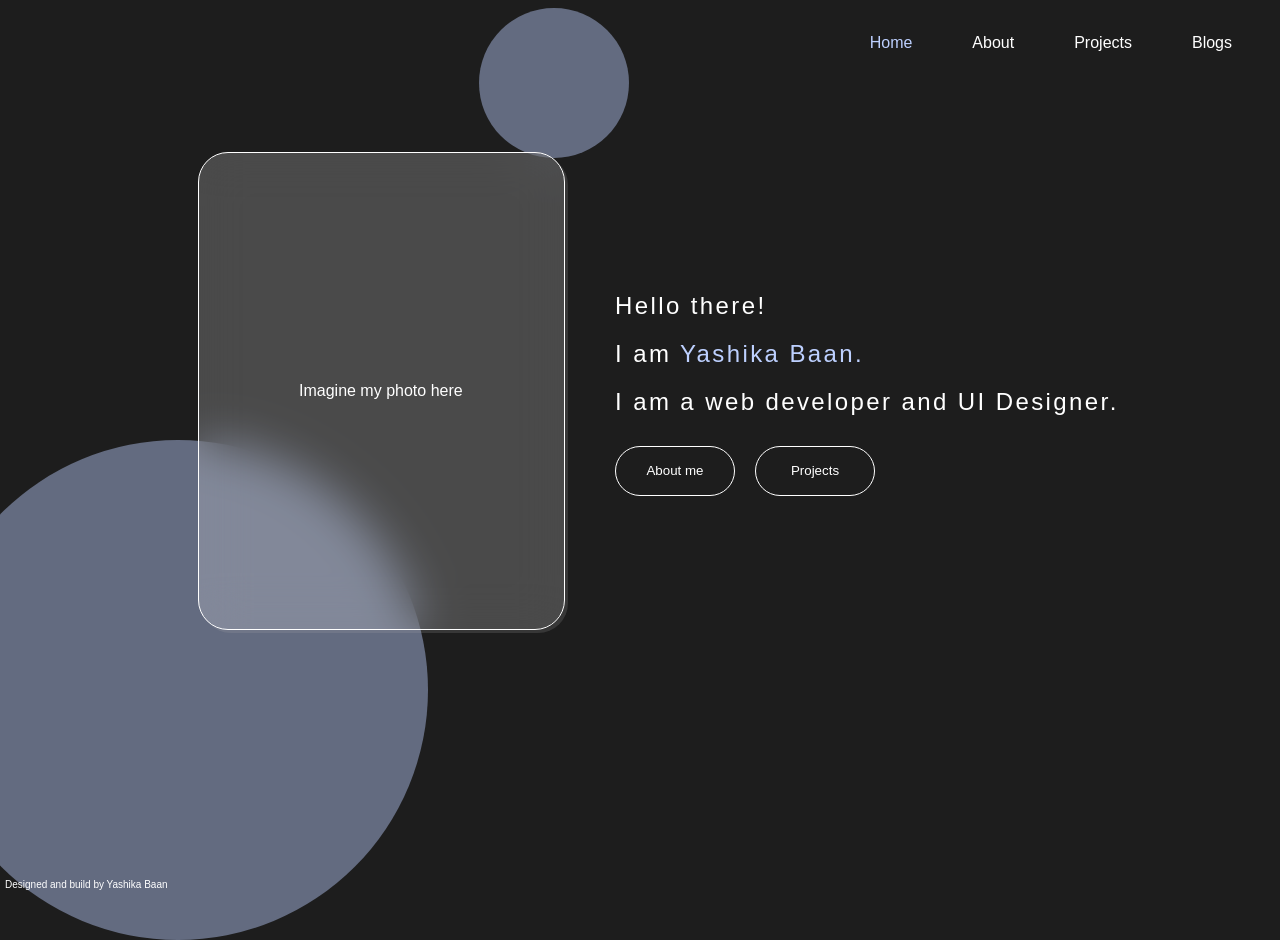
==== commit bfcca8fe: "init 3" ====
--- a/index.html
+++ b/index.html
@@ -1,456 +1 @@
-<!DOCTYPE html>
-<html lang="en">
-  <head>
-    <title>yashika baan's portfolio</title>
-    <meta charset="utf-8">
-    <meta name="viewport" content="width=device-width, initial-scale=1, shrink-to-fit=no">
-    
-    <link href="https://fonts.googleapis.com/css?family=Poppins:100,200,300,400,500,600,700,800,900" rel="stylesheet">
-
-    <link rel="stylesheet" href="css/open-iconic-bootstrap.min.css">
-    <link rel="stylesheet" href="css/animate.css">
-    
-    <link rel="stylesheet" href="css/owl.carousel.min.css">
-    <link rel="stylesheet" href="css/owl.theme.default.min.css">
-    <link rel="stylesheet" href="css/magnific-popup.css">
-
-    <link rel="stylesheet" href="css/aos.css">
-
-    <link rel="stylesheet" href="css/ionicons.min.css">
-    
-    <link rel="stylesheet" href="css/flaticon.css">
-    <link rel="stylesheet" href="css/icomoon.css">
-    <link rel="stylesheet" href="css/style.css">
-  </head>
-  <body data-spy="scroll" data-target=".site-navbar-target" data-offset="300">
-	  
-	  
-    <nav class="navbar navbar-expand-lg navbar-dark ftco_navbar ftco-navbar-light site-navbar-target" id="ftco-navbar">
-	    <div class="container">
-	      <a class="navbar-brand" href="index.html"><span>Yashika</span></a>
-	      <button class="navbar-toggler js-fh5co-nav-toggle fh5co-nav-toggle" type="button" data-toggle="collapse" data-target="#ftco-nav" aria-controls="ftco-nav" aria-expanded="false" aria-label="Toggle navigation">
-	        <span class="oi oi-menu"></span> Menu
-	      </button>
-
-	      <div class="collapse navbar-collapse" id="ftco-nav">
-	        <ul class="navbar-nav nav ml-auto">
-	          <li class="nav-item"><a href="#home-section" class="nav-link"><span>Home</span></a></li>
-	          <li class="nav-item"><a href="#about-section" class="nav-link"><span>About</span></a></li>
-	          <li class="nav-item"><a href="#images/yashika_baan's_Resume.pdf" class="nav-link"><span>Resume</span></a></li>
-	          <li class="nav-item"><a href="#page-4" class="nav-link"><span>Projects</span></a></li>
-
-	        </ul>
-	      </div>
-	    </div>
-	  </nav>
-	  <section class="hero-wrap js-fullheight">
-      <div class="overlay"></div>
-      <div class="container">
-        <div class="row no-gutters slider-text js-fullheight justify-content-center align-items-center">
-          <div class="col-lg-8 col-md-6 ftco-animate d-flex align-items-center">
-          	<div class="text text-center">
-          		<span class="subheading">Hey! I am</span>
-		  				<h1>Yashika Baan</h1>
-			  				<h2>I'm a 
-								  <span
-								     class="txt-rotate"
-								     data-period="2000"
-								     data-rotate='[ "Developer.","Graphic Designer." ]'></span>
-								</h2>
-							</div>
-            </div>
-          </div>
-        </div>
-      </div>
-      <div class="mouse">
-				<a href="#" class="mouse-icon">
-					<div class="mouse-wheel"><span class="ion-ios-arrow-round-down"></span></div>
-				</a>
-			</div>
-    </section>
-
-    <section class="ftco-about img ftco-section ftco-no-pt ftco-no-pb" id="about-section">
-    	<div class="container">
-    		<div class="row d-flex no-gutters">
-    			<div class="col-md-6 col-lg-6 d-flex">
-    				<div class="img-about img d-flex align-items-stretch">
-    					<div class="overlay"></div>
-	    				<div class="img d-flex align-self-stretch align-items-center" style="background-image:url(images/about.jpg);">
-	    				</div>
-    				</div>
-    			</div>
-    			<div class="col-md-6 col-lg-6 pl-md-5 py-5">
-    				<div class="row justify-content-start pb-3">
-		          <div class="col-md-12 heading-section ftco-animate">
-		          	<h1 class="big">About</h1>
-		            <h2 class="mb-4">About Me</h2>
-		            <p></p>
-		            <ul class="about-info mt-4 px-md-0 px-2">
-		            	<li class="d-flex"><span>Name:</span> <span>Yashika Baan</span></li>
-		            	<li class="d-flex"><span>Date of birth:</span> <span>August 30, 2001</span></li>
-		            	<li class="d-flex"><span>Address:</span> <span>Alwar, Rajasthan, India</span></li>
-		            	<li class="d-flex"><span>Zip code:</span> <span>301001</span></li>
-		            	<li class="d-flex"><span>Email:</span> <span>yashikabaan096@gmail.com</span></li>
-				<li class="d-flex"><span>Email:</span> <span>yashikabaan12345@gmail.com</span></li>
-		            </ul>
-		          </div>
-		        </div>
-	          <div class="counter-wrap ftco-animate d-flex mt-md-3">
-              <div class="text">
-              	<p class="mb-4">
-	                <span class="number" data-number="3">0</span>
-	                <span>Project complete</span>
-                </p>
-                <p><a href="#" class="btn btn-primary py-3 px-3">Download CV</a></p>
-              </div>
-	          </div>
-	        </div>
-        </div>
-    	</div>
-    </section>
-
-    <section class="ftco-section ftco-no-pb goto-here" id="resume-section">
-    	<div class="container">
-    		<div class="row">
-    			<div class="col-md-3">
-				    <nav id="navi">
-					    <ul>
-					      <li><a href="#page-1">Education</a></li>
-					      <li><a href="#page-2">Experience</a></li>
-					      <li><a href="#page-3">Skills</a></li>
-						  <li><a href="#page-4">Projects</a></li>
-						  <li><a href="#page-5">Postion of responsibility</a></li>
-					    </ul>
-					  </nav>
-					</div>
-					<div class="col-md-9">
-					  <div id="page-1" class= "page one">
-					  	<h2 class="heading">Education</h2>
-					    <div class="resume-wrap d-flex ftco-animate">
-					    	<div class="icon d-flex align-items-center justify-content-center">
-					    		<span class="flaticon-ideas"></span>
-					    	</div>
-					    	<div class="text pl-3">
-		    					<span class="date">2018-present</span>
-		    					<h2>Bachelor of Technology in Computer Science</h2>
-		    					<span class="position">Indian Institute of technology Mandi(H.P.)</span>
-		    					<p>CGPA:7.34</p>
-	    					</div>
-	    				</div>
-	    				<div class="resume-wrap d-flex ftco-animate">
-	    					<div class="icon d-flex align-items-center justify-content-center">
-					    		<span class="flaticon-ideas"></span>
-					    	</div>
-					    	<div class="text pl-3">
-		    					<span class="date">2017-2018</span>
-		    					<h2>Senior Secondry Education</h2>
-		    					<span class="position">Krishna vidhya mandir, Alwar, Rajasthan</span>
-		    					<p>percentage : 89.80%</p>
-		    				</div>
-	    				</div>
-	    				<div class="resume-wrap d-flex ftco-animate">
-	    					<div class="icon d-flex align-items-center justify-content-center">
-					    		<span class="flaticon-ideas"></span>
-					    	</div>
-					    	<div class="text pl-3">
-		    					<span class="date">2015-2016</span>
-		    					<h2>Secondary Education</h2>
-		    					<span class="position">Little angels sr. sec. school, Alwar, Rajasthan</span>
-		    					<p>percentage : 94.83%</p>
-		    				</div>
-	    				</div>
-
-					  <div id="page-2" class= "page two">
-					  	<h2 class="heading">Experience</h2>
-					    <div class="resume-wrap d-flex ftco-animate">
-					    	<div class="icon d-flex align-items-center justify-content-center">
-					    		<span class="flaticon-ideas"></span>
-					    	</div>
-					    	<div class="text pl-3">
-		    					<span class="date">May 2020-present</span>
-		    					<h2>Graphic Designer Intern</h2>
-								<span class="position">Furrytails Pvt. Ltd.</span>
-								<ul>
-								<li>Responsible for creating digital posters and vector arts.</li>
-								<li>Created the designs on Adobe Illustrator, Adobe Photoshop and Inks-cape.</li>
-							    </ul>
-							</div>
-						</div>
-					  <div id="page-3" class= "page three">
-					  	<h2 class="heading">Skills</h2>
-					  	<div class="row progress-circle mb-5">
-					  		<div class="col-lg-4 mb-4">
-						      <div class="bg-white rounded-lg shadow p-4">
-						        <h2 class="h5 font-weight-bold text-center mb-4">Python</h2>
-
-						        <!-- Progress bar 1 -->
-						        <div class="progress mx-auto" data-value='90'>
-						          <span class="progress-left">
-                        <span class="progress-bar border-primary"></span>
-						          </span>
-						          <span class="progress-right">
-                        <span class="progress-bar border-primary"></span>
-						          </span>
-						          <div class="progress-value w-100 h-100 rounded-circle d-flex align-items-center justify-content-center">
-						            <div class="h2 font-weight-bold">70<sup class="small">%</sup></div>
-						          </div>
-						        </div>
-						      </div>
-						    </div>
-
-						    <div class="col-lg-4 mb-4">
-						      <div class="bg-white rounded-lg shadow p-4">
-						        <h2 class="h5 font-weight-bold text-center mb-4">HTML , CSS</h2>
-
-						        <!-- Progress bar 1 -->
-						        <div class="progress mx-auto" data-value='80'>
-						          <span class="progress-left">
-                        <span class="progress-bar border-primary"></span>
-						          </span>
-						          <span class="progress-right">
-                        <span class="progress-bar border-primary"></span>
-						          </span>
-						          <div class="progress-value w-100 h-100 rounded-circle d-flex align-items-center justify-content-center">
-						            <div class="h2 font-weight-bold">80<sup class="small">%</sup></div>
-						          </div>
-						        </div>
-						        <!-- END -->
-
-						      </div>
-						    </div>
-
-						    <div class="col-lg-4 mb-4">
-						      <div class="bg-white rounded-lg shadow p-4">
-						        <h2 class="h5 font-weight-bold text-center mb-4">C , C++</h2>
-
-						        <!-- Progress bar 1 -->
-						        <div class="progress mx-auto" data-value='75'>
-						          <span class="progress-left">
-                        <span class="progress-bar border-primary"></span>
-						          </span>
-						          <span class="progress-right">
-                        <span class="progress-bar border-primary"></span>
-						          </span>
-						          <div class="progress-value w-100 h-100 rounded-circle d-flex align-items-center justify-content-center">
-						            <div class="h2 font-weight-bold">60<sup class="small">%</sup></div>
-						          </div>
-						        </div>
-						        <!-- END -->
-						      </div>
-						    </div>
-						  </div>
-						  
-					  	<div class="row">
-					  		<div class="col-md-6 animate-box">
-									<div class="progress-wrap ftco-animate">
-										<h3>Photoshop</h3>
-										<div class="progress">
-										 	<div class="progress-bar color-1" role="progressbar" aria-valuenow="90"
-										  	aria-valuemin="0" aria-valuemax="100" style="width:90%">
-										    <span>90%</span>
-										  	</div>
-										</div>
-									</div>
-								</div>
-								<div class="col-md-6 animate-box">
-									<div class="progress-wrap ftco-animate">
-										<h3>Illustrator</h3>
-										<div class="progress">
-										 	<div class="progress-bar color-2" role="progressbar" aria-valuenow="85"
-										  	aria-valuemin="0" aria-valuemax="100" style="width:85%">
-										    <span>85%</span>
-										  	</div>
-										</div>
-									</div>
-								</div>
-								<div class="col-md-6 animate-box">
-									<div class="progress-wrap ftco-animate">
-										<h3>Inkscape</h3>
-										<div class="progress">
-										 	<div class="progress-bar color-3" role="progressbar" aria-valuenow="95"
-										  	aria-valuemin="0" aria-valuemax="100" style="width:95%">
-										    <span>75%</span>
-										  	</div>
-										</div>
-									</div>
-								</div>
-								<div class="col-md-6 animate-box">
-									<div class="progress-wrap ftco-animate">
-										<h3>Machine Learning</h3>
-										<div class="progress">
-										 	<div class="progress-bar color-4" role="progressbar" aria-valuenow="90"
-										  	aria-valuemin="0" aria-valuemax="100" style="width:90%">
-										    <span>90%</span>
-										  	</div>
-										</div>
-									</div>
-								</div>
-								<div class="col-md-6 animate-box">
-									<div class="progress-wrap ftco-animate">
-										<h3>Bash</h3>
-										<div class="progress">
-										 	<div class="progress-bar color-5" role="progressbar" aria-valuenow="70"
-										  	aria-valuemin="0" aria-valuemax="100" style="width:70%">
-										    <span>40%</span>
-										  	</div>
-										</div>
-									</div>
-								</div>
-								<div class="col-md-6 animate-box">
-									<div class="progress-wrap ftco-animate">
-										<h3>Git</h3>
-										<div class="progress">
-										 	<div class="progress-bar color-6" role="progressbar" aria-valuenow="80"
-										  	aria-valuemin="0" aria-valuemax="100" style="width:80%">
-										    <span>70%</span>
-										  	</div>
-										</div>
-									</div>
-								</div>
-					  	</div>
-					  </div>
-					  <div id="page-4" class= "page four">
-					    <h2 class="heading">Projects</h2>
-					    <div class="resume-wrap d-flex ftco-animate">
-					    	<div class="icon d-flex align-items-center justify-content-center">
-					    		<span class="flaticon-ideas"></span>
-					    	</div>
-					    	<div class="text pl-3">
-		    					<span class="date">2019</span>
-		    					<h2>DATA PREDICTION MODEL BASED ON PROBABILITY</h2>
-		    					<span class="position">IIT Mandi</span>
-		    					<ul>
-									<li>Given real life Database containing students details build a prediction model
-										for generalizing and predicting data based on given attributes.</li>
-									<li>Created project by using Python, Machine Learning, Numpy, Matplotlib and
-										python libraries.</li>
-								</ul>
-	    					</div>
-	    				</div>
-	    				<div class="resume-wrap d-flex ftco-animate">
-	    					<div class="icon d-flex align-items-center justify-content-center">
-					    		<span class="flaticon-ideas"></span>
-					    	</div>
-					    	<div class="text pl-3">
-		    					<span class="date">2019</span>
-		    					<h2>DATA PREDICTION/ANALYSIS USING REGRESSION MODEL
-									(LINEAR AND POLYNOMIAL)</h2>
-		    					<span class="position">IIT Mandi</span>
-								<ul>
-									<li>Given a real life dataset containing attributes related to Broadband
-										Connection of a internet company.</li>
-									<li>Project was divided in four parts data cleaning, descriptive analytics,
-										predictive analytics, data preprocessing.</li>
-									<li>My part was to work on data cleaning and predictive analysis. And used
-										Python, Django, Machine Learning etc.</li>
-								</ul>
-		    				</div>
-	    				</div>
-	    				<div class="resume-wrap d-flex ftco-animate">
-	    					<div class="icon d-flex align-items-center justify-content-center">
-					    		<span class="flaticon-ideas"></span>
-					    	</div>
-					    	<div class="text pl-3">
-		    					<span class="date">2019</span>
-		    					<h2>INTRACTIVE WEBSITE FOR EXTRACTING DATA FROM SQL DATASET.</h2>
-		    					<span class="position">IIT Mandi</span>
-								<ul>
-									<li>Build a working website to manipulate a database</li>
-									<li>I worked on the front-end developer and created the UI website.</li>
-									<li>Created the project based on Html, CSS , Java Script, SQL and PHP.</li>
-								</ul>
-		    				</div>
-						</div>
-						<div id="page-5" class= "page five">
-							<h2 class="heading">Positions of responsibility</h2>
-						  <div class="resume-wrap d-flex ftco-animate">
-							  <div class="icon d-flex align-items-center justify-content-center">
-								  <span class="flaticon-ideas"></span>
-							  </div>
-							  <div class="text pl-3">
-								  <span class="date">December 2019-March 2020</span>
-								  <h2>Head of graphic design team</h2>
-								  <span class="position">Astrax, IIT Mandi</span>
-								  <ul>
-								  <li>Design head for AstraX , the inter-college Astro-Meet of Indian Institute of
-									Technology Mandi which is organised by Space Technology and Astronomy
-									Cell (STAC), IIT Mandi.</li>
-								  <li>Managed a Team of Graphic Design for intra college astro meet AstraX.</li>
-								  </ul>
-							  </div>
-
-						  </div>
-						  </div>
-					  </div>
-					</div>
-			  </div>
-    	</div>
-    </section>
-
-    <footer class="ftco-footer ftco-section">
-      <div class="container">
-        <div class="row mb-5">
-          <div class="col-md">
-            <div class="ftco-footer-widget mb-4">
-              <h2 class="ftco-heading-2">About</h2>
-              <p>Her are my social liks.</p>
-              <ul class="ftco-footer-social list-unstyled float-md-left float-lft mt-5">
-                <li class="ftco-animate"><a href="https://www.facebook.com/yashika.baan.73"><span class="icon-facebook"></span></a></li>
-                <li class="ftco-animate"><a href="https://www.instagram.com/yashika_baan/"><span class="icon-instagram"></span></a></li>
-              </ul>
-            </div>
-          </div>
-          <div class="col-md">
-            <div class="ftco-footer-widget mb-4 ml-md-4">
-              <h2 class="ftco-heading-2">Links</h2>
-              <ul class="list-unstyled">
-                <li><a href="#"><span class="icon-long-arrow-right mr-2"></span>Home</a></li>
-                <li><a href="#"><span class="icon-long-arrow-right mr-2"></span>About</a></li>
-                <li><a href="#"><span class="icon-long-arrow-right mr-2"></span>Projects</a></li>
-                <li><a href="#"><span class="icon-long-arrow-right mr-2"></span>Contact</a></li>
-              </ul>
-            </div>
-          </div>
-          <div class="col-md">
-            <div class="ftco-footer-widget mb-4">
-            	<h2 class="ftco-heading-2">Have a Questions?</h2>
-            	<div class="block-23 mb-3">
-	              <ul>
-	                <li><span class="icon icon-map-marker"></span><span class="text">Alwar, Rajasthan, India</span></li>
-	                <li><a href="#"><span class="icon icon-envelope"></span><span class="text">yashikabaan12345@gmail.com</span></a></li>
-	                <li><a href="#"><span class="icon icon-envelope"></span><span class="text">yashikabaan096@gmail.com</span></a></li>
-	              </ul>
-	            </div>
-            </div>
-          </div>
-        </div>
-        <div class="row">
-          <div class="col-md-12 text-center">
-        </div>
-        </div>
-      </div>
-    </footer>
-    
-  
-
-  <!-- loader -->
-  <div id="ftco-loader" class="show fullscreen"><svg class="circular" width="48px" height="48px"><circle class="path-bg" cx="24" cy="24" r="22" fill="none" stroke-width="4" stroke="#eeeeee"/><circle class="path" cx="24" cy="24" r="22" fill="none" stroke-width="4" stroke-miterlimit="10" stroke="#F96D00"/></svg></div>
-
-
-  <script src="js/jquery.min.js"></script>
-  <script src="js/jquery-migrate-3.0.1.min.js"></script>
-  <script src="js/popper.min.js"></script>
-  <script src="js/bootstrap.min.js"></script>
-  <script src="js/jquery.easing.1.3.js"></script>
-  <script src="js/jquery.waypoints.min.js"></script>
-  <script src="js/jquery.stellar.min.js"></script>
-  <script src="js/owl.carousel.min.js"></script>
-  <script src="js/jquery.magnific-popup.min.js"></script>
-  <script src="js/aos.js"></script>
-  <script src="js/jquery.animateNumber.min.js"></script>
-  <script src="js/scrollax.min.js"></script>
-  
-  <script src="js/main.js"></script>
-    
-  </body>
-</html>
+<!doctype html><html lang=""><head><meta charset="utf-8"><meta http-equiv="X-UA-Compatible" content="IE=edge"><meta name="viewport" content="width=device-width,initial-scale=1"><link rel="icon" href="/icon.png"><link rel="stylesheet" href="https://cdnjs.cloudflare.com/ajax/libs/font-awesome/4.7.0/css/font-awesome.min.css"><title>Yashika's portfolio</title><script defer="defer" src="/js/chunk-vendors.204d5c63.js"></script><script defer="defer" src="/js/app.867d1a64.js"></script><link href="/css/app.4025e740.css" rel="stylesheet"></head><body><noscript><strong>We're sorry but portfolio doesn't work properly without JavaScript enabled. Please enable it to continue.</strong></noscript><div id="app"></div></body></html>
--- a/css/app.4025e740.css
+++ b/css/app.4025e740.css
@@ -0,0 +1 @@
+.button1:active,.button1:hover{color:#bdd0ff}.button2:active,.button2:hover{color:#ffd0b6}.button3:active,.button3:hover{color:#bdffc4}.button4:active,.button4:hover{color:#bdfbff}.button5:active,.button5:hover{color:#ffbdbd}*{font-family:Gill Sans,Gill Sans MT,Calibri,Trebuchet MS,sans-serif;color:#fff}body{background-color:#1d1d1d;max-height:100%;overflow:hidden}.circle1{width:500px;height:500px;left:-72px;bottom:-40px;animation:circle1 5s infinite}.circle1,.circle2{position:absolute;border-radius:100%}.circle2{width:200px;height:200px;left:1303px;animation:circle2 6s infinite}.circle3{position:absolute;width:150px;height:150px;left:479px;border-radius:100%;animation:circle3 8s infinite}@keyframes circle1{0%{transform:translateY(20%)}50%{transform:translateY(25%)}to{transform:translateY(20%)}}@keyframes circle2{0%{transform:translateY(340px)}50%{transform:translateY(320px)}to{transform:translateY(340px)}}@keyframes circle3{0%{transform:translateY(20px)}50%{transform:translateY(40px)}to{transform:translateY(20px)}}.home-container{position:absolute;left:198px;top:152px;display:flex;flex-direction:row}.card{position:relative;width:367px;height:478px;display:flex;align-items:center;padding-left:100px}.about,.card{box-sizing:border-box;background:hsla(0,0%,100%,.2);border:1px solid #fff;-webkit-backdrop-filter:blur(24px);backdrop-filter:blur(24px);border-radius:30px;box-shadow:3px 3px 0 0 hsla(0,0%,67%,.188)}.about{position:absolute;top:100px;left:15%;width:70%;height:75%;padding:100px}.about p{letter-spacing:.08em}.home-text-class{position:relative;margin-left:50px;margin-top:120px}.home-text-class h2{font-weight:200;letter-spacing:.1em}.home-button{height:50px;width:120px;margin-right:20px;margin-top:10px;background-color:hsla(0,0%,100%,0);border-radius:30px;border:1px solid #fff;cursor:pointer}.home-button:hover{background-color:hsla(0,0%,100%,.188);box-shadow:2px 2px 0 0 hsla(0,0%,67%,.188)}.footer-text{font-size:10px;color:#fff;position:absolute;bottom:0;left:5px}.app-header-class{display:flex;flex-direction:row;float:right;margin-top:10px;margin-right:10px;z-index:100}.header-button{margin-left:30px;margin-right:30px;cursor:pointer;font-weight:300}.fa,.header-button{font-size:16px;text-decoration:none}.fa{padding:6px;width:20px;text-align:center;margin:5px 2px;background:#ffd0b6}.fa:hover{opacity:.8}.projects{display:flex;flex-direction:column;position:absolute;top:100px;left:100px}.card-row{display:flex;flex-direction:row}.card-projects{height:200px;width:320px;margin:15px;background:hsla(0,0%,100%,.2);border:1px solid #fff;-webkit-backdrop-filter:blur(24px);backdrop-filter:blur(24px);border-radius:30px;box-shadow:3px 3px 0 0 hsla(0,0%,67%,.188);padding:40px}.card-projects h2{color:#bdffc4;font-weight:400}
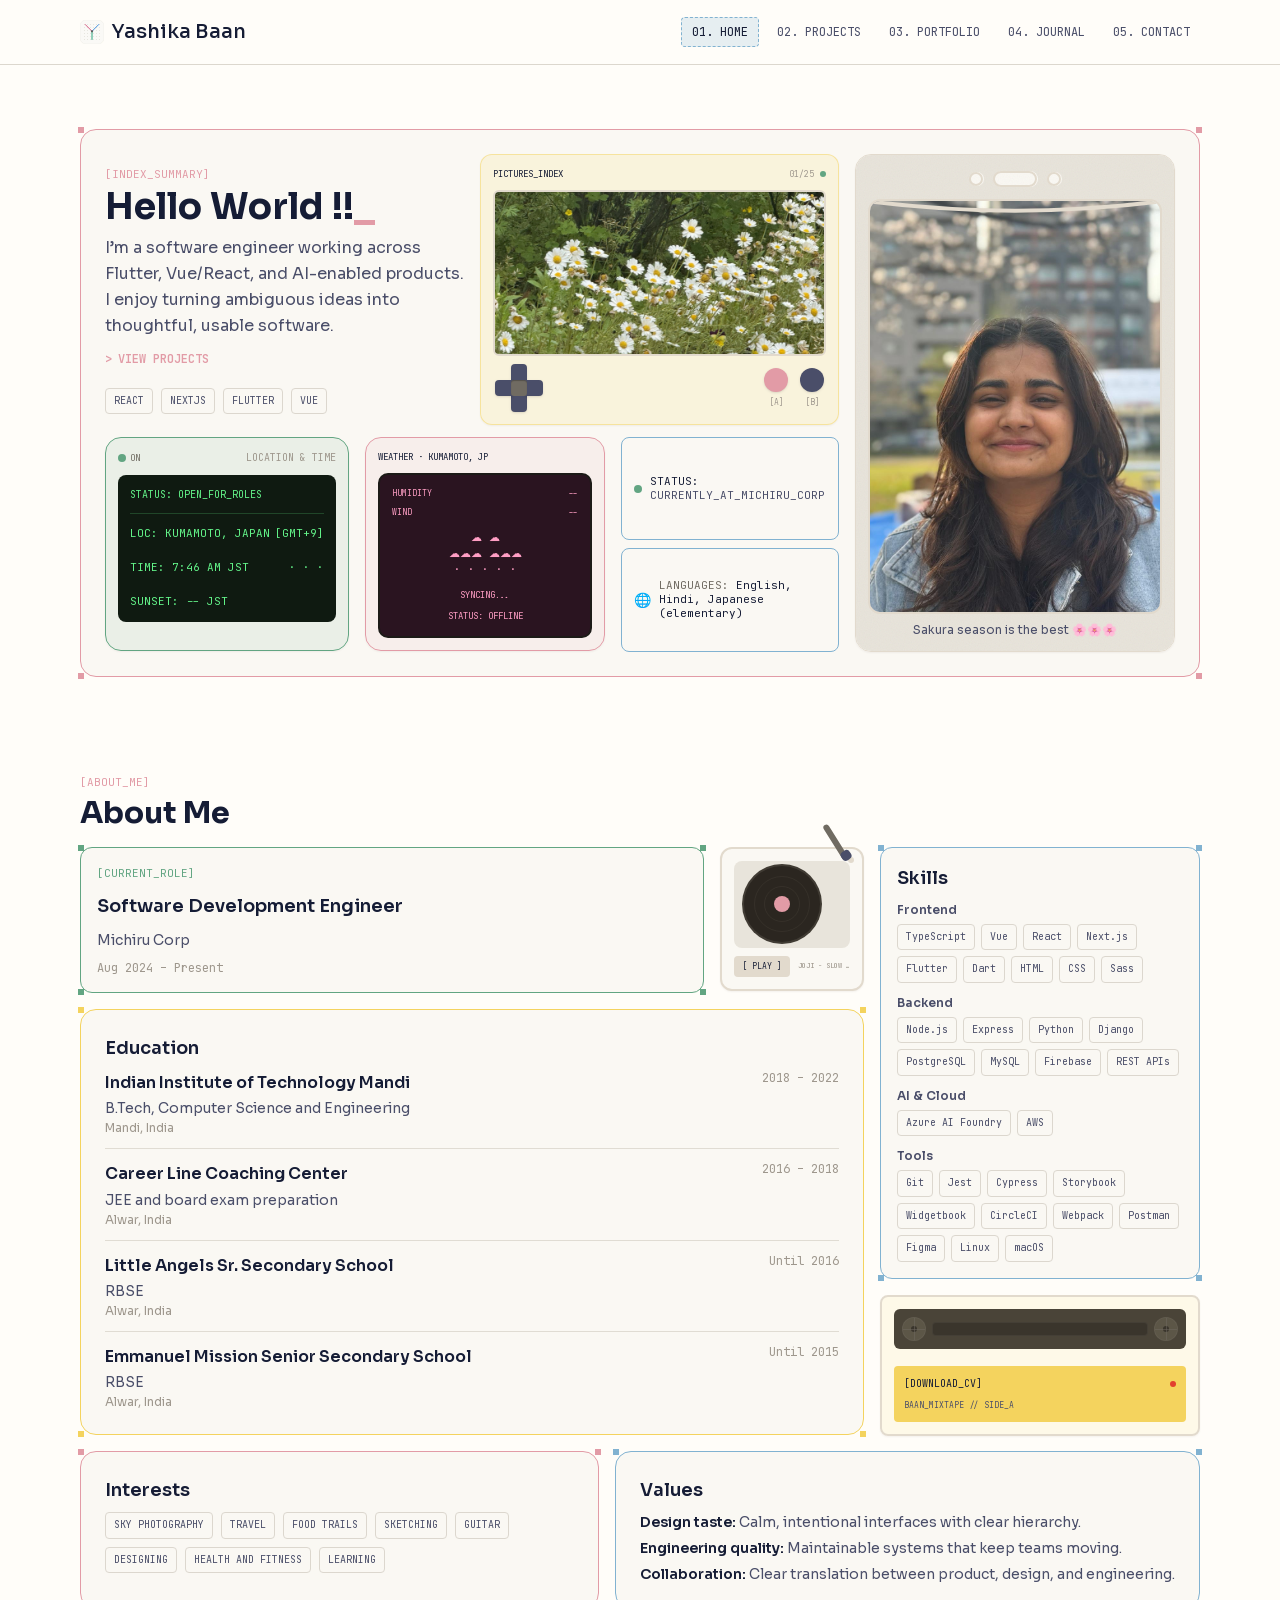
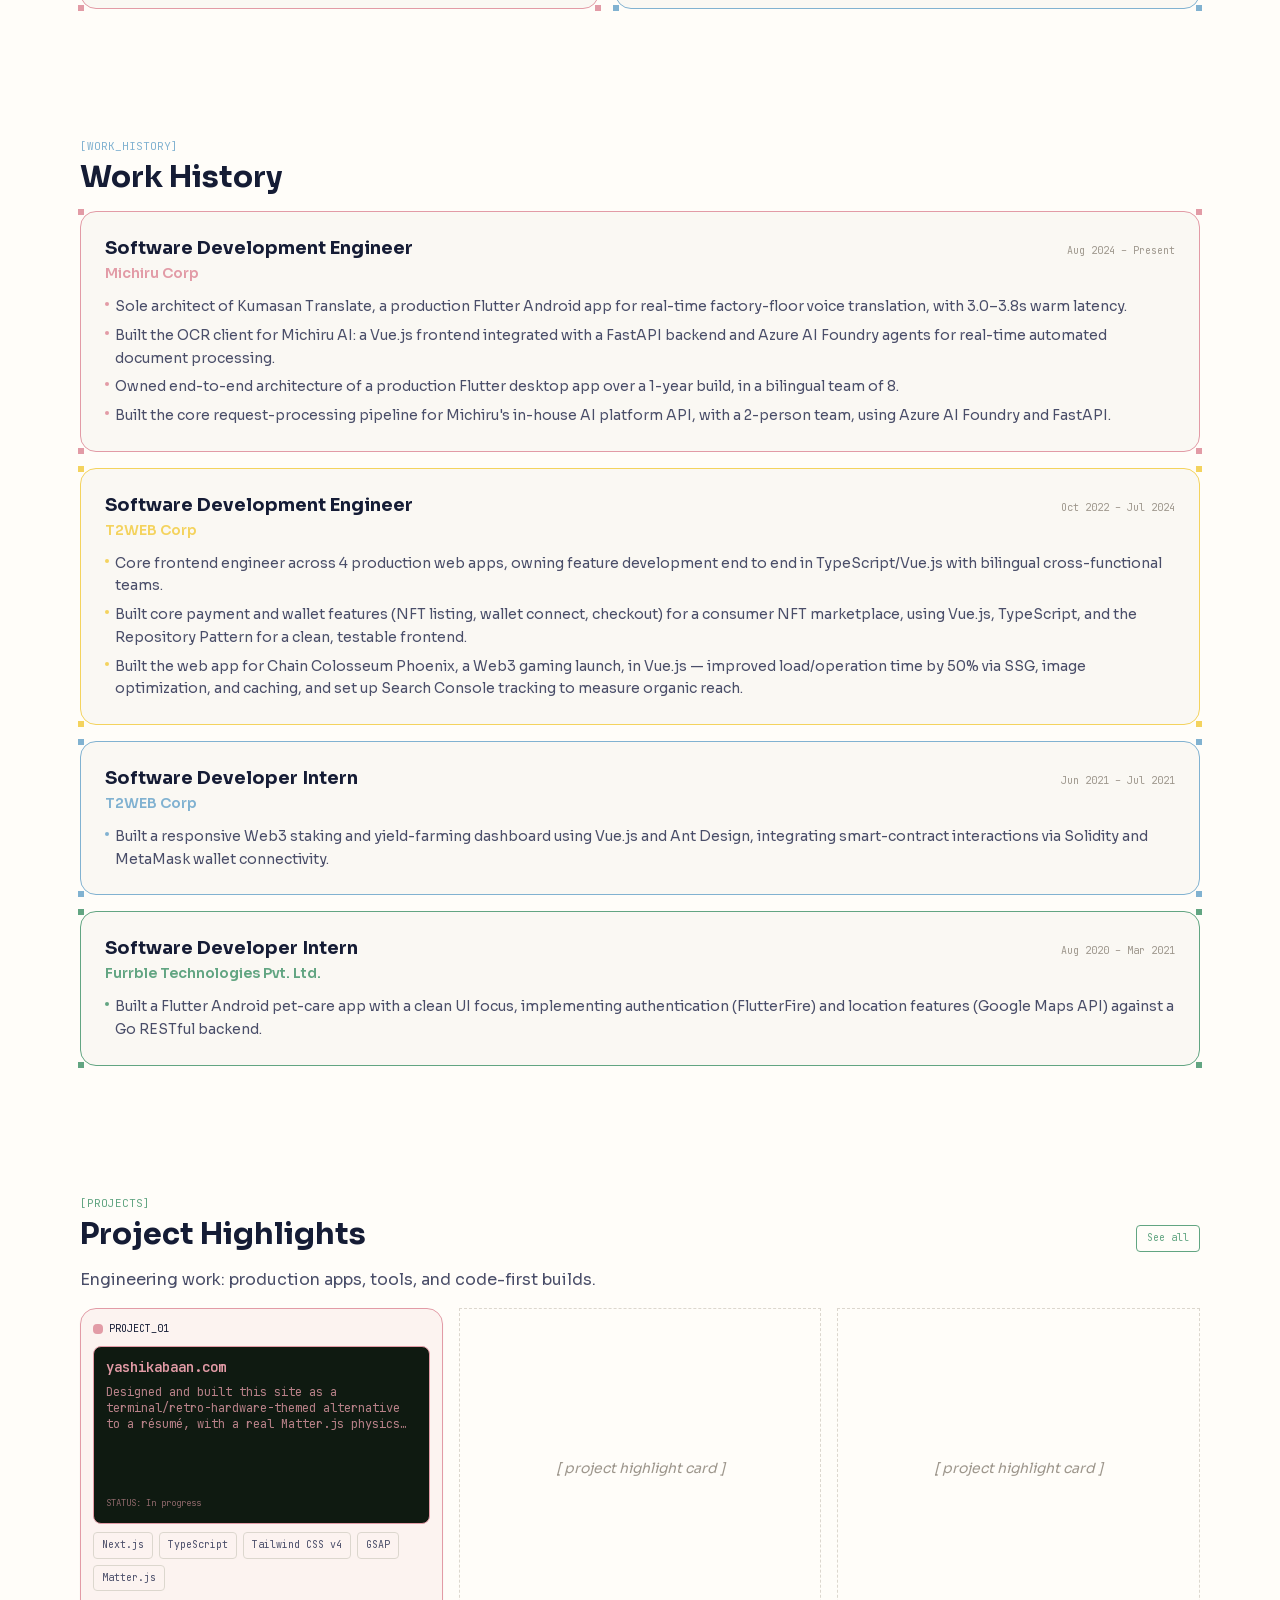
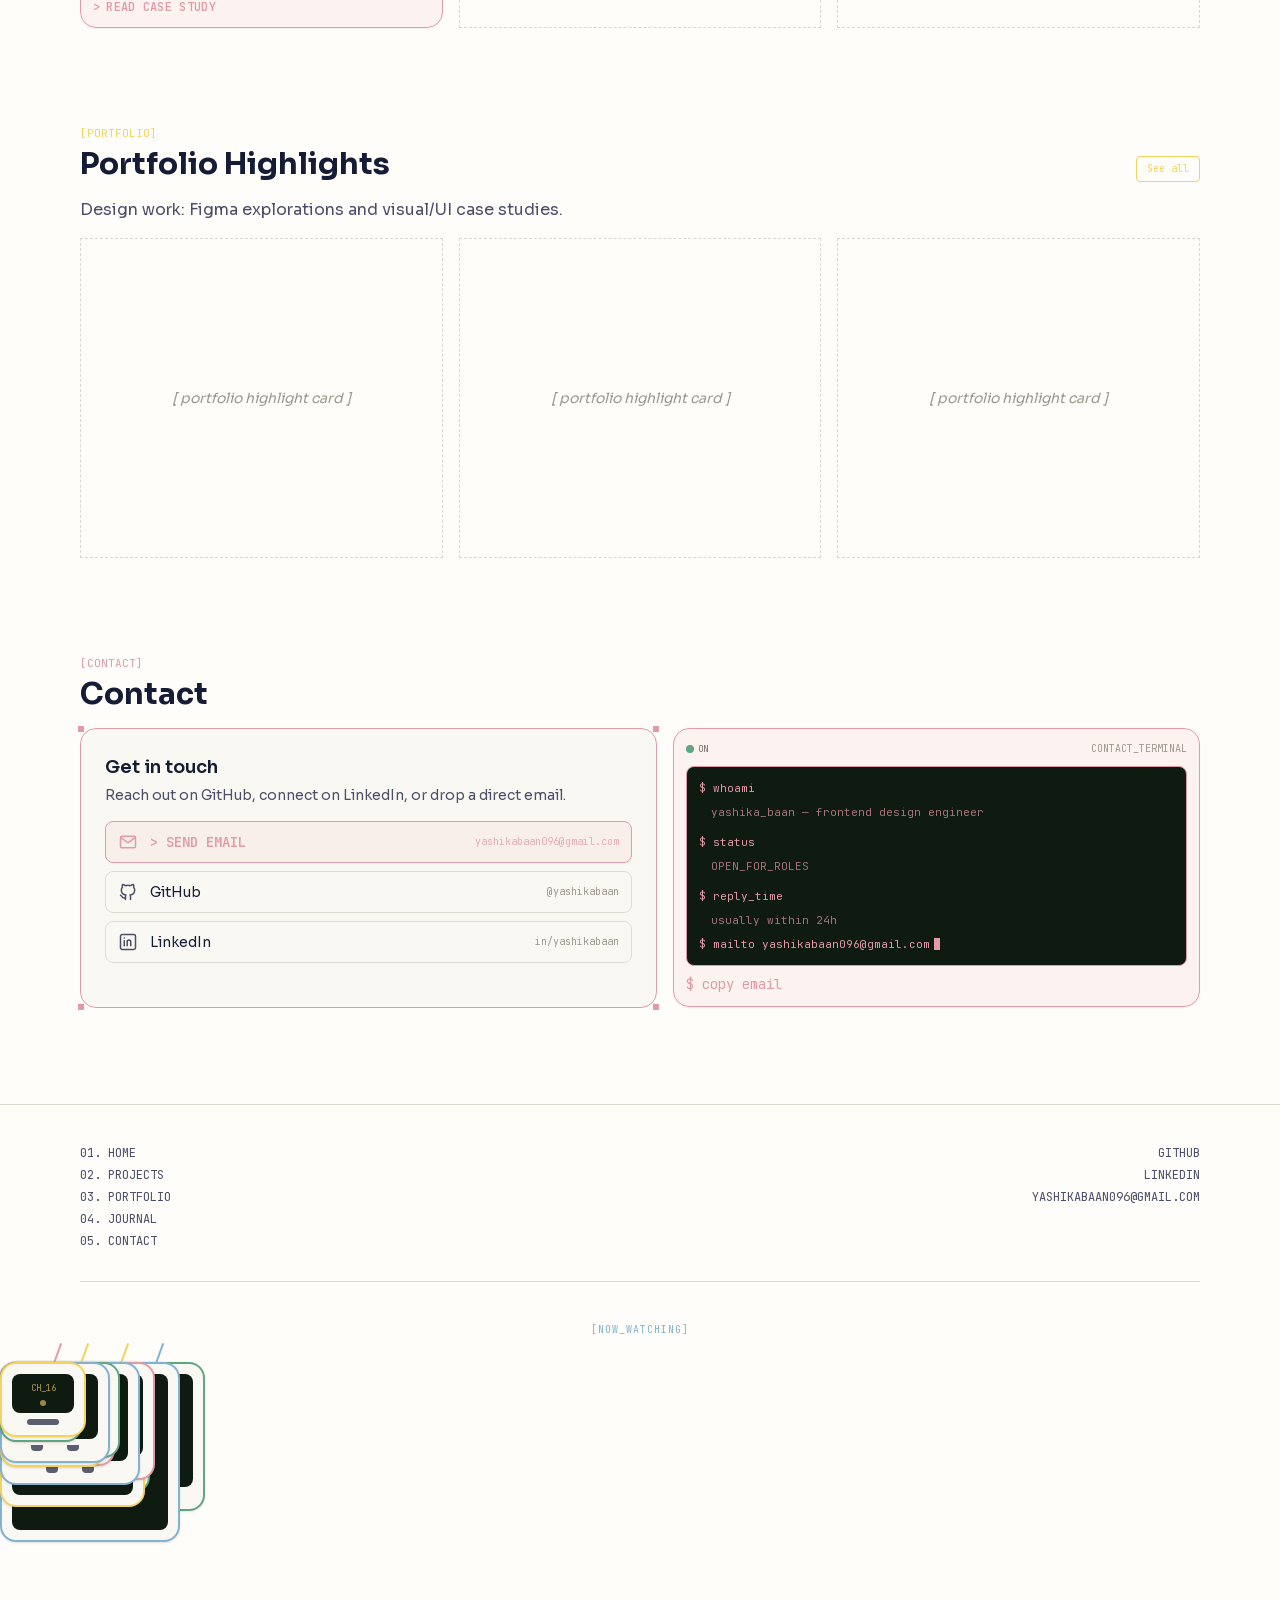
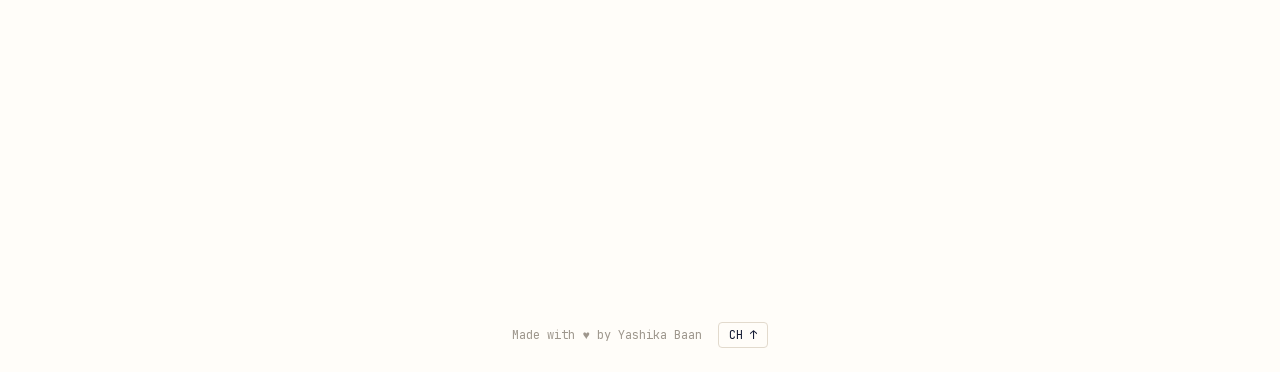
==== commit 43bacba6: "deploy: yashikabaan/portfolio@35e5f0bdfedccb2ac7aa66a07cc8c31336f78081" ====
--- a/index.html
+++ b/index.html
@@ -1 +1 @@
-<!doctype html><html lang=""><head><meta charset="utf-8"><meta http-equiv="X-UA-Compatible" content="IE=edge"><meta name="viewport" content="width=device-width,initial-scale=1"><link rel="icon" href="/icon.png"><link rel="stylesheet" href="https://cdnjs.cloudflare.com/ajax/libs/font-awesome/4.7.0/css/font-awesome.min.css"><title>Yashika's portfolio</title><script defer="defer" src="/js/chunk-vendors.204d5c63.js"></script><script defer="defer" src="/js/app.867d1a64.js"></script><link href="/css/app.4025e740.css" rel="stylesheet"></head><body><noscript><strong>We're sorry but portfolio doesn't work properly without JavaScript enabled. Please enable it to continue.</strong></noscript><div id="app"></div></body></html>+<!DOCTYPE html><html lang="en" class="sora_24309b3-module__0T98Aa__variable jetbrains_mono_68d574a-module__ggYvfa__variable"><head><meta charSet="utf-8"/><meta name="viewport" content="width=device-width, initial-scale=1"/><link rel="preload" href="/_next/static/media/051742360c26797e-s.p.1bkzbscqrt8rl.woff2" as="font" crossorigin="" type="font/woff2"/><link rel="preload" href="/_next/static/media/6bd983bd58a87a3d-s.p.1hey5yyym6mz_.woff2" as="font" crossorigin="" type="font/woff2"/><link rel="preload" as="image" href="/logo.svg"/><link rel="stylesheet" href="/_next/static/chunks/3_kskn_w0tmk1.css" data-precedence="next"/><link rel="preload" as="script" fetchPriority="low" href="/_next/static/chunks/22emux2du5j43.js"/><script src="/_next/static/chunks/2k4ea2q1pj4ke.js" async=""></script><script src="/_next/static/chunks/3kmozkq6tgqnz.js" async=""></script><script src="/_next/static/chunks/turbopack-15v2viaqu3nit.js" async=""></script><script src="/_next/static/chunks/1ofy6cv4npfmt.js" async=""></script><script src="/_next/static/chunks/1riivtc7inadf.js" async=""></script><script src="/_next/static/chunks/1nl4pcax4fdkp.js" async=""></script><script src="/_next/static/chunks/3pmp7xeoxh80i.js" async=""></script><meta name="next-size-adjust" content=""/><title>Yashika Baan | Frontend Engineer</title><meta name="description" content="Portfolio of Yashika Baan, a frontend engineer in Japan."/><link rel="icon" href="/logo.svg"/><script src="/_next/static/chunks/0cz1d0mv5g_q7.js" noModule=""></script></head><body class="flex flex-col min-h-screen bg-bg"><div hidden=""><!--$--><!--/$--></div><div class="flex-1 flex flex-col"><header class="w-full sticky top-0 z-50 bg-bg border-b border-border"><div class="w-full max-w-6xl mx-auto px-4 flex items-center justify-between h-16"><a class="flex items-center gap-2 text-xl font-medium text-text" href="/"><img alt="" width="24" height="24" decoding="async" data-nimg="1" style="color:transparent" src="/logo.svg"/>Yashika Baan</a><nav class="hidden md:flex items-center gap-2"><a class="rounded border border-dashed border-accent-blue bg-accent-blue/20 px-2.5 py-1.5 font-mono text-xs text-text" href="/">01. HOME</a><a class="px-2.5 py-1.5 font-mono text-xs text-text-secondary hover:text-text" href="/projects/">02. PROJECTS</a><a class="px-2.5 py-1.5 font-mono text-xs text-text-secondary hover:text-text" href="/portfolio/">03. PORTFOLIO</a><a class="px-2.5 py-1.5 font-mono text-xs text-text-secondary hover:text-text" href="/blog/">04. JOURNAL</a><a class="px-2.5 py-1.5 font-mono text-xs text-text-secondary hover:text-text" href="/#contact">05. CONTACT</a></nav><div class="md:hidden"><button type="button" aria-label="Open menu" aria-expanded="false" class="relative z-50 flex h-8 w-8 shrink-0 flex-col items-center justify-center gap-1.5 cursor-pointer"><span class="block h-0.5 w-5 bg-text transition-transform duration-200 "></span><span class="block h-0.5 w-5 bg-text transition-opacity duration-200 "></span><span class="block h-0.5 w-5 bg-text transition-transform duration-200 "></span></button></div></div></header><main class="flex-1 w-full"><div class="w-full max-w-6xl mx-auto px-4 pt-16 pb-24"><div class="flex flex-col gap-24"><div class="relative rounded-2xl border-[1.5px] border-accent-rose bg-surface p-6 "><span class="absolute -left-[3px] -top-[3px] size-[6px] bg-accent-rose"></span><span class="absolute -right-[3px] -top-[3px] size-[6px] bg-accent-rose"></span><span class="absolute -bottom-[3px] -left-[3px] size-[6px] bg-accent-rose"></span><span class="absolute -bottom-[3px] -right-[3px] size-[6px] bg-accent-rose"></span><div class="flex flex-col md:flex-row gap-4 md:items-stretch"><div class="flex flex-col gap-3 min-w-0"><div class="flex flex-col sm:flex-row gap-4 sm:items-center"><div class="flex flex-1 flex-col gap-4 min-w-0"><div><p class="font-mono text-[11px] text-accent-rose">[INDEX_SUMMARY]</p><h1 class="text-4xl font-extrabold text-text mt-1">Hello World !!<span class="cursor-blink text-accent-rose" aria-hidden="true">_</span></h1><p class="text-text-secondary text-base mt-2 leading-relaxed">I’m a software engineer working across Flutter, Vue/React, and AI-enabled products. I enjoy turning ambiguous ideas into thoughtful, usable software.</p><a class="inline-flex items-center gap-1.5 mt-3 font-mono text-xs font-bold text-accent-rose hover:underline" href="/projects/"><span aria-hidden="true">&gt;</span> VIEW PROJECTS</a></div><div class="flex flex-wrap gap-2"><span class="border border-border rounded px-2 py-1 font-mono text-[10px] text-text-secondary">REACT</span><span class="border border-border rounded px-2 py-1 font-mono text-[10px] text-text-secondary">NEXTJS</span><span class="border border-border rounded px-2 py-1 font-mono text-[10px] text-text-secondary">FLUTTER</span><span class="border border-border rounded px-2 py-1 font-mono text-[10px] text-text-secondary">VUE</span></div></div><div class="w-full sm:flex-1"><div class="relative flex flex-col gap-2 bg-accent-yellow/15 border border-accent-yellow/50 rounded-xl p-3 transition-transform duration-300 ease-out will-change-transform" style="transform:rotateX(0deg) rotateY(0deg) scale(1);box-shadow:0 1px 2px rgba(35,29,23,0.05)"><div class="flex items-center justify-between"><span class="font-mono text-[9px] text-text">PICTURES_INDEX</span><span class="flex items-center gap-1.5"><span class="font-mono text-[8px] text-text-muted">01<!-- -->/<!-- -->25</span><span class="size-1.5 rounded-full bg-accent-green"></span></span></div><div class="relative aspect-[2/1] rounded-md overflow-hidden bg-surface-sunken border-2 border-border-strong"><img alt="" loading="lazy" decoding="async" data-nimg="fill" class="object-cover transition-[object-position] duration-300 ease-out" style="position:absolute;height:100%;width:100%;left:0;top:0;right:0;bottom:0;object-position:50% 50%;color:transparent" src="/gallery/1.jpg"/></div><div class="flex items-center justify-between px-0.5"><div class="relative w-12 h-12 shrink-0"><button type="button" aria-label="Pan image up" class="absolute left-1/2 top-0 -translate-x-1/2 w-4 h-[18px] rounded-t-[4px] bg-text-secondary shadow-sm cursor-pointer transition-transform duration-150 hover:scale-110 active:scale-90"></button><button type="button" aria-label="Pan image down" class="absolute left-1/2 bottom-0 -translate-x-1/2 w-4 h-[18px] rounded-b-[4px] bg-text-secondary shadow-sm cursor-pointer transition-transform duration-150 hover:scale-110 active:scale-90"></button><button type="button" aria-label="Previous image" class="absolute top-1/2 left-0 -translate-y-1/2 h-4 w-[18px] rounded-l-[4px] bg-text-secondary shadow-sm cursor-pointer transition-transform duration-150 hover:scale-110 active:scale-90"></button><button type="button" aria-label="Next image" class="absolute top-1/2 right-0 -translate-y-1/2 h-4 w-[18px] rounded-r-[4px] bg-text-secondary shadow-sm cursor-pointer transition-transform duration-150 hover:scale-110 active:scale-90"></button><span class="absolute left-1/2 top-1/2 -translate-x-1/2 -translate-y-1/2 size-4 rounded-[3px] bg-text-tertiary shadow-[inset_0_1px_1px_rgba(0,0,0,0.25)]"></span></div><div class="flex items-end gap-3"><div class="flex flex-col items-center gap-1"><button type="button" aria-label="Next image" class="size-6 rounded-full bg-accent-rose shadow-sm cursor-pointer transition-transform duration-150 hover:scale-110 hover:brightness-110 active:scale-90"></button><span class="font-mono text-[8px] text-text-muted">[A]</span></div><div class="flex flex-col items-center gap-1"><button type="button" aria-label="Previous image" class="size-6 rounded-full bg-text-secondary shadow-sm cursor-pointer transition-transform duration-150 hover:scale-110 hover:brightness-110 active:scale-90"></button><span class="font-mono text-[8px] text-text-muted">[B]</span></div></div></div></div></div></div><div class="flex flex-col sm:flex-row gap-4 sm:items-stretch"><div class="relative bg-surface border border-border-subtle rounded-2xl p-3 flex flex-col gap-2 transition-transform duration-300 ease-out will-change-transform flex-1 !border-accent-green !bg-accent-green/10" style="transform:rotateX(0deg) rotateY(0deg) scale(1);box-shadow:0 1px 2px rgba(35,29,23,0.05)"><div class="flex items-center justify-between"><div class="flex items-center gap-1"><span class="size-2 rounded-full bg-accent-green animate-pulse"></span><span class="font-mono text-[9px] text-text-tertiary">ON</span></div><span class="font-mono text-[10px] text-text-muted">LOCATION &amp; TIME</span></div><div class="bg-[#0f1a11] rounded-lg p-3 flex flex-col gap-2.5 font-mono text-[#63f489]"><div class="flex justify-between text-[10px]"><span>STATUS: <!-- -->OPEN_FOR_ROLES</span></div><div class="h-px bg-[#63f489]/20"></div><div class="flex flex-col gap-4 text-[11px]"><div class="flex justify-between"><span>LOC: <!-- -->KUMAMOTO, JAPAN</span><span>[GMT+9]</span></div><div class="flex justify-between"><span>TIME: <!-- -->--:--<!-- --> JST</span><span>· · ·</span></div><div class="flex justify-between"><span>SUNSET: <!-- -->--<!-- --> JST</span></div></div></div></div><div class="relative bg-surface border border-border-subtle rounded-2xl p-3 flex flex-col gap-2 transition-transform duration-300 ease-out will-change-transform flex-1 max-w-none sm:max-w-[240px] !border-accent-rose !bg-accent-rose/10" style="transform:rotateX(0deg) rotateY(0deg) scale(1);box-shadow:0 1px 2px rgba(35,29,23,0.05)"><span class="font-mono text-[9px] text-text">WEATHER · KUMAMOTO, JP</span><div class="bg-[#2a1420] border-2 border-[#1c1a17] rounded-[10px] p-3 flex flex-col gap-1.5 font-mono text-[#ff9ec4]"><div class="flex justify-between text-[8px]"><span>HUMIDITY</span><span>--</span></div><div class="flex justify-between text-[8px]"><span>WIND</span><span>--</span></div><div class="flex flex-col items-center gap-0.5 py-1.5 text-[11px] leading-tight"><p>☁ ☁</p><p>☁☁☁ ☁☁☁</p><p>· · · · ·</p></div><p class="text-[9px] text-center">SYNCING...</p><p class="text-[9px] text-center">STATUS: <!-- -->SYNCING...</p></div></div><div class="flex-1 flex flex-col gap-2 min-w-0"><div class="flex-1 min-h-[48px] rounded-lg border border-accent-blue p-3 flex items-center gap-2"><span class="size-2 rounded-full bg-accent-green shrink-0"></span><p class="font-mono text-[11px] leading-tight text-text">STATUS: <span class="text-text-secondary">CURRENTLY_AT_<!-- -->MICHIRU_CORP</span></p></div><div class="flex-1 min-h-[48px] rounded-lg border border-accent-blue bg-surface p-3 flex items-center gap-2"><span class="text-sm leading-none shrink-0" aria-hidden="true">🌐</span><p class="font-mono text-[11px] leading-tight"><span class="text-text-tertiary">LANGUAGES:</span> <span class="text-text">English, Hindi, Japanese (elementary)</span></p></div></div></div></div><div class="relative w-full max-w-[320px] mx-auto aspect-[3/4] md:aspect-auto md:w-[320px] md:mx-0 md:shrink-0" style="perspective:1000px"><div class="relative w-full h-full overflow-hidden border-[1.5px] border-border-strong rounded-2xl p-3 flex flex-col gap-2 transition-transform duration-300 ease-out [transform-style:preserve-3d] will-change-transform" style="transform:rotateX(0deg) rotateY(0deg) scale(1);box-shadow:0 1px 2px rgba(35,29,23,0.05)"><div class="pointer-events-none absolute inset-0 bg-surface-sunken" style="mask-image:url(&quot;data:image/svg+xml,%3Csvg xmlns=&#x27;http://www.w3.org/2000/svg&#x27; viewBox=&#x27;0 0 296 24&#x27;%3E%3Ccircle cx=&#x27;109&#x27; cy=&#x27;12&#x27; r=&#x27;7&#x27; fill=&#x27;white&#x27;/%3E%3Crect x=&#x27;126&#x27; y=&#x27;4&#x27; width=&#x27;44&#x27; height=&#x27;16&#x27; rx=&#x27;8&#x27; fill=&#x27;white&#x27;/%3E%3Ccircle cx=&#x27;187&#x27; cy=&#x27;12&#x27; r=&#x27;7&#x27; fill=&#x27;white&#x27;/%3E%3C/svg%3E&quot;), linear-gradient(#fff, #fff);mask-size:296px 24px, 100% 100%;mask-position:12px 12px, 0 0;mask-repeat:no-repeat, no-repeat;mask-composite:exclude, add;-webkit-mask-image:url(&quot;data:image/svg+xml,%3Csvg xmlns=&#x27;http://www.w3.org/2000/svg&#x27; viewBox=&#x27;0 0 296 24&#x27;%3E%3Ccircle cx=&#x27;109&#x27; cy=&#x27;12&#x27; r=&#x27;7&#x27; fill=&#x27;white&#x27;/%3E%3Crect x=&#x27;126&#x27; y=&#x27;4&#x27; width=&#x27;44&#x27; height=&#x27;16&#x27; rx=&#x27;8&#x27; fill=&#x27;white&#x27;/%3E%3Ccircle cx=&#x27;187&#x27; cy=&#x27;12&#x27; r=&#x27;7&#x27; fill=&#x27;white&#x27;/%3E%3C/svg%3E&quot;), linear-gradient(#fff, #fff);-webkit-mask-size:296px 24px, 100% 100%;-webkit-mask-position:12px 12px, 0 0;-webkit-mask-repeat:no-repeat, no-repeat" aria-hidden="true"></div><div class="pointer-events-none absolute inset-0 opacity-[0.06] mix-blend-multiply" style="background-image:url(&quot;data:image/svg+xml,%3Csvg xmlns=&#x27;http://www.w3.org/2000/svg&#x27; width=&#x27;120&#x27; height=&#x27;120&#x27;%3E%3Cfilter id=&#x27;n&#x27;%3E%3CfeTurbulence type=&#x27;fractalNoise&#x27; baseFrequency=&#x27;0.85&#x27; numOctaves=&#x27;3&#x27; stitchTiles=&#x27;stitch&#x27;/%3E%3C/filter%3E%3Crect width=&#x27;100%25&#x27; height=&#x27;100%25&#x27; filter=&#x27;url(%23n)&#x27;/%3E%3C/svg%3E&quot;)" aria-hidden="true"></div><div class="relative flex items-center justify-center gap-2.5 py-1 shrink-0"><span class="size-3.5 rounded-full border-2 border-border-strong"></span><span class="w-11 h-4 rounded-full border-2 border-border-strong"></span><span class="size-3.5 rounded-full border-2 border-border-strong"></span></div><div class="relative flex-1 rounded-xl border-2 border-border-strong overflow-hidden"><svg viewBox="0 0 100 12" preserveAspectRatio="none" class="absolute -top-px left-0 w-full h-4 text-border-strong z-10" aria-hidden="true"><path d="M-4,0 Q50,16 104,0" fill="none" stroke="currentColor" stroke-width="3"></path></svg><img alt="" loading="lazy" decoding="async" data-nimg="fill" class="object-cover" style="position:absolute;height:100%;width:100%;left:0;top:0;right:0;bottom:0;color:transparent" src="/selfies/IMG_3.jpeg"/></div><p class="relative text-xs text-text-secondary text-center leading-snug">Sakura season is the best 🌸🌸🌸</p></div></div></div></div><div class="flex flex-col gap-4"><div class="flex items-end justify-between gap-4"><div class="flex flex-col gap-1"><p class="font-mono text-[11px] text-accent-rose">[ABOUT_ME]</p><h2 class="text-3xl font-extrabold text-text">About Me</h2></div></div><div class="flex flex-col lg:flex-row gap-4 lg:items-stretch"><div class="flex-1 flex flex-col gap-4 min-w-0"><div class="flex flex-col sm:flex-row gap-4 sm:items-stretch"><div class="relative rounded-xl border border-accent-green bg-surface p-4 flex flex-col gap-2.5 flex-1"><span class="absolute -left-[3px] -top-[3px] size-[6px] bg-accent-green"></span><span class="absolute -right-[3px] -top-[3px] size-[6px] bg-accent-green"></span><span class="absolute -bottom-[3px] -left-[3px] size-[6px] bg-accent-green"></span><span class="absolute -bottom-[3px] -right-[3px] size-[6px] bg-accent-green"></span><p class="font-mono text-[11px] text-accent-green">[CURRENT_ROLE]</p><h3 class="text-lg font-semibold text-text">Software Development Engineer</h3><p class="text-text-secondary text-sm">Michiru Corp</p><p class="text-text-muted text-xs font-mono">Aug 2024 – Present</p></div><div class="hidden sm:block"><div class="relative size-36 shrink-0 rounded-xl border-2 border-border-strong bg-surface p-3 flex flex-col gap-2 transition-transform duration-300 ease-out will-change-transform " style="transform:rotateX(0deg) rotateY(0deg) scale(1);box-shadow:0 1px 2px rgba(35,29,23,0.05)"><audio src="/music/joji.mp3" preload="none" class="hidden"></audio><span class="absolute top-2 right-2 size-1.5 rounded-full bg-border-strong" aria-hidden="true"></span><div class="relative flex-1 min-h-0 rounded-lg bg-surface-sunken flex items-center px-2"><div class="relative size-20 shrink-0"><div class="absolute inset-0 rounded-full bg-[#2b2620] border-2 border-text-tertiary/30 " style="animation-duration:2.4s"><div class="absolute inset-2.5 rounded-full border border-text-tertiary/15"></div><div class="absolute inset-5 rounded-full border border-text-tertiary/15"></div><div class="absolute inset-[30px] rounded-full bg-accent-rose"></div></div><div class="absolute -top-2 -right-6 w-10 h-1.5 rounded-full bg-text-tertiary origin-right transition-transform duration-300" style="transform:rotate(58deg)"><span class="absolute -right-0.5 -top-1 size-2.5 rounded-sm bg-text-secondary"></span></div></div></div><div class="flex items-center gap-2"><button type="button" class="font-mono text-[8px] px-2 py-1 rounded bg-border-strong text-text cursor-pointer transition-transform active:scale-95 shrink-0">[ PLAY ]</button><p class="font-mono text-[7px] text-text-muted leading-tight truncate min-w-0">JOJI - SLOW DANCING IN THE DARK</p></div></div></div></div><div class="relative rounded-2xl border-[1.5px] border-accent-yellow bg-surface p-6 flex-1"><span class="absolute -left-[3px] -top-[3px] size-[6px] bg-accent-yellow"></span><span class="absolute -right-[3px] -top-[3px] size-[6px] bg-accent-yellow"></span><span class="absolute -bottom-[3px] -left-[3px] size-[6px] bg-accent-yellow"></span><span class="absolute -bottom-[3px] -right-[3px] size-[6px] bg-accent-yellow"></span><h3 class="text-lg font-semibold text-text mb-2">Education</h3><div class="flex flex-col gap-3"><div class="flex flex-col sm:flex-row sm:justify-between gap-1 sm:gap-4 pb-3 border-b border-border-subtle"><div><p class="text-text font-semibold">Indian Institute of Technology Mandi</p><p class="text-text-secondary text-sm mt-0.5">B.Tech, Computer Science and Engineering</p><p class="text-text-muted text-xs mt-0.5">Mandi, India</p></div><p class="text-text-muted text-xs font-mono whitespace-nowrap shrink-0">2018 – 2022</p></div><div class="flex flex-col sm:flex-row sm:justify-between gap-1 sm:gap-4 pb-3 border-b border-border-subtle"><div><p class="text-text font-semibold">Career Line Coaching Center</p><p class="text-text-secondary text-sm mt-0.5">JEE and board exam preparation</p><p class="text-text-muted text-xs mt-0.5">Alwar, India</p></div><p class="text-text-muted text-xs font-mono whitespace-nowrap shrink-0">2016 – 2018</p></div><div class="flex flex-col sm:flex-row sm:justify-between gap-1 sm:gap-4 pb-3 border-b border-border-subtle"><div><p class="text-text font-semibold">Little Angels Sr. Secondary School</p><p class="text-text-secondary text-sm mt-0.5">RBSE</p><p class="text-text-muted text-xs mt-0.5">Alwar, India</p></div><p class="text-text-muted text-xs font-mono whitespace-nowrap shrink-0">Until 2016</p></div><div class="flex flex-col sm:flex-row sm:justify-between gap-1 sm:gap-4 "><div><p class="text-text font-semibold">Emmanuel Mission Senior Secondary School</p><p class="text-text-secondary text-sm mt-0.5">RBSE</p><p class="text-text-muted text-xs mt-0.5">Alwar, India</p></div><p class="text-text-muted text-xs font-mono whitespace-nowrap shrink-0">Until 2015</p></div></div></div></div><div class="flex flex-col gap-4 w-full lg:w-80 lg:shrink-0"><div class="relative rounded-xl border border-accent-blue bg-surface p-4 flex flex-col gap-2.5 "><span class="absolute -left-[3px] -top-[3px] size-[6px] bg-accent-blue"></span><span class="absolute -right-[3px] -top-[3px] size-[6px] bg-accent-blue"></span><span class="absolute -bottom-[3px] -left-[3px] size-[6px] bg-accent-blue"></span><span class="absolute -bottom-[3px] -right-[3px] size-[6px] bg-accent-blue"></span><h3 class="text-lg font-semibold text-text">Skills</h3><div class="flex flex-col gap-3"><div><p class="text-xs font-semibold text-text-secondary mb-1.5">Frontend</p><div class="flex flex-wrap gap-1.5"><span class="border border-border rounded px-2 py-1 font-mono text-[10px] text-text-secondary">TypeScript</span><span class="border border-border rounded px-2 py-1 font-mono text-[10px] text-text-secondary">Vue</span><span class="border border-border rounded px-2 py-1 font-mono text-[10px] text-text-secondary">React</span><span class="border border-border rounded px-2 py-1 font-mono text-[10px] text-text-secondary">Next.js</span><span class="border border-border rounded px-2 py-1 font-mono text-[10px] text-text-secondary">Flutter</span><span class="border border-border rounded px-2 py-1 font-mono text-[10px] text-text-secondary">Dart</span><span class="border border-border rounded px-2 py-1 font-mono text-[10px] text-text-secondary">HTML</span><span class="border border-border rounded px-2 py-1 font-mono text-[10px] text-text-secondary">CSS</span><span class="border border-border rounded px-2 py-1 font-mono text-[10px] text-text-secondary">Sass</span></div></div><div><p class="text-xs font-semibold text-text-secondary mb-1.5">Backend</p><div class="flex flex-wrap gap-1.5"><span class="border border-border rounded px-2 py-1 font-mono text-[10px] text-text-secondary">Node.js</span><span class="border border-border rounded px-2 py-1 font-mono text-[10px] text-text-secondary">Express</span><span class="border border-border rounded px-2 py-1 font-mono text-[10px] text-text-secondary">Python</span><span class="border border-border rounded px-2 py-1 font-mono text-[10px] text-text-secondary">Django</span><span class="border border-border rounded px-2 py-1 font-mono text-[10px] text-text-secondary">PostgreSQL</span><span class="border border-border rounded px-2 py-1 font-mono text-[10px] text-text-secondary">MySQL</span><span class="border border-border rounded px-2 py-1 font-mono text-[10px] text-text-secondary">Firebase</span><span class="border border-border rounded px-2 py-1 font-mono text-[10px] text-text-secondary">REST APIs</span></div></div><div><p class="text-xs font-semibold text-text-secondary mb-1.5">AI &amp; Cloud</p><div class="flex flex-wrap gap-1.5"><span class="border border-border rounded px-2 py-1 font-mono text-[10px] text-text-secondary">Azure AI Foundry</span><span class="border border-border rounded px-2 py-1 font-mono text-[10px] text-text-secondary">AWS</span></div></div><div><p class="text-xs font-semibold text-text-secondary mb-1.5">Tools</p><div class="flex flex-wrap gap-1.5"><span class="border border-border rounded px-2 py-1 font-mono text-[10px] text-text-secondary">Git</span><span class="border border-border rounded px-2 py-1 font-mono text-[10px] text-text-secondary">Jest</span><span class="border border-border rounded px-2 py-1 font-mono text-[10px] text-text-secondary">Cypress</span><span class="border border-border rounded px-2 py-1 font-mono text-[10px] text-text-secondary">Storybook</span><span class="border border-border rounded px-2 py-1 font-mono text-[10px] text-text-secondary">Widgetbook</span><span class="border border-border rounded px-2 py-1 font-mono text-[10px] text-text-secondary">CircleCI</span><span class="border border-border rounded px-2 py-1 font-mono text-[10px] text-text-secondary">Webpack</span><span class="border border-border rounded px-2 py-1 font-mono text-[10px] text-text-secondary">Postman</span><span class="border border-border rounded px-2 py-1 font-mono text-[10px] text-text-secondary">Figma</span><span class="border border-border rounded px-2 py-1 font-mono text-[10px] text-text-secondary">Linux</span><span class="border border-border rounded px-2 py-1 font-mono text-[10px] text-text-secondary">macOS</span></div></div></div></div><a href="/resume/Yashika_Baan_Resume.pdf" download="" class="group relative bg-accent-yellow/10 border-2 border-border-strong rounded-lg p-3 flex flex-col gap-2.5 shrink-0 transition-transform duration-300 ease-out will-change-transform w-full flex-1 justify-between" style="transform:rotateX(0deg) rotateY(0deg) scale(1);box-shadow:0 1px 2px rgba(35,29,23,0.05)"><div class="bg-[#4a4438] rounded-md p-2 flex items-center gap-1.5"><span class="relative size-6 rounded-full bg-[#5c5647] border border-text-tertiary/30 shrink-0 flex items-center justify-center transition-transform duration-700 group-hover:animate-spin"><span class="absolute w-full h-px bg-text-tertiary/50"></span><span class="absolute h-full w-px bg-text-tertiary/50"></span><span class="size-1.5 rounded-full bg-[#3a352c]"></span></span><div class="flex-1 h-3.5 rounded-sm bg-[#3a352c] border border-text-tertiary/20"></div><span class="relative size-6 rounded-full bg-[#5c5647] border border-text-tertiary/30 shrink-0 flex items-center justify-center transition-transform duration-700 group-hover:animate-spin"><span class="absolute w-full h-px bg-text-tertiary/50"></span><span class="absolute h-full w-px bg-text-tertiary/50"></span><span class="size-1.5 rounded-full bg-[#3a352c]"></span></span></div><div class="bg-accent-yellow rounded p-2.5 flex flex-col gap-1.5 font-mono"><div class="flex items-center justify-between"><span class="text-[10px] text-text">[DOWNLOAD_CV]</span><span class="size-1.5 rounded-full bg-[#e2402f] animate-pulse" aria-hidden="true"></span></div><span class="text-[8px] text-text-secondary">BAAN_MIXTAPE // SIDE_A</span></div></a></div></div><div class="flex flex-col sm:flex-row gap-4 sm:items-stretch"><div class="relative rounded-2xl border-[1.5px] border-accent-rose bg-surface p-6 flex-1"><span class="absolute -left-[3px] -top-[3px] size-[6px] bg-accent-rose"></span><span class="absolute -right-[3px] -top-[3px] size-[6px] bg-accent-rose"></span><span class="absolute -bottom-[3px] -left-[3px] size-[6px] bg-accent-rose"></span><span class="absolute -bottom-[3px] -right-[3px] size-[6px] bg-accent-rose"></span><h3 class="text-lg font-semibold text-text mb-2">Interests</h3><div class="flex flex-wrap gap-2"><span class="border border-border rounded px-2 py-1 font-mono text-[10px] text-text-secondary">SKY PHOTOGRAPHY</span><span class="border border-border rounded px-2 py-1 font-mono text-[10px] text-text-secondary">TRAVEL</span><span class="border border-border rounded px-2 py-1 font-mono text-[10px] text-text-secondary">FOOD TRAILS</span><span class="border border-border rounded px-2 py-1 font-mono text-[10px] text-text-secondary">SKETCHING</span><span class="border border-border rounded px-2 py-1 font-mono text-[10px] text-text-secondary">GUITAR</span><span class="border border-border rounded px-2 py-1 font-mono text-[10px] text-text-secondary">DESIGNING</span><span class="border border-border rounded px-2 py-1 font-mono text-[10px] text-text-secondary">HEALTH AND FITNESS</span><span class="border border-border rounded px-2 py-1 font-mono text-[10px] text-text-secondary">LEARNING</span></div></div><div class="relative rounded-2xl border-[1.5px] border-accent-blue bg-surface p-6 flex-1"><span class="absolute -left-[3px] -top-[3px] size-[6px] bg-accent-blue"></span><span class="absolute -right-[3px] -top-[3px] size-[6px] bg-accent-blue"></span><span class="absolute -bottom-[3px] -left-[3px] size-[6px] bg-accent-blue"></span><span class="absolute -bottom-[3px] -right-[3px] size-[6px] bg-accent-blue"></span><h3 class="text-lg font-semibold text-text mb-2">Values</h3><div class="flex flex-col gap-1.5"><p class="text-sm truncate"><span class="text-text font-semibold">Design taste<!-- -->:</span> <span class="text-text-secondary">Calm, intentional interfaces with clear hierarchy.</span></p><p class="text-sm truncate"><span class="text-text font-semibold">Engineering quality<!-- -->:</span> <span class="text-text-secondary">Maintainable systems that keep teams moving.</span></p><p class="text-sm truncate"><span class="text-text font-semibold">Collaboration<!-- -->:</span> <span class="text-text-secondary">Clear translation between product, design, and engineering.</span></p></div></div></div></div><div class="flex flex-col gap-4 mt-8"><div class="flex items-end justify-between gap-4"><div class="flex flex-col gap-1"><p class="font-mono text-[11px] text-accent-blue">[WORK_HISTORY]</p><h2 class="text-3xl font-extrabold text-text">Work History</h2></div></div><div class="flex flex-col gap-4"><div class="relative rounded-2xl border-[1.5px] border-accent-rose bg-surface p-6 "><span class="absolute -left-[3px] -top-[3px] size-[6px] bg-accent-rose"></span><span class="absolute -right-[3px] -top-[3px] size-[6px] bg-accent-rose"></span><span class="absolute -bottom-[3px] -left-[3px] size-[6px] bg-accent-rose"></span><span class="absolute -bottom-[3px] -right-[3px] size-[6px] bg-accent-rose"></span><div class="flex flex-wrap items-baseline justify-between gap-x-3 gap-y-0.5"><h3 class="text-lg font-bold text-text leading-snug">Software Development Engineer</h3><p class="font-mono text-[10px] text-text-muted shrink-0">Aug 2024 – Present</p></div><p class="text-sm font-semibold mt-0.5 text-accent-rose">Michiru Corp</p><div class="flex flex-col gap-1.5 mt-3"><div class="flex items-start gap-1.5"><span class="mt-[7px] size-1 rounded-full bg-accent-rose shrink-0"></span><p class="text-text-secondary text-sm leading-relaxed">Sole architect of Kumasan Translate, a production Flutter Android app for real-time factory-floor voice translation, with 3.0–3.8s warm latency.</p></div><div class="flex items-start gap-1.5"><span class="mt-[7px] size-1 rounded-full bg-accent-rose shrink-0"></span><p class="text-text-secondary text-sm leading-relaxed">Built the OCR client for Michiru AI: a Vue.js frontend integrated with a FastAPI backend and Azure AI Foundry agents for real-time automated document processing.</p></div><div class="flex items-start gap-1.5"><span class="mt-[7px] size-1 rounded-full bg-accent-rose shrink-0"></span><p class="text-text-secondary text-sm leading-relaxed">Owned end-to-end architecture of a production Flutter desktop app over a 1-year build, in a bilingual team of 8.</p></div><div class="flex items-start gap-1.5"><span class="mt-[7px] size-1 rounded-full bg-accent-rose shrink-0"></span><p class="text-text-secondary text-sm leading-relaxed">Built the core request-processing pipeline for Michiru&#x27;s in-house AI platform API, with a 2-person team, using Azure AI Foundry and FastAPI.</p></div></div></div><div class="relative rounded-2xl border-[1.5px] border-accent-yellow bg-surface p-6 "><span class="absolute -left-[3px] -top-[3px] size-[6px] bg-accent-yellow"></span><span class="absolute -right-[3px] -top-[3px] size-[6px] bg-accent-yellow"></span><span class="absolute -bottom-[3px] -left-[3px] size-[6px] bg-accent-yellow"></span><span class="absolute -bottom-[3px] -right-[3px] size-[6px] bg-accent-yellow"></span><div class="flex flex-wrap items-baseline justify-between gap-x-3 gap-y-0.5"><h3 class="text-lg font-bold text-text leading-snug">Software Development Engineer</h3><p class="font-mono text-[10px] text-text-muted shrink-0">Oct 2022 – Jul 2024</p></div><p class="text-sm font-semibold mt-0.5 text-accent-yellow">T2WEB Corp</p><div class="flex flex-col gap-1.5 mt-3"><div class="flex items-start gap-1.5"><span class="mt-[7px] size-1 rounded-full bg-accent-yellow shrink-0"></span><p class="text-text-secondary text-sm leading-relaxed">Core frontend engineer across 4 production web apps, owning feature development end to end in TypeScript/Vue.js with bilingual cross-functional teams.</p></div><div class="flex items-start gap-1.5"><span class="mt-[7px] size-1 rounded-full bg-accent-yellow shrink-0"></span><p class="text-text-secondary text-sm leading-relaxed">Built core payment and wallet features (NFT listing, wallet connect, checkout) for a consumer NFT marketplace, using Vue.js, TypeScript, and the Repository Pattern for a clean, testable frontend.</p></div><div class="flex items-start gap-1.5"><span class="mt-[7px] size-1 rounded-full bg-accent-yellow shrink-0"></span><p class="text-text-secondary text-sm leading-relaxed">Built the web app for Chain Colosseum Phoenix, a Web3 gaming launch, in Vue.js — improved load/operation time by 50% via SSG, image optimization, and caching, and set up Search Console tracking to measure organic reach.</p></div></div></div><div class="relative rounded-2xl border-[1.5px] border-accent-blue bg-surface p-6 "><span class="absolute -left-[3px] -top-[3px] size-[6px] bg-accent-blue"></span><span class="absolute -right-[3px] -top-[3px] size-[6px] bg-accent-blue"></span><span class="absolute -bottom-[3px] -left-[3px] size-[6px] bg-accent-blue"></span><span class="absolute -bottom-[3px] -right-[3px] size-[6px] bg-accent-blue"></span><div class="flex flex-wrap items-baseline justify-between gap-x-3 gap-y-0.5"><h3 class="text-lg font-bold text-text leading-snug">Software Developer Intern</h3><p class="font-mono text-[10px] text-text-muted shrink-0">Jun 2021 – Jul 2021</p></div><p class="text-sm font-semibold mt-0.5 text-accent-blue">T2WEB Corp</p><div class="flex flex-col gap-1.5 mt-3"><div class="flex items-start gap-1.5"><span class="mt-[7px] size-1 rounded-full bg-accent-blue shrink-0"></span><p class="text-text-secondary text-sm leading-relaxed">Built a responsive Web3 staking and yield-farming dashboard using Vue.js and Ant Design, integrating smart-contract interactions via Solidity and MetaMask wallet connectivity.</p></div></div></div><div class="relative rounded-2xl border-[1.5px] border-accent-green bg-surface p-6 "><span class="absolute -left-[3px] -top-[3px] size-[6px] bg-accent-green"></span><span class="absolute -right-[3px] -top-[3px] size-[6px] bg-accent-green"></span><span class="absolute -bottom-[3px] -left-[3px] size-[6px] bg-accent-green"></span><span class="absolute -bottom-[3px] -right-[3px] size-[6px] bg-accent-green"></span><div class="flex flex-wrap items-baseline justify-between gap-x-3 gap-y-0.5"><h3 class="text-lg font-bold text-text leading-snug">Software Developer Intern</h3><p class="font-mono text-[10px] text-text-muted shrink-0">Aug 2020 – Mar 2021</p></div><p class="text-sm font-semibold mt-0.5 text-accent-green">Furrble Technologies Pvt. Ltd.</p><div class="flex flex-col gap-1.5 mt-3"><div class="flex items-start gap-1.5"><span class="mt-[7px] size-1 rounded-full bg-accent-green shrink-0"></span><p class="text-text-secondary text-sm leading-relaxed">Built a Flutter Android pet-care app with a clean UI focus, implementing authentication (FlutterFire) and location features (Google Maps API) against a Go RESTful backend.</p></div></div></div></div></div><div class="flex flex-col gap-4 mt-8"><div class="flex items-end justify-between gap-4"><div class="flex flex-col gap-1"><p class="font-mono text-[11px] text-accent-green">[PROJECTS]</p><h2 class="text-3xl font-extrabold text-text">Project Highlights</h2></div><a class="inline-flex items-center justify-center rounded border border-accent-green px-2.5 py-1 font-mono text-[10px] text-accent-green" href="/projects/">See all</a></div><p class="text-text-secondary text-base">Engineering work: production apps, tools, and code-first builds.</p><div class="flex flex-col gap-4"><div class="relative overflow-visible"><div class="flex gap-4"><div class="flex-1 min-w-0"><div class="relative bg-surface border border-border-subtle rounded-2xl p-3 flex flex-col gap-2 transition-transform duration-300 ease-out will-change-transform flex-1 h-80 !border-accent-rose !bg-accent-rose/10" style="transform:rotateX(0deg) rotateY(0deg) scale(1);box-shadow:0 1px 2px rgba(35,29,23,0.05)"><div class="flex items-center gap-1.5"><span class="size-2.5 rounded-sm bg-accent-rose"></span><span class="font-mono text-[10px] text-text">PROJECT_<!-- -->01</span></div><div class="bg-[#0f1a11] border border-accent-rose rounded-lg p-3 flex flex-col gap-2 font-mono flex-1 min-h-0"><p class="text-sm font-bold leading-tight line-clamp-1 text-accent-rose">yashikabaan.com</p><p class="text-xs text-accent-rose opacity-80 line-clamp-3">Designed and built this site as a terminal/retro-hardware-themed alternative to a résumé, with a real Matter.js physics simulation, GSAP-driven carousels, and a from-scratch mobile redesign rather than a shrunk-down desktop layout.</p><p class="text-[9px] text-accent-rose opacity-60 mt-auto">STATUS: <!-- -->In progress</p></div><div class="flex flex-wrap gap-1.5 shrink-0"><span class="border border-border rounded px-2 py-1 font-mono text-[10px] text-text-secondary">Next.js</span><span class="border border-border rounded px-2 py-1 font-mono text-[10px] text-text-secondary">TypeScript</span><span class="border border-border rounded px-2 py-1 font-mono text-[10px] text-text-secondary">Tailwind CSS v4</span><span class="border border-border rounded px-2 py-1 font-mono text-[10px] text-text-secondary">GSAP</span><span class="border border-border rounded px-2 py-1 font-mono text-[10px] text-text-secondary">Matter.js</span></div><a class="text-accent-rose font-mono text-xs font-bold tracking-wide shrink-0 inline-flex items-center gap-1.5 hover:underline" href="/projects/portfolio/"><span aria-hidden="true">&gt;</span> READ CASE STUDY</a></div></div><div class="flex-1 min-w-0"><div class="w-full h-80 border border-dashed border-border flex items-center justify-center p-4"><p class="text-sm italic text-text-muted">[ <!-- -->project highlight card<!-- --> ]</p></div></div><div class="flex-1 min-w-0"><div class="w-full h-80 border border-dashed border-border flex items-center justify-center p-4"><p class="text-sm italic text-text-muted">[ <!-- -->project highlight card<!-- --> ]</p></div></div></div></div></div></div><div class="flex flex-col gap-4"><div class="flex items-end justify-between gap-4"><div class="flex flex-col gap-1"><p class="font-mono text-[11px] text-accent-yellow">[PORTFOLIO]</p><h2 class="text-3xl font-extrabold text-text">Portfolio Highlights</h2></div><a class="inline-flex items-center justify-center rounded border border-accent-yellow px-2.5 py-1 font-mono text-[10px] text-accent-yellow" href="/portfolio/">See all</a></div><p class="text-text-secondary text-base">Design work: Figma explorations and visual/UI case studies.</p><div class="flex flex-col gap-4"><div class="relative overflow-visible"><div class="flex gap-4"><div class="flex-1 min-w-0"><div class="w-full h-80 border border-dashed border-border flex items-center justify-center p-4"><p class="text-sm italic text-text-muted">[ <!-- -->portfolio highlight card<!-- --> ]</p></div></div><div class="flex-1 min-w-0"><div class="w-full h-80 border border-dashed border-border flex items-center justify-center p-4"><p class="text-sm italic text-text-muted">[ <!-- -->portfolio highlight card<!-- --> ]</p></div></div><div class="flex-1 min-w-0"><div class="w-full h-80 border border-dashed border-border flex items-center justify-center p-4"><p class="text-sm italic text-text-muted">[ <!-- -->portfolio highlight card<!-- --> ]</p></div></div></div></div></div></div><div id="contact" class="flex flex-col gap-4 scroll-mt-20"><div class="flex items-end justify-between gap-4"><div class="flex flex-col gap-1"><p class="font-mono text-[11px] text-accent-rose">[CONTACT]</p><h2 class="text-3xl font-extrabold text-text">Contact</h2></div></div><div class="flex flex-col sm:flex-row gap-4 sm:items-stretch"><div class="relative rounded-2xl border-[1.5px] border-accent-rose bg-surface p-6 flex-1"><span class="absolute -left-[3px] -top-[3px] size-[6px] bg-accent-rose"></span><span class="absolute -right-[3px] -top-[3px] size-[6px] bg-accent-rose"></span><span class="absolute -bottom-[3px] -left-[3px] size-[6px] bg-accent-rose"></span><span class="absolute -bottom-[3px] -right-[3px] size-[6px] bg-accent-rose"></span><h3 class="text-lg font-semibold text-text">Get in touch</h3><p class="text-text-secondary text-sm mt-1">Reach out on GitHub, connect on LinkedIn, or drop a direct email.</p><a href="mailto:yashikabaan096@gmail.com" class="group flex items-center gap-3 rounded-lg border border-accent-rose bg-accent-rose/10 px-3 py-2.5 mt-4 hover:bg-accent-rose/15 transition-colors"><svg viewBox="0 0 24 24" fill="none" stroke="currentColor" stroke-width="1.8" stroke-linecap="round" stroke-linejoin="round" class="size-5 text-accent-rose shrink-0" aria-hidden="true"><rect x="3" y="5" width="18" height="14" rx="2"></rect><path d="m4 7 8 6 8-6"></path></svg><span class="font-mono text-sm font-bold text-accent-rose flex-1">&gt; SEND EMAIL</span><span class="font-mono text-[10px] text-accent-rose/80">yashikabaan096@gmail.com</span></a><div class="flex flex-col gap-2 mt-2"><a href="https://github.com/yashikabaan" target="_blank" rel="noreferrer" class="group flex items-center gap-3 rounded-lg border border-border-subtle px-3 py-2.5 hover:border-accent-rose transition-colors"><svg viewBox="0 0 24 24" fill="none" stroke="currentColor" stroke-width="1.8" stroke-linecap="round" stroke-linejoin="round" class="size-5 text-text-secondary group-hover:text-accent-rose transition-colors shrink-0" aria-hidden="true"><path d="M9 19c-4.3 1.4-4.3-2.5-6-3m12 5v-3.5c0-1 .1-1.4-.5-2 2.8-.3 5.5-1.4 5.5-6a4.6 4.6 0 0 0-1.3-3.2 4.2 4.2 0 0 0-.1-3.2s-1.1-.3-3.5 1.3a12.3 12.3 0 0 0-6.2 0C6.5 2.8 5.4 3.1 5.4 3.1a4.2 4.2 0 0 0-.1 3.2A4.6 4.6 0 0 0 4 9.5c0 4.6 2.7 5.7 5.5 6-.6.6-.6 1.2-.5 2V21"></path></svg><span class="text-sm text-text flex-1">GitHub</span><span class="font-mono text-[10px] text-text-muted">@<!-- -->yashikabaan</span></a><a href="https://linkedin.com/in/yashikabaan/" target="_blank" rel="noreferrer" class="group flex items-center gap-3 rounded-lg border border-border-subtle px-3 py-2.5 hover:border-accent-rose transition-colors"><svg viewBox="0 0 24 24" fill="none" stroke="currentColor" stroke-width="1.8" stroke-linecap="round" stroke-linejoin="round" class="size-5 text-text-secondary group-hover:text-accent-rose transition-colors shrink-0" aria-hidden="true"><rect x="3" y="3" width="18" height="18" rx="2"></rect><path d="M7.5 10.5v6M7.5 7.2v.01M11 16.5v-4.7c0-1.3.9-2.3 2.1-2.3 1.3 0 2.2 1 2.2 2.4v4.6M11 10.5v6"></path></svg><span class="text-sm text-text flex-1">LinkedIn</span><span class="font-mono text-[10px] text-text-muted">in/yashikabaan</span></a></div></div><div class="flex-1"><div class="relative bg-surface border border-border-subtle rounded-2xl p-3 flex flex-col gap-2 transition-transform duration-300 ease-out will-change-transform flex-1 !border-accent-rose !bg-accent-rose/10" style="transform:rotateX(0deg) rotateY(0deg) scale(1);box-shadow:0 1px 2px rgba(35,29,23,0.05)"><div class="flex items-center justify-between"><div class="flex items-center gap-1"><span class="size-2 rounded-full bg-accent-green animate-pulse"></span><span class="font-mono text-[9px] text-text-tertiary">ON</span></div><span class="font-mono text-[10px] text-text-muted">CONTACT_TERMINAL</span></div><div class="bg-[#0f1a11] border border-accent-rose rounded-lg p-3 flex flex-col gap-1.5 font-mono text-[11px] flex-1 min-h-0"><p class="text-accent-rose">$ whoami</p><p class="text-accent-rose opacity-70 pl-3">yashika_baan — frontend design engineer</p><p class="text-accent-rose mt-1.5">$ status</p><p class="text-accent-rose opacity-70 pl-3">OPEN_FOR_ROLES</p><p class="text-accent-rose mt-1.5">$ reply_time</p><p class="text-accent-rose opacity-70 pl-3">usually within 24h</p><p class="text-accent-rose mt-auto flex items-center gap-1"><span>$ mailto <!-- -->yashikabaan096@gmail.com</span><span class="cursor-blink inline-block w-1.5 h-3 bg-current shrink-0" aria-hidden="true"></span></p></div><button type="button" class="text-accent-rose font-mono text-sm shrink-0 text-left cursor-pointer">$ copy email</button></div></div></div></div></div><!--$--><!--/$--></div></main></div><footer class="relative w-full border-t border-border"><div class="w-full max-w-6xl mx-auto px-4 relative pt-10 pb-6 flex flex-col items-center gap-10"><div class="w-full grid grid-cols-2 gap-x-6 gap-y-3 pb-8 border-b border-border-subtle"><nav class="flex flex-col gap-1.5"><a class="font-mono text-xs text-text-secondary" href="/">01. HOME</a><a class="font-mono text-xs text-text-secondary" href="/projects/">02. PROJECTS</a><a class="font-mono text-xs text-text-secondary" href="/portfolio/">03. PORTFOLIO</a><a class="font-mono text-xs text-text-secondary" href="/blog/">04. JOURNAL</a><a class="font-mono text-xs text-text-secondary" href="/#contact">05. CONTACT</a></nav><div class="flex flex-col items-end gap-1.5 text-right"><a class="font-mono text-xs text-text-secondary" href="https://github.com/yashikabaan">GITHUB</a><a class="font-mono text-xs text-text-secondary" href="https://linkedin.com/in/yashikabaan/">LINKEDIN</a><a class="font-mono text-xs text-text-secondary" href="mailto:yashikabaan096@gmail.com">YASHIKABAAN096@GMAIL.COM</a></div></div><div><div class="w-full" style="height:520px" aria-hidden="true"></div></div><div class="flex items-center gap-4"><p class="font-mono text-xs text-text-muted">Made with ♥ by <!-- -->Yashika Baan</p><button type="button" aria-label="Back to top" class="font-mono text-xs px-2.5 py-1 rounded border border-border-strong text-text cursor-pointer transition-transform hover:scale-105 active:scale-95">CH ↑</button></div></div></footer><script src="/_next/static/chunks/22emux2du5j43.js" id="_R_" async=""></script><script>(self.__next_f=self.__next_f||[]).push([0])</script><script>self.__next_f.push([1,"1:\"$Sreact.fragment\"\n2:I[22016,[\"/_next/static/chunks/1ofy6cv4npfmt.js\",\"/_next/static/chunks/1riivtc7inadf.js\",\"/_next/static/chunks/1nl4pcax4fdkp.js\",\"/_next/static/chunks/3pmp7xeoxh80i.js\"],\"\"]\n3:I[5500,[\"/_next/static/chunks/1ofy6cv4npfmt.js\",\"/_next/static/chunks/1riivtc7inadf.js\",\"/_next/static/chunks/1nl4pcax4fdkp.js\",\"/_next/static/chunks/3pmp7xeoxh80i.js\"],\"Image\"]\n4:I[82190,[\"/_next/static/chunks/1ofy6cv4npfmt.js\",\"/_next/static/chunks/1riivtc7inadf.js\",\"/_next/static/chunks/1nl4pcax4fdkp.js\",\"/_next/static/chunks/3pmp7xeoxh80i.js\"],\"NavLink\"]\n5:I[89759,[\"/_next/static/chunks/1ofy6cv4npfmt.js\",\"/_next/static/chunks/1riivtc7inadf.js\"],\"MobileNav\"]\n6:I[39756,[\"/_next/static/chunks/1ofy6cv4npfmt.js\",\"/_next/static/chunks/1riivtc7inadf.js\"],\"default\"]\n7:I[37457,[\"/_next/static/chunks/1ofy6cv4npfmt.js\",\"/_next/static/chunks/1riivtc7inadf.js\"],\"default\"]\n8:I[13642,[\"/_next/static/chunks/1ofy6cv4npfmt.js\",\"/_next/static/chunks/1riivtc7inadf.js\"],\"Footer\"]\n18:I[68027,[\"/_next/static/chunks/1ofy6cv4npfmt.js\",\"/_next/static/chunks/1riivtc7inadf.js\"],\"default\",1]\n:HL[\"/_next/static/chunks/3_kskn_w0tmk1.css\",\"style\"]\n:HL[\"/_next/static/media/051742360c26797e-s.p.1bkzbscqrt8rl.woff2\",\"font\",{\"crossOrigin\":\"\",\"type\":\"font/woff2\"}]\n:HL[\"/_next/static/media/6bd983bd58a87a3d-s.p.1hey5yyym6mz_.woff2\",\"font\",{\"crossOrigin\":\"\",\"type\":\"font/woff2\"}]\n0:{\"P\":null,\"c\":[\"\",\"\"],\"q\":\"\",\"i\":false,\"f\":[[[\"\",{\"children\":[\"__PAGE__\",{},\"$undefined\",\"$undefined\",4608]},\"$undefined\",\"$undefined\",4624],[[\"$\",\"$1\",\"c\",{\"children\":[[[\"$\",\"link\",\"0\",{\"rel\":\"stylesheet\",\"href\":\"/_next/static/chunks/3_kskn_w0tmk1.css\",\"precedence\":\"next\",\"crossOrigin\":\"$undefined\",\"nonce\":\"$undefined\"}],[\"$\",\"script\",\"script-0\",{\"src\":\"/_next/static/chunks/1ofy6cv4npfmt.js\",\"async\":true,\"nonce\":\"$undefined\"}],[\"$\",\"script\",\"script-1\",{\"src\":\"/_next/static/chunks/1riivtc7inadf.js\",\"async\":true,\"nonce\":\"$undefined\"}]],[\"$\",\"html\",null,{\"lang\":\"en\",\"className\":\"sora_24309b3-module__0T98Aa__variable jetbrains_mono_68d574a-module__ggYvfa__variable\",\"children\":[\"$\",\"body\",null,{\"className\":\"flex flex-col min-h-screen bg-bg\",\"children\":[[\"$\",\"div\",null,{\"className\":\"flex-1 flex flex-col\",\"children\":[[\"$\",\"header\",null,{\"className\":\"w-full sticky top-0 z-50 bg-bg border-b border-border\",\"children\":[\"$\",\"div\",null,{\"className\":\"w-full max-w-6xl mx-auto px-4 flex items-center justify-between h-16\",\"children\":[[\"$\",\"$L2\",null,{\"className\":\"flex items-center gap-2 text-xl font-medium text-text\",\"href\":\"/\",\"children\":[[\"$\",\"$L3\",null,{\"src\":\"/logo.svg\",\"alt\":\"\",\"width\":24,\"height\":24,\"priority\":true}],\"Yashika Baan\"]}],[\"$\",\"nav\",null,{\"className\":\"hidden md:flex items-center gap-2\",\"children\":[[\"$\",\"$L4\",\"/\",{\"href\":\"/\",\"children\":\"01. HOME\"}],[\"$\",\"$L4\",\"/projects\",{\"href\":\"/projects\",\"children\":\"02. PROJECTS\"}],[\"$\",\"$L4\",\"/portfolio\",{\"href\":\"/portfolio\",\"children\":\"03. PORTFOLIO\"}],[\"$\",\"$L4\",\"/blog\",{\"href\":\"/blog\",\"children\":\"04. JOURNAL\"}],[\"$\",\"$L4\",\"/#contact\",{\"href\":\"/#contact\",\"children\":\"05. CONTACT\"}]]}],[\"$\",\"$L5\",null,{\"navigation\":[[\"01. HOME\",\"/\"],[\"02. PROJECTS\",\"/projects\"],[\"03. PORTFOLIO\",\"/portfolio\"],[\"04. JOURNAL\",\"/blog\"],[\"05. CONTACT\",\"/#contact\"]]}]]}]}],[\"$\",\"main\",null,{\"className\":\"flex-1 w-full\",\"children\":[\"$\",\"div\",null,{\"className\":\"w-full max-w-6xl mx-auto px-4 pt-16 pb-24\",\"children\":[\"$\",\"$L6\",null,{\"parallelRouterKey\":\"children\",\"error\":\"$undefined\",\"errorStyles\":\"$undefined\",\"errorScripts\":\"$undefined\",\"template\":[\"$\",\"$L7\",null,{}],\"templateStyles\":\"$undefined\",\"templateScripts\":\"$undefined\",\"notFound\":[[[\"$\",\"title\",null,{\"children\":\"404: This page could not be found.\"}],[\"$\",\"div\",null,{\"style\":{\"fontFamily\":\"system-ui,\\\"Segoe UI\\\",Roboto,Helvetica,Arial,sans-serif,\\\"Apple Color Emoji\\\",\\\"Segoe UI Emoji\\\"\",\"height\":\"100vh\",\"textAlign\":\"center\",\"display\":\"flex\",\"flexDirection\":\"column\",\"alignItems\":\"center\",\"justifyContent\":\"center\"},\"children\":[\"$\",\"div\",null,{\"children\":[[\"$\",\"style\",null,{\"dangerouslySetInnerHTML\":{\"__html\":\"body{color:#000;background:#fff;margin:0}.next-error-h1{border-right:1px solid rgba(0,0,0,.3)}@media (prefers-color-scheme:dark){body{color:#fff;background:#000}.next-error-h1{border-right:1px solid rgba(255,255,255,.3)}}\"}}],[\"$\",\"h1\",null,{\"className\":\"next-error-h1\",\"style\":{\"display\":\"inline-block\",\"margin\":\"0 20px 0 0\",\"padding\":\"0 23px 0 0\",\"fontSize\":24,\"fontWeight\":500,\"verticalAlign\":\"top\",\"lineHeight\":\"49px\"},\"children\":404}],[\"$\",\"div\",null,{\"style\":{\"display\":\"inline-block\"},\"children\":[\"$\",\"h2\",null,{\"style\":{\"fontSize\":14,\"fontWeight\":400,\"lineHeight\":\"49px\",\"margin\":0},\"children\":\"This page could not be found.\"}]}]]}]}]],[]],\"forbidden\":\"$undefined\",\"unauthorized\":\"$undefined\"}]}]}]]}],[\"$\",\"$L8\",null,{\"navigation\":\"$0:f:0:1:0:props:children:1:props:children:props:children:0:props:children:0:props:children:props:children:2:props:navigation\"}]]}]}]]}],{\"children\":[[\"$\",\"$1\",\"c\",{\"children\":[[\"$\",\"div\",null,{\"className\":\"flex flex-col gap-24\",\"children\":[[\"$\",\"div\",null,{\"className\":\"relative rounded-2xl border-[1.5px] border-accent-rose bg-surface p-6 \",\"children\":[[[\"$\",\"span\",null,{\"className\":\"absolute -left-[3px] -top-[3px] size-[6px] bg-accent-rose\"}],[\"$\",\"span\",null,{\"className\":\"absolute -right-[3px] -top-[3px] size-[6px] bg-accent-rose\"}],[\"$\",\"span\",null,{\"className\":\"absolute -bottom-[3px] -left-[3px] size-[6px] bg-accent-rose\"}],[\"$\",\"span\",null,{\"className\":\"absolute -bottom-[3px] -right-[3px] size-[6px] bg-accent-rose\"}]],[\"$\",\"div\",null,{\"className\":\"flex flex-col md:flex-row gap-4 md:items-stretch\",\"children\":[[\"$\",\"div\",null,{\"className\":\"flex flex-col gap-3 min-w-0\",\"children\":[[\"$\",\"div\",null,{\"className\":\"flex flex-col sm:flex-row gap-4 sm:items-center\",\"children\":[[\"$\",\"div\",null,{\"className\":\"flex flex-1 flex-col gap-4 min-w-0\",\"children\":[[\"$\",\"div\",null,{\"children\":[[\"$\",\"p\",null,{\"className\":\"font-mono text-[11px] text-accent-rose\",\"children\":\"[INDEX_SUMMARY]\"}],[\"$\",\"h1\",null,{\"className\":\"text-4xl font-extrabold text-text mt-1\",\"children\":[\"Hello World !!\",[\"$\",\"span\",null,{\"className\":\"cursor-blink text-accent-rose\",\"aria-hidden\":\"true\",\"children\":\"_\"}]]}],\"$L9\",\"$La\"]}],\"$Lb\"]}],\"$Lc\"]}],\"$Ld\"]}],\"$Le\"]}]]}],\"$Lf\",\"$L10\",\"$L11\",\"$L12\",\"$L13\"]}],[\"$L14\",\"$L15\"],\"$L16\"]}],{},null,false,null]},null,false,null],\"$L17\",false]],\"m\":\"$undefined\",\"G\":[\"$18\",[\"$L19\"]],\"S\":true,\"h\":null,\"r\":\"$undefined\",\"s\":\"$undefined\",\"a\":\"$undefined\",\"l\":\"$undefined\",\"p\":\"$undefined\",\"d\":\"$undefined\",\"b\":\"VC0yhQtyZGLEocIq0oOdC\"}\n1a:I[88597,[\"/_next/static/chunks/1ofy6cv4npfmt.js\",\"/_next/static/chunks/1riivtc7inadf.js\",\"/_next/static/chunks/1nl4pcax4fdkp.js\",\"/_next/static/chunks/3pmp7xeoxh80i.js\"],\"GameControllerViewer\"]\n1b:I[16883,[\"/_next/static/chunks/1ofy6cv4npfmt.js\",\"/_next/static/chunks/1riivtc7inadf.js\",\"/_next/static/chunks/1nl4pcax4fdkp.js\",\"/_next/static/chunks/3pmp7xeoxh80i.js\"],\"SystemMonitor\"]\n1c:I[8478,[\"/_next/static/chunks/1ofy6cv4npfmt.js\",\"/_next/static/chunks/1riivtc7inadf.js\",\"/_next/static/chunks/1nl4pcax4fdkp.js\",\"/_next/static/chunks/3pmp7xeoxh80i.js\"],\"WeatherMonitor\"]\n1d:I[60475,[\"/_next/static/chunks/1ofy6cv4npfmt.js\",\"/_next/static/chunks/1riivtc7inadf.js\",\"/_next/static/chunks/1nl4pcax4fdkp.js\",\"/_next/static/chunks/3pmp7xeoxh80i.js\"],\"IDCardHolder\"]\n1e:I[41841,[\"/_next/static/chunks/1ofy6cv4npfmt.js\",\"/_next/static/chunks/1riivtc7inadf.js\",\"/_next/static/chunks/1nl4pcax4fdkp.js\",\"/_next/static/chunks/3pmp7xeoxh80i.js\"],\"DiskPlayer\"]\n27:I[49681,[\"/_next/static/chunks/1ofy6cv4npfmt.js\",\"/_next/static/chunks/1riivtc7inadf.js\",\"/_next/static/chunks/1nl4pcax4fdkp.js\",\"/_next/static/chunks/3pmp7xeoxh80i.js\"],\"ProjectHighlights\"]\n28:I[61901,[\"/_next/static/chunks/1ofy6cv4npfmt.js\",\"/_next/static/chunks/1riivtc7inadf.js\",\"/_next/static/chunks/1nl4pcax4fdkp.js\",\"/_next/static/chunks/3pmp7xeoxh80i.js\"],\"PortfolioHighlights\"]\n29:I[53127,[\"/_next/static/chunks/1ofy6cv4npfmt.js\",\"/_next/static/chunks/1riivtc7inadf.js\",\"/_next/static/chunks/1nl4pcax4fdkp.js\",\"/_next/static/chunks/3pmp7xeoxh80i.js\"],\"ContactTerminal\"]\n2a:I[97367,[\"/_next/static/chunks/1ofy6cv4npfmt.js\",\"/_next/static/chunks/1riivtc7inadf.js\"],\"OutletBoundary\"]\n2b:\"$Sreact.suspense\"\n2d:I[97367,[\"/_next/static/chunks/1ofy6cv4npfmt.js\",\"/_next/static/chunks/1riivtc7inadf.js\"],\"ViewportBoundary\"]\n2f:I[97367,[\"/_next/static/chunks/1ofy6cv4npfmt.js\",\"/_next/static/chunks/1riivtc7inadf.js\"],\"MetadataBoundary\"]\n9:[\"$\",\"p\",null,{\"className\":\"text-text-secondary text-base mt-2 leading-relaxed\",\"children\":\"I’m a software engineer working across Flutter, Vue/React, and AI-enabled products. I enjoy turning ambiguous ideas into thoughtful, usable software.\"}]\na:[\"$\",\"$L2\",null,{\"href\":\"/projects\",\"className\":\"inline-flex items-center gap-1.5 mt-3 font-mono text-xs font-bold text-accent-rose hover:underline\",\"children\":[[\"$\",\"span\",null,{\"aria-hidden\":\"true\",\"children\":\"\u003e\"}],\" VIEW PROJECTS\"]}]\nb:[\"$\",\"div\",null,{\"className\":\"flex flex-wrap gap-2\",\"children\":[[\"$\",\"span\",\"REACT\",{\"className\":\"border border-border rounded px-2 py-1 font-mono text-[10px] text-text-secondary\",\"children\":\"REACT\"}],[\"$\",\"span\",\"NEXTJS\",{\"className\":\"border border-border rounded px-2 py-1 font-mono text-[10px] text-text-secondary\",\"children\":\"NEXTJS\"}],[\"$\",\"span\",\"FLUTTER\",{\"className\":\"border border-border rounded px-2 py-1 font-mono text-[10px] text-text-secondary\",\"children\":\"FLUTTER\"}],[\"$\",\"span\",\"VUE\",{\"className\":\"border border-border rounded px-2 py-1 font-mono text-[10px] text-text-secondary\",\"children\":\"VUE\"}]]}]\nc:[\"$\",\"div\",null,{\"className\":\"w-full sm:flex-1\",\"children\":[\"$\",\"$L1a\",null,{}]}]\nd:[\"$\",\"div\",null,{\"className\":\"flex flex-col sm:flex-row gap-4 sm:items-stretch\",\"children\":[[\"$\",\"$L1b\",null,{\"status\":\"OPEN_FOR_ROLES\",\"location\":\"KUMAMOTO, JAPAN\"}],[\"$\",\"$L1c\",null,{}],[\"$\",\"div\",null,{\"className\":\"flex-1 flex flex-col gap-2 min-w-0\",\"children\":[[\"$\",\"div\",null,{\"className\":\"flex-1 min-h-[48px] rounded-lg border border-accent-blue p-3 flex items-center gap-2\",\"children\":[[\"$\",\"span\",null,{\"className\":\"size-2 rounded-full bg-accent-green shrink-0\"}],[\"$\",\"p\",null,{\"className\":\"font-mono text-[11px] leading-tight text-text\",\"children\":[\"STATUS: \",[\"$\",\"span\",null,{\"className\":\"text-text-secondary\",\"children\":[\"CURRENTLY_AT_\",\"MICHIRU_CORP\"]}]]}]]}],[\"$\",\"div\",null,{\"className\":\"flex-1 min-h-[48px] rounded-lg border border-accent-blue bg-surface p-3 flex items-center gap-2\",\"children\":[[\"$\",\"span\",null,{\"className\":\"text-sm leading-none shrink-0\",\"aria-hidden\":\"true\",\"children\":\"🌐\"}],[\"$\",\"p\",null,{\"className\":\"font-mono text-[11px] leading-tight\",\"children\":[[\"$\",\"span\",null,{\"className\":\"text-text-tertiary\",\"children\":\"LANGUAGES:\"}],\" \",[\"$\",\"span\",null,{\"className\":\"text-text\",\"children\":\"English, Hindi, Japanese (elementary)\"}]]}]]}]]}]]}]\ne:[\"$\",\"$L1d\",null,{\"src\":\"/selfies/IMG_3.jpeg\",\"caption\":\"Sakura season is the best 🌸🌸🌸\"}]\nf:[\"$\",\"div\",null,{\"className\":\"flex flex-col gap-4\",\"children\":[[\"$\",\"div\",null,{\"className\":\"flex items-end justify-between gap-4\",\"children\":[[\"$\",\"div\",null,{\"className\":\"flex flex-col gap-1\",\"children\":[[\"$\",\"p\",null,{\"className\":\"font-mono text-[11px] text-accent-rose\",\"children\":\"[ABOUT_ME]\"}],[\"$\",\"h2\",null,{\"className\":\"text-3xl font-extrabold text-text\",\"children\":\"About Me\"}]]}],\"$undefined\"]}],[\"$\",\"div\",null,{\"className\":\"flex flex-col lg:flex-row gap-4 lg:items-stretch\",\"children\":[[\"$\",\"div\",null,{\"className\":\"flex-1 flex flex-col gap-4 min-w-0\",\"children\":[[\"$\",\"div\",null,{\"className\":\"flex flex-col sm:flex-row gap-4 sm:items-stretch\",\"children\":[[\"$\",\"div\",null,{\"className\":\"relative rounded-xl border border-accent-green bg-surface p-4 flex flex-col gap-2.5 flex-1\",\"children\":[[[\"$\",\"span\",null,{\"className\":\"absolute -left-[3px] -top-[3px] size-[6px] bg-accent-green\"}],[\"$\",\"span\",null,{\"className\":\"absolute -right-[3px] -top-[3px] size-[6px] bg-accent-green\"}],[\"$\",\"span\",null,{\"className\":\"absolute -bottom-[3px] -left-[3px] size-[6px] bg-accent-green\"}],[\"$\",\"span\",null,{\"className\":\"absolute -bottom-[3px] -right-[3px] size-[6px] bg-accent-green\"}]],[[\"$\",\"p\",null,{\"className\":\"font-mono text-[11px] text-accent-green\",\"children\":\"[CURRENT_ROLE]\"}],[\"$\",\"h3\",null,{\"className\":\"text-lg font-semibold text-text\",\"children\":\"Software Development Engineer\"}],[\"$\",\"p\",null,{\"className\":\"text-text-secondary text-sm\",\"children\":\"Michiru Corp\"}],[\"$\",\"p\",null,{\"className\":\"text-text-muted text-xs font-mono\",\"children\":\"Aug 2024 – Present\"}]]]}],[\"$\",\"div\",null,{\"className\":\"hidden sm:block\",\"children\":[\"$\",\"$L1e\",null,{\"src\":\"/music/joji.mp3\",\"title\":\"JOJI - SLOW DANCING IN THE DARK\"}]}]]}],[\"$\",\"div\",null,{\"className\":\"relative rounded-2xl border-[1.5px] border-accent-yellow bg-surface p-6 flex-1\",\"children\":[[[\"$\",\"span\",null,{\"className\":\"absolute -left-[3px] -top-[3px] size-[6px] bg-accent-yellow\"}],[\"$\",\"span\",null,{\"className\":\"absolute -right-[3px] -top-[3px] size-[6px] bg-accent-yellow\"}],[\"$\",\"span\",null,{\"className\":\"absolute -bottom-[3px] -left-[3px] size-[6px] bg-accent-yellow\"}],[\"$\",\"span\",null,{\"className\":\"absolute -bottom-[3px] -right-[3px] size-[6px] bg-accent-yellow\"}]],[[\"$\",\"h3\",null,{\"className\":\"text-lg font-semibold text-text mb-2\",\"children\":\"Education\"}],[\"$\",\"div\",null,{\"className\":\"flex flex-col gap-3\",\"children\":[[\"$\",\"div\",\"Indian Institute of Technology Mandi\",{\"className\":\"flex flex-col sm:flex-row sm:justify-between gap-1 sm:gap-4 pb-3 border-b border-border-subtle\",\"children\":[[\"$\",\"div\",null,{\"children\":[[\"$\",\"p\",null,{\"className\":\"text-text font-semibold\",\"children\":\"Indian Institute of Technology Mandi\"}],[\"$\",\"p\",null,{\"className\":\"text-text-secondary text-sm mt-0.5\",\"children\":\"B.Tech, Computer Science and Engineering\"}],[\"$\",\"p\",null,{\"className\":\"text-text-muted text-xs mt-0.5\",\"children\":\"Mandi, India\"}]]}],[\"$\",\"p\",null,{\"className\":\"text-text-muted text-xs font-mono whitespace-nowrap shrink-0\",\"children\":\"2018 – 2022\"}]]}],[\"$\",\"div\",\"Career Line Coaching Center\",{\"className\":\"flex flex-col sm:flex-row sm:justify-between gap-1 sm:gap-4 pb-3 border-b border-border-subtle\",\"children\":[[\"$\",\"div\",null,{\"children\":[[\"$\",\"p\",null,{\"className\":\"text-text font-semibold\",\"children\":\"Career Line Coaching Center\"}],[\"$\",\"p\",null,{\"className\":\"text-text-secondary text-sm mt-0.5\",\"children\":\"JEE and board exam preparation\"}],[\"$\",\"p\",null,{\"className\":\"text-text-muted text-xs mt-0.5\",\"children\":\"Alwar, India\"}]]}],[\"$\",\"p\",null,{\"className\":\"text-text-muted text-xs font-mono whitespace-nowrap shrink-0\",\"children\":\"2016 – 2018\"}]]}],[\"$\",\"div\",\"Little Angels Sr. Secondary School\",{\"className\":\"flex flex-col sm:flex-row sm:justify-between gap-1 sm:gap-4 pb-3 border-b border-border-subtle\",\"children\":[[\"$\",\"div\",null,{\"children\":[[\"$\",\"p\",null,{\"className\":\"text-text font-semibold\",\"children\":\"Little Angels Sr. Secondary School\"}],[\"$\",\"p\",null,{\"className\":\"text-text-secondary text-sm mt-0.5\",\"children\":\"RBSE\"}],[\"$\",\"p\",null,{\"className\":\"text-text-muted text-xs mt-0.5\",\"children\":\"Alwar, India\"}]]}],\"$L1f\"]}],\"$L20\"]}]]]}]]}],\"$L21\"]}],\"$L22\"]}]\n10:[\"$\",\"div\",null,{\"className\":\"flex flex-col gap-4 mt-8\",\"children\":[[\"$\",\"div\",null,{\"className\":\"flex items-end justify-between gap-4\",\"children\":[[\"$\",\"div\",null,{\"className\":\"flex flex-col gap-1\",\"children\":[[\"$\",\"p\",null,{\"className\":\"font-mono text-[11px] text-accent-blue\",\"children\":\"[WORK_HISTORY]\"}],[\"$\",\"h2\",null,{\"className\":\"text-3xl font-extrabold text-text\",\"children\":\"Work History\"}]]}],\"$undefined\"]}],[\"$\",\"div\",null,{\"className\":\"flex flex-col gap-4\",\"children\":[[\"$\",\"div\",\"Michiru Corp-Software Development Engineer\",{\"className\":\"relative rounded-2xl border-[1.5px] border-accent-rose bg-surface p-6 \",\"children\":[[[\"$\",\"span\",null,{\"className\":\"absolute -left-[3px] -top-[3px] size-[6px] bg-accent-rose\"}],[\"$\",\"span\",null,{\"className\":\"absolute -right-[3px] -top-[3px] size-[6px] bg-accent-rose\"}],[\"$\",\"span\",null,{\"className\":\"absolute -bottom-[3px] -left-[3px] size-[6px] bg-accent-rose\"}],[\"$\",\"span\",null,{\"className\":\"absolute -bottom-[3px] -right-[3px] size-[6px] bg-accent-rose\"}]],[[\"$\",\"div\",null,{\"className\":\"flex flex-wrap items-baseline justify-between gap-x-3 gap-y-0.5\",\"children\":[[\"$\",\"h3\",null,{\"className\":\"text-lg font-bold text-text leading-snug\",\"children\":\"Software Development Engineer\"}],[\"$\",\"p\",null,{\"className\":\"font-mono text-[10px] text-text-muted shrink-0\",\"children\":\"Aug 2024 – Present\"}]]}],[\"$\",\"p\",null,{\"className\":\"text-sm font-semibold mt-0.5 text-accent-rose\",\"children\":\"Michiru Corp\"}],[\"$\",\"div\",null,{\"className\":\"flex flex-col gap-1.5 mt-3\",\"children\":[[\"$\",\"div\",\"Sole architect of Kumasan Translate, a production Flutter Android app for real-time factory-floor voice translation, with 3.0–3.8s warm latency. Owned interaction design and UI end to end, added enterprise identity via Microsoft Entra ID (OAuth 2.0), and diagnosed a multi-layered tenant/OAuth misconfiguration that standard debugging tools couldn't catch, unblocking the production launch.\",{\"className\":\"flex items-start gap-1.5\",\"children\":[[\"$\",\"span\",null,{\"className\":\"mt-[7px] size-1 rounded-full bg-accent-rose shrink-0\"}],[\"$\",\"p\",null,{\"className\":\"text-text-secondary text-sm leading-relaxed\",\"children\":\"Sole architect of Kumasan Translate, a production Flutter Android app for real-time factory-floor voice translation, with 3.0–3.8s warm latency.\"}]]}],[\"$\",\"div\",\"Built the OCR client for Michiru AI: a Vue.js frontend integrated with a FastAPI backend and Azure AI Foundry agents for real-time automated document processing.\",{\"className\":\"flex items-start gap-1.5\",\"children\":[[\"$\",\"span\",null,{\"className\":\"mt-[7px] size-1 rounded-full bg-accent-rose shrink-0\"}],[\"$\",\"p\",null,{\"className\":\"text-text-secondary text-sm leading-relaxed\",\"children\":\"Built the OCR client for Michiru AI: a Vue.js frontend integrated with a FastAPI backend and Azure AI Foundry agents for real-time automated document processing.\"}]]}],[\"$\",\"div\",\"Owned end-to-end architecture of a production Flutter desktop app over a 1-year build, in a bilingual team of 8. Turned stakeholder UX research into a clean, feature-based architecture and established testing (Widgetbook) and documentation standards adopted team-wide.\",{\"className\":\"flex items-start gap-1.5\",\"children\":[[\"$\",\"span\",null,{\"className\":\"mt-[7px] size-1 rounded-full bg-accent-rose shrink-0\"}],[\"$\",\"p\",null,{\"className\":\"text-text-secondary text-sm leading-relaxed\",\"children\":\"Owned end-to-end architecture of a production Flutter desktop app over a 1-year build, in a bilingual team of 8.\"}]]}],[\"$\",\"div\",\"Built the core request-processing pipeline for Michiru's in-house AI platform API, with a 2-person team, using Azure AI Foundry and FastAPI.\",{\"className\":\"flex items-start gap-1.5\",\"children\":[[\"$\",\"span\",null,{\"className\":\"mt-[7px] size-1 rounded-full bg-accent-rose shrink-0\"}],\"$L23\"]}]]}]]]}],\"$L24\",\"$L25\",\"$L26\"]}]]}]\n11:[\"$\",\"div\",null,{\"className\":\"flex flex-col gap-4 mt-8\",\"children\":[[\"$\",\"div\",null,{\"className\":\"flex items-end justify-between gap-4\",\"children\":[[\"$\",\"div\",null,{\"className\":\"flex flex-col gap-1\",\"children\":[[\"$\",\"p\",null,{\"className\":\"font-mono text-[11px] text-accent-green\",\"children\":\"[PROJECTS]\"}],[\"$\",\"h2\",null,{\"className\":\"text-3xl font-extrabold text-text\",\"children\":\"Project Highlights\"}]]}],[\"$\",\"$L2\",null,{\"href\":\"/projects\",\"className\":\"inline-flex items-center justify-center rounded border border-accent-green px-2.5 py-1 font-mono text-[10px] text-accent-green\",\"children\":\"See all\"}]]}],[\"$\",\"p\",null,{\"className\":\"text-text-secondary text-base\",\"children\":\"Engineering work: production apps, tools, and code-first builds.\"}],[\"$\",\"$L27\",null,{\"projects\":[{\"id\":\"portfolio\",\"type\":\"code\",\"title\":\"yashikabaan.com\",\"status\":\"In progress\",\"role\":\"Sole designer \u0026 engineer\",\"timeline\":\"2026 – ongoing\",\"summary\":\"Designed and built this site as a terminal/retro-hardware-themed alternative to a résumé, with a real Matter.js physics simulation, GSAP-driven carousels, and a from-scratch mobile redesign rather than a shrunk-down desktop layout.\",\"tags\":[\"Next.js\",\"TypeScript\",\"Tailwind CSS v4\",\"GSAP\",\"Matter.js\"],\"problem\":\"A résumé and a LinkedIn profile compress a person into a list of bullet points. I wanted something that showed both engineering craft and a bit of personality, without turning into a gimmick that gets in the way of the actual work.\",\"approach\":\"Built the whole thing as a small, hand-written CMS (all real copy lives in one data.ts file) rendered through a consistent design system — a four-color accent cycle, a shared Card/Chassis component set, and a terminal/retro-hardware visual language applied consistently rather than per-page.\",\"technicalDecisions\":[\"A real Matter.js physics simulation for the footer's \\\"TV wall\\\" (draggable, gravity-driven rigid bodies) instead of a static image grid.\",\"A shared useTiltShine hook for the 3D tilt-on-hover interaction, reused across seven different widget types instead of duplicated per component.\",\"Mobile handled as its own deliberate layout (collapsible nav, swipeable carousels, a trimmed TV set, single-column timeline) rather than the desktop layout scaled down.\"],\"challenges\":[\"Designing for yourself means too many opinions and no external deadline — the annotation/grid-guide system went through a full add-then-remove cycle after it turned out to add more visual noise than clarity.\",\"Matter.js's own Mouse module quietly swallows unrelated browser behavior (wheel-scroll, tap-to-click) via internal preventDefault calls, which took real debugging to track down on both counts.\"],\"result\":\"A fast, fully responsive site with no horizontal scroll on any breakpoint, real hover/tilt interactions instead of generic card shadows, and a content model that keeps every real update to a single data file.\",\"whatILearned\":\"How much of a \\\"nice interaction\\\" is actually restraint — the shine/glare hover effects and the dashed-line annotation system both looked technically impressive and were still the right call to cut once they were tested against actual readability.\",\"nextSteps\":[\"Add finished product work.\",\"Write complete case studies for real projects.\",\"Keep the interface focused on the work.\"]}]}]]}]\n"])</script><script>self.__next_f.push([1,"12:[\"$\",\"div\",null,{\"className\":\"flex flex-col gap-4\",\"children\":[[\"$\",\"div\",null,{\"className\":\"flex items-end justify-between gap-4\",\"children\":[[\"$\",\"div\",null,{\"className\":\"flex flex-col gap-1\",\"children\":[[\"$\",\"p\",null,{\"className\":\"font-mono text-[11px] text-accent-yellow\",\"children\":\"[PORTFOLIO]\"}],[\"$\",\"h2\",null,{\"className\":\"text-3xl font-extrabold text-text\",\"children\":\"Portfolio Highlights\"}]]}],[\"$\",\"$L2\",null,{\"href\":\"/portfolio\",\"className\":\"inline-flex items-center justify-center rounded border border-accent-yellow px-2.5 py-1 font-mono text-[10px] text-accent-yellow\",\"children\":\"See all\"}]]}],[\"$\",\"p\",null,{\"className\":\"text-text-secondary text-base\",\"children\":\"Design work: Figma explorations and visual/UI case studies.\"}],[\"$\",\"$L28\",null,{\"pieces\":[]}]]}]\n13:[\"$\",\"div\",null,{\"id\":\"contact\",\"className\":\"flex flex-col gap-4 scroll-mt-20\",\"children\":[[\"$\",\"div\",null,{\"className\":\"flex items-end justify-between gap-4\",\"children\":[[\"$\",\"div\",null,{\"className\":\"flex flex-col gap-1\",\"children\":[[\"$\",\"p\",null,{\"className\":\"font-mono text-[11px] text-accent-rose\",\"children\":\"[CONTACT]\"}],[\"$\",\"h2\",null,{\"className\":\"text-3xl font-extrabold text-text\",\"children\":\"Contact\"}]]}],\"$undefined\"]}],[\"$\",\"div\",null,{\"className\":\"flex flex-col sm:flex-row gap-4 sm:items-stretch\",\"children\":[[\"$\",\"div\",null,{\"className\":\"relative rounded-2xl border-[1.5px] border-accent-rose bg-surface p-6 flex-1\",\"children\":[[[\"$\",\"span\",null,{\"className\":\"absolute -left-[3px] -top-[3px] size-[6px] bg-accent-rose\"}],[\"$\",\"span\",null,{\"className\":\"absolute -right-[3px] -top-[3px] size-[6px] bg-accent-rose\"}],[\"$\",\"span\",null,{\"className\":\"absolute -bottom-[3px] -left-[3px] size-[6px] bg-accent-rose\"}],[\"$\",\"span\",null,{\"className\":\"absolute -bottom-[3px] -right-[3px] size-[6px] bg-accent-rose\"}]],[[\"$\",\"h3\",null,{\"className\":\"text-lg font-semibold text-text\",\"children\":\"Get in touch\"}],[\"$\",\"p\",null,{\"className\":\"text-text-secondary text-sm mt-1\",\"children\":\"Reach out on GitHub, connect on LinkedIn, or drop a direct email.\"}],[\"$\",\"a\",null,{\"href\":\"mailto:yashikabaan096@gmail.com\",\"className\":\"group flex items-center gap-3 rounded-lg border border-accent-rose bg-accent-rose/10 px-3 py-2.5 mt-4 hover:bg-accent-rose/15 transition-colors\",\"children\":[[\"$\",\"svg\",null,{\"viewBox\":\"0 0 24 24\",\"fill\":\"none\",\"stroke\":\"currentColor\",\"strokeWidth\":\"1.8\",\"strokeLinecap\":\"round\",\"strokeLinejoin\":\"round\",\"className\":\"size-5 text-accent-rose shrink-0\",\"aria-hidden\":\"true\",\"children\":[[\"$\",\"rect\",null,{\"x\":\"3\",\"y\":\"5\",\"width\":\"18\",\"height\":\"14\",\"rx\":\"2\"}],[\"$\",\"path\",null,{\"d\":\"m4 7 8 6 8-6\"}]]}],[\"$\",\"span\",null,{\"className\":\"font-mono text-sm font-bold text-accent-rose flex-1\",\"children\":\"\u003e SEND EMAIL\"}],[\"$\",\"span\",null,{\"className\":\"font-mono text-[10px] text-accent-rose/80\",\"children\":\"yashikabaan096@gmail.com\"}]]}],[\"$\",\"div\",null,{\"className\":\"flex flex-col gap-2 mt-2\",\"children\":[[\"$\",\"a\",null,{\"href\":\"https://github.com/yashikabaan\",\"target\":\"_blank\",\"rel\":\"noreferrer\",\"className\":\"group flex items-center gap-3 rounded-lg border border-border-subtle px-3 py-2.5 hover:border-accent-rose transition-colors\",\"children\":[[\"$\",\"svg\",null,{\"viewBox\":\"0 0 24 24\",\"fill\":\"none\",\"stroke\":\"currentColor\",\"strokeWidth\":\"1.8\",\"strokeLinecap\":\"round\",\"strokeLinejoin\":\"round\",\"className\":\"size-5 text-text-secondary group-hover:text-accent-rose transition-colors shrink-0\",\"aria-hidden\":\"true\",\"children\":[\"$\",\"path\",null,{\"d\":\"M9 19c-4.3 1.4-4.3-2.5-6-3m12 5v-3.5c0-1 .1-1.4-.5-2 2.8-.3 5.5-1.4 5.5-6a4.6 4.6 0 0 0-1.3-3.2 4.2 4.2 0 0 0-.1-3.2s-1.1-.3-3.5 1.3a12.3 12.3 0 0 0-6.2 0C6.5 2.8 5.4 3.1 5.4 3.1a4.2 4.2 0 0 0-.1 3.2A4.6 4.6 0 0 0 4 9.5c0 4.6 2.7 5.7 5.5 6-.6.6-.6 1.2-.5 2V21\"}]}],[\"$\",\"span\",null,{\"className\":\"text-sm text-text flex-1\",\"children\":\"GitHub\"}],[\"$\",\"span\",null,{\"className\":\"font-mono text-[10px] text-text-muted\",\"children\":[\"@\",\"yashikabaan\"]}]]}],[\"$\",\"a\",null,{\"href\":\"https://linkedin.com/in/yashikabaan/\",\"target\":\"_blank\",\"rel\":\"noreferrer\",\"className\":\"group flex items-center gap-3 rounded-lg border border-border-subtle px-3 py-2.5 hover:border-accent-rose transition-colors\",\"children\":[[\"$\",\"svg\",null,{\"viewBox\":\"0 0 24 24\",\"fill\":\"none\",\"stroke\":\"currentColor\",\"strokeWidth\":\"1.8\",\"strokeLinecap\":\"round\",\"strokeLinejoin\":\"round\",\"className\":\"size-5 text-text-secondary group-hover:text-accent-rose transition-colors shrink-0\",\"aria-hidden\":\"true\",\"children\":[[\"$\",\"rect\",null,{\"x\":\"3\",\"y\":\"3\",\"width\":\"18\",\"height\":\"18\",\"rx\":\"2\"}],[\"$\",\"path\",null,{\"d\":\"M7.5 10.5v6M7.5 7.2v.01M11 16.5v-4.7c0-1.3.9-2.3 2.1-2.3 1.3 0 2.2 1 2.2 2.4v4.6M11 10.5v6\"}]]}],[\"$\",\"span\",null,{\"className\":\"text-sm text-text flex-1\",\"children\":\"LinkedIn\"}],[\"$\",\"span\",null,{\"className\":\"font-mono text-[10px] text-text-muted\",\"children\":\"in/yashikabaan\"}]]}]]}]]]}],[\"$\",\"div\",null,{\"className\":\"flex-1\",\"children\":[\"$\",\"$L29\",null,{\"email\":\"yashikabaan096@gmail.com\",\"accent\":\"rose\"}]}]]}]]}]\n14:[\"$\",\"script\",\"script-0\",{\"src\":\"/_next/static/chunks/1nl4pcax4fdkp.js\",\"async\":true,\"nonce\":\"$undefined\"}]\n15:[\"$\",\"script\",\"script-1\",{\"src\":\"/_next/static/chunks/3pmp7xeoxh80i.js\",\"async\":true,\"nonce\":\"$undefined\"}]\n16:[\"$\",\"$L2a\",null,{\"children\":[\"$\",\"$2b\",null,{\"name\":\"Next.MetadataOutlet\",\"children\":\"$@2c\"}]}]\n17:[\"$\",\"$1\",\"h\",{\"children\":[null,[\"$\",\"$L2d\",null,{\"children\":\"$L2e\"}],[\"$\",\"div\",null,{\"hidden\":true,\"children\":[\"$\",\"$L2f\",null,{\"children\":[\"$\",\"$2b\",null,{\"name\":\"Next.Metadata\",\"children\":\"$L30\"}]}]}],[\"$\",\"meta\",null,{\"name\":\"next-size-adjust\",\"content\":\"\"}]]}]\n19:[\"$\",\"link\",\"0\",{\"rel\":\"stylesheet\",\"href\":\"/_next/static/chunks/3_kskn_w0tmk1.css\",\"precedence\":\"next\",\"crossOrigin\":\"$undefined\",\"nonce\":\"$undefined\"}]\n1f:[\"$\",\"p\",null,{\"className\":\"text-text-muted text-xs font-mono whitespace-nowrap shrink-0\",\"children\":\"Until 2016\"}]\n20:[\"$\",\"div\",\"Emmanuel Mission Senior Secondary School\",{\"className\":\"flex flex-col sm:flex-row sm:justify-between gap-1 sm:gap-4 \",\"children\":[[\"$\",\"div\",null,{\"children\":[[\"$\",\"p\",null,{\"className\":\"text-text font-semibold\",\"children\":\"Emmanuel Mission Senior Secondary School\"}],[\"$\",\"p\",null,{\"className\":\"text-text-secondary text-sm mt-0.5\",\"children\":\"RBSE\"}],[\"$\",\"p\",null,{\"className\":\"text-text-muted text-xs mt-0.5\",\"children\":\"Alwar, India\"}]]}],[\"$\",\"p\",null,{\"className\":\"text-text-muted text-xs font-mono whitespace-nowrap shrink-0\",\"children\":\"Until 2015\"}]]}]\n21:[\"$\",\"div\",null,{\"className\":\"flex flex-col gap-4 w-full lg:w-80 lg:shrink-0\",\"children\":[[\"$\",\"div\",null,{\"className\":\"relative rounded-xl border border-accent-blue bg-surface p-4 flex flex-col gap-2.5 \",\"children\":[[[\"$\",\"span\",null,{\"className\":\"absolute -left-[3px] -top-[3px] size-[6px] bg-accent-blue\"}],[\"$\",\"span\",null,{\"className\":\"absolute -right-[3px] -top-[3px] size-[6px] bg-accent-blue\"}],[\"$\",\"span\",null,{\"className\":\"absolute -bottom-[3px] -left-[3px] size-[6px] bg-accent-blue\"}],[\"$\",\"span\",null,{\"className\":\"absolute -bottom-[3px] -right-[3px] size-[6px] bg-accent-blue\"}]],[[\"$\",\"h3\",null,{\"className\":\"text-lg font-semibold text-text\",\"children\":\"Skills\"}],[\"$\",\"div\",null,{\"className\":\"flex flex-col gap-3\",\"children\":[[\"$\",\"div\",\"Frontend\",{\"children\":[[\"$\",\"p\",null,{\"className\":\"text-xs font-semibold text-text-secondary mb-1.5\",\"children\":\"Frontend\"}],[\"$\",\"div\",null,{\"className\":\"flex flex-wrap gap-1.5\",\"children\":[[\"$\",\"span\",\"TypeScript\",{\"className\":\"border border-border rounded px-2 py-1 font-mono text-[10px] text-text-secondary\",\"children\":\"TypeScript\"}],[\"$\",\"span\",\"Vue\",{\"className\":\"border border-border rounded px-2 py-1 font-mono text-[10px] text-text-secondary\",\"children\":\"Vue\"}],[\"$\",\"span\",\"React\",{\"className\":\"border border-border rounded px-2 py-1 font-mono text-[10px] text-text-secondary\",\"children\":\"React\"}],[\"$\",\"span\",\"Next.js\",{\"className\":\"border border-border rounded px-2 py-1 font-mono text-[10px] text-text-secondary\",\"children\":\"Next.js\"}],[\"$\",\"span\",\"Flutter\",{\"className\":\"border border-border rounded px-2 py-1 font-mono text-[10px] text-text-secondary\",\"children\":\"Flutter\"}],[\"$\",\"span\",\"Dart\",{\"className\":\"border border-border rounded px-2 py-1 font-mono text-[10px] text-text-secondary\",\"children\":\"Dart\"}],[\"$\",\"span\",\"HTML\",{\"className\":\"border border-border rounded px-2 py-1 font-mono text-[10px] text-text-secondary\",\"children\":\"HTML\"}],[\"$\",\"span\",\"CSS\",{\"className\":\"border border-border rounded px-2 py-1 font-mono text-[10px] text-text-secondary\",\"children\":\"CSS\"}],[\"$\",\"span\",\"Sass\",{\"className\":\"border border-border rounded px-2 py-1 font-mono text-[10px] text-text-secondary\",\"children\":\"Sass\"}]]}]]}],[\"$\",\"div\",\"Backend\",{\"children\":[[\"$\",\"p\",null,{\"className\":\"text-xs font-semibold text-text-secondary mb-1.5\",\"children\":\"Backend\"}],[\"$\",\"div\",null,{\"className\":\"flex flex-wrap gap-1.5\",\"children\":[[\"$\",\"span\",\"Node.js\",{\"className\":\"border border-border rounded px-2 py-1 font-mono text-[10px] text-text-secondary\",\"children\":\"Node.js\"}],[\"$\",\"span\",\"Express\",{\"className\":\"border border-border rounded px-2 py-1 font-mono text-[10px] text-text-secondary\",\"children\":\"Express\"}],[\"$\",\"span\",\"Python\",{\"className\":\"border border-border rounded px-2 py-1 font-mono text-[10px] text-text-secondary\",\"children\":\"Python\"}],[\"$\",\"span\",\"Django\",{\"className\":\"border border-border rounded px-2 py-1 font-mono text-[10px] text-text-secondary\",\"children\":\"Django\"}],[\"$\",\"span\",\"PostgreSQL\",{\"className\":\"border border-border rounded px-2 py-1 font-mono text-[10px] text-text-secondary\",\"children\":\"PostgreSQL\"}],[\"$\",\"span\",\"MySQL\",{\"className\":\"border border-border rounded px-2 py-1 font-mono text-[10px] text-text-secondary\",\"children\":\"MySQL\"}],[\"$\",\"span\",\"Firebase\",{\"className\":\"border border-border rounded px-2 py-1 font-mono text-[10px] text-text-secondary\",\"children\":\"Firebase\"}],[\"$\",\"span\",\"REST APIs\",{\"className\":\"border border-border rounded px-2 py-1 font-mono text-[10px] text-text-secondary\",\"children\":\"REST APIs\"}]]}]]}],[\"$\",\"div\",\"AI \u0026 Cloud\",{\"children\":[[\"$\",\"p\",null,{\"className\":\"text-xs font-semibold text-text-secondary mb-1.5\",\"children\":\"AI \u0026 Cloud\"}],[\"$\",\"div\",null,{\"className\":\"flex flex-wrap gap-1.5\",\"children\":[[\"$\",\"span\",\"Azure AI Foundry\",{\"className\":\"border border-border rounded px-2 py-1 font-mono text-[10px] text-text-secondary\",\"children\":\"Azure AI Foundry\"}],[\"$\",\"span\",\"AWS\",{\"className\":\"border border-border rounded px-2 py-1 font-mono text-[10px] text-text-secondary\",\"children\":\"AWS\"}]]}]]}],\"$L31\"]}]]]}],\"$L32\"]}]\n33:I[13108,[\"/_next/static/chunks/1ofy6cv4npfmt.js\",\"/_next/static/chunks/1riivtc7inadf.js\",\"/_next/static/chunks/1nl4pcax4fdkp.js\",\"/_next/static/chunks/3pmp7xeoxh80i.js\"],\"CassetteTape\"]\n34:I[27201,[\"/_next/static/chunks/1ofy6cv4npfmt.js\",\"/_next/static/chunks/1riivtc7inadf.js\"],\"IconMark\"]\n22:[\"$\",\"div\",null,{\"className\":\"flex flex-col sm:flex-row gap-4 sm:items-stretch\",\"children\":[[\"$\",\"div\",null,{\"className\":\"relative rounded-2xl border-[1.5px] border-accent-rose bg-surface p-6 flex-1\",\"children\":[[[\"$\",\"span\",null,{\"className\":\"absolute -left-[3px] -top-[3px] size-[6px] bg-accent-rose\"}],[\"$\",\"span\",null,{\"className\":\"absolute -right-[3px] -top-[3px] size-[6px] bg-accent-rose\"}],[\"$\",\"span\",null,{\"className\":\"absolute -bottom-[3px] -left-[3px] size-[6px] bg-accent-rose\"}],[\"$\",\"span\",null,{\"className\":\"absolute -bottom-[3px] -right-[3px] size-[6px] bg-accent-rose\"}]],[[\"$\",\"h3\",null,{\"className\":\"text-lg font-semibold text-text mb-2\",\"children\":\"Interests\"}],[\"$\",\"div\",null,{\"className\":\"flex flex-wrap gap-2\",\"children\":[[\"$\",\"span\",\"Sky photography\",{\"className\":\"border border-border rounded px-2 py-1 font-mono text-[10px] text-text-secondary\",\"children\":\"SKY PHOTOGRAPHY\"}],[\"$\",\"span\",\"Travel\",{\"className\":\"border border-border rounded px-2 py-1 font-mono text-[10px] text-text-secondary\",\"children\":\"TRAVEL\"}],[\"$\",\"span\",\"Food trails\",{\"className\":\"border border-border rounded px-2 py-1 font-mono text-[10px] text-text-secondary\",\"children\":\"FOOD TRAILS\"}],[\"$\",\"span\",\"Sketching\",{\"className\":\"border border-border rounded px-2 py-1 font-mono text-[10px] text-text-secondary\",\"children\":\"SKETCHING\"}],[\"$\",\"span\",\"Guitar\",{\"className\":\"border border-border rounded px-2 py-1 font-mono text-[10px] text-text-secondary\",\"children\":\"GUITAR\"}],[\"$\",\"span\",\"Designing\",{\"className\":\"border border-border rounded px-2 py-1 font-mono text-[10px] text-text-secondary\",\"children\":\"DESIGNING\"}],[\"$\",\"span\",\"Health and fitness\",{\"className\":\"border border-border rounded px-2 py-1 font-mono text-[10px] text-text-secondary\",\"children\":\"HEALTH AND FITNESS\"}],[\"$\",\"span\",\"Learning\",{\"className\":\"border border-border rounded px-2 py-1 font-mono text-[10px] text-text-secondary\",\"children\":\"LEARNING\"}]]}]]]}],[\"$\",\"div\",null,{\"className\":\"relative rounded-2xl border-[1.5px] border-accent-blue bg-surface p-6 flex-1\",\"children\":[[[\"$\",\"span\",null,{\"className\":\"absolute -left-[3px] -top-[3px] size-[6px] bg-accent-blue\"}],[\"$\",\"span\",null,{\"className\":\"absolute -right-[3px] -top-[3px] size-[6px] bg-accent-blue\"}],[\"$\",\"span\",null,{\"className\":\"absolute -bottom-[3px] -left-[3px] size-[6px] bg-accent-blue\"}],[\"$\",\"span\",null,{\"className\":\"absolute -bottom-[3px] -right-[3px] size-[6px] bg-accent-blue\"}]],[[\"$\",\"h3\",null,{\"className\":\"text-lg font-semibold text-text mb-2\",\"children\":\"Values\"}],[\"$\",\"div\",null,{\"className\":\"flex flex-col gap-1.5\",\"children\":[[\"$\",\"p\",\"Design taste\",{\"className\":\"text-sm truncate\",\"children\":[[\"$\",\"span\",null,{\"className\":\"text-text font-semibold\",\"children\":[\"Design taste\",\":\"]}],\" \",[\"$\",\"span\",null,{\"className\":\"text-text-secondary\",\"children\":\"Calm, intentional interfaces with clear hierarchy.\"}]]}],[\"$\",\"p\",\"Engineering quality\",{\"className\":\"text-sm truncate\",\"children\":[[\"$\",\"span\",null,{\"className\":\"text-text font-semibold\",\"children\":[\"Engineering quality\",\":\"]}],\" \",[\"$\",\"span\",null,{\"className\":\"text-text-secondary\",\"children\":\"Maintainable systems that keep teams moving.\"}]]}],[\"$\",\"p\",\"Collaboration\",{\"className\":\"text-sm truncate\",\"children\":[[\"$\",\"span\",null,{\"className\":\"text-text font-semibold\",\"children\":[\"Collaboration\",\":\"]}],\" \",[\"$\",\"span\",null,{\"className\":\"text-text-secondary\",\"children\":\"Clear translation between product, design, and engineering.\"}]]}]]}]]]}]]}]\n23:[\"$\",\"p\",null,{\"className\":\"text-text-secondary text-sm leading-relaxed\",\"children\":\"Built the core request-processing pipeline for Michiru's in-house AI platform API, with a 2-person team, using Azure AI Foundry and FastAPI.\"}]\n24:[\"$\",\"div\",\"T2WEB Corp-Software Development Engineer\",{\"className\":\"relative rounded-2xl border-[1.5px] border-accent-yellow bg-surface p-6 \",\"children\":[[[\"$\",\"span\",null,{\"className\":\"absolute -left-[3px] -top-[3px] size-[6px] bg-accent-yellow\"}],[\"$\",\"span\",null,{\"className\":\"absolute -right-[3px] -top-[3px] size-[6px] bg-accent-yellow\"}],[\"$\",\"span\",null,{\"className\":\"absolute -bottom-[3px] -left-[3px] size-[6px] bg-accent-yellow\"}],[\"$\",\"span\",null,{\"className\":\"absolute -bottom-[3px] -right-[3px] size-[6px] bg-accent-yellow\"}]],[[\"$\",\"div\",null,{\"className\":\"flex flex-wrap items-baseline justify-between gap-x-3 gap-y-0.5\",\"children\":[[\"$\",\"h3\",null,{\"className\":\"text-lg font-bold text-text leading-snug\",\"children\":\"Software Development Engineer\"}],[\"$\",\"p\",null,{\"className\":\"font-mono text-[10px] text-text-muted shrink-0\",\"children\":\"Oct 2022 – Jul 2024\"}]]}],[\"$\",\"p\",null,{\"className\":\"text-sm font-semibold mt-0.5 text-accent-yellow\",\"children\":\"T2WEB Corp\"}],[\"$\",\"div\",null,{\"className\":\"flex flex-col gap-1.5 mt-3\",\"children\":[[\"$\",\"div\",\"Core frontend engineer across 4 production web apps, owning feature development end to end in TypeScript/Vue.js with bilingual cross-functional teams.\",{\"className\":\"flex items-start gap-1.5\",\"children\":[[\"$\",\"span\",null,{\"className\":\"mt-[7px] size-1 rounded-full bg-accent-yellow shrink-0\"}],[\"$\",\"p\",null,{\"className\":\"text-text-secondary text-sm leading-relaxed\",\"children\":\"Core frontend engineer across 4 production web apps, owning feature development end to end in TypeScript/Vue.js with bilingual cross-functional teams.\"}]]}],[\"$\",\"div\",\"Built core payment and wallet features (NFT listing, wallet connect, checkout) for a consumer NFT marketplace, using Vue.js, TypeScript, and the Repository Pattern for a clean, testable frontend.\",{\"className\":\"flex items-start gap-1.5\",\"children\":[[\"$\",\"span\",null,{\"className\":\"mt-[7px] size-1 rounded-full bg-accent-yellow shrink-0\"}],[\"$\",\"p\",null,{\"className\":\"text-text-secondary text-sm leading-relaxed\",\"children\":\"Built core payment and wallet features (NFT listing, wallet connect, checkout) for a consumer NFT marketplace, using Vue.js, TypeScript, and the Repository Pattern for a clean, testable frontend.\"}]]}],[\"$\",\"div\",\"Built the web app for Chain Colosseum Phoenix, a Web3 gaming launch, in Vue.js — improved load/operation time by 50% via SSG, image optimization, and caching, and set up Search Console tracking to measure organic reach.\",{\"className\":\"flex items-start gap-1.5\",\"children\":[[\"$\",\"span\",null,{\"className\":\"mt-[7px] size-1 rounded-full bg-accent-yellow shrink-0\"}],[\"$\",\"p\",null,{\"className\":\"text-text-secondary text-sm leading-relaxed\",\"children\":\"Built the web app for Chain Colosseum Phoenix, a Web3 gaming launch, in Vue.js — improved load/operation time by 50% via SSG, image optimization, and caching, and set up Search Console tracking to measure organic reach.\"}]]}]]}]]]}]\n"])</script><script>self.__next_f.push([1,"25:[\"$\",\"div\",\"T2WEB Corp-Software Developer Intern\",{\"className\":\"relative rounded-2xl border-[1.5px] border-accent-blue bg-surface p-6 \",\"children\":[[[\"$\",\"span\",null,{\"className\":\"absolute -left-[3px] -top-[3px] size-[6px] bg-accent-blue\"}],[\"$\",\"span\",null,{\"className\":\"absolute -right-[3px] -top-[3px] size-[6px] bg-accent-blue\"}],[\"$\",\"span\",null,{\"className\":\"absolute -bottom-[3px] -left-[3px] size-[6px] bg-accent-blue\"}],[\"$\",\"span\",null,{\"className\":\"absolute -bottom-[3px] -right-[3px] size-[6px] bg-accent-blue\"}]],[[\"$\",\"div\",null,{\"className\":\"flex flex-wrap items-baseline justify-between gap-x-3 gap-y-0.5\",\"children\":[[\"$\",\"h3\",null,{\"className\":\"text-lg font-bold text-text leading-snug\",\"children\":\"Software Developer Intern\"}],[\"$\",\"p\",null,{\"className\":\"font-mono text-[10px] text-text-muted shrink-0\",\"children\":\"Jun 2021 – Jul 2021\"}]]}],[\"$\",\"p\",null,{\"className\":\"text-sm font-semibold mt-0.5 text-accent-blue\",\"children\":\"T2WEB Corp\"}],[\"$\",\"div\",null,{\"className\":\"flex flex-col gap-1.5 mt-3\",\"children\":[[\"$\",\"div\",\"Built a responsive Web3 staking and yield-farming dashboard using Vue.js and Ant Design, integrating smart-contract interactions via Solidity and MetaMask wallet connectivity.\",{\"className\":\"flex items-start gap-1.5\",\"children\":[[\"$\",\"span\",null,{\"className\":\"mt-[7px] size-1 rounded-full bg-accent-blue shrink-0\"}],[\"$\",\"p\",null,{\"className\":\"text-text-secondary text-sm leading-relaxed\",\"children\":\"Built a responsive Web3 staking and yield-farming dashboard using Vue.js and Ant Design, integrating smart-contract interactions via Solidity and MetaMask wallet connectivity.\"}]]}]]}]]]}]\n26:[\"$\",\"div\",\"Furrble Technologies Pvt. Ltd.-Software Developer Intern\",{\"className\":\"relative rounded-2xl border-[1.5px] border-accent-green bg-surface p-6 \",\"children\":[[[\"$\",\"span\",null,{\"className\":\"absolute -left-[3px] -top-[3px] size-[6px] bg-accent-green\"}],[\"$\",\"span\",null,{\"className\":\"absolute -right-[3px] -top-[3px] size-[6px] bg-accent-green\"}],[\"$\",\"span\",null,{\"className\":\"absolute -bottom-[3px] -left-[3px] size-[6px] bg-accent-green\"}],[\"$\",\"span\",null,{\"className\":\"absolute -bottom-[3px] -right-[3px] size-[6px] bg-accent-green\"}]],[[\"$\",\"div\",null,{\"className\":\"flex flex-wrap items-baseline justify-between gap-x-3 gap-y-0.5\",\"children\":[[\"$\",\"h3\",null,{\"className\":\"text-lg font-bold text-text leading-snug\",\"children\":\"Software Developer Intern\"}],[\"$\",\"p\",null,{\"className\":\"font-mono text-[10px] text-text-muted shrink-0\",\"children\":\"Aug 2020 – Mar 2021\"}]]}],[\"$\",\"p\",null,{\"className\":\"text-sm font-semibold mt-0.5 text-accent-green\",\"children\":\"Furrble Technologies Pvt. Ltd.\"}],[\"$\",\"div\",null,{\"className\":\"flex flex-col gap-1.5 mt-3\",\"children\":[[\"$\",\"div\",\"Built a Flutter Android pet-care app with a clean UI focus, implementing authentication (FlutterFire) and location features (Google Maps API) against a Go RESTful backend.\",{\"className\":\"flex items-start gap-1.5\",\"children\":[[\"$\",\"span\",null,{\"className\":\"mt-[7px] size-1 rounded-full bg-accent-green shrink-0\"}],[\"$\",\"p\",null,{\"className\":\"text-text-secondary text-sm leading-relaxed\",\"children\":\"Built a Flutter Android pet-care app with a clean UI focus, implementing authentication (FlutterFire) and location features (Google Maps API) against a Go RESTful backend.\"}]]}]]}]]]}]\n31:[\"$\",\"div\",\"Tools\",{\"children\":[[\"$\",\"p\",null,{\"className\":\"text-xs font-semibold text-text-secondary mb-1.5\",\"children\":\"Tools\"}],[\"$\",\"div\",null,{\"className\":\"flex flex-wrap gap-1.5\",\"children\":[[\"$\",\"span\",\"Git\",{\"className\":\"border border-border rounded px-2 py-1 font-mono text-[10px] text-text-secondary\",\"children\":\"Git\"}],[\"$\",\"span\",\"Jest\",{\"className\":\"border border-border rounded px-2 py-1 font-mono text-[10px] text-text-secondary\",\"children\":\"Jest\"}],[\"$\",\"span\",\"Cypress\",{\"className\":\"border border-border rounded px-2 py-1 font-mono text-[10px] text-text-secondary\",\"children\":\"Cypress\"}],[\"$\",\"span\",\"Storybook\",{\"className\":\"border border-border rounded px-2 py-1 font-mono text-[10px] text-text-secondary\",\"children\":\"Storybook\"}],[\"$\",\"span\",\"Widgetbook\",{\"className\":\"border border-border rounded px-2 py-1 font-mono text-[10px] text-text-secondary\",\"children\":\"Widgetbook\"}],[\"$\",\"span\",\"CircleCI\",{\"className\":\"border border-border rounded px-2 py-1 font-mono text-[10px] text-text-secondary\",\"children\":\"CircleCI\"}],[\"$\",\"span\",\"Webpack\",{\"className\":\"border border-border rounded px-2 py-1 font-mono text-[10px] text-text-secondary\",\"children\":\"Webpack\"}],[\"$\",\"span\",\"Postman\",{\"className\":\"border border-border rounded px-2 py-1 font-mono text-[10px] text-text-secondary\",\"children\":\"Postman\"}],[\"$\",\"span\",\"Figma\",{\"className\":\"border border-border rounded px-2 py-1 font-mono text-[10px] text-text-secondary\",\"children\":\"Figma\"}],[\"$\",\"span\",\"Linux\",{\"className\":\"border border-border rounded px-2 py-1 font-mono text-[10px] text-text-secondary\",\"children\":\"Linux\"}],[\"$\",\"span\",\"macOS\",{\"className\":\"border border-border rounded px-2 py-1 font-mono text-[10px] text-text-secondary\",\"children\":\"macOS\"}]]}]]}]\n32:[\"$\",\"$L33\",null,{\"href\":\"/resume/Yashika_Baan_Resume.pdf\",\"className\":\"w-full flex-1 justify-between\"}]\n2e:[[\"$\",\"meta\",\"0\",{\"charSet\":\"utf-8\"}],[\"$\",\"meta\",\"1\",{\"name\":\"viewport\",\"content\":\"width=device-width, initial-scale=1\"}]]\n2c:null\n30:[[\"$\",\"title\",\"0\",{\"children\":\"Yashika Baan | Frontend Engineer\"}],[\"$\",\"meta\",\"1\",{\"name\":\"description\",\"content\":\"Portfolio of Yashika Baan, a frontend engineer in Japan.\"}],[\"$\",\"link\",\"2\",{\"rel\":\"icon\",\"href\":\"/logo.svg\"}],[\"$\",\"$L34\",\"3\",{}]]\n"])</script></body></html>
--- a/_next/static/chunks/3_kskn_w0tmk1.css
+++ b/_next/static/chunks/3_kskn_w0tmk1.css
@@ -0,0 +1,3 @@
+@font-face{font-family:Sora;font-style:normal;font-weight:400;font-display:swap;src:url(../media/3dbe685087e51055-s.3go3gb1_xu4rn.woff2)format("woff2");unicode-range:U+100-2BA,U+2BD-2C5,U+2C7-2CC,U+2CE-2D7,U+2DD-2FF,U+304,U+308,U+329,U+1D00-1DBF,U+1E00-1E9F,U+1EF2-1EFF,U+2020,U+20A0-20AB,U+20AD-20C0,U+2113,U+2C60-2C7F,U+A720-A7FF}@font-face{font-family:Sora;font-style:normal;font-weight:400;font-display:swap;src:url(../media/6bd983bd58a87a3d-s.p.1hey5yyym6mz_.woff2)format("woff2");unicode-range:U+??,U+131,U+152-153,U+2BB-2BC,U+2C6,U+2DA,U+2DC,U+304,U+308,U+329,U+2000-206F,U+20AC,U+2122,U+2191,U+2193,U+2212,U+2215,U+FEFF,U+FFFD}@font-face{font-family:Sora;font-style:normal;font-weight:500;font-display:swap;src:url(../media/3dbe685087e51055-s.3go3gb1_xu4rn.woff2)format("woff2");unicode-range:U+100-2BA,U+2BD-2C5,U+2C7-2CC,U+2CE-2D7,U+2DD-2FF,U+304,U+308,U+329,U+1D00-1DBF,U+1E00-1E9F,U+1EF2-1EFF,U+2020,U+20A0-20AB,U+20AD-20C0,U+2113,U+2C60-2C7F,U+A720-A7FF}@font-face{font-family:Sora;font-style:normal;font-weight:500;font-display:swap;src:url(../media/6bd983bd58a87a3d-s.p.1hey5yyym6mz_.woff2)format("woff2");unicode-range:U+??,U+131,U+152-153,U+2BB-2BC,U+2C6,U+2DA,U+2DC,U+304,U+308,U+329,U+2000-206F,U+20AC,U+2122,U+2191,U+2193,U+2212,U+2215,U+FEFF,U+FFFD}@font-face{font-family:Sora;font-style:normal;font-weight:600;font-display:swap;src:url(../media/3dbe685087e51055-s.3go3gb1_xu4rn.woff2)format("woff2");unicode-range:U+100-2BA,U+2BD-2C5,U+2C7-2CC,U+2CE-2D7,U+2DD-2FF,U+304,U+308,U+329,U+1D00-1DBF,U+1E00-1E9F,U+1EF2-1EFF,U+2020,U+20A0-20AB,U+20AD-20C0,U+2113,U+2C60-2C7F,U+A720-A7FF}@font-face{font-family:Sora;font-style:normal;font-weight:600;font-display:swap;src:url(../media/6bd983bd58a87a3d-s.p.1hey5yyym6mz_.woff2)format("woff2");unicode-range:U+??,U+131,U+152-153,U+2BB-2BC,U+2C6,U+2DA,U+2DC,U+304,U+308,U+329,U+2000-206F,U+20AC,U+2122,U+2191,U+2193,U+2212,U+2215,U+FEFF,U+FFFD}@font-face{font-family:Sora;font-style:normal;font-weight:700;font-display:swap;src:url(../media/3dbe685087e51055-s.3go3gb1_xu4rn.woff2)format("woff2");unicode-range:U+100-2BA,U+2BD-2C5,U+2C7-2CC,U+2CE-2D7,U+2DD-2FF,U+304,U+308,U+329,U+1D00-1DBF,U+1E00-1E9F,U+1EF2-1EFF,U+2020,U+20A0-20AB,U+20AD-20C0,U+2113,U+2C60-2C7F,U+A720-A7FF}@font-face{font-family:Sora;font-style:normal;font-weight:700;font-display:swap;src:url(../media/6bd983bd58a87a3d-s.p.1hey5yyym6mz_.woff2)format("woff2");unicode-range:U+??,U+131,U+152-153,U+2BB-2BC,U+2C6,U+2DA,U+2DC,U+304,U+308,U+329,U+2000-206F,U+20AC,U+2122,U+2191,U+2193,U+2212,U+2215,U+FEFF,U+FFFD}@font-face{font-family:Sora Fallback;src:local(Arial);ascent-override:85.29%;descent-override:25.5%;line-gap-override:0.0%;size-adjust:113.73%}.sora_24309b3-module__0T98Aa__className{font-family:Sora,Sora Fallback;font-style:normal}.sora_24309b3-module__0T98Aa__variable{--font-sora:"Sora", "Sora Fallback"}
+@font-face{font-family:JetBrains Mono;font-style:normal;font-weight:400;font-display:swap;src:url(../media/04c5164763c40239-s.1kd-r_s9smv5m.woff2)format("woff2");unicode-range:U+460-52F,U+1C80-1C8A,U+20B4,U+2DE0-2DFF,U+A640-A69F,U+FE2E-FE2F}@font-face{font-family:JetBrains Mono;font-style:normal;font-weight:400;font-display:swap;src:url(../media/26f284dcc38c84c0-s.3hlisc-pwq13z.woff2)format("woff2");unicode-range:U+301,U+400-45F,U+490-491,U+4B0-4B1,U+2116}@font-face{font-family:JetBrains Mono;font-style:normal;font-weight:400;font-display:swap;src:url(../media/7e7f32a39836f228-s.0-oo9_1x_xmvg.woff2)format("woff2");unicode-range:U+370-377,U+37A-37F,U+384-38A,U+38C,U+38E-3A1,U+3A3-3FF}@font-face{font-family:JetBrains Mono;font-style:normal;font-weight:400;font-display:swap;src:url(../media/fa39153a3fc630ba-s.36fqqi66-3tjb.woff2)format("woff2");unicode-range:U+102-103,U+110-111,U+128-129,U+168-169,U+1A0-1A1,U+1AF-1B0,U+300-301,U+303-304,U+308-309,U+323,U+329,U+1EA0-1EF9,U+20AB}@font-face{font-family:JetBrains Mono;font-style:normal;font-weight:400;font-display:swap;src:url(../media/6a5386fd6038edbe-s.3_z45zcoc-xoz.woff2)format("woff2");unicode-range:U+100-2BA,U+2BD-2C5,U+2C7-2CC,U+2CE-2D7,U+2DD-2FF,U+304,U+308,U+329,U+1D00-1DBF,U+1E00-1E9F,U+1EF2-1EFF,U+2020,U+20A0-20AB,U+20AD-20C0,U+2113,U+2C60-2C7F,U+A720-A7FF}@font-face{font-family:JetBrains Mono;font-style:normal;font-weight:400;font-display:swap;src:url(../media/051742360c26797e-s.p.1bkzbscqrt8rl.woff2)format("woff2");unicode-range:U+??,U+131,U+152-153,U+2BB-2BC,U+2C6,U+2DA,U+2DC,U+304,U+308,U+329,U+2000-206F,U+20AC,U+2122,U+2191,U+2193,U+2212,U+2215,U+FEFF,U+FFFD}@font-face{font-family:JetBrains Mono;font-style:normal;font-weight:500;font-display:swap;src:url(../media/04c5164763c40239-s.1kd-r_s9smv5m.woff2)format("woff2");unicode-range:U+460-52F,U+1C80-1C8A,U+20B4,U+2DE0-2DFF,U+A640-A69F,U+FE2E-FE2F}@font-face{font-family:JetBrains Mono;font-style:normal;font-weight:500;font-display:swap;src:url(../media/26f284dcc38c84c0-s.3hlisc-pwq13z.woff2)format("woff2");unicode-range:U+301,U+400-45F,U+490-491,U+4B0-4B1,U+2116}@font-face{font-family:JetBrains Mono;font-style:normal;font-weight:500;font-display:swap;src:url(../media/7e7f32a39836f228-s.0-oo9_1x_xmvg.woff2)format("woff2");unicode-range:U+370-377,U+37A-37F,U+384-38A,U+38C,U+38E-3A1,U+3A3-3FF}@font-face{font-family:JetBrains Mono;font-style:normal;font-weight:500;font-display:swap;src:url(../media/fa39153a3fc630ba-s.36fqqi66-3tjb.woff2)format("woff2");unicode-range:U+102-103,U+110-111,U+128-129,U+168-169,U+1A0-1A1,U+1AF-1B0,U+300-301,U+303-304,U+308-309,U+323,U+329,U+1EA0-1EF9,U+20AB}@font-face{font-family:JetBrains Mono;font-style:normal;font-weight:500;font-display:swap;src:url(../media/6a5386fd6038edbe-s.3_z45zcoc-xoz.woff2)format("woff2");unicode-range:U+100-2BA,U+2BD-2C5,U+2C7-2CC,U+2CE-2D7,U+2DD-2FF,U+304,U+308,U+329,U+1D00-1DBF,U+1E00-1E9F,U+1EF2-1EFF,U+2020,U+20A0-20AB,U+20AD-20C0,U+2113,U+2C60-2C7F,U+A720-A7FF}@font-face{font-family:JetBrains Mono;font-style:normal;font-weight:500;font-display:swap;src:url(../media/051742360c26797e-s.p.1bkzbscqrt8rl.woff2)format("woff2");unicode-range:U+??,U+131,U+152-153,U+2BB-2BC,U+2C6,U+2DA,U+2DC,U+304,U+308,U+329,U+2000-206F,U+20AC,U+2122,U+2191,U+2193,U+2212,U+2215,U+FEFF,U+FFFD}@font-face{font-family:JetBrains Mono;font-style:normal;font-weight:600;font-display:swap;src:url(../media/04c5164763c40239-s.1kd-r_s9smv5m.woff2)format("woff2");unicode-range:U+460-52F,U+1C80-1C8A,U+20B4,U+2DE0-2DFF,U+A640-A69F,U+FE2E-FE2F}@font-face{font-family:JetBrains Mono;font-style:normal;font-weight:600;font-display:swap;src:url(../media/26f284dcc38c84c0-s.3hlisc-pwq13z.woff2)format("woff2");unicode-range:U+301,U+400-45F,U+490-491,U+4B0-4B1,U+2116}@font-face{font-family:JetBrains Mono;font-style:normal;font-weight:600;font-display:swap;src:url(../media/7e7f32a39836f228-s.0-oo9_1x_xmvg.woff2)format("woff2");unicode-range:U+370-377,U+37A-37F,U+384-38A,U+38C,U+38E-3A1,U+3A3-3FF}@font-face{font-family:JetBrains Mono;font-style:normal;font-weight:600;font-display:swap;src:url(../media/fa39153a3fc630ba-s.36fqqi66-3tjb.woff2)format("woff2");unicode-range:U+102-103,U+110-111,U+128-129,U+168-169,U+1A0-1A1,U+1AF-1B0,U+300-301,U+303-304,U+308-309,U+323,U+329,U+1EA0-1EF9,U+20AB}@font-face{font-family:JetBrains Mono;font-style:normal;font-weight:600;font-display:swap;src:url(../media/6a5386fd6038edbe-s.3_z45zcoc-xoz.woff2)format("woff2");unicode-range:U+100-2BA,U+2BD-2C5,U+2C7-2CC,U+2CE-2D7,U+2DD-2FF,U+304,U+308,U+329,U+1D00-1DBF,U+1E00-1E9F,U+1EF2-1EFF,U+2020,U+20A0-20AB,U+20AD-20C0,U+2113,U+2C60-2C7F,U+A720-A7FF}@font-face{font-family:JetBrains Mono;font-style:normal;font-weight:600;font-display:swap;src:url(../media/051742360c26797e-s.p.1bkzbscqrt8rl.woff2)format("woff2");unicode-range:U+??,U+131,U+152-153,U+2BB-2BC,U+2C6,U+2DA,U+2DC,U+304,U+308,U+329,U+2000-206F,U+20AC,U+2122,U+2191,U+2193,U+2212,U+2215,U+FEFF,U+FFFD}@font-face{font-family:JetBrains Mono Fallback;src:local(Arial);ascent-override:75.79%;descent-override:22.29%;line-gap-override:0.0%;size-adjust:134.59%}.jetbrains_mono_68d574a-module__ggYvfa__className{font-family:JetBrains Mono,JetBrains Mono Fallback;font-style:normal}.jetbrains_mono_68d574a-module__ggYvfa__variable{--font-jetbrains-mono:"JetBrains Mono", "JetBrains Mono Fallback"}
+@layer properties{@supports (((-webkit-hyphens:none)) and (not (margin-trim:inline))) or ((-moz-orient:inline) and (not (color:rgb(from red r g b)))){*,:before,:after,::backdrop{--tw-translate-x:0;--tw-translate-y:0;--tw-translate-z:0;--tw-rotate-x:initial;--tw-rotate-y:initial;--tw-rotate-z:initial;--tw-skew-x:initial;--tw-skew-y:initial;--tw-border-style:solid;--tw-leading:initial;--tw-font-weight:initial;--tw-tracking:initial;--tw-shadow:0 0 #0000;--tw-shadow-color:initial;--tw-shadow-alpha:100%;--tw-inset-shadow:0 0 #0000;--tw-inset-shadow-color:initial;--tw-inset-shadow-alpha:100%;--tw-ring-color:initial;--tw-ring-shadow:0 0 #0000;--tw-inset-ring-color:initial;--tw-inset-ring-shadow:0 0 #0000;--tw-ring-inset:initial;--tw-ring-offset-width:0px;--tw-ring-offset-color:#fff;--tw-ring-offset-shadow:0 0 #0000;--tw-blur:initial;--tw-brightness:initial;--tw-contrast:initial;--tw-grayscale:initial;--tw-hue-rotate:initial;--tw-invert:initial;--tw-opacity:initial;--tw-saturate:initial;--tw-sepia:initial;--tw-drop-shadow:initial;--tw-drop-shadow-color:initial;--tw-drop-shadow-alpha:100%;--tw-drop-shadow-size:initial;--tw-duration:initial;--tw-ease:initial;--tw-scale-x:1;--tw-scale-y:1;--tw-scale-z:1}}}@layer theme{:root,:host{--font-sans:var(--font-sora), system-ui, sans-serif;--font-mono:var(--font-jetbrains-mono), ui-monospace, monospace;--color-red-500:#fb2c36;--color-black:#000;--color-white:#fff;--spacing:.25rem;--container-sm:24rem;--container-4xl:56rem;--container-6xl:72rem;--text-xs:.75rem;--text-xs--line-height:calc(1 / .75);--text-sm:.875rem;--text-sm--line-height:calc(1.25 / .875);--text-base:1rem;--text-base--line-height:calc(1.5 / 1);--text-lg:1.125rem;--text-lg--line-height:calc(1.75 / 1.125);--text-xl:1.25rem;--text-xl--line-height:calc(1.75 / 1.25);--text-3xl:1.875rem;--text-3xl--line-height:calc(2.25 / 1.875);--text-4xl:2.25rem;--text-4xl--line-height:calc(2.5 / 2.25);--font-weight-medium:500;--font-weight-semibold:600;--font-weight-bold:700;--font-weight-extrabold:800;--tracking-wide:.025em;--tracking-widest:.1em;--leading-tight:1.25;--leading-snug:1.375;--leading-relaxed:1.625;--radius-sm:.25rem;--radius-md:.375rem;--radius-lg:.5rem;--radius-xl:.75rem;--radius-2xl:1rem;--ease-out:cubic-bezier(0, 0, .2, 1);--animate-spin:spin 1s linear infinite;--animate-pulse:pulse 2s cubic-bezier(.4, 0, .6, 1) infinite;--aspect-video:16 / 9;--default-transition-duration:.15s;--default-transition-timing-function:cubic-bezier(.4, 0, .2, 1);--default-font-family:var(--font-sans);--default-mono-font-family:var(--font-mono);--color-bg:#fffdf9;--color-surface:#faf8f3;--color-surface-sunken:#e8e4db;--color-text:#151c35;--color-text-secondary:#4a4e69;--color-text-tertiary:#706b62;--color-text-muted:#9e978d;--color-border:#dcd7ce;--color-border-subtle:#e0dcd3;--color-border-strong:#e2dacd;--color-accent-rose:#e29ba6;--color-accent-blue:#81b2d1;--color-accent-green:#62a582;--color-accent-yellow:#f4d35e}@supports (color:lab(0% 0 0)){:root,:host{--color-red-500:lab(55.4814% 75.0732 48.8528)}}}@layer base{*,:after,:before,::backdrop{box-sizing:border-box;border:0 solid;margin:0;padding:0}::file-selector-button{box-sizing:border-box;border:0 solid;margin:0;padding:0}html,:host{-webkit-text-size-adjust:100%;tab-size:4;line-height:1.5;font-family:var(--default-font-family,-apple-system, BlinkMacSystemFont, "Segoe UI", Roboto, "Helvetica Neue", "Noto Sans", Arial, sans-serif, "Apple Color Emoji", "Segoe UI Emoji", "Segoe UI Symbol", "Noto Color Emoji");font-feature-settings:var(--default-font-feature-settings,normal);font-variation-settings:var(--default-font-variation-settings,normal);-webkit-tap-highlight-color:transparent}hr{height:0;color:inherit;border-top-width:1px}abbr:where([title]){-webkit-text-decoration:underline dotted;text-decoration:underline dotted}h1,h2,h3,h4,h5,h6{font-size:inherit;font-weight:inherit}a{color:inherit;-webkit-text-decoration:inherit;-webkit-text-decoration:inherit;-webkit-text-decoration:inherit;-webkit-text-decoration:inherit;text-decoration:inherit}b,strong{font-weight:bolder}code,kbd,samp,pre{font-family:var(--default-mono-font-family,ui-monospace, SFMono-Regular, Menlo, Monaco, Consolas, "Liberation Mono", "Courier New", monospace);font-feature-settings:var(--default-mono-font-feature-settings,normal);font-variation-settings:var(--default-mono-font-variation-settings,normal);font-size:1em}small{font-size:80%}sub,sup{vertical-align:baseline;font-size:75%;line-height:0;position:relative}sub{bottom:-.25em}sup{top:-.5em}table{text-indent:0;border-color:inherit;border-collapse:collapse}:-moz-focusring:where(:not(iframe)){outline:auto}progress{vertical-align:baseline}summary{display:list-item}ol,ul,menu{list-style:none}img,svg,video,canvas,audio,iframe,embed,object{vertical-align:middle;display:block}img,video{max-width:100%;height:auto}button,input,select,optgroup,textarea{font:inherit;font-feature-settings:inherit;font-variation-settings:inherit;letter-spacing:inherit;color:inherit;opacity:1;background-color:#0000;border-radius:0}::file-selector-button{font:inherit;font-feature-settings:inherit;font-variation-settings:inherit;letter-spacing:inherit;color:inherit;opacity:1;background-color:#0000;border-radius:0}:where(select:is([multiple],[size])) optgroup{font-weight:bolder}:where(select:is([multiple],[size])) optgroup option{padding-inline-start:20px}::file-selector-button{margin-inline-end:4px}::placeholder{opacity:1}@supports (not ((-webkit-appearance:-apple-pay-button))) or (contain-intrinsic-size:1px){::placeholder{color:currentColor}@supports (color:color-mix(in lab, red, red)){::placeholder{color:color-mix(in oklab, currentcolor 50%, transparent)}}}textarea{resize:vertical}::-webkit-search-decoration{-webkit-appearance:none}::-webkit-date-and-time-value{min-height:1lh;text-align:inherit}::-webkit-datetime-edit{display:inline-flex}::-webkit-datetime-edit-fields-wrapper{padding:0}::-webkit-datetime-edit{padding-block:0}::-webkit-datetime-edit-year-field{padding-block:0}::-webkit-datetime-edit-month-field{padding-block:0}::-webkit-datetime-edit-day-field{padding-block:0}::-webkit-datetime-edit-hour-field{padding-block:0}::-webkit-datetime-edit-minute-field{padding-block:0}::-webkit-datetime-edit-second-field{padding-block:0}::-webkit-datetime-edit-millisecond-field{padding-block:0}::-webkit-datetime-edit-meridiem-field{padding-block:0}::-webkit-calendar-picker-indicator{line-height:1}:-moz-ui-invalid{box-shadow:none}button,input:where([type=button],[type=reset],[type=submit]){appearance:button}::file-selector-button{appearance:button}::-webkit-inner-spin-button{height:auto}::-webkit-outer-spin-button{height:auto}[hidden]:where(:not([hidden=until-found])){display:none!important}}@layer components;@layer utilities{.pointer-events-none{pointer-events:none}.visible{visibility:visible}.absolute{position:absolute}.fixed{position:fixed}.relative{position:relative}.static{position:static}.sticky{position:sticky}.inset-0{inset:0}.inset-2\.5{inset:calc(var(--spacing) * 2.5)}.inset-5{inset:calc(var(--spacing) * 5)}.inset-\[30px\]{inset:30px}.inset-x-0{inset-inline:0}.-top-1{top:calc(var(--spacing) * -1)}.-top-2{top:calc(var(--spacing) * -2)}.-top-5{top:calc(var(--spacing) * -5)}.-top-\[3px\]{top:-3px}.-top-px{top:-1px}.top-0{top:0}.top-1{top:var(--spacing)}.top-1\.5{top:calc(var(--spacing) * 1.5)}.top-1\/2{top:50%}.top-2{top:calc(var(--spacing) * 2)}.top-16{top:calc(var(--spacing) * 16)}.-right-0\.5{right:calc(var(--spacing) * -.5)}.-right-6{right:calc(var(--spacing) * -6)}.-right-\[3px\]{right:-3px}.right-0{right:0}.right-1\/2{right:50%}.right-2{right:calc(var(--spacing) * 2)}.right-6{right:calc(var(--spacing) * 6)}.-bottom-\[3px\]{bottom:-3px}.bottom-0{bottom:0}.bottom-1{bottom:var(--spacing)}.bottom-1\.5{bottom:calc(var(--spacing) * 1.5)}.-left-\[3px\]{left:-3px}.left-0{left:0}.left-1\.5{left:calc(var(--spacing) * 1.5)}.left-1\/2{left:50%}.z-10{z-index:10}.z-40{z-index:40}.z-50{z-index:50}.col-start-1{grid-column-start:1}.col-start-2{grid-column-start:2}.row-start-1{grid-row-start:1}.container{width:100%}@media (min-width:40rem){.container{max-width:40rem}}@media (min-width:48rem){.container{max-width:48rem}}@media (min-width:64rem){.container{max-width:64rem}}@media (min-width:80rem){.container{max-width:80rem}}@media (min-width:96rem){.container{max-width:96rem}}.-mx-\[50vw\]{margin-inline:-50vw}.mx-auto{margin-inline:auto}.mt-0\.5{margin-top:calc(var(--spacing) * .5)}.mt-1{margin-top:var(--spacing)}.mt-1\.5{margin-top:calc(var(--spacing) * 1.5)}.mt-2{margin-top:calc(var(--spacing) * 2)}.mt-3{margin-top:calc(var(--spacing) * 3)}.mt-4{margin-top:calc(var(--spacing) * 4)}.mt-8{margin-top:calc(var(--spacing) * 8)}.mt-\[5px\]{margin-top:5px}.mt-\[7px\]{margin-top:7px}.mt-auto{margin-top:auto}.mb-1\.5{margin-bottom:calc(var(--spacing) * 1.5)}.mb-2{margin-bottom:calc(var(--spacing) * 2)}.mb-6{margin-bottom:calc(var(--spacing) * 6)}.line-clamp-1{-webkit-line-clamp:1;-webkit-box-orient:vertical;display:-webkit-box;overflow:hidden}.line-clamp-2{-webkit-line-clamp:2;-webkit-box-orient:vertical;display:-webkit-box;overflow:hidden}.line-clamp-3{-webkit-line-clamp:3;-webkit-box-orient:vertical;display:-webkit-box;overflow:hidden}.line-clamp-4{-webkit-line-clamp:4;-webkit-box-orient:vertical;display:-webkit-box;overflow:hidden}.block{display:block}.flex{display:flex}.grid{display:grid}.hidden{display:none}.inline{display:inline}.inline-block{display:inline-block}.inline-flex{display:inline-flex}.aspect-\[2\/1\]{aspect-ratio:2}.aspect-\[3\/4\]{aspect-ratio:3/4}.aspect-\[4\/3\]{aspect-ratio:4/3}.aspect-\[9\/19\.5\]{aspect-ratio:9/19.5}.aspect-\[16\/10\]{aspect-ratio:16/10}.aspect-square{aspect-ratio:1}.aspect-video{aspect-ratio:var(--aspect-video)}.size-1{width:var(--spacing);height:var(--spacing)}.size-1\.5{width:calc(var(--spacing) * 1.5);height:calc(var(--spacing) * 1.5)}.size-2{width:calc(var(--spacing) * 2);height:calc(var(--spacing) * 2)}.size-2\.5{width:calc(var(--spacing) * 2.5);height:calc(var(--spacing) * 2.5)}.size-3\.5{width:calc(var(--spacing) * 3.5);height:calc(var(--spacing) * 3.5)}.size-4{width:calc(var(--spacing) * 4);height:calc(var(--spacing) * 4)}.size-5{width:calc(var(--spacing) * 5);height:calc(var(--spacing) * 5)}.size-6{width:calc(var(--spacing) * 6);height:calc(var(--spacing) * 6)}.size-20{width:calc(var(--spacing) * 20);height:calc(var(--spacing) * 20)}.size-36{width:calc(var(--spacing) * 36);height:calc(var(--spacing) * 36)}.size-\[6px\]{width:6px;height:6px}.h-0\.5{height:calc(var(--spacing) * .5)}.h-1{height:var(--spacing)}.h-1\.5{height:calc(var(--spacing) * 1.5)}.h-3{height:calc(var(--spacing) * 3)}.h-3\.5{height:calc(var(--spacing) * 3.5)}.h-4{height:calc(var(--spacing) * 4)}.h-6{height:calc(var(--spacing) * 6)}.h-8{height:calc(var(--spacing) * 8)}.h-12{height:calc(var(--spacing) * 12)}.h-16{height:calc(var(--spacing) * 16)}.h-20{height:calc(var(--spacing) * 20)}.h-24{height:calc(var(--spacing) * 24)}.h-32{height:calc(var(--spacing) * 32)}.h-40{height:calc(var(--spacing) * 40)}.h-72{height:calc(var(--spacing) * 72)}.h-80{height:calc(var(--spacing) * 80)}.h-96{height:calc(var(--spacing) * 96)}.h-\[18px\]{height:18px}.h-full{height:100%}.h-px{height:1px}.min-h-0{min-height:0}.min-h-\[48px\]{min-height:48px}.min-h-screen{min-height:100vh}.w-0\.5{width:calc(var(--spacing) * .5)}.w-1\.5{width:calc(var(--spacing) * 1.5)}.w-3{width:calc(var(--spacing) * 3)}.w-4{width:calc(var(--spacing) * 4)}.w-5{width:calc(var(--spacing) * 5)}.w-8{width:calc(var(--spacing) * 8)}.w-10{width:calc(var(--spacing) * 10)}.w-11{width:calc(var(--spacing) * 11)}.w-12{width:calc(var(--spacing) * 12)}.w-14{width:calc(var(--spacing) * 14)}.w-20{width:calc(var(--spacing) * 20)}.w-\[18px\]{width:18px}.w-\[180px\]{width:180px}.w-\[210px\]{width:210px}.w-full{width:100%}.w-px{width:1px}.w-screen{width:100vw}.max-w-4xl{max-width:var(--container-4xl)}.max-w-6xl{max-width:var(--container-6xl)}.max-w-\[240px\]{max-width:240px}.max-w-\[320px\]{max-width:320px}.max-w-\[340px\]{max-width:340px}.max-w-none{max-width:none}.max-w-sm{max-width:var(--container-sm)}.min-w-0{min-width:0}.flex-1{flex:1}.shrink-0{flex-shrink:0}.grow{flex-grow:1}.origin-bottom{transform-origin:bottom}.origin-right{transform-origin:100%}.-translate-x-1\/2{--tw-translate-x:calc(calc(1 / 2 * 100%) * -1);translate:var(--tw-translate-x) var(--tw-translate-y)}.-translate-y-1\/2{--tw-translate-y:calc(calc(1 / 2 * 100%) * -1);translate:var(--tw-translate-x) var(--tw-translate-y)}.-translate-y-2{--tw-translate-y:calc(var(--spacing) * -2);translate:var(--tw-translate-x) var(--tw-translate-y)}.translate-y-2{--tw-translate-y:calc(var(--spacing) * 2);translate:var(--tw-translate-x) var(--tw-translate-y)}.scale-\[1\.07\]{scale:1.07}.-rotate-45{rotate:-45deg}.rotate-45{rotate:45deg}.rotate-\[20deg\]{rotate:20deg}.transform{transform:var(--tw-rotate-x,) var(--tw-rotate-y,) var(--tw-rotate-z,) var(--tw-skew-x,) var(--tw-skew-y,)}.animate-pulse{animation:var(--animate-pulse)}.animate-spin{animation:var(--animate-spin)}.cursor-grab{cursor:grab}.cursor-pointer{cursor:pointer}.touch-none{touch-action:none}.resize{resize:both}.scroll-mt-20{scroll-margin-top:calc(var(--spacing) * 20)}.grid-cols-2{grid-template-columns:repeat(2,minmax(0,1fr))}.flex-col{flex-direction:column}.flex-wrap{flex-wrap:wrap}.items-baseline{align-items:baseline}.items-center{align-items:center}.items-end{align-items:flex-end}.items-start{align-items:flex-start}.items-stretch{align-items:stretch}.justify-between{justify-content:space-between}.justify-center{justify-content:center}.gap-0\.5{gap:calc(var(--spacing) * .5)}.gap-1{gap:var(--spacing)}.gap-1\.5{gap:calc(var(--spacing) * 1.5)}.gap-2{gap:calc(var(--spacing) * 2)}.gap-2\.5{gap:calc(var(--spacing) * 2.5)}.gap-3{gap:calc(var(--spacing) * 3)}.gap-4{gap:calc(var(--spacing) * 4)}.gap-6{gap:calc(var(--spacing) * 6)}.gap-8{gap:calc(var(--spacing) * 8)}.gap-10{gap:calc(var(--spacing) * 10)}.gap-16{gap:calc(var(--spacing) * 16)}.gap-24{gap:calc(var(--spacing) * 24)}.gap-x-3{column-gap:calc(var(--spacing) * 3)}.gap-x-6{column-gap:calc(var(--spacing) * 6)}.gap-y-0\.5{row-gap:calc(var(--spacing) * .5)}.gap-y-3{row-gap:calc(var(--spacing) * 3)}.truncate{text-overflow:ellipsis;white-space:nowrap;overflow:hidden}.overflow-hidden{overflow:hidden}.overflow-visible{overflow:visible}.rounded{border-radius:.25rem}.rounded-2xl{border-radius:var(--radius-2xl)}.rounded-\[3px\]{border-radius:3px}.rounded-\[10px\]{border-radius:10px}.rounded-\[20px\]{border-radius:20px}.rounded-\[28px\]{border-radius:28px}.rounded-full{border-radius:3.40282e38px}.rounded-lg{border-radius:var(--radius-lg)}.rounded-md{border-radius:var(--radius-md)}.rounded-sm{border-radius:var(--radius-sm)}.rounded-xl{border-radius:var(--radius-xl)}.rounded-t-\[4px\]{border-top-left-radius:4px;border-top-right-radius:4px}.rounded-l-\[4px\]{border-top-left-radius:4px;border-bottom-left-radius:4px}.rounded-r-\[4px\]{border-top-right-radius:4px;border-bottom-right-radius:4px}.rounded-b{border-bottom-right-radius:.25rem;border-bottom-left-radius:.25rem}.rounded-b-\[4px\]{border-bottom-right-radius:4px;border-bottom-left-radius:4px}.border{border-style:var(--tw-border-style);border-width:1px}.border-2{border-style:var(--tw-border-style);border-width:2px}.border-\[1\.5px\]{border-style:var(--tw-border-style);border-width:1.5px}.border-t{border-top-style:var(--tw-border-style);border-top-width:1px}.border-b{border-bottom-style:var(--tw-border-style);border-bottom-width:1px}.border-dashed{--tw-border-style:dashed;border-style:dashed}.\!border-accent-blue{border-color:var(--color-accent-blue)!important}.\!border-accent-green{border-color:var(--color-accent-green)!important}.\!border-accent-rose{border-color:var(--color-accent-rose)!important}.\!border-accent-yellow{border-color:var(--color-accent-yellow)!important}.border-\[\#1c1a17\]{border-color:#1c1a17}.border-accent-blue{border-color:var(--color-accent-blue)}.border-accent-green{border-color:var(--color-accent-green)}.border-accent-rose{border-color:var(--color-accent-rose)}.border-accent-yellow{border-color:var(--color-accent-yellow)}.border-accent-yellow\/50{border-color:#f4d35e80}@supports (color:color-mix(in lab, red, red)){.border-accent-yellow\/50{border-color:color-mix(in oklab, var(--color-accent-yellow) 50%, transparent)}}.border-black{border-color:var(--color-black)}.border-border{border-color:var(--color-border)}.border-border-strong{border-color:var(--color-border-strong)}.border-border-subtle{border-color:var(--color-border-subtle)}.border-surface{border-color:var(--color-surface)}.border-text-tertiary\/15{border-color:#706b6226}@supports (color:color-mix(in lab, red, red)){.border-text-tertiary\/15{border-color:color-mix(in oklab, var(--color-text-tertiary) 15%, transparent)}}.border-text-tertiary\/20{border-color:#706b6233}@supports (color:color-mix(in lab, red, red)){.border-text-tertiary\/20{border-color:color-mix(in oklab, var(--color-text-tertiary) 20%, transparent)}}.border-text-tertiary\/30{border-color:#706b624d}@supports (color:color-mix(in lab, red, red)){.border-text-tertiary\/30{border-color:color-mix(in oklab, var(--color-text-tertiary) 30%, transparent)}}.\!bg-accent-blue\/10{background-color:#81b2d11a!important}@supports (color:color-mix(in lab, red, red)){.\!bg-accent-blue\/10{background-color:color-mix(in oklab, var(--color-accent-blue) 10%, transparent)!important}}.\!bg-accent-green\/10{background-color:#62a5821a!important}@supports (color:color-mix(in lab, red, red)){.\!bg-accent-green\/10{background-color:color-mix(in oklab, var(--color-accent-green) 10%, transparent)!important}}.\!bg-accent-rose\/10{background-color:#e29ba61a!important}@supports (color:color-mix(in lab, red, red)){.\!bg-accent-rose\/10{background-color:color-mix(in oklab, var(--color-accent-rose) 10%, transparent)!important}}.\!bg-accent-yellow\/10{background-color:#f4d35e1a!important}@supports (color:color-mix(in lab, red, red)){.\!bg-accent-yellow\/10{background-color:color-mix(in oklab, var(--color-accent-yellow) 10%, transparent)!important}}.bg-\[\#0f1a11\]{background-color:#0f1a11}.bg-\[\#2a1420\]{background-color:#2a1420}.bg-\[\#2b2620\]{background-color:#2b2620}.bg-\[\#3a352c\]{background-color:#3a352c}.bg-\[\#4a4438\]{background-color:#4a4438}.bg-\[\#5c5647\]{background-color:#5c5647}.bg-\[\#63f489\]\/20{background-color:#63f48933;background-color:lab(86.5765% -57.6074 39.3421/.2)}.bg-\[\#e2402f\]{background-color:#e2402f}.bg-accent-blue{background-color:var(--color-accent-blue)}.bg-accent-blue\/20{background-color:#81b2d133}@supports (color:color-mix(in lab, red, red)){.bg-accent-blue\/20{background-color:color-mix(in oklab, var(--color-accent-blue) 20%, transparent)}}.bg-accent-green{background-color:var(--color-accent-green)}.bg-accent-rose{background-color:var(--color-accent-rose)}.bg-accent-rose\/10{background-color:#e29ba61a}@supports (color:color-mix(in lab, red, red)){.bg-accent-rose\/10{background-color:color-mix(in oklab, var(--color-accent-rose) 10%, transparent)}}.bg-accent-yellow{background-color:var(--color-accent-yellow)}.bg-accent-yellow\/10{background-color:#f4d35e1a}@supports (color:color-mix(in lab, red, red)){.bg-accent-yellow\/10{background-color:color-mix(in oklab, var(--color-accent-yellow) 10%, transparent)}}.bg-accent-yellow\/15{background-color:#f4d35e26}@supports (color:color-mix(in lab, red, red)){.bg-accent-yellow\/15{background-color:color-mix(in oklab, var(--color-accent-yellow) 15%, transparent)}}.bg-bg{background-color:var(--color-bg)}.bg-bg\/70{background-color:#fffdf9b3}@supports (color:color-mix(in lab, red, red)){.bg-bg\/70{background-color:color-mix(in oklab, var(--color-bg) 70%, transparent)}}.bg-black\/70{background-color:#000000b3}@supports (color:color-mix(in lab, red, red)){.bg-black\/70{background-color:color-mix(in oklab, var(--color-black) 70%, transparent)}}.bg-border{background-color:var(--color-border)}.bg-border-strong{background-color:var(--color-border-strong)}.bg-current{background-color:currentColor}.bg-red-500{background-color:var(--color-red-500)}.bg-surface{background-color:var(--color-surface)}.bg-surface-sunken{background-color:var(--color-surface-sunken)}.bg-text{background-color:var(--color-text)}.bg-text-secondary{background-color:var(--color-text-secondary)}.bg-text-tertiary{background-color:var(--color-text-tertiary)}.bg-text-tertiary\/50{background-color:#706b6280}@supports (color:color-mix(in lab, red, red)){.bg-text-tertiary\/50{background-color:color-mix(in oklab, var(--color-text-tertiary) 50%, transparent)}}.bg-text\/70{background-color:#151c35b3}@supports (color:color-mix(in lab, red, red)){.bg-text\/70{background-color:color-mix(in oklab, var(--color-text) 70%, transparent)}}.bg-white{background-color:var(--color-white)}.bg-cover{background-size:cover}.bg-center{background-position:50%}.object-cover{object-fit:cover}.p-2{padding:calc(var(--spacing) * 2)}.p-2\.5{padding:calc(var(--spacing) * 2.5)}.p-3{padding:calc(var(--spacing) * 3)}.p-4{padding:calc(var(--spacing) * 4)}.p-6{padding:calc(var(--spacing) * 6)}.px-0\.5{padding-inline:calc(var(--spacing) * .5)}.px-2{padding-inline:calc(var(--spacing) * 2)}.px-2\.5{padding-inline:calc(var(--spacing) * 2.5)}.px-3{padding-inline:calc(var(--spacing) * 3)}.px-4{padding-inline:calc(var(--spacing) * 4)}.py-1{padding-block:var(--spacing)}.py-1\.5{padding-block:calc(var(--spacing) * 1.5)}.py-2\.5{padding-block:calc(var(--spacing) * 2.5)}.py-3{padding-block:calc(var(--spacing) * 3)}.pt-6{padding-top:calc(var(--spacing) * 6)}.pt-10{padding-top:calc(var(--spacing) * 10)}.pt-16{padding-top:calc(var(--spacing) * 16)}.pr-5{padding-right:calc(var(--spacing) * 5)}.pb-3{padding-bottom:calc(var(--spacing) * 3)}.pb-6{padding-bottom:calc(var(--spacing) * 6)}.pb-8{padding-bottom:calc(var(--spacing) * 8)}.pb-24{padding-bottom:calc(var(--spacing) * 24)}.pl-3{padding-left:calc(var(--spacing) * 3)}.pl-5{padding-left:calc(var(--spacing) * 5)}.text-center{text-align:center}.text-left{text-align:left}.text-right{text-align:right}.font-mono{font-family:var(--font-mono)}.text-3xl{font-size:var(--text-3xl);line-height:var(--tw-leading,var(--text-3xl--line-height))}.text-4xl{font-size:var(--text-4xl);line-height:var(--tw-leading,var(--text-4xl--line-height))}.text-base{font-size:var(--text-base);line-height:var(--tw-leading,var(--text-base--line-height))}.text-lg{font-size:var(--text-lg);line-height:var(--tw-leading,var(--text-lg--line-height))}.text-sm{font-size:var(--text-sm);line-height:var(--tw-leading,var(--text-sm--line-height))}.text-xl{font-size:var(--text-xl);line-height:var(--tw-leading,var(--text-xl--line-height))}.text-xs{font-size:var(--text-xs);line-height:var(--tw-leading,var(--text-xs--line-height))}.text-\[7px\]{font-size:7px}.text-\[8px\]{font-size:8px}.text-\[9px\]{font-size:9px}.text-\[10px\]{font-size:10px}.text-\[11px\]{font-size:11px}.leading-none{--tw-leading:1;line-height:1}.leading-relaxed{--tw-leading:var(--leading-relaxed);line-height:var(--leading-relaxed)}.leading-snug{--tw-leading:var(--leading-snug);line-height:var(--leading-snug)}.leading-tight{--tw-leading:var(--leading-tight);line-height:var(--leading-tight)}.font-bold{--tw-font-weight:var(--font-weight-bold);font-weight:var(--font-weight-bold)}.font-extrabold{--tw-font-weight:var(--font-weight-extrabold);font-weight:var(--font-weight-extrabold)}.font-medium{--tw-font-weight:var(--font-weight-medium);font-weight:var(--font-weight-medium)}.font-semibold{--tw-font-weight:var(--font-weight-semibold);font-weight:var(--font-weight-semibold)}.tracking-wide{--tw-tracking:var(--tracking-wide);letter-spacing:var(--tracking-wide)}.tracking-widest{--tw-tracking:var(--tracking-widest);letter-spacing:var(--tracking-widest)}.whitespace-nowrap{white-space:nowrap}.text-\[\#63f489\]{color:#63f489}.text-\[\#ff9ec4\]{color:#ff9ec4}.text-accent-blue{color:var(--color-accent-blue)}.text-accent-green{color:var(--color-accent-green)}.text-accent-rose{color:var(--color-accent-rose)}.text-accent-rose\/80{color:#e29ba6cc}@supports (color:color-mix(in lab, red, red)){.text-accent-rose\/80{color:color-mix(in oklab, var(--color-accent-rose) 80%, transparent)}}.text-accent-yellow{color:var(--color-accent-yellow)}.text-border-strong{color:var(--color-border-strong)}.text-text{color:var(--color-text)}.text-text-muted{color:var(--color-text-muted)}.text-text-secondary{color:var(--color-text-secondary)}.text-text-tertiary{color:var(--color-text-tertiary)}.text-white{color:var(--color-white)}.text-white\/70{color:#ffffffb3}@supports (color:color-mix(in lab, red, red)){.text-white\/70{color:color-mix(in oklab, var(--color-white) 70%, transparent)}}.text-white\/80{color:#fffc}@supports (color:color-mix(in lab, red, red)){.text-white\/80{color:color-mix(in oklab, var(--color-white) 80%, transparent)}}.italic{font-style:italic}.opacity-0{opacity:0}.opacity-25{opacity:.25}.opacity-60{opacity:.6}.opacity-70{opacity:.7}.opacity-80{opacity:.8}.opacity-100{opacity:1}.opacity-\[0\.06\]{opacity:.06}.mix-blend-multiply{mix-blend-mode:multiply}.mix-blend-overlay{mix-blend-mode:overlay}.shadow{--tw-shadow:0 1px 3px 0 var(--tw-shadow-color,#0000001a), 0 1px 2px -1px var(--tw-shadow-color,#0000001a);box-shadow:var(--tw-inset-shadow), var(--tw-inset-ring-shadow), var(--tw-ring-offset-shadow), var(--tw-ring-shadow), var(--tw-shadow)}.shadow-\[inset_0_1px_1px_rgba\(0\,0\,0\,0\.25\)\]{--tw-shadow:inset 0 1px 1px var(--tw-shadow-color,#00000040);box-shadow:var(--tw-inset-shadow), var(--tw-inset-ring-shadow), var(--tw-ring-offset-shadow), var(--tw-ring-shadow), var(--tw-shadow)}.shadow-lg{--tw-shadow:0 10px 15px -3px var(--tw-shadow-color,#0000001a), 0 4px 6px -4px var(--tw-shadow-color,#0000001a);box-shadow:var(--tw-inset-shadow), var(--tw-inset-ring-shadow), var(--tw-ring-offset-shadow), var(--tw-ring-shadow), var(--tw-shadow)}.shadow-sm{--tw-shadow:0 1px 3px 0 var(--tw-shadow-color,#0000001a), 0 1px 2px -1px var(--tw-shadow-color,#0000001a);box-shadow:var(--tw-inset-shadow), var(--tw-inset-ring-shadow), var(--tw-ring-offset-shadow), var(--tw-ring-shadow), var(--tw-shadow)}.filter{filter:var(--tw-blur,) var(--tw-brightness,) var(--tw-contrast,) var(--tw-grayscale,) var(--tw-hue-rotate,) var(--tw-invert,) var(--tw-saturate,) var(--tw-sepia,) var(--tw-drop-shadow,)}.transition-\[object-position\]{transition-property:object-position;transition-timing-function:var(--tw-ease,var(--default-transition-timing-function));transition-duration:var(--tw-duration,var(--default-transition-duration))}.transition-colors{transition-property:color,background-color,border-color,outline-color,text-decoration-color,fill,stroke,--tw-gradient-from,--tw-gradient-via,--tw-gradient-to;transition-timing-function:var(--tw-ease,var(--default-transition-timing-function));transition-duration:var(--tw-duration,var(--default-transition-duration))}.transition-opacity{transition-property:opacity;transition-timing-function:var(--tw-ease,var(--default-transition-timing-function));transition-duration:var(--tw-duration,var(--default-transition-duration))}.transition-transform{transition-property:transform,translate,scale,rotate;transition-timing-function:var(--tw-ease,var(--default-transition-timing-function));transition-duration:var(--tw-duration,var(--default-transition-duration))}.duration-150{--tw-duration:.15s;transition-duration:.15s}.duration-200{--tw-duration:.2s;transition-duration:.2s}.duration-300{--tw-duration:.3s;transition-duration:.3s}.duration-700{--tw-duration:.7s;transition-duration:.7s}.ease-out{--tw-ease:var(--ease-out);transition-timing-function:var(--ease-out)}.will-change-transform{will-change:transform}.select-none{-webkit-user-select:none;user-select:none}.\[transform-style\:preserve-3d\]{transform-style:preserve-3d}@media (hover:hover){.group-hover\:scale-\[1\.07\]:is(:where(.group):hover *){scale:1.07}.group-hover\:animate-spin:is(:where(.group):hover *){animation:var(--animate-spin)}.group-hover\:text-accent-rose:is(:where(.group):hover *){color:var(--color-accent-rose)}.group-hover\:opacity-0:is(:where(.group):hover *){opacity:0}.group-hover\:opacity-100:is(:where(.group):hover *){opacity:1}.group-hover\:shadow-lg:is(:where(.group):hover *){--tw-shadow:0 10px 15px -3px var(--tw-shadow-color,#0000001a), 0 4px 6px -4px var(--tw-shadow-color,#0000001a);box-shadow:var(--tw-inset-shadow), var(--tw-inset-ring-shadow), var(--tw-ring-offset-shadow), var(--tw-ring-shadow), var(--tw-shadow)}.hover\:scale-105:hover{--tw-scale-x:105%;--tw-scale-y:105%;--tw-scale-z:105%;scale:var(--tw-scale-x) var(--tw-scale-y)}.hover\:scale-110:hover{--tw-scale-x:110%;--tw-scale-y:110%;--tw-scale-z:110%;scale:var(--tw-scale-x) var(--tw-scale-y)}.hover\:scale-\[1\.01\]:hover{scale:1.01}.hover\:border-accent-rose:hover{border-color:var(--color-accent-rose)}.hover\:bg-accent-rose\/15:hover{background-color:#e29ba626}@supports (color:color-mix(in lab, red, red)){.hover\:bg-accent-rose\/15:hover{background-color:color-mix(in oklab, var(--color-accent-rose) 15%, transparent)}}.hover\:text-text:hover{color:var(--color-text)}.hover\:underline:hover{text-decoration-line:underline}.hover\:brightness-110:hover{--tw-brightness:brightness(110%);filter:var(--tw-blur,) var(--tw-brightness,) var(--tw-contrast,) var(--tw-grayscale,) var(--tw-hue-rotate,) var(--tw-invert,) var(--tw-saturate,) var(--tw-sepia,) var(--tw-drop-shadow,)}}.active\:scale-90:active{--tw-scale-x:90%;--tw-scale-y:90%;--tw-scale-z:90%;scale:var(--tw-scale-x) var(--tw-scale-y)}.active\:scale-95:active{--tw-scale-x:95%;--tw-scale-y:95%;--tw-scale-z:95%;scale:var(--tw-scale-x) var(--tw-scale-y)}.active\:cursor-grabbing:active{cursor:grabbing}.disabled\:cursor-not-allowed:disabled{cursor:not-allowed}.disabled\:opacity-50:disabled{opacity:.5}@media (hover:hover){.disabled\:hover\:scale-100:disabled:hover{--tw-scale-x:100%;--tw-scale-y:100%;--tw-scale-z:100%;scale:var(--tw-scale-x) var(--tw-scale-y)}}@media (min-width:40rem){.sm\:block{display:block}.sm\:max-w-\[240px\]{max-width:240px}.sm\:flex-1{flex:1}.sm\:flex-row{flex-direction:row}.sm\:items-center{align-items:center}.sm\:items-stretch{align-items:stretch}.sm\:justify-between{justify-content:space-between}.sm\:gap-4{gap:calc(var(--spacing) * 4)}}@media (min-width:48rem){.md\:mx-0{margin-inline:0}.md\:flex{display:flex}.md\:hidden{display:none}.md\:aspect-auto{aspect-ratio:auto}.md\:w-\[320px\]{width:320px}.md\:shrink-0{flex-shrink:0}.md\:flex-row{flex-direction:row}.md\:items-stretch{align-items:stretch}}@media (min-width:64rem){.lg\:w-80{width:calc(var(--spacing) * 80)}.lg\:shrink-0{flex-shrink:0}.lg\:flex-row{flex-direction:row}.lg\:items-stretch{align-items:stretch}}}*{box-sizing:border-box}html{overflow-x:hidden}body{font-family:var(--font-sans);background-color:var(--color-bg);color:var(--color-text);font-size:16px;line-height:1.65}::selection{background-color:var(--color-accent-rose);color:var(--color-text)}a:hover{color:var(--color-accent-rose);text-decoration:underline}@keyframes tv-static-shift{0%{background-position:0 0}to{background-position:120px 120px}}.tv-static{background-image:url("data:image/svg+xml,%3Csvg xmlns='http://www.w3.org/2000/svg' width='120' height='120'%3E%3Cfilter id='n'%3E%3CfeTurbulence type='fractalNoise' baseFrequency='0.9' numOctaves='2' stitchTiles='stitch'/%3E%3C/filter%3E%3Crect width='100%25' height='100%25' filter='url(%23n)'/%3E%3C/svg%3E");background-size:120px 120px;animation:.4s steps(4,end) infinite tv-static-shift}.tv-scanlines{background-image:repeating-linear-gradient(#00000040 0 1px,#0000 2px 3px)}@keyframes blink-cursor{0%,49%{opacity:1}50%,to{opacity:0}}.cursor-blink{animation:1s step-end infinite blink-cursor}@media (prefers-reduced-motion:reduce){*,:before,:after{scroll-behavior:auto!important;transition-duration:.01ms!important;animation-duration:.01ms!important;animation-iteration-count:1!important}.tv-static{animation:none}}@property --tw-translate-x{syntax:"*";inherits:false;initial-value:0}@property --tw-translate-y{syntax:"*";inherits:false;initial-value:0}@property --tw-translate-z{syntax:"*";inherits:false;initial-value:0}@property --tw-rotate-x{syntax:"*";inherits:false}@property --tw-rotate-y{syntax:"*";inherits:false}@property --tw-rotate-z{syntax:"*";inherits:false}@property --tw-skew-x{syntax:"*";inherits:false}@property --tw-skew-y{syntax:"*";inherits:false}@property --tw-border-style{syntax:"*";inherits:false;initial-value:solid}@property --tw-leading{syntax:"*";inherits:false}@property --tw-font-weight{syntax:"*";inherits:false}@property --tw-tracking{syntax:"*";inherits:false}@property --tw-shadow{syntax:"*";inherits:false;initial-value:0 0 #0000}@property --tw-shadow-color{syntax:"*";inherits:false}@property --tw-shadow-alpha{syntax:"<percentage>";inherits:false;initial-value:100%}@property --tw-inset-shadow{syntax:"*";inherits:false;initial-value:0 0 #0000}@property --tw-inset-shadow-color{syntax:"*";inherits:false}@property --tw-inset-shadow-alpha{syntax:"<percentage>";inherits:false;initial-value:100%}@property --tw-ring-color{syntax:"*";inherits:false}@property --tw-ring-shadow{syntax:"*";inherits:false;initial-value:0 0 #0000}@property --tw-inset-ring-color{syntax:"*";inherits:false}@property --tw-inset-ring-shadow{syntax:"*";inherits:false;initial-value:0 0 #0000}@property --tw-ring-inset{syntax:"*";inherits:false}@property --tw-ring-offset-width{syntax:"<length>";inherits:false;initial-value:0}@property --tw-ring-offset-color{syntax:"*";inherits:false;initial-value:#fff}@property --tw-ring-offset-shadow{syntax:"*";inherits:false;initial-value:0 0 #0000}@property --tw-blur{syntax:"*";inherits:false}@property --tw-brightness{syntax:"*";inherits:false}@property --tw-contrast{syntax:"*";inherits:false}@property --tw-grayscale{syntax:"*";inherits:false}@property --tw-hue-rotate{syntax:"*";inherits:false}@property --tw-invert{syntax:"*";inherits:false}@property --tw-opacity{syntax:"*";inherits:false}@property --tw-saturate{syntax:"*";inherits:false}@property --tw-sepia{syntax:"*";inherits:false}@property --tw-drop-shadow{syntax:"*";inherits:false}@property --tw-drop-shadow-color{syntax:"*";inherits:false}@property --tw-drop-shadow-alpha{syntax:"<percentage>";inherits:false;initial-value:100%}@property --tw-drop-shadow-size{syntax:"*";inherits:false}@property --tw-duration{syntax:"*";inherits:false}@property --tw-ease{syntax:"*";inherits:false}@property --tw-scale-x{syntax:"*";inherits:false;initial-value:1}@property --tw-scale-y{syntax:"*";inherits:false;initial-value:1}@property --tw-scale-z{syntax:"*";inherits:false;initial-value:1}@keyframes spin{to{transform:rotate(360deg)}}@keyframes pulse{50%{opacity:.5}}
